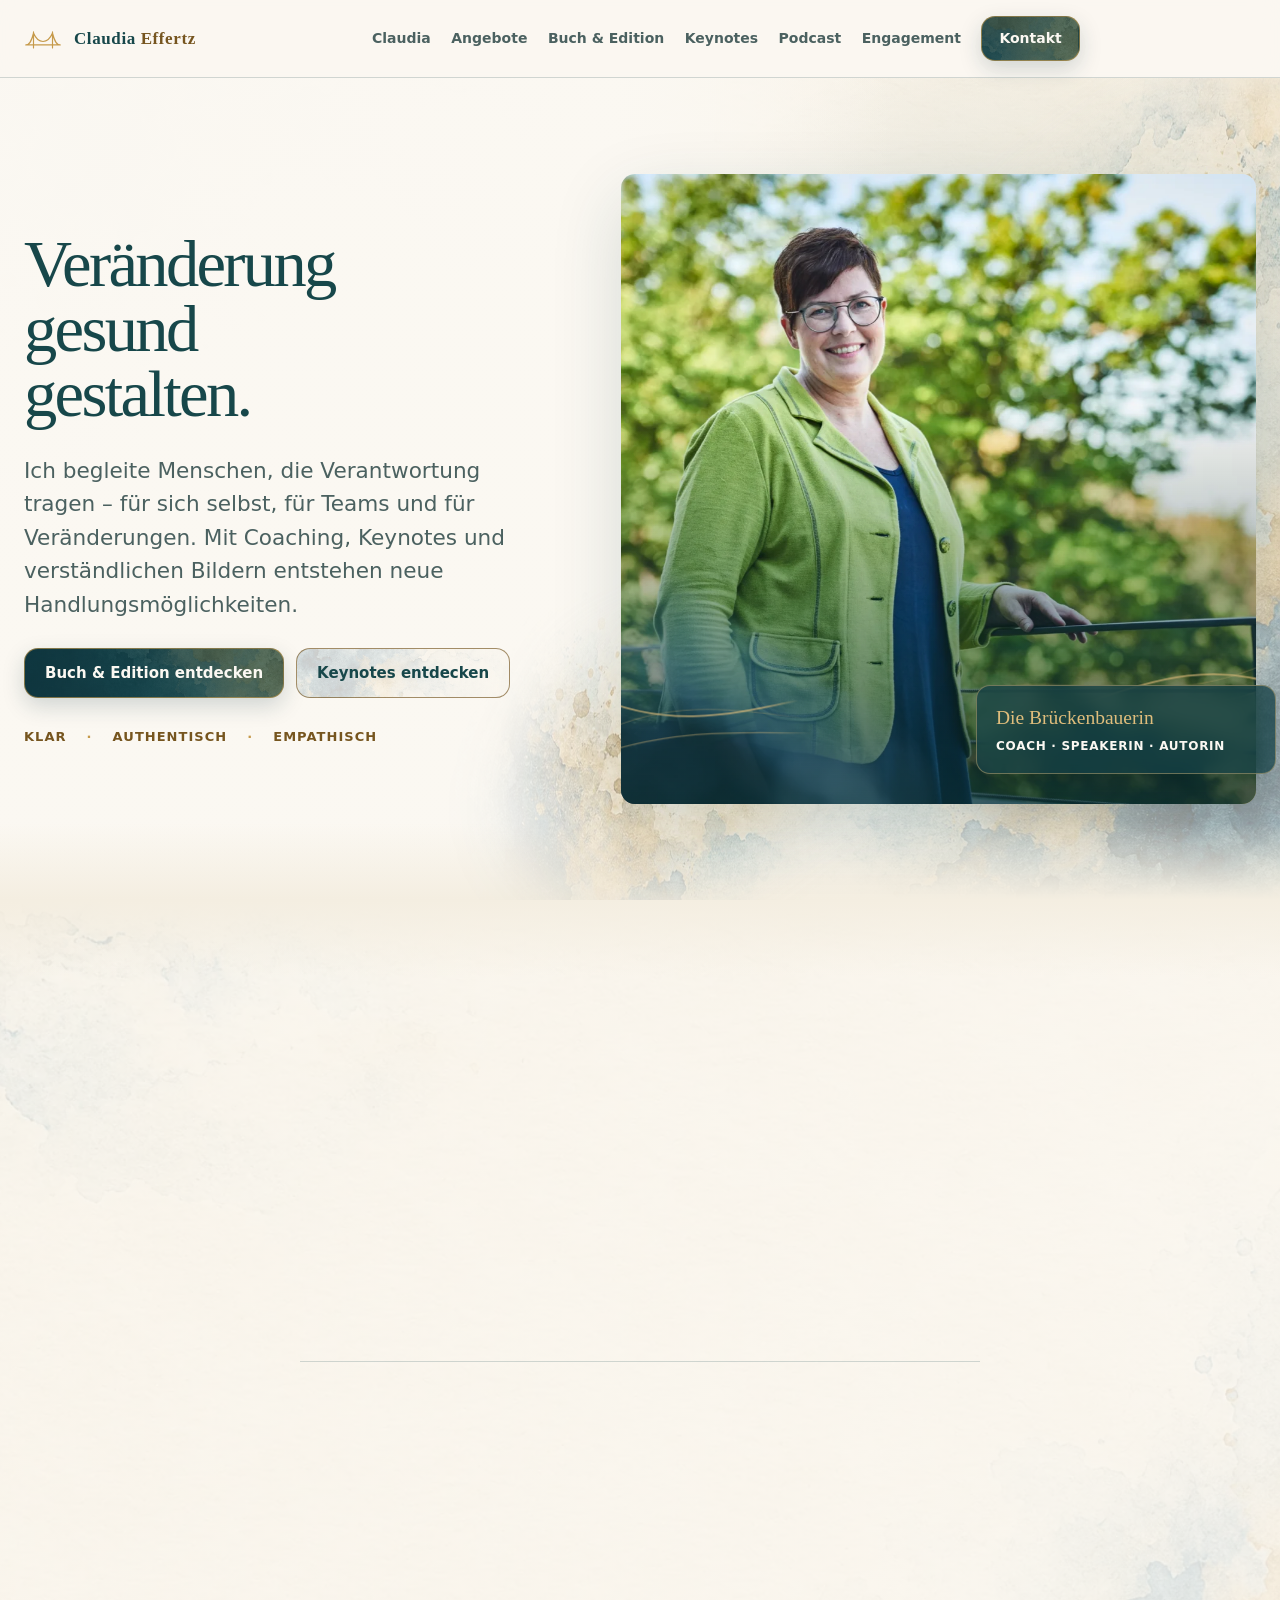
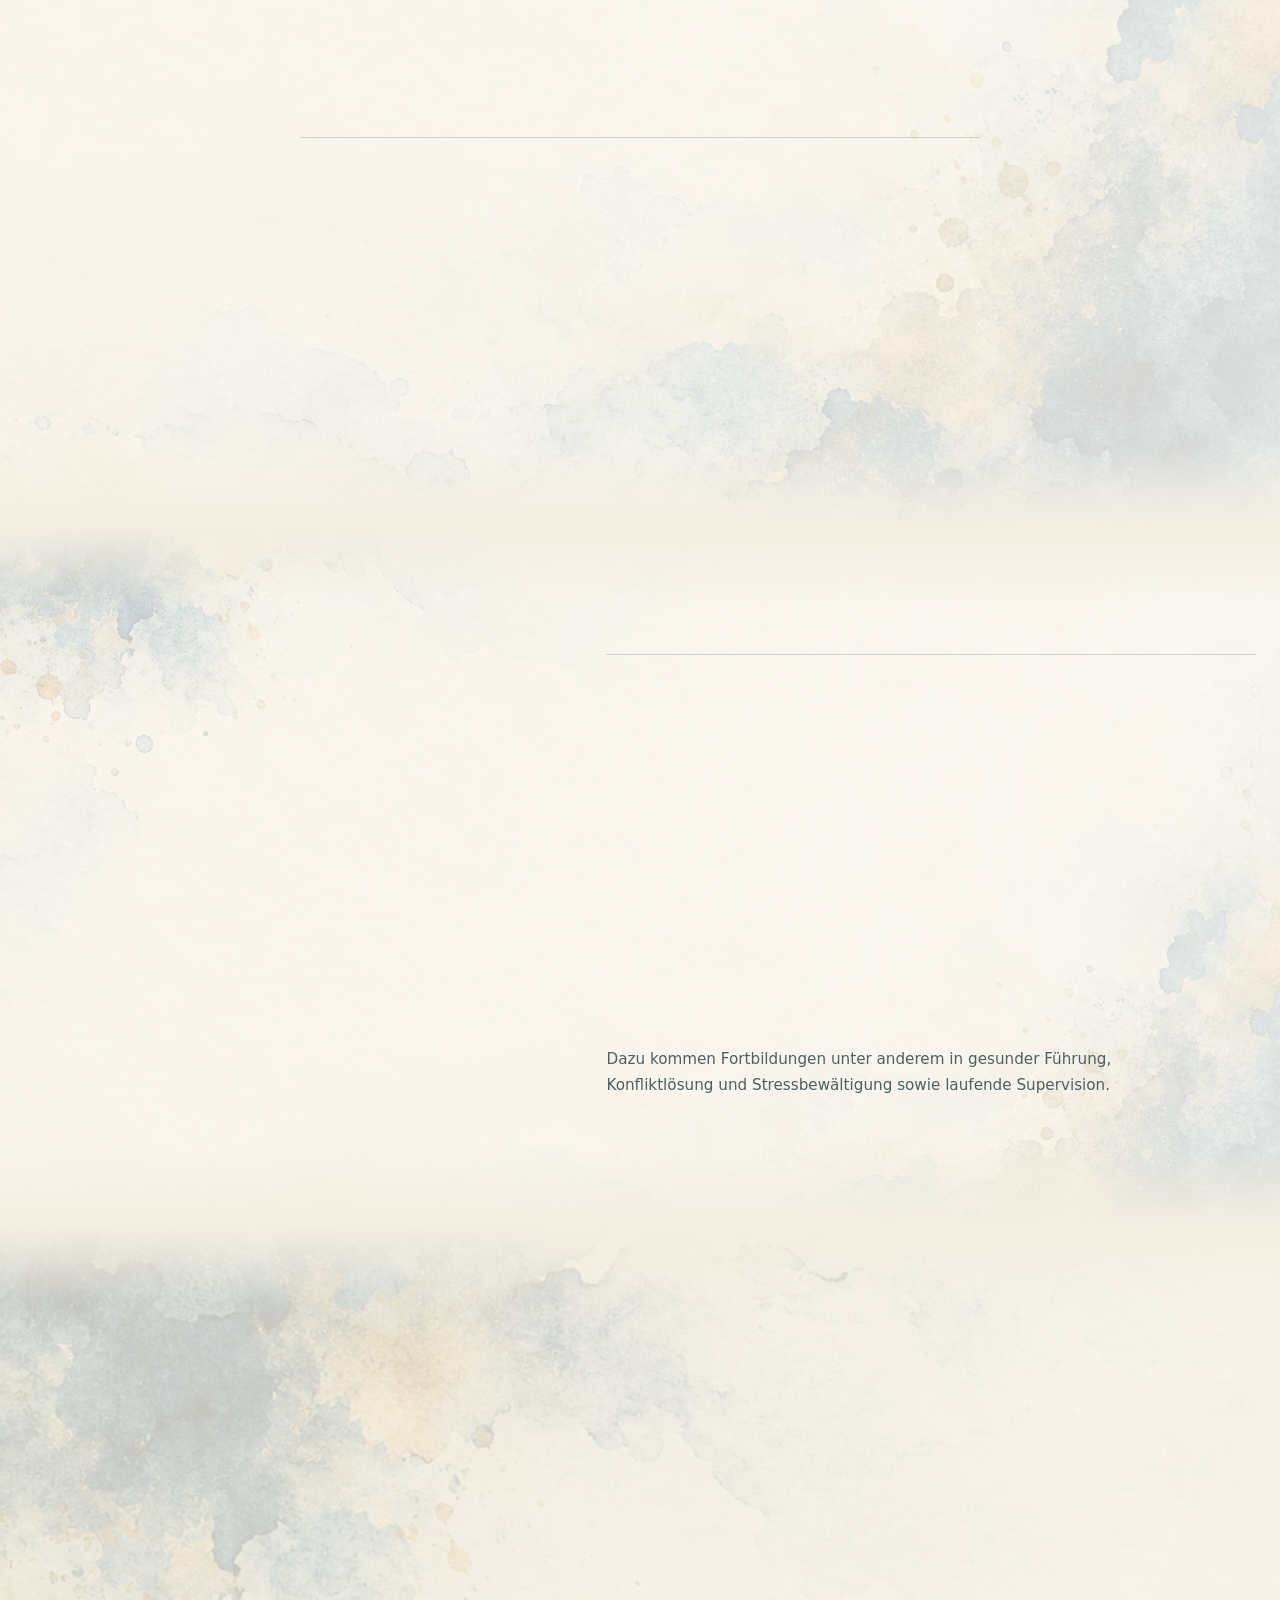
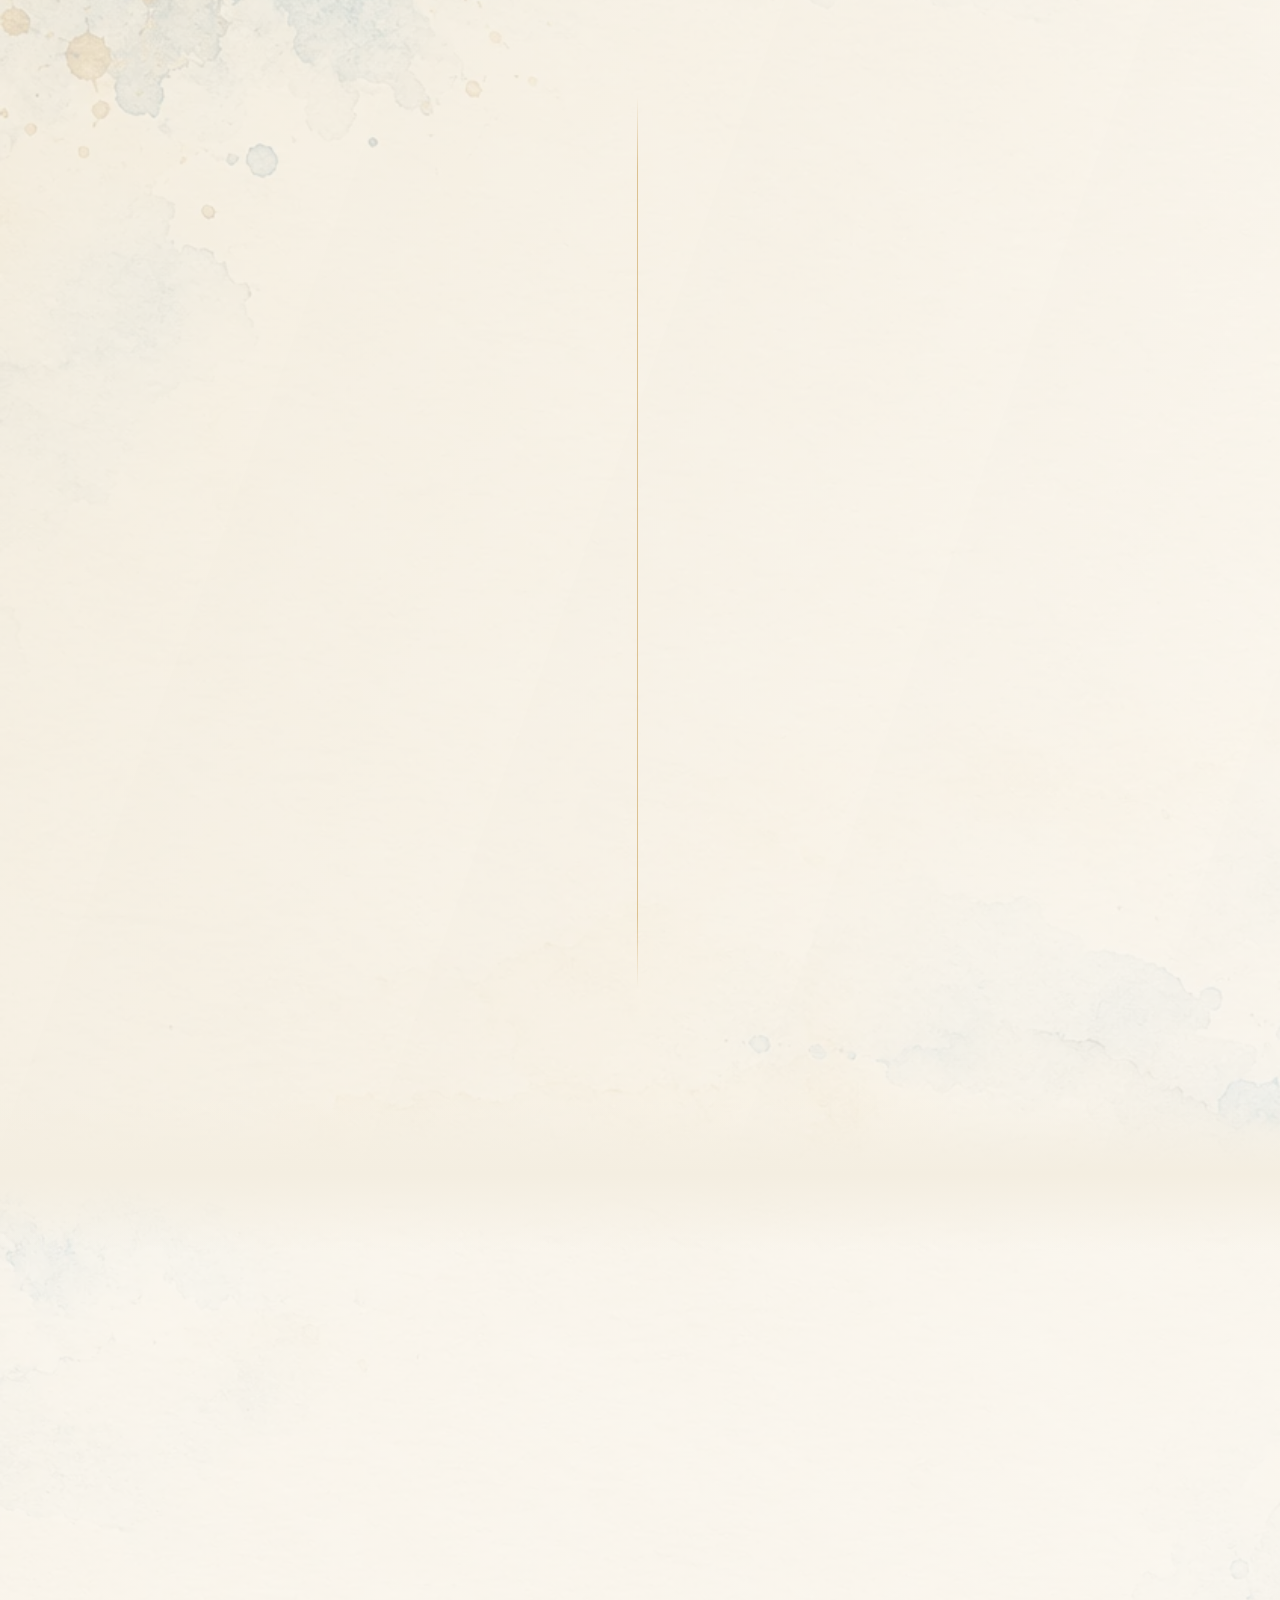
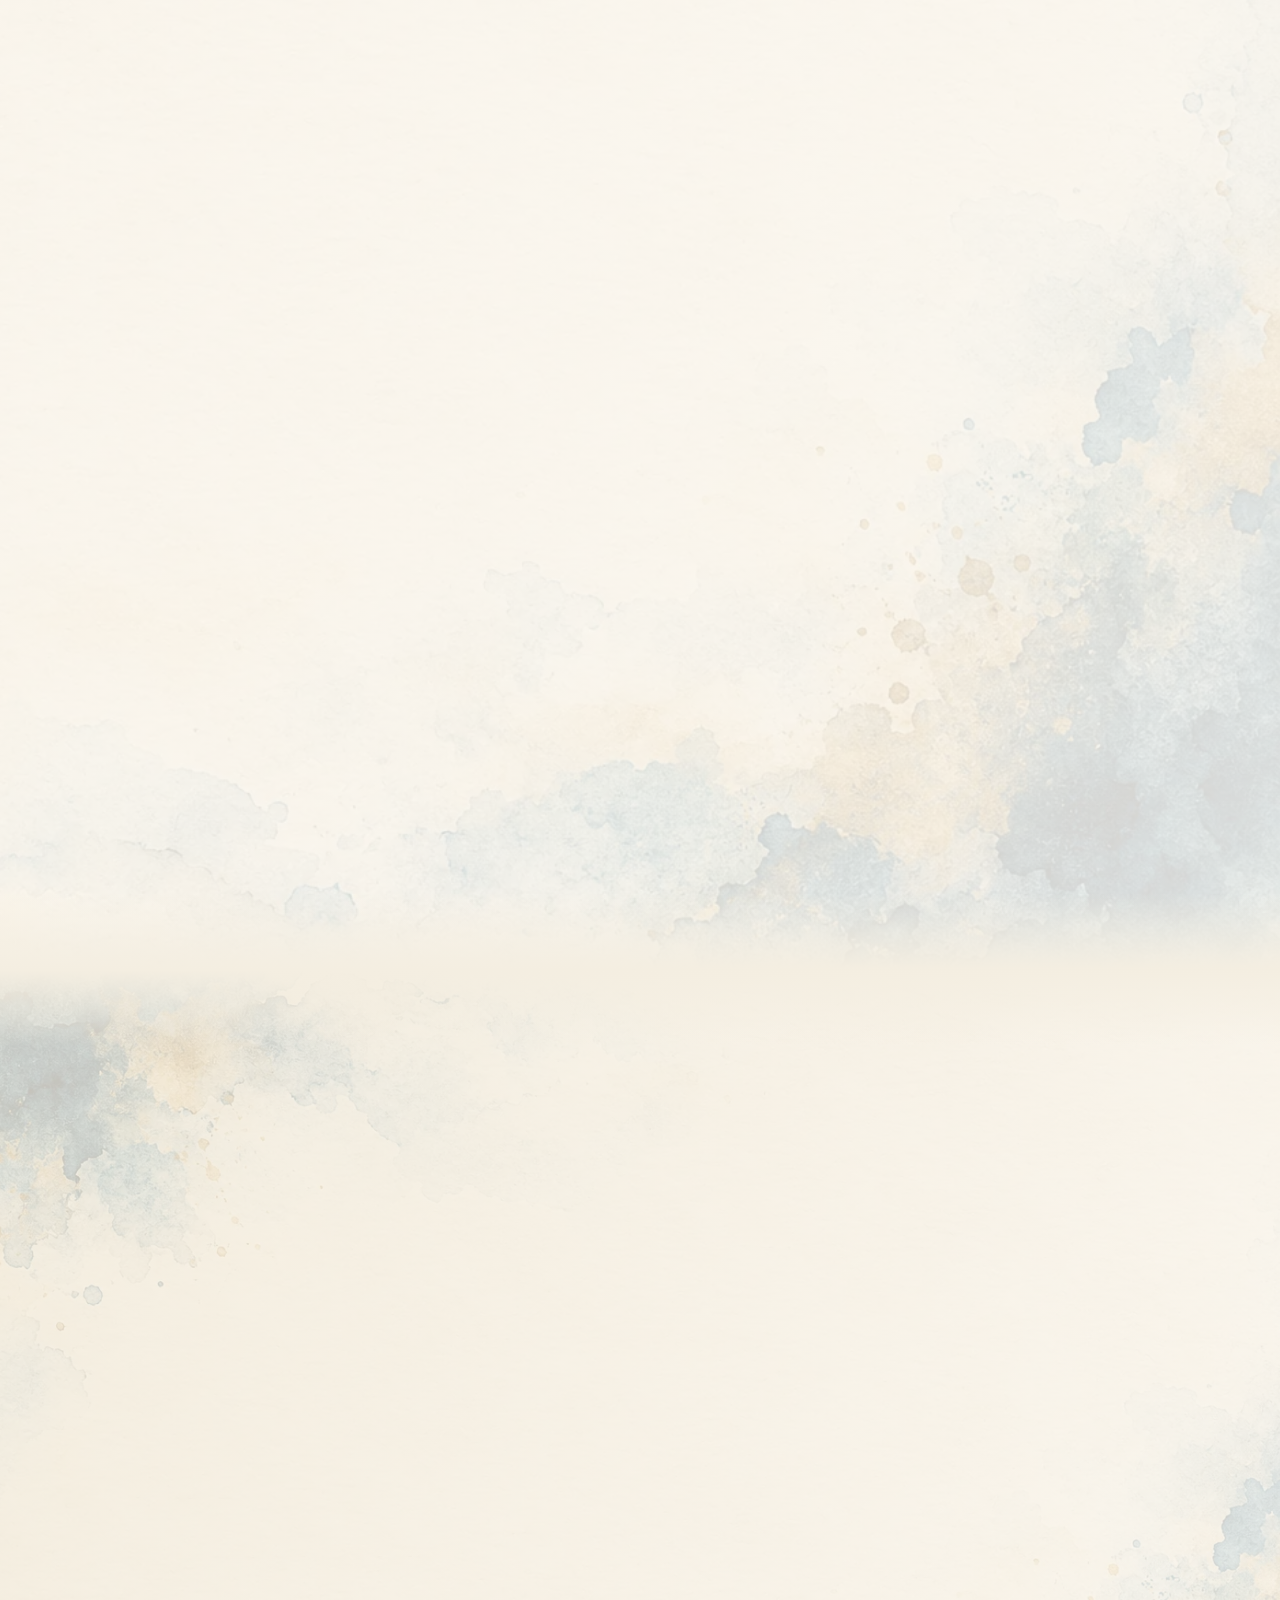
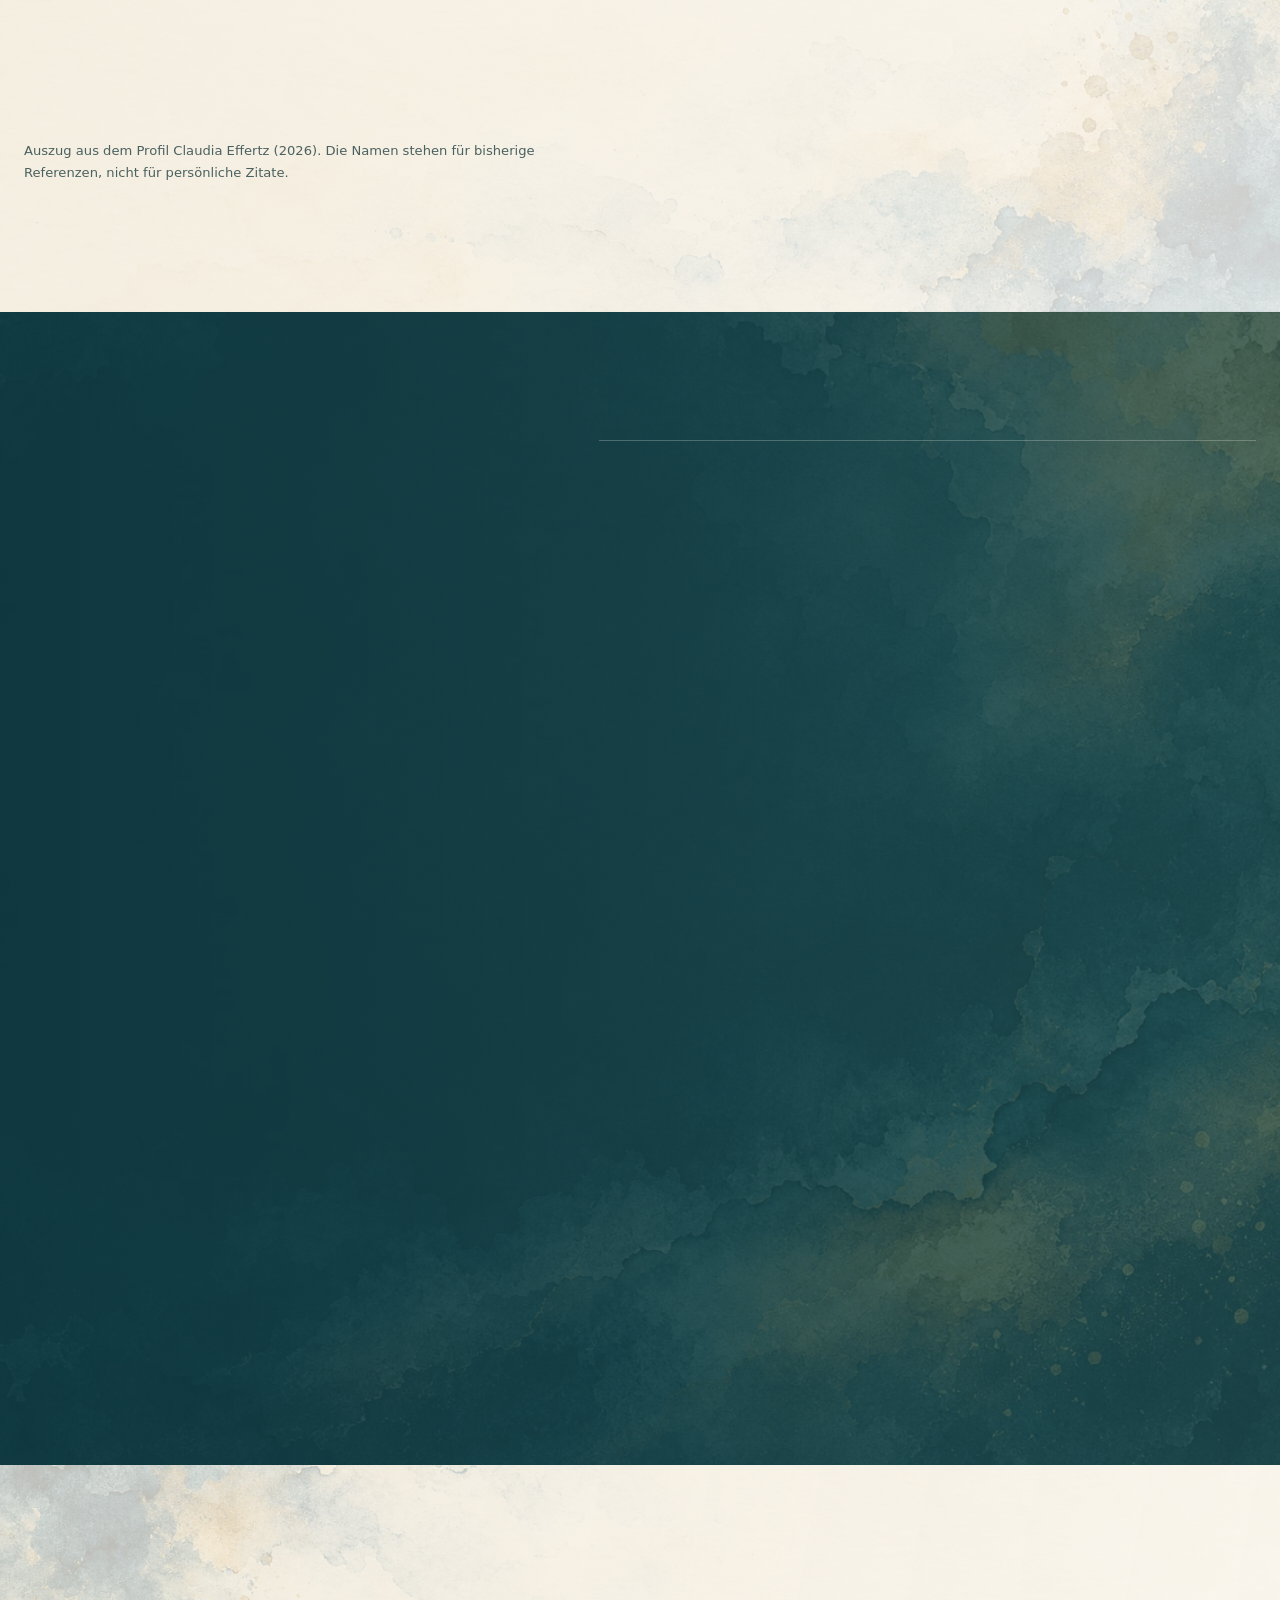
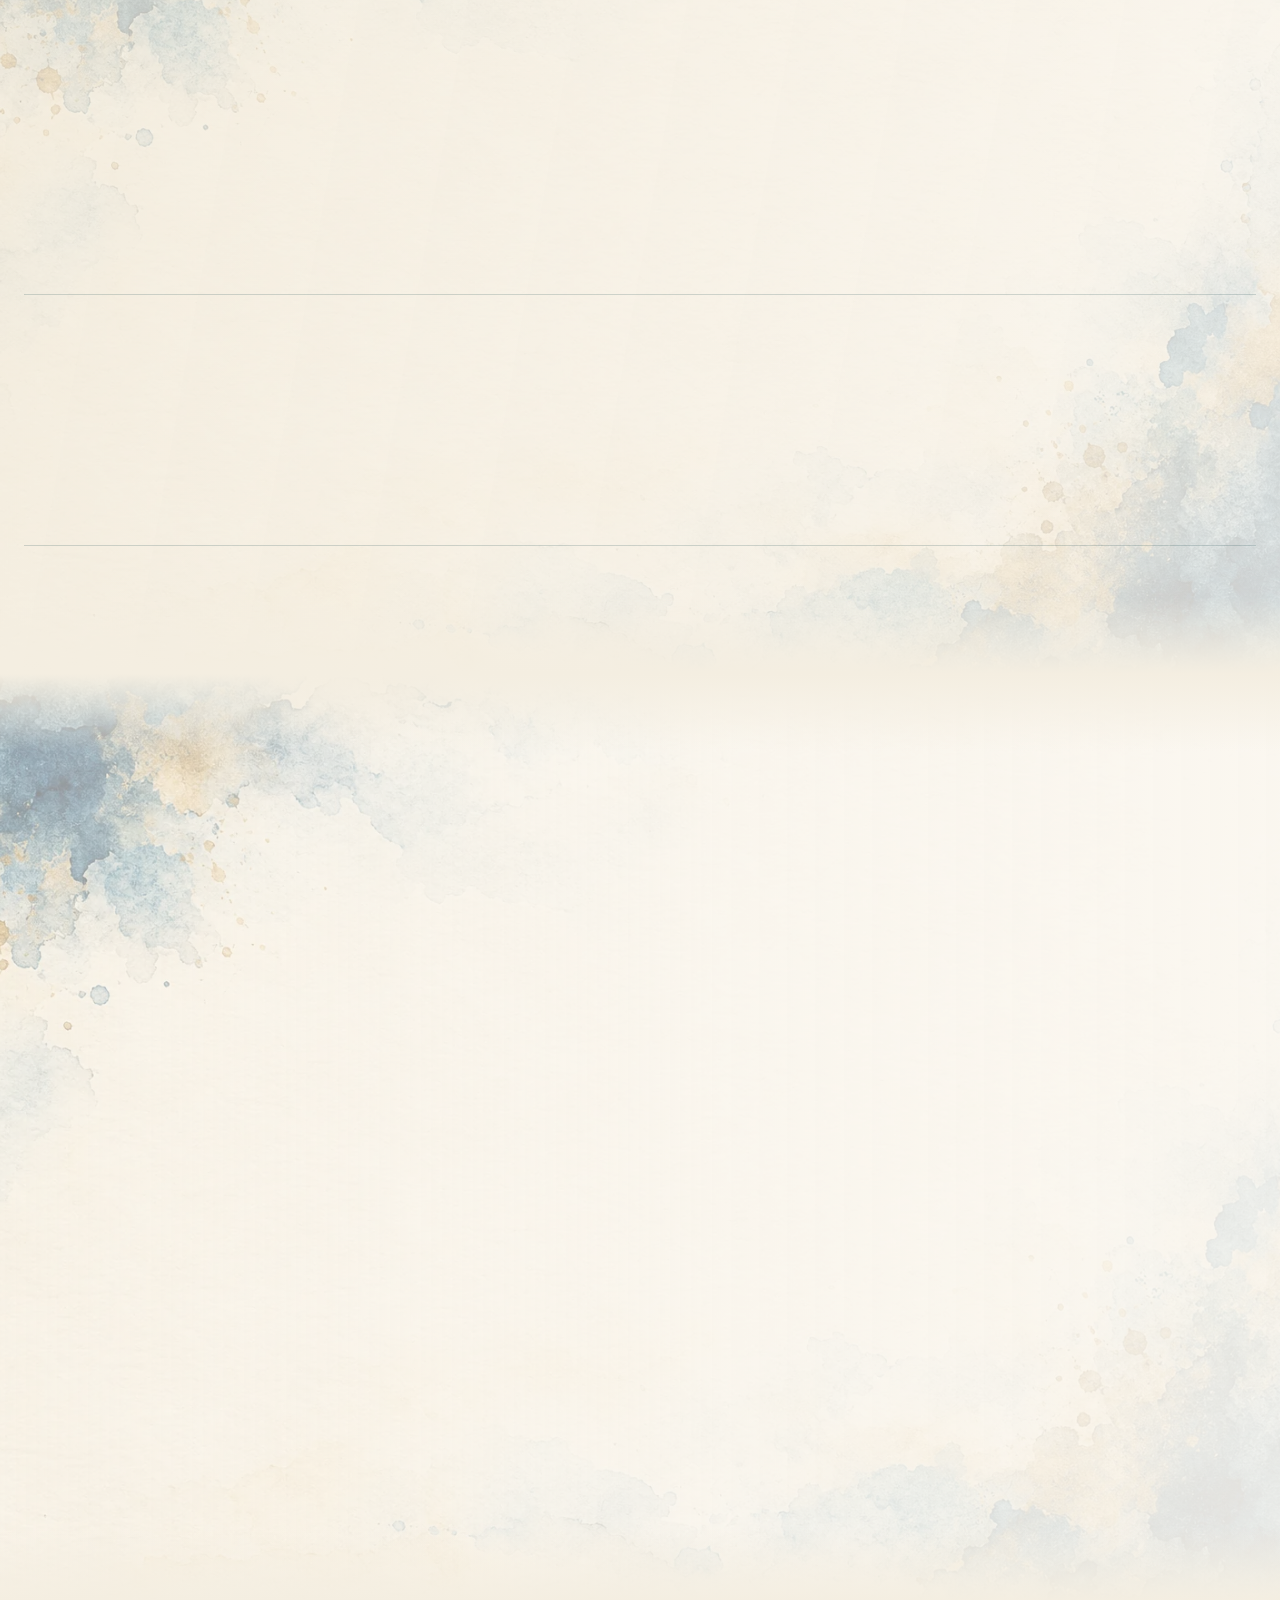
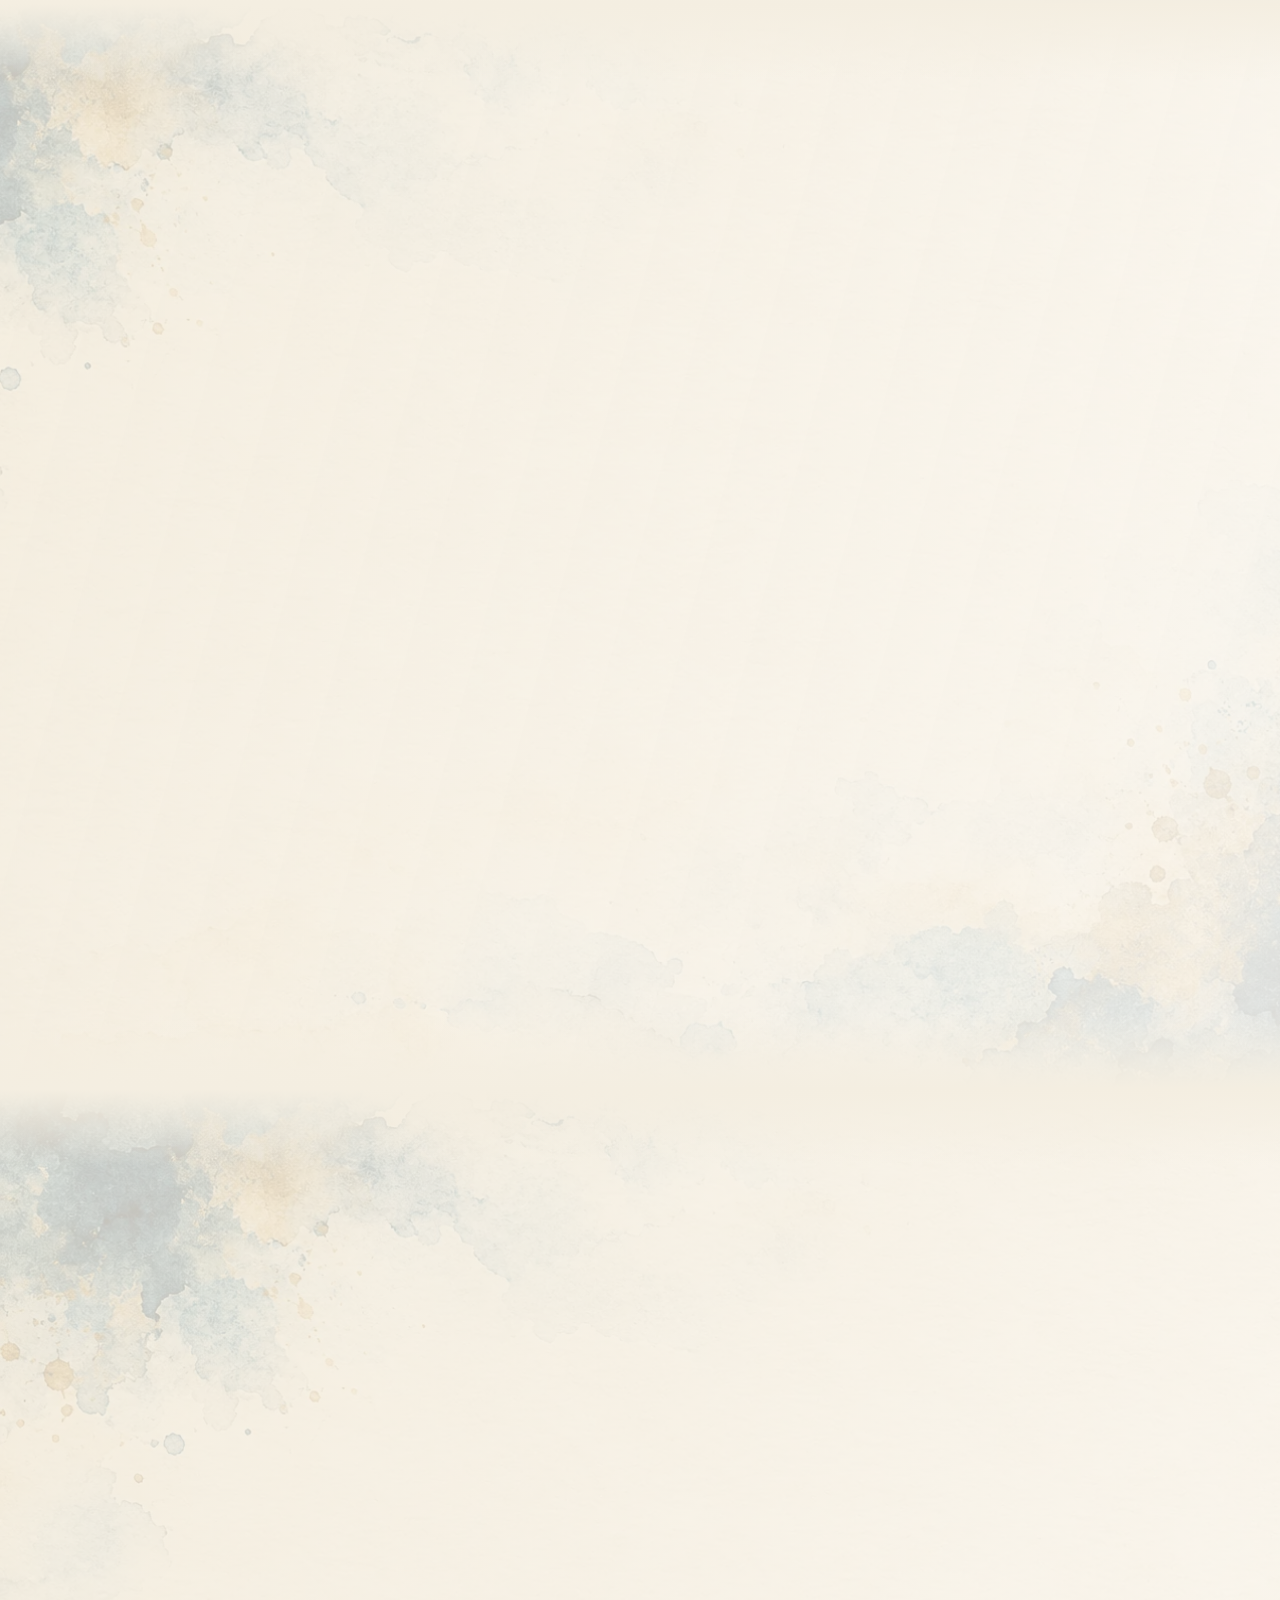
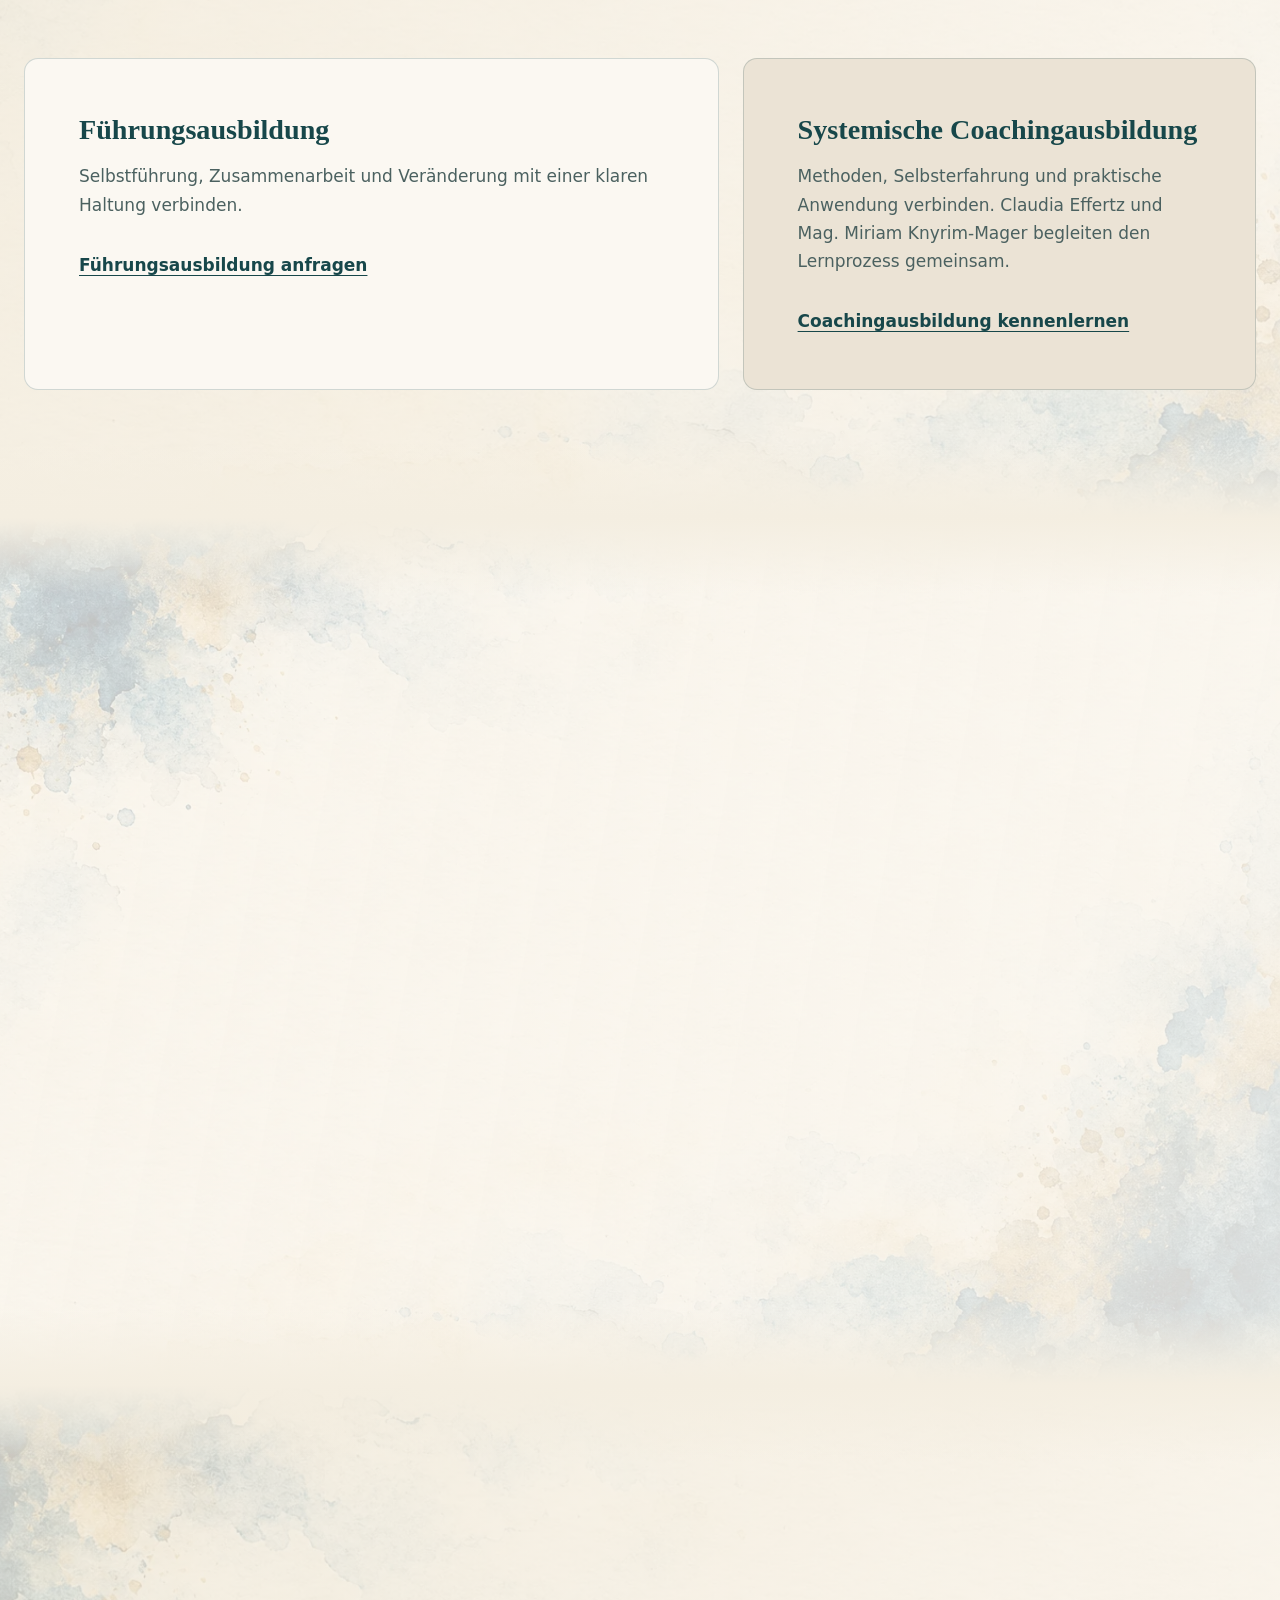
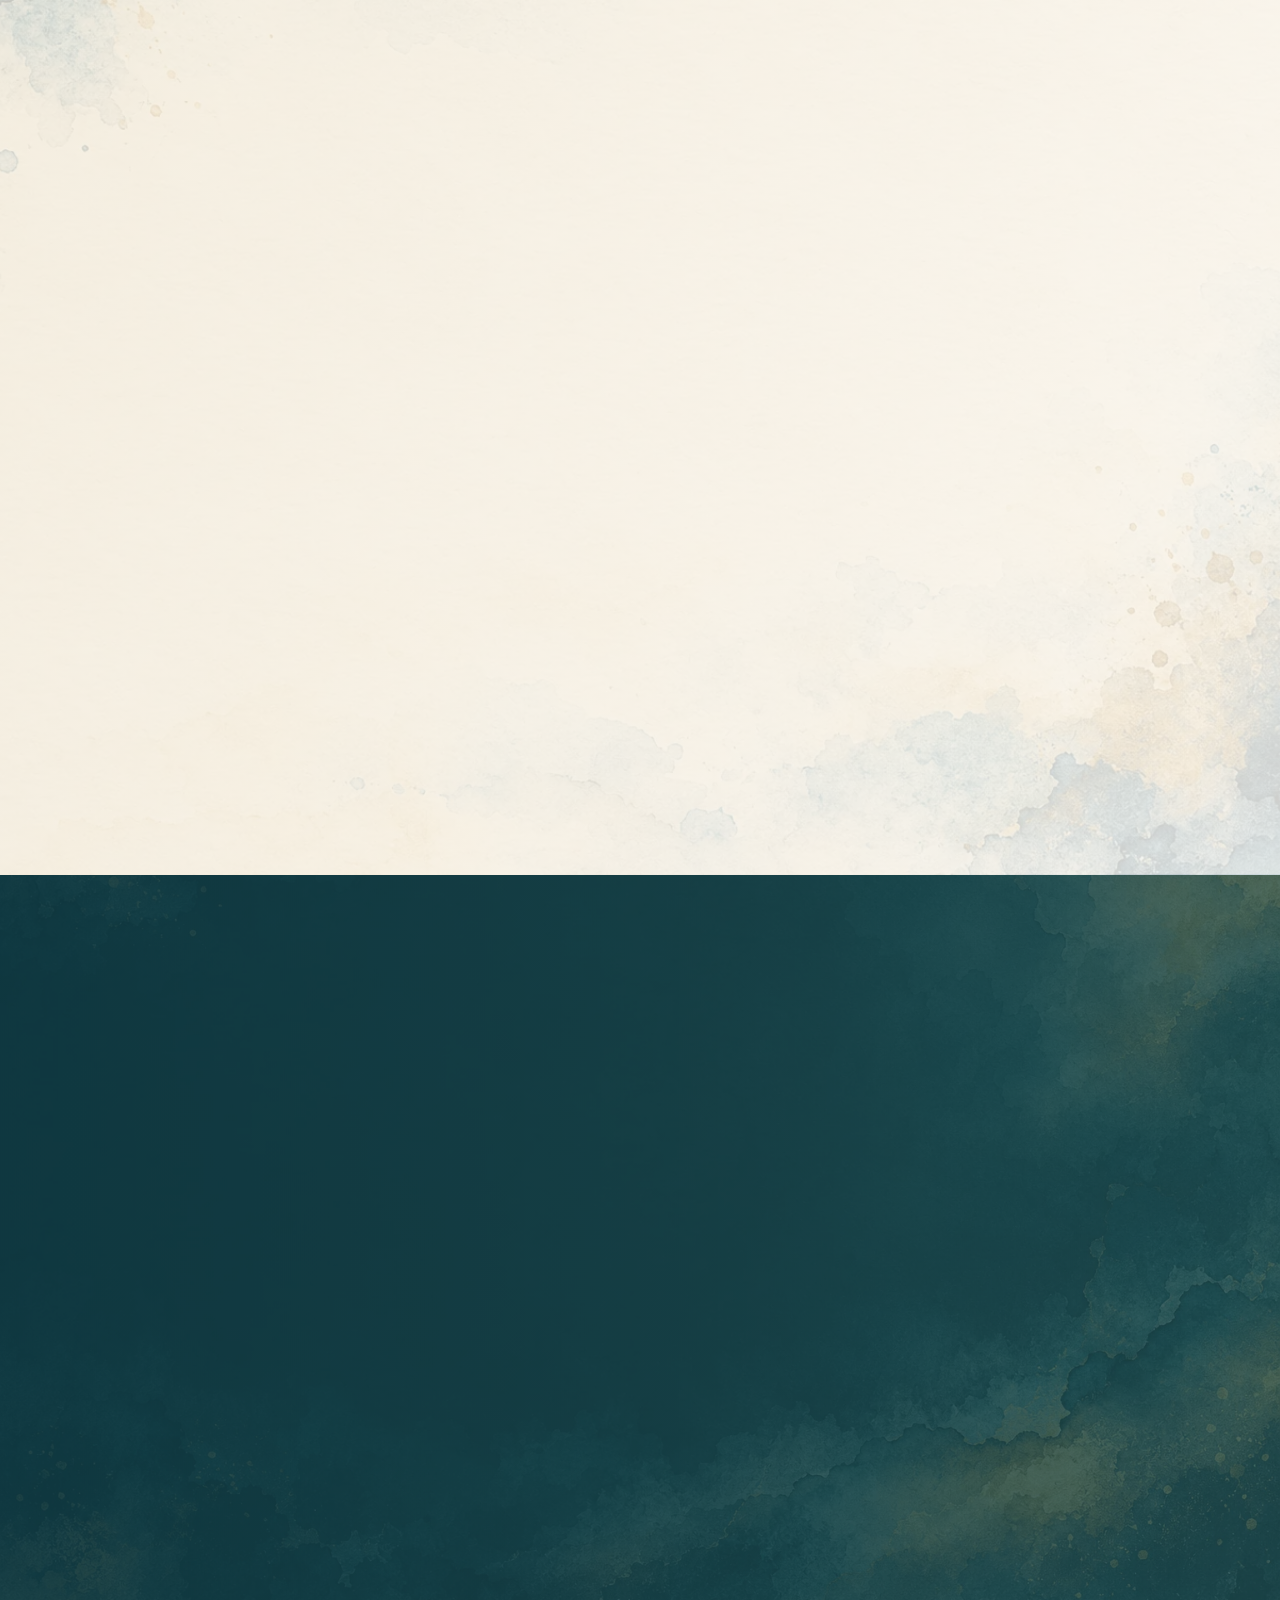
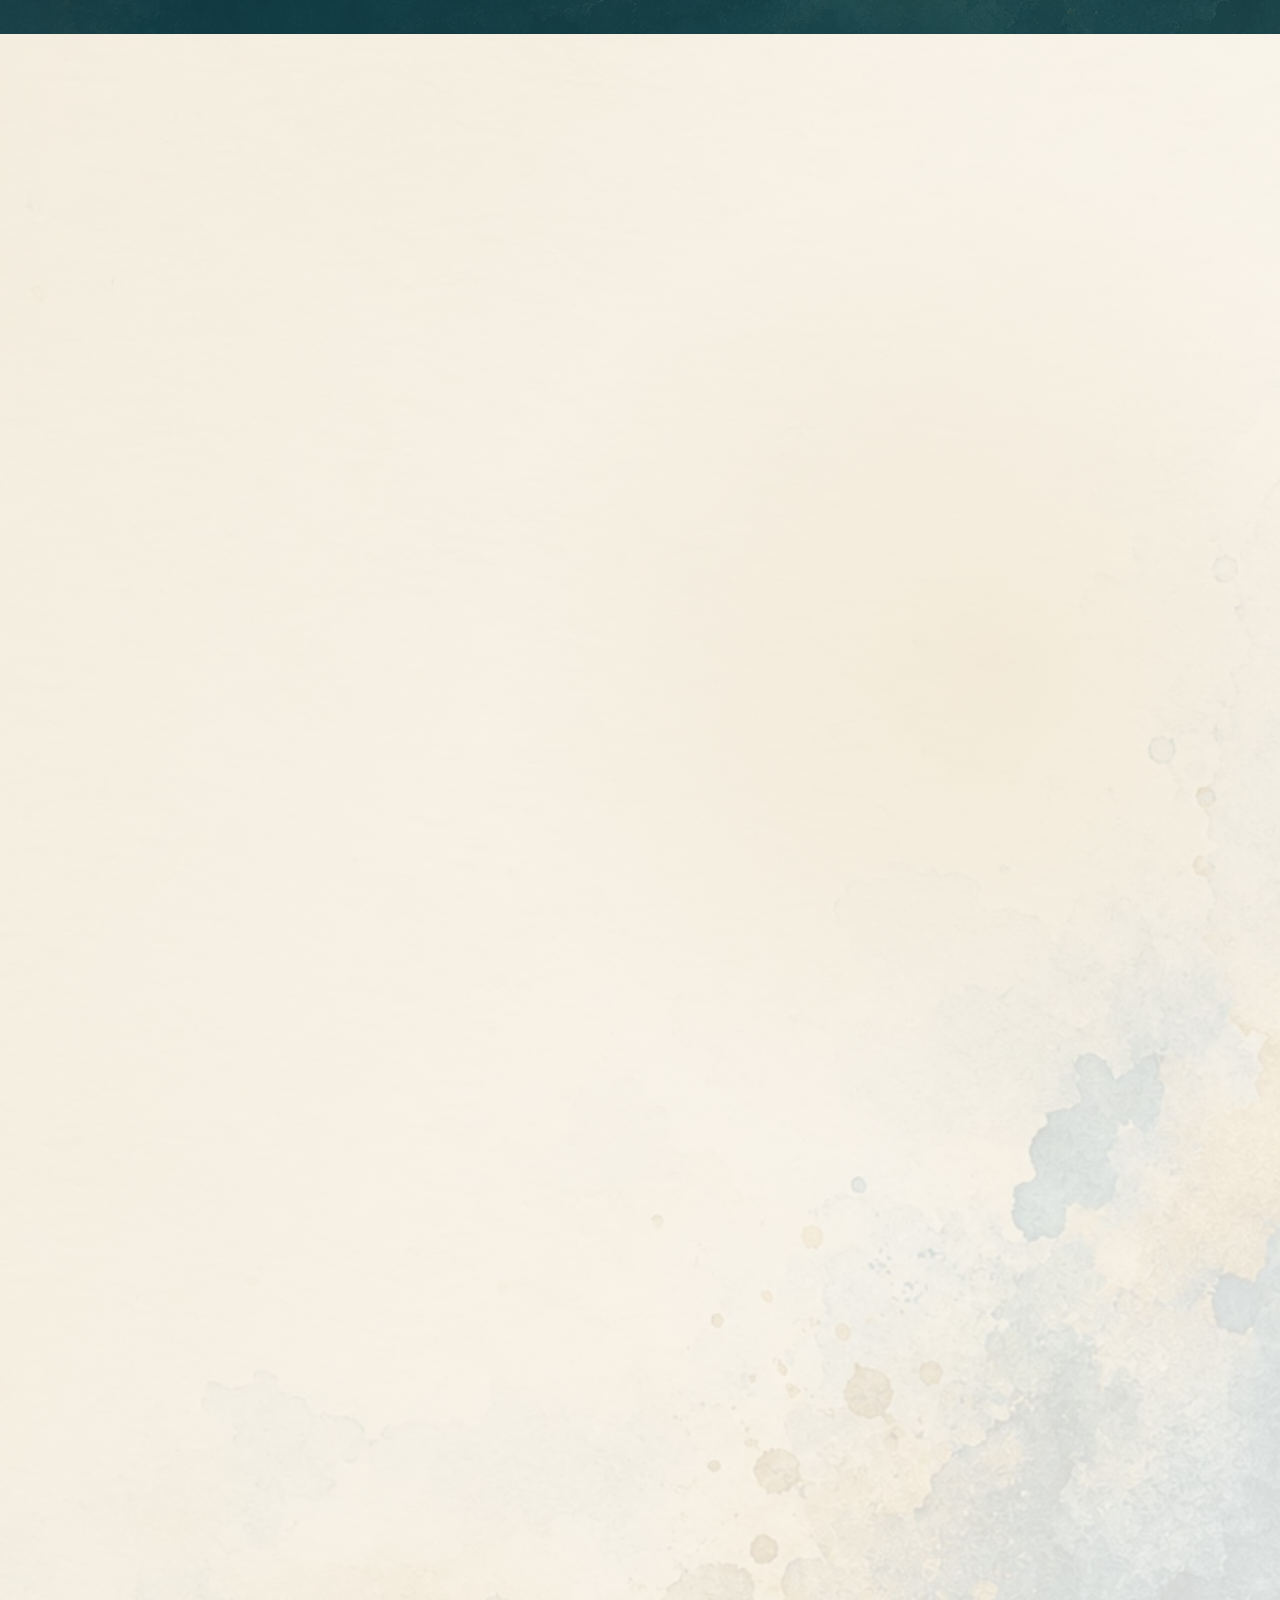
==== index.html @ 468ca61b "Add book cover scene and keynote imagery" ====
<!doctype html>
<html lang="de">
  <head>
    <meta charset="utf-8">
    <meta name="viewport" content="width=device-width, initial-scale=1">
    <meta http-equiv="Content-Security-Policy" content="default-src 'self'; base-uri 'self'; object-src 'none'; form-action 'none'; frame-src 'none'; script-src 'self'; style-src 'self'; img-src 'self' data:; font-src 'self'; connect-src 'self'; media-src 'self'">
    <meta name="robots" content="noindex, nofollow">
    <meta name="theme-color" content="#F4EEE1">
    <link rel="icon" href="data:image/svg+xml,%3Csvg xmlns='http://www.w3.org/2000/svg' viewBox='0 0 64 64'%3E%3Crect width='64' height='64' rx='12' fill='%2317474a'/%3E%3Cpath d='M14 39h36M20 39l6-15 6 15 6-15 6 15' fill='none' stroke='%23dfbd7c' stroke-width='4' stroke-linecap='round' stroke-linejoin='round'/%3E%3C/svg%3E">
    <meta name="description" content="Claudia Effertz verbindet Menschen, Perspektiven und Möglichkeiten. Coaching, Speaking, Führung, Veränderung, Buch und Podcast.">
    <meta property="og:title" content="Claudia Effertz | Die Brückenbauerin">
    <meta property="og:description" content="Vom Verstehen zur Veränderung. Coaching, Speaking und Organisationsentwicklung mit Klarheit und Wärme.">
    <meta property="og:type" content="website">
    <meta property="og:image" content="assets/ce-portrait-hero.webp">
    <title>Claudia Effertz – Die Brückenbauerin</title>
    <link rel="preload" href="assets/ce-portrait-hero.webp" as="image" fetchpriority="high">
    <link rel="stylesheet" href="styles.css?v=main-light-6">
    <script src="script.js?v=main-light-1" defer></script>
  </head>
  <body class="site-home">
    <a class="skip-link" href="#inhalt">Zum Inhalt</a>

    <header class="site-header" data-header>
      <a class="brand" href="#start" aria-label="Claudia Effertz, Startseite">
        <svg class="brand__mark" viewBox="0 0 64 40" aria-hidden="true">
          <path d="M3 30h58M16 8v27M48 8v27M16 10c8 19 24 19 32 0M3 30c7 0 10-8 13-20M48 10c3 12 6 20 13 20"/>
        </svg>
        <span>Claudia <strong>Effertz</strong></span>
      </a>

      <nav class="desktop-nav" aria-label="Hauptnavigation">
        <a href="#claudia">Claudia</a>
        <a href="#angebote">Angebote</a>
        <a href="buch/">Buch &amp; Edition</a>
        <a href="#keynotes">Keynotes</a>
        <a href="podcast/">Podcast</a>
        <a href="#engagement">Engagement</a>
        <a class="nav-cta" href="#kontakt">Kontakt</a>
      </nav>

      <div class="header-actions">
        <button class="menu-button" type="button" aria-expanded="false" aria-controls="mobile-menu" data-menu-button>Menü</button>
      </div>
      <nav class="mobile-nav" id="mobile-menu" aria-label="Mobile Navigation" data-mobile-menu hidden>
        <a href="#claudia">Claudia</a>
        <a href="#angebote">Angebote</a>
        <a href="buch/">Buch &amp; Edition</a>
        <a href="#keynotes">Keynotes</a>
        <a href="podcast/">Podcast</a>
        <a href="#engagement">Engagement</a>
        <a href="#kontakt">Kontakt</a>
      </nav>
      <span class="site-header__progress" aria-hidden="true"></span>
    </header>

    <main id="inhalt" tabindex="-1">
      <section class="hero" id="start" aria-labelledby="hero-title">
        <div class="shell hero__grid">
          <div class="hero__copy">
            <h1 id="hero-title"><span>Veränderung</span><span>gesund gestalten.</span></h1>
            <p class="hero__lead">Ich begleite Menschen, die Verantwortung tragen – für sich selbst, für Teams und für Veränderungen. Mit Coaching, Keynotes und verständlichen Bildern entstehen neue Handlungsmöglichkeiten.</p>
            <div class="actions">
              <a class="button button--primary" href="buch/">Buch &amp; Edition entdecken</a>
              <a class="button button--secondary" href="#keynotes">Keynotes entdecken</a>
            </div>
            <p class="hero__values"><span>Klar</span><span>Authentisch</span><span>Empathisch</span></p>
          </div>
          <div class="hero__stage">
            <figure class="hero__media">
              <img src="assets/ce-portrait-hero.webp" width="1600" height="1068" alt="Claudia Effertz im grünen Blazer vor einem natürlichen Hintergrund" fetchpriority="high">
              <span class="hero__shade" aria-hidden="true"></span>
              <svg class="hero__connection" viewBox="0 0 720 260" preserveAspectRatio="none" aria-hidden="true" focusable="false" data-living-connection>
                <path class="hero__connection-line hero__connection-line--far" pathLength="1" d="M-32 205C118 122 242 224 360 166C480 108 596 192 752 108"/>
                <path class="hero__connection-line hero__connection-line--main" pathLength="1" d="M-28 154C126 226 246 110 360 166C486 228 592 88 748 148"/>
                <path class="hero__connection-line hero__connection-line--near" pathLength="1" d="M-36 226C126 166 244 224 360 174C486 126 610 214 758 132"/>
              </svg>
            </figure>
            <aside class="hero__glass" aria-label="Positionierung">
              <span>Die Brückenbauerin</span>
              <strong>Coach · Speakerin · Autorin</strong>
            </aside>
          </div>
        </div>
      </section>

      <section class="intro section" id="claudia" aria-labelledby="claudia-title">
        <div class="shell intro__grid">
          <div data-reveal>
            <h2 id="claudia-title">Veränderung darf verständlich sein.</h2>
          </div>
          <div class="prose" data-reveal>
            <p>Als Senior Coach (DCV), Organisationsentwicklerin, Autorin und Speakerin begleite ich seit über 25 Jahren Menschen und Organisationen in Veränderung.</p>
            <p>Meine Erfahrung als Führungskraft, Geschäftsführerin und Betriebsratsvorsitzende hilft mir, unterschiedliche Perspektiven zusammenzubringen – mit Klarheit, Empathie und einem Blick für das Machbare.</p>
          </div>
        </div>
        <ul class="shell connections" aria-label="Claudia Effertz verbindet Gegensätze">
          <li data-reveal aria-label="Wirtschaft und Menschlichkeit"><span aria-hidden="true">Wirtschaft</span><i aria-hidden="true"></i><span aria-hidden="true">Menschlichkeit</span></li>
          <li data-reveal aria-label="Herz und Verstand"><span aria-hidden="true">Herz</span><i aria-hidden="true"></i><span aria-hidden="true">Verstand</span></li>
          <li data-reveal aria-label="Gesundheit und Leistung"><span aria-hidden="true">Gesundheit</span><i aria-hidden="true"></i><span aria-hidden="true">Leistung</span></li>
          <li data-reveal aria-label="Erfahrung und Innovation"><span aria-hidden="true">Erfahrung</span><i aria-hidden="true"></i><span aria-hidden="true">Innovation</span></li>
          <li data-reveal aria-label="Wissenschaft und Praxis"><span aria-hidden="true">Wissenschaft</span><i aria-hidden="true"></i><span aria-hidden="true">Praxis</span></li>
        </ul>
        <dl class="shell facts" aria-label="Erfahrung und Arbeitsweise">
          <div data-reveal><dt data-count-from="0" data-count-to="21" aria-label="21">21</dt><dd>erste Führungsaufgabe</dd></div>
          <div data-reveal><dt data-count-from="2026" data-count-to="1999" aria-label="1999">1999</dt><dd>Start in die Selbstständigkeit</dd></div>
          <div data-reveal><dt data-count-from="0" data-count-to="25" data-count-suffix="+" aria-label="mehr als 25">25+</dt><dd>Jahre Begleitung</dd></div>
          <div data-reveal><dt class="facts__word">DCV</dt><dd>Senior Coach</dd></div>
        </dl>
      </section>

      <section class="section credentials" id="qualifikationen" aria-labelledby="credentials-title">
        <div class="shell credentials__layout">
          <header class="credentials__intro" data-reveal>
            <span class="section-kicker">Aus- und Weiterbildung · Auszug</span>
            <h2 id="credentials-title">Ein solides Fundament. Viele Perspektiven.</h2>
            <p>Meine Arbeit verbindet Coaching, Kommunikation und Führung mit kontinuierlicher fachlicher Weiterentwicklung.</p>
          </header>
          <div>
            <ul class="credentials__list" aria-label="Ausgewählte Aus- und Weiterbildungen">
              <li data-reveal><span aria-hidden="true">01</span><p>Coach, zertifiziert beim DCV</p></li>
              <li data-reveal><span aria-hidden="true">02</span><p>NLP-Resonanz®: Practitioner, Coach, Master und Trainer</p></li>
              <li data-reveal><span aria-hidden="true">03</span><p>Trainer- und Coachausbildung bei der Deutschen Bank · DISG-Trainerlizenz</p></li>
              <li data-reveal><span aria-hidden="true">04</span><p>Resonanz-Kinder- und Jugend-Coach</p></li>
              <li data-reveal><span aria-hidden="true">05</span><p>Gordon-Familienkonferenz und LET (Managerkonferenz)</p></li>
            </ul>
            <p class="credentials__note">Dazu kommen Fortbildungen unter anderem in gesunder Führung, Konfliktlösung und Stressbewältigung sowie laufende Supervision.</p>
          </div>
        </div>
      </section>

      <section class="section method" aria-labelledby="method-title">
        <div class="shell">
          <header class="section-head" data-reveal>
            <h2 id="method-title">Aus Einsicht wird Bewegung.</h2>
            <p>Sechs Schritte geben Veränderung eine klare Richtung.</p>
          </header>
          <div class="method__layout">
            <figure class="method__media" data-reveal>
              <img src="assets/ce-collaboration.webp" width="1536" height="1024" alt="Hände ordnen Karten rund um ein kleines Brückenmodell" loading="lazy" decoding="async">
            </figure>
            <ol class="method__list">
              <li data-reveal><strong>Verstehen</strong><span>Zusammenhänge, Bedürfnisse und Dynamiken erkennen.</span></li>
              <li data-reveal><strong>Verbinden</strong><span>Menschen, Perspektiven und Ressourcen zusammenbringen.</span></li>
              <li data-reveal><strong>Entwickeln</strong><span>Tragfähige Ideen und Lösungswege gestalten.</span></li>
              <li data-reveal><strong>Befähigen</strong><span>Verantwortung, Kompetenz und Zuversicht stärken.</span></li>
              <li data-reveal><strong>Umsetzen</strong><span>Aus Entscheidungen konkrete nächste Schritte machen.</span></li>
              <li data-reveal><strong>Verankern</strong><span>Wirkung im Alltag und in der Organisation sichern.</span></li>
            </ol>
          </div>
        </div>
      </section>

      <section class="section offers" id="angebote" aria-labelledby="offers-title">
        <div class="shell">
          <header class="section-head" data-reveal>
            <h2 id="offers-title">Wobei ich Brücken baue</h2>
            <p>Orientierung, Entwicklung und Umsetzung für Menschen und Organisationen in Bewegung.</p>
          </header>
          <div class="offers__grid">
            <article data-reveal><h3>Führung &amp; Veränderung</h3><p>Menschen stärken, Verantwortung ermöglichen und Wandel gestalten, ohne Menschen zu verlieren.</p></article>
            <article data-reveal><h3>Coaching &amp; Organisationsentwicklung</h3><p>Komplexität sortieren, Ressourcen aktivieren und tragfähige Lösungen gemeinsam entwickeln.</p></article>
            <article data-reveal><h3>Strategische Projektentwicklung</h3><p>Aus einer guten Idee ein klares Konzept, passende Verbindungen und reale Wirkung machen.</p></article>
            <article data-reveal><h3>Krisen &amp; Rollenwechsel</h3><p>Orientierung in Übergängen schaffen und neue Handlungsfähigkeit Schritt für Schritt aufbauen.</p></article>
            <article data-reveal><h3>Speakerin &amp; Keynotes</h3><p>Vorträge, die nachdenklich machen, Mut geben und neue Perspektiven öffnen.</p></article>
            <article data-reveal><h3>Gesundheit &amp; Teilhabe</h3><p>Wissenschaftlich fundierte Aufklärung, Vernetzung und gesellschaftliche Veränderung unterstützen.</p></article>
          </div>
        </div>
      </section>

      <section class="section references" id="referenzen" aria-labelledby="references-title">
        <div class="shell">
          <header class="section-head" data-reveal>
            <span class="section-kicker">Referenzen · Auszug</span>
            <h2 id="references-title">Erfahrung in vielen Welten.</h2>
            <p>Eine Auswahl von Organisationen aus meinem Referenzprofil 2026.</p>
          </header>
          <div class="references__grid">
            <div class="references__group" data-reveal>
              <h3>Industrie</h3>
              <ul>
                <li>Coroplast, Wuppertal</li>
                <li>Horiba Europe GmbH</li>
                <li>MTU, alle Standorte</li>
                <li>Pirelli</li>
              </ul>
            </div>
            <div class="references__group" data-reveal>
              <h3>Wirtschaft &amp; Verwaltung</h3>
              <ul>
                <li>Deutsche Bank, bundesweit</li>
                <li>Software AG</li>
                <li>Alnatura Bio Supermärkte</li>
                <li>Kreisverwaltung Groß-Gerau</li>
              </ul>
            </div>
            <div class="references__group" data-reveal>
              <h3>Soziales &amp; Gesundheit</h3>
              <ul>
                <li>Augustinum Heidelberg</li>
                <li>Kinderschutzbund, Mainz</li>
                <li>Nieder-Ramstädter Diakonie</li>
                <li>Stiftung Kreuznacher Diakonie</li>
              </ul>
            </div>
          </div>
          <p class="references__note">Auszug aus dem Profil Claudia Effertz (2026). Die Namen stehen für bisherige Referenzen, nicht für persönliche Zitate.</p>
        </div>
      </section>

      <section class="section keynote-section" id="keynotes" aria-labelledby="keynotes-title">
        <div class="shell keynote-layout">
          <div class="keynote-intro" data-reveal>
            <span class="section-kicker">Speaking</span>
            <h2 id="keynotes-title">Keynotes, die Veränderung verständlich machen.</h2>
            <p>Wenn Anforderungen und Unsicherheit gleichzeitig steigen, brauchen Menschen Orientierung. Meine Vorträge machen greifbar, was Veränderung mit uns, unseren Teams und unserer Zusammenarbeit macht.</p>
            <a class="button button--primary" href="#kontakt">Keynote oder Workshop anfragen</a>
            <figure class="keynote-intro__image" data-reveal>
              <img src="assets/ce-keynote-bridge-stage.webp" width="1448" height="1086" alt="Ein Mikrofon auf einer Bühne neben einer goldenen Brückenskulptur" loading="lazy" decoding="async">
            </figure>
          </div>
          <div class="keynote-topics">
            <article data-reveal><span>01</span><div><h3>Orientierung im massiven Change</h3><p>Halt geben, auch wenn noch nicht alle Antworten vorliegen.</p></div></article>
            <article data-reveal><span>02</span><div><h3>Wenn Stress das Verhalten verändert</h3><p>Wahrnehmung und Zusammenarbeit unter Druck besser verstehen.</p></div></article>
            <article data-reveal><span>03</span><div><h3>Selbstführung und Resilienz</h3><p>Verantwortung übernehmen und die eigenen Ressourcen im Blick behalten.</p></div></article>
            <article data-reveal><span>04</span><div><h3>Leistung und Menschlichkeit</h3><p>Klarheit schaffen und unterschiedliche Bedürfnisse berücksichtigen.</p></div></article>
            <article data-reveal><span>05</span><div><h3>Metaphern, die weiterwirken</h3><p>Komplexe Zusammenhänge durch verständliche Bilder zugänglich machen.</p></div></article>
          </div>
        </div>
      </section>

      <section class="section voices" aria-labelledby="voices-title">
        <div class="shell">
          <header class="section-head" data-reveal>
            <h2 id="voices-title">Was die Zusammenarbeit auszeichnet.</h2>
          </header>
          <div class="voices__grid">
            <article data-reveal><p>Klarheit mit Wärme verbinden.</p></article>
            <article data-reveal><p>Komplexe Zusammenhänge verständlich machen.</p></article>
            <article data-reveal><p>Klarheit und Zuversicht für nächste Schritte schaffen.</p></article>
          </div>
        </div>
      </section>

      <section class="section book" id="buch" aria-labelledby="book-title">
        <div class="shell book__grid">
          <figure class="book__media book__media--real" data-reveal>
            <img src="assets/ce-book-cover-scene.webp" width="1122" height="1402" alt="Claudias Buch auf einem hellen Tisch neben einer goldenen Brückenskulptur; auf dem Cover führt eine begehbare Brücke zum Sonnenaufgang" loading="lazy" decoding="async">
          </figure>
          <div class="book__copy" data-reveal>
            <span class="section-kicker">Das Buch</span>
            <h2 id="book-title">Verstehen. Reflektieren. Handeln.</h2>
            <p class="book__title">Wie Du als Führungskraft nicht verrückt wirst und im echten Leben profitierst</p>
            <p>24 Metaphern übersetzen psychologische Zusammenhänge in Bilder, die im Führungsalltag wieder auftauchen. Das Buch lädt dazu ein, sich selbst und andere besser zu verstehen und bewusster zu handeln.</p>
            <p>Brückenkarten, Workbook, Online-Impulse und Postkarten helfen, Gedanken im Alltag lebendig zu halten.</p>
            <p class="book__status">Angekündigt für November 2026 · GOLD Verlag</p>
            <a class="button button--primary" href="buch/">Buch &amp; Edition entdecken</a>
          </div>
        </div>
      </section>

      <section class="section testimonials" id="stimmen" aria-labelledby="testimonials-title">
        <div class="shell">
          <header class="testimonials__intro" data-reveal>
            <span class="section-kicker">Bewertungen</span>
            <h2 id="testimonials-title">Was weiterwirkt.</h2>
          </header>
          <div class="testimonials__grid">
            <article class="testimonials__featured" data-reveal>
              <div class="testimonials__rating"><span class="testimonials__stars" aria-hidden="true">★★★★★</span><span>5,0 / 5</span></div>
              <span class="testimonials__label">Persönliches Feedback an Claudia</span>
              <blockquote>
                <p>Liebe Claudia, dass ist ja genial. Wo kann man denn dein Buch kaufen?</p>
                <p>Du warst damals schon als eine meiner ersten Führungskräfte immer ein Vorbild für mich und davon profitiere ich heute noch.</p>
              </blockquote>
              <span class="testimonials__source">Direkte Rückmeldung · ohne Namensnennung</span>
            </article>
            <article class="testimonials__featured testimonials__featured--markus" data-reveal>
              <div class="testimonials__rating"><span class="testimonials__stars" aria-hidden="true">★★★★★</span><span>5,0 / 5</span></div>
              <span class="testimonials__label">Stimme aus der Zusammenarbeit</span>
              <blockquote>
                <p>Claudia Effertz steht als erfahrene Krisenmanagerin Menschen und Unternehmen gerade dann zur Seite, wenn es schwierig wird – mit einem offenen Ohr, viel Empathie, menschlicher Wärme und der Erfahrung, gemeinsam wieder Klarheit, Halt und Zuversicht zu finden.</p>
              </blockquote>
              <span class="testimonials__source">Markus Riebel · Unternehmer</span>
            </article>
          </div>
          <div class="testimonials__compact-grid">
            <article class="testimonials__compact" data-reveal>
              <div class="testimonials__rating"><span class="testimonials__stars" aria-hidden="true">★★★★★</span><span>5,0 / 5</span></div>
              <span class="testimonials__label">Zum ersten Bucheindruck</span>
              <blockquote><p>So schöne Bilder und ich würde mich am liebsten direkt hinsetzen und alles lesen.</p></blockquote>
              <span class="testimonials__source">Persönliche Rückmeldung · anonymisiert</span>
            </article>
            <article class="testimonials__compact" data-reveal>
              <div class="testimonials__rating"><span class="testimonials__stars" aria-hidden="true">★★★★★</span><span>5,0 / 5</span></div>
              <span class="testimonials__label">Zur Wirkung der Lektüre</span>
              <blockquote><p>Ich habe sofort einige Ideen mitgenommen, die am Mittwoch sicher zum Einsatz kommen!</p></blockquote>
              <span class="testimonials__source">Persönliche Rückmeldung · anonymisiert</span>
            </article>
            <article class="testimonials__compact" data-reveal>
              <div class="testimonials__rating"><span class="testimonials__stars" aria-hidden="true">★★★★★</span><span>5,0 / 5</span></div>
              <span class="testimonials__label">Zu den Reflexionsfragen</span>
              <blockquote><p>Ich fand die Reflexionsfragen am Ende jedes Kapitels auch sehr hilfreich.</p></blockquote>
              <span class="testimonials__source">Persönliche Rückmeldung · anonymisiert</span>
            </article>
          </div>
        </div>
      </section>

      <section class="section training" id="ausbildungen" aria-labelledby="training-title">
        <div class="shell">
          <header class="section-head" data-reveal>
            <h2 id="training-title">Menschen begleiten. Führung entwickeln.</h2>
            <p>Zwei Wege für alle, die Verantwortung übernehmen und Veränderung wirksam gestalten möchten.</p>
          </header>
          <div class="training__grid">
            <article>
              <h3>Führungsausbildung</h3>
              <p>Selbstführung, Zusammenarbeit und Veränderung mit einer klaren Haltung verbinden.</p>
              <a class="text-link" href="#kontakt">Führungsausbildung anfragen</a>
            </article>
            <article>
              <h3>Systemische Coachingausbildung</h3>
              <p>Methoden, Selbsterfahrung und praktische Anwendung verbinden. Claudia Effertz und Mag. Miriam Knyrim-Mager begleiten den Lernprozess gemeinsam.</p>
              <a class="text-link" href="https://top-coachingausbildung.de">Coachingausbildung kennenlernen</a>
            </article>
          </div>
        </div>
      </section>

      <section class="section podcast" id="podcast" aria-labelledby="podcast-title">
        <div class="shell podcast__grid">
          <div class="podcast__copy" data-reveal>
            <span class="section-kicker">Demnächst</span>
            <h2 id="podcast-title">Die Brückenbauerin – der Podcast.</h2>
            <p>Gespräche mit Menschen, die Brücken bauen: im Beruf, im Ehrenamt und im Leben. Erfahrungen und Ideen öffnen neue Perspektiven auf Führung, Gesundheit und Gesellschaft.</p>
            <p class="podcast__status">Start für November 2026 angekündigt.</p>
            <a class="text-link" href="podcast/">Mehr über den Podcast</a>
          </div>
          <div class="podcast__visual" data-reveal>
            <figure class="podcast__media">
              <img src="assets/ce-podcast-dialogue-light.webp" width="1448" height="1086" alt="Zwei Mikrofone, Kopfhörer und ein kleines Brückenmodell auf einem hellen Tisch" loading="lazy" decoding="async">
            </figure>
            <blockquote class="podcast__statement"><p>Menschen. Ideen. Verbindungen.</p></blockquote>
          </div>
        </div>
      </section>

      <section class="section ecosystem" aria-labelledby="ecosystem-title">
        <div class="shell">
          <header class="section-head" data-reveal>
            <h2 id="ecosystem-title">Vier Eingangstüren. Ein Modell.</h2>
            <p>Persönliche Begleitung, Umsetzung und Qualifizierung greifen ineinander.</p>
          </header>
          <div class="ecosystem__grid">
            <a href="#start" data-reveal><strong>Claudia Effertz</strong><span>Expertise, Speaking, Coaching, Buch, Podcast und gesellschaftliche Wirkung.</span></a>
            <a href="https://www.gesundeunternehmen.com" data-reveal><strong>gesundeunternehmen.com</strong><span>Projektentwicklung und ein qualitätsgesichertes Umsetzungsnetzwerk.</span></a>
            <a href="https://top-coachingausbildung.de" data-reveal><strong>top-coachingausbildung.de</strong><span>Systemische Coachingausbildung, Vertiefung, Supervision und Alumni.</span></a>
            <a href="#kontakt" data-reveal><strong>Führungsausbildung</strong><span>Fundierte Führungsbasis, Intensivmodule und kontinuierliche Entwicklung – derzeit über Claudia anfragen.</span></a>
          </div>
        </div>
      </section>

      <section class="section engagement" id="engagement" aria-labelledby="engagement-title">
        <div class="shell engagement__grid">
          <div class="engagement__signal" aria-hidden="true" data-reveal><span>Aufklären</span><span>Vernetzen</span><span>Bewegen</span></div>
          <div class="engagement__copy" data-reveal>
            <h2 id="engagement-title">Brücken bauen – auch im Ehrenamt.</h2>
            <p>Aus eigener Erfahrung weiß ich, wie viel es bedeutet, mit einer chronischen Erkrankung gesehen und ernst genommen zu werden. Als Gründungsmitglied und Vorständin der Lipödem Gesellschaft e. V. setze ich mich für Aufklärung, bedarfsgerechte Versorgung und Teilhabe ein.</p>
            <p>Die gemeinsam mit Betroffenen und Studierenden entwickelte Kampagne LipöWAS? macht Lebensgeschichten sichtbar und hinterfragt Vorurteile.</p>
            <p class="note">Die Inhalte dienen der Aufklärung und Vernetzung. Sie ersetzen keine medizinische Beratung, Diagnose oder Therapie.</p>
          </div>
        </div>
      </section>

      <section class="section values" aria-labelledby="values-title">
        <div class="shell">
          <header class="section-head" data-reveal>
            <h2 id="values-title">Fünf Sätze. Ein Wertekompass.</h2>
          </header>
          <div class="values__visuals" data-reveal>
            <figure class="values__image values__image--main">
              <img src="assets/ce-values-compass.webp" width="1536" height="1024" alt="Fünf Messingpunkte bilden auf handgeschöpftem Papier ein feines Netzwerk" loading="lazy" decoding="async">
              <figcaption class="values__glass" aria-hidden="true">
                <span>Fünf Werte</span>
                <strong>Ein Wertekompass.</strong>
              </figcaption>
            </figure>
            <figure class="values__image values__image--detail">
              <img src="assets/ce-values-connection.webp" width="1448" height="1086" alt="Zwei Hände verbinden Papierflächen an einem goldenen Mittelpunkt" loading="lazy" decoding="async">
            </figure>
            <figure class="values__image values__image--detail">
              <img src="assets/ce-values-initiative.webp" width="1448" height="1086" alt="Eine Hand ergänzt den fünften Punkt in einem goldenen Netzwerk" loading="lazy" decoding="async">
            </figure>
            <i class="values__line values__line--one" aria-hidden="true"></i>
            <i class="values__line values__line--two" aria-hidden="true"></i>
          </div>
          <div class="values__grid">
            <article data-reveal><h3>Respekt</h3><p>„Du darfst alles sagen, wenn die Form stimmt.“</p></article>
            <article data-reveal><h3>Verantwortung</h3><p>„Du darfst alles tun, wenn Du die Konsequenzen trägst.“</p></article>
            <article data-reveal><h3>Zuversicht</h3><p>„Wir finden gemeinsam immer eine Lösung.“</p></article>
            <article data-reveal><h3>Integrität</h3><p>„Ehrlich währt am längsten.“</p></article>
            <article data-reveal><h3>Eigeninitiative</h3><p>„Immer bissche mitdenke.“</p></article>
          </div>
        </div>
      </section>

      <section class="section contact" id="kontakt" aria-labelledby="contact-title">
        <div class="shell contact__grid">
          <div>
            <h2 id="contact-title">Welche Brücke möchten Sie bauen?</h2>
            <p>Für Keynotes, Workshops, Coaching, Organisationsentwicklung oder Fragen zum Buch und zur Edition.</p>
          </div>
          <address class="contact__card" data-reveal>
            <strong>Claudia Effertz</strong>
            <span>Coach | Speakerin | Autorin</span>
            <a href="tel:+491718327272">0171 832 72 72</a>
            <a href="mailto:office@gesundeunternehmen.com">office@<wbr>gesundeunternehmen.com</a>
            <a class="button button--primary" href="tel:+491718327272">Gespräch beginnen</a>
          </address>
        </div>
      </section>
    </main>

    <footer class="site-footer">
      <div class="shell site-footer__grid">
        <div class="site-footer__intro">
          <a class="brand brand--footer" href="#start" aria-label="Claudia Effertz: zurück zum Seitenanfang">
            <svg class="brand__mark" viewBox="0 0 64 40" aria-hidden="true">
              <path d="M3 30h58M16 8v27M48 8v27M16 10c8 19 24 19 32 0M3 30c7 0 10-8 13-20M48 10c3 12 6 20 13 20"/>
            </svg>
            <span>Claudia <strong>Effertz</strong></span>
          </a>
          <p>Die Brückenbauerin. Menschen verstehen, verbinden und entwickeln.</p>
        </div>
        <nav class="footer-nav" aria-label="Rechtliche Informationen">
          <a href="impressum.html">Impressum</a>
          <a href="datenschutz.html">Datenschutz</a>
          <a href="agb.html">AGB</a>
          <a href="widerruf.html">Widerruf</a>
          <button type="button" data-consent-settings hidden>Datenschutz-Einstellungen</button>
        </nav>
        <div class="site-footer__meta">
          <a class="social-link" href="https://de.linkedin.com/in/claudia-effertz-0615822a" target="_blank" rel="noopener noreferrer" aria-label="Claudia Effertz auf LinkedIn (öffnet in neuem Fenster)">
            <svg viewBox="0 0 24 24" aria-hidden="true"><path d="M6.5 9.5V18M6.5 6.2v.1M10.5 18v-8.5M10.5 13.2c.8-2.3 6-2.8 6 1V18"/></svg>
            <span>LinkedIn</span>
          </a>
          <p>© <span data-year>2026</span> Claudia Effertz</p>
        </div>
      </div>
    </footer>
  </body>
</html>
---- styles.css ----
:root {
  color-scheme: light;
  --bg: #f4eee1;
  --surface: #fbf8f2;
  --surface-alt: #ebe3d5;
  --ink: #17474a;
  --text: #2e4749;
  --muted: #4b6160;
  --accent: #c69a4b;
  --accent-strong: #76551f;
  --secondary: #2e6666;
  --secondary-deep: #1b5054;
  --line: rgb(23 71 74 / 19%);
  --shadow: 0 24px 70px rgb(23 71 74 / 16%);
  --radius: 14px;
  --shell: 1240px;
  --header: 78px;
  --gold-rule: 1px;
  --ease-out: cubic-bezier(.16, 1, .3, 1);
  --serif: "Iowan Old Style", "Baskerville", "Times New Roman", serif;
  --sans: "Avenir Next", "Segoe UI", system-ui, sans-serif;
}

*, *::before, *::after { box-sizing: border-box; }

html { scroll-behavior: smooth; }

::selection { color: var(--surface); background: var(--secondary); }

* { scrollbar-color: var(--accent) var(--bg); }

body {
  margin: 0;
  color: var(--text);
  background: var(--bg);
  font-family: var(--sans);
  font-size: 17px;
  line-height: 1.65;
  text-rendering: optimizeLegibility;
}

body.menu-open { overflow: hidden; }
.site-home { overflow-x: clip; }

img { display: block; max-width: 100%; }
a { color: inherit; text-underline-offset: .22em; }
button, input, select, textarea { font: inherit; }

h1, h2, h3, p, figure, dl, dd { margin: 0; }

h1, h2, h3 {
  color: var(--ink);
  font-family: var(--serif);
  text-wrap: balance;
}

h1 {
  max-width: 12ch;
  font-size: clamp(3.8rem, 6vw, 6.7rem);
  font-weight: 500;
  letter-spacing: -.04em;
  line-height: .98;
}

h1 span { display: block; }

h2 {
  max-width: 14ch;
  font-size: clamp(2.8rem, 4.7vw, 5rem);
  font-weight: 500;
  letter-spacing: -.025em;
  line-height: 1.06;
}

h3 {
  font-size: clamp(1.45rem, 2.2vw, 2rem);
  font-weight: 600;
  line-height: 1.18;
}

.shell { width: min(var(--shell), calc(100% - 48px)); margin-inline: auto; }
.section { padding: clamp(6rem, 10vw, 10rem) 0; scroll-margin-top: calc(var(--header) + 24px); }

.skip-link {
  position: fixed;
  top: 12px;
  left: 12px;
  z-index: 20;
  padding: 10px 14px;
  border-radius: var(--radius);
  color: var(--surface);
  background: var(--ink);
  transform: translateY(-150%);
}

.skip-link:focus { transform: none; }

.site-header {
  --page-progress: 0;
  position: sticky;
  top: 0;
  z-index: 10;
  min-height: var(--header);
  display: flex;
  align-items: center;
  justify-content: space-between;
  gap: 24px;
  padding: 12px max(24px, calc((100vw - var(--shell)) / 2));
  border-bottom: 1px solid var(--line);
  background: color-mix(in srgb, var(--surface) 92%, transparent);
  -webkit-backdrop-filter: blur(14px);
  backdrop-filter: blur(14px);
  transition: background-color .35s ease, box-shadow .35s ease;
}

.site-header.is-scrolled { box-shadow: 0 14px 40px rgb(23 71 74 / 10%); }
.site-header__progress { position: absolute; right: 0; bottom: -1px; left: 0; height: 2px; background: var(--accent); transform: scaleX(var(--page-progress)); transform-origin: left; pointer-events: none; }
.header-actions { display: flex; align-items: center; gap: 8px; }

.brand {
  display: inline-flex;
  align-items: center;
  gap: 12px;
  color: var(--ink);
  font-family: var(--serif);
  font-weight: 700;
  letter-spacing: .035em;
  line-height: 1;
  text-decoration: none;
  white-space: nowrap;
}

.brand strong { color: var(--accent-strong); font-weight: 700; }
.brand__mark { width: 38px; height: 28px; fill: none; stroke: var(--accent); stroke-width: 2; stroke-linecap: round; stroke-linejoin: round; }

.desktop-nav { display: flex; align-items: center; gap: clamp(14px, 1.6vw, 24px); }
.desktop-nav a { position: relative; color: var(--muted); font-size: 14px; font-weight: 650; text-decoration: none; white-space: nowrap; }
.desktop-nav a:hover { color: var(--ink); }
.desktop-nav a:not(.nav-cta)::after { position: absolute; right: 0; bottom: -7px; left: 0; height: var(--gold-rule); background: var(--accent); content: ""; transform: scaleX(0); transform-origin: left; transition: transform .35s var(--ease-out); }
.desktop-nav a:not(.nav-cta):hover::after, .desktop-nav a:not(.nav-cta):focus-visible::after { transform: scaleX(1); }

.desktop-nav .nav-cta {
  padding: 10px 17px;
  border-radius: var(--radius);
  color: var(--surface);
  background: var(--ink);
}

.menu-button {
  display: none;
  min-height: 44px;
  padding: 8px 14px;
  border: 1px solid var(--line);
  border-radius: var(--radius);
  color: var(--ink);
  background: var(--surface);
  font-size: 14px;
  font-weight: 700;
  cursor: pointer;
}

.mobile-nav {
  position: fixed;
  inset: var(--header) 0 auto;
  max-height: calc(100dvh - var(--header));
  overflow-y: auto;
  padding: 20px 24px 32px;
  border-bottom: 1px solid var(--line);
  background: var(--surface);
  box-shadow: var(--shadow);
}

.mobile-nav a { display: block; padding: 14px 0; border-bottom: 1px solid var(--line); color: var(--ink); font-weight: 700; text-decoration: none; }

.hero {
  position: relative;
  isolation: isolate;
  overflow: clip;
  min-height: calc(100dvh - var(--header));
  display: grid;
  align-items: center;
  padding: clamp(3rem, 6vw, 5.5rem) 0;
  background: var(--surface);
}

.hero::before {
  position: absolute;
  inset: 0;
  z-index: -1;
  content: "";
  background:
    linear-gradient(90deg, color-mix(in srgb, var(--surface) 96%, transparent) 0 48%, transparent 70%),
    radial-gradient(circle at 79% 38%, color-mix(in srgb, var(--secondary) 13%, transparent), transparent 32%);
  pointer-events: none;
}

.hero__grid { display: grid; grid-template-columns: minmax(0, .9fr) minmax(440px, 1.1fr); gap: clamp(4rem, 6vw, 6.5rem); align-items: center; }
.hero__copy { display: grid; gap: 1.7rem; }
@media (min-width: 901px) { .hero__copy h1 { font-size: clamp(3.6rem, 5.2vw, 5.4rem); } }
.hero__copy > * { animation: hero-copy-in .85s var(--ease-out) both; }
.hero__copy > :nth-child(2) { animation-delay: .08s; }
.hero__copy > :nth-child(3) { animation-delay: .16s; }
.hero__copy > :nth-child(4) { animation-delay: .24s; }
.hero__lead { max-width: 42ch; color: var(--muted); font-size: clamp(1.08rem, 1.8vw, 1.35rem); line-height: 1.55; }
.hero__values { display: flex; flex-wrap: wrap; gap: 8px 20px; color: var(--accent-strong); font-size: 13px; font-weight: 800; letter-spacing: .08em; text-transform: uppercase; }
.hero__values span + span::before { margin-right: 20px; color: var(--accent); content: "·"; }

/* Reuse the painted paper: broad, feathered washes reveal the original pigment blooms and splashes. */
.hero__stage { position: relative; isolation: isolate; animation: hero-stage-in 1s var(--ease-out) .08s both; }
.hero__stage::before {
  position: absolute;
  inset: -28% -29%;
  z-index: -1;
  content: "";
  background: url('assets/aquarell-pergament.webp') center / 100% 100% no-repeat;
  transform: scaleX(-1);
  opacity: .68;
  mix-blend-mode: multiply;
  -webkit-mask: url('assets/portrait-wash-mask.svg?v=2') center / 100% 100% no-repeat;
  mask: url('assets/portrait-wash-mask.svg?v=2') center / 100% 100% no-repeat;
  pointer-events: none;
}
@media (max-width: 640px) {
  .hero__stage::before { inset: -17% -17%; opacity: .55; }
}
.hero__media { position: relative; height: min(70vh, 660px); min-height: 500px; overflow: hidden; border-radius: var(--radius); box-shadow: var(--shadow); }
.hero__media img { width: 100%; height: 100%; object-fit: cover; object-position: 48% center; transform: scale(1.015); animation: hero-image-settle 1.4s var(--ease-out) .15s both; }
.hero__shade { position: absolute; inset: 38% 0 0; background: linear-gradient(180deg, transparent, rgb(13 52 56 / 72%)); pointer-events: none; }
.hero__connection { position: absolute; inset: auto -1% 2%; width: 102%; height: 38%; overflow: visible; fill: none; stroke-linecap: round; pointer-events: none; -webkit-mask-image: radial-gradient(ellipse 24% 105% at 43% 30%, transparent 0 68%, rgb(0 0 0 / 55%) 78%, #000 90%); mask-image: radial-gradient(ellipse 24% 105% at 43% 30%, transparent 0 68%, rgb(0 0 0 / 55%) 78%, #000 90%); }
.hero__connection path { vector-effect: non-scaling-stroke; transform-box: fill-box; transform-origin: center; will-change: transform, opacity; }
.hero__connection-line { stroke: #dfbd7c; stroke-dasharray: 1; stroke-dashoffset: 1; animation: connection-draw 1.55s var(--ease-out) forwards; }
.hero__connection-line--far { opacity: .28; stroke-width: 1; animation-delay: .22s; }
.hero__connection-line--main { opacity: .7; stroke-width: 1.7; animation-delay: .28s; }
.hero__connection-line--near { opacity: .43; stroke-width: 1.2; animation-delay: .34s; }

.hero__glass {
  position: absolute;
  right: -20px;
  bottom: 30px;
  width: min(300px, 72%);
  display: grid;
  gap: 3px;
  padding: 16px 19px;
  border: 1px solid rgb(223 189 124 / 42%);
  border-radius: var(--radius);
  color: #fbf8f2;
  background: rgb(20 63 69 / 76%);
  box-shadow: 0 18px 45px rgb(3 14 18 / 25%);
  -webkit-backdrop-filter: blur(10px) saturate(115%);
  backdrop-filter: blur(10px) saturate(115%);
}
.hero__glass span { color: #dfbd7c; font-family: var(--serif); font-size: 1.22rem; }
.hero__glass strong { font-size: 12px; letter-spacing: .06em; text-transform: uppercase; }

@keyframes hero-copy-in {
  from { opacity: 0; transform: translate3d(0, 24px, 0); }
  to { opacity: 1; transform: translate3d(0, 0, 0); }
}

@keyframes hero-stage-in {
  from { opacity: 0; transform: translate3d(22px, 0, 0);  }
  to { opacity: 1; transform: translate3d(0, 0, 0);  }
}

@keyframes hero-image-settle {
  from { transform: scale(1.075); }
  to { transform: scale(1.015); }
}

@keyframes connection-draw { to { stroke-dashoffset: 0; } }


.actions { display: flex; flex-wrap: wrap; gap: 12px; }

.button {
  min-height: 50px;
  display: inline-flex;
  align-items: center;
  justify-content: center;
  width: max-content;
  padding: 12px 20px;
  border: 1px solid transparent;
  border-radius: var(--radius);
  font-size: 15px;
  font-weight: 800;
  line-height: 1;
  text-decoration: none;
  white-space: nowrap;
  transition: transform .2s ease, background-color .2s ease, border-color .2s ease;
}

.button:active { transform: translateY(1px) scale(.99); }
.button--primary { color: var(--surface); background: var(--ink); border-color: var(--ink); }
.button--primary:hover { color: var(--surface); background: var(--secondary-deep); border-color: var(--secondary-deep); }
.button--secondary { color: var(--ink); background: transparent; border-color: var(--accent-strong); }
.button--secondary:hover { background: color-mix(in srgb, var(--accent) 14%, transparent); }

.button:focus-visible, a:focus-visible, button:focus-visible {
  outline: 3px solid var(--accent-strong);
  outline-offset: 4px;
}

.section-head { max-width: 720px; display: grid; gap: 18px; margin-bottom: clamp(3rem, 6vw, 5rem); }
.section-head::after { width: clamp(64px, 8vw, 96px); height: 7px; margin-top: 8px; background: linear-gradient(var(--accent), var(--accent)) left center / 100% var(--gold-rule) no-repeat; content: ""; transform-origin: left; }
.reveal-enabled .section-head[data-reveal]::after, .reveal-enabled .offers article[data-reveal]::before { opacity: 0; transform: scaleX(.12); }
.reveal-enabled .section-head[data-reveal].is-visible::after, .reveal-enabled .offers article[data-reveal].is-visible::before { opacity: 1; transform: scaleX(1); transition: opacity .35s var(--ease-out) .28s, transform .9s var(--ease-out) .28s; }
.section-head p { max-width: 58ch; color: var(--muted); font-size: 1.1rem; }

.intro__grid { display: grid; grid-template-columns: minmax(0, .82fr) minmax(0, 1.18fr); gap: clamp(3rem, 8vw, 9rem); }
.prose { display: grid; gap: 20px; color: var(--muted); font-size: clamp(1.08rem, 1.8vw, 1.28rem); }
.shell.connections { width: min(680px, calc(100% - 48px)); margin-top: clamp(3.5rem, 6vw, 5.5rem); padding: 0; display: grid; border-block: 1px solid var(--line); list-style: none; }
.connections li { display: grid; grid-template-columns: minmax(0, 1fr) minmax(56px, .45fr) minmax(0, 1fr); align-items: center; gap: clamp(14px, 2vw, 28px); padding: 16px 0; }
.connections li + li { border-top: 1px solid var(--line); }
.connections span { color: var(--ink); font-family: var(--serif); font-size: clamp(1.28rem, 2vw, 1.8rem); }
.connections span:last-child { text-align: right; }
.connections i { height: var(--gold-rule); background: var(--accent); transform-origin: left; transition: transform 1.65s var(--ease-out) .18s; }
.reveal-enabled .connections [data-reveal] i { transform: scaleX(.08); }
.reveal-enabled .connections [data-reveal].is-visible i { transform: scaleX(1); }
.facts { margin-top: 5rem; display: grid; grid-template-columns: 1.15fr .95fr .95fr 1.15fr; gap: 12px; }
.facts div { min-height: 170px; display: grid; align-content: center; gap: 10px; padding: clamp(24px, 3vw, 36px); border-radius: var(--radius); background: var(--surface); }
.facts div:nth-child(2), .facts div:nth-child(4) { background: var(--surface-alt); }
.facts dt { color: var(--ink); font-family: var(--serif); font-size: clamp(2.4rem, 4vw, 4rem); font-variant-numeric: tabular-nums; line-height: 1; transition: color .25s ease; }
.facts dt.is-counting { color: var(--accent-strong); }
.facts .facts__word { font-size: clamp(2rem, 3.4vw, 3.35rem); }
.facts dd { color: var(--muted); font-size: 14px; }

.credentials__layout { display: grid; grid-template-columns: minmax(0, .85fr) minmax(0, 1.15fr); gap: clamp(3rem, 8vw, 8rem); align-items: start; }
.credentials__intro { display: grid; justify-items: start; gap: 1.25rem; }
.credentials__intro h2 { max-width: 12ch; }
.credentials__intro p { max-width: 42ch; color: var(--muted); font-size: 1.1rem; }
.credentials__list { margin: 0; padding: 0; border-top: 1px solid var(--line); list-style: none; }
.credentials__list li { display: grid; grid-template-columns: 2rem minmax(0, 1fr); gap: 1rem; align-items: baseline; padding: 1.15rem 0; border-bottom: 1px solid var(--line); }
.credentials__list li > span { color: var(--accent-strong); font-size: .75rem; font-weight: 800; letter-spacing: .08em; }
.credentials__list p { color: var(--ink); font-family: var(--serif); font-size: clamp(1.25rem, 1.8vw, 1.65rem); line-height: 1.3; }
.credentials__note { max-width: 55ch; margin-top: 1.5rem; color: var(--muted); font-size: .95rem; }

.method { background: var(--surface); }
.method__layout { display: grid; grid-template-columns: minmax(320px, .9fr) minmax(0, 1.1fr); gap: clamp(3rem, 7vw, 7rem); align-items: start; }
.method__media { position: sticky; top: calc(var(--header) + 40px); overflow: hidden; aspect-ratio: 3 / 2; border-radius: var(--radius); box-shadow: var(--shadow); }
.method__media img { width: 100%; height: 100%; object-fit: cover; transition: transform .7s cubic-bezier(.16, 1, .3, 1); }
.method__list { position: relative; margin: 0; padding: 0; display: grid; list-style: none; }
.method__list::before { position: absolute; top: 59px; bottom: 59px; left: 9px; width: var(--gold-rule); background: linear-gradient(180deg, transparent, color-mix(in srgb, var(--accent) 55%, transparent) 8%, color-mix(in srgb, var(--accent) 55%, transparent) 92%, transparent); content: ""; }
@media (min-width: 901px) {
  .method { padding-bottom: 0; }
  .method__list { padding-bottom: clamp(6rem, 10vw, 10rem); }
  .method__list::before { bottom: calc(59px + clamp(6rem, 10vw, 10rem)); }
}
.method__list li { --method-step-delay: 0s; position: relative; min-height: 118px; display: grid; align-content: center; gap: 8px; padding: 24px 0 24px 58px; border-bottom: 1px solid var(--line); }
.method__list li::before { position: absolute; top: 50%; left: 9px; width: 26px; height: var(--gold-rule); background: var(--accent); content: ""; transform: scaleX(1); transform-origin: left; }
.method__list li:nth-child(2) { --method-step-delay: .055s; }
.method__list li:nth-child(3) { --method-step-delay: .11s; }
.method__list li:nth-child(4) { --method-step-delay: .165s; }
.method__list li:nth-child(5) { --method-step-delay: .22s; }
.method__list li:nth-child(6) { --method-step-delay: .275s; }
.reveal-enabled .method__list li::before { opacity: 0; transform: scaleX(.08); }
.reveal-enabled .method__list li.is-visible::before { opacity: 1; transform: scaleX(1); transition: opacity .35s var(--ease-out) calc(var(--method-step-delay) + .18s), transform 1.35s var(--ease-out) calc(var(--method-step-delay) + .18s); }
.method__list strong { color: var(--ink); font-family: var(--serif); font-size: clamp(1.6rem, 2.6vw, 2.4rem); }
.method__list span { max-width: 34ch; color: var(--muted); }

.offers__grid { display: grid; grid-template-columns: repeat(12, minmax(0, 1fr)); gap: 12px; }
.offers article { min-height: 230px; grid-column: span 7; display: grid; align-content: start; gap: 14px; padding: clamp(30px, 4vw, 46px); border: 1px solid var(--line); border-radius: var(--radius); background: var(--bg); transition: transform .35s var(--ease-out), border-color .35s ease, background-color .35s ease, box-shadow .35s ease; }
.offers article:nth-child(2), .offers article:nth-child(3), .offers article:nth-child(6) { grid-column: span 5; }
.offers article:nth-child(4) { grid-column: span 7; }
.offers article:nth-child(5) { grid-column: span 7; }
.offers article::before { width: 44px; height: 7px; margin-bottom: 10px; background: linear-gradient(var(--accent), var(--accent)) left center / 100% var(--gold-rule) no-repeat; content: ""; transform-origin: left; }
.offers article:first-child { color: #fbf8f2; border-color: transparent; background: var(--secondary-deep); box-shadow: var(--shadow); }
.offers article:first-child h3 { color: var(--accent); }
.offers article:first-child p { color: #dce7e8; }
.offers article:nth-child(3), .offers article:nth-child(6) { background: var(--surface-alt); }
.offers article p { max-width: 46ch; color: var(--muted); }

.references__grid { display: grid; grid-template-columns: repeat(3, minmax(0, 1fr)); gap: clamp(1.5rem, 4vw, 4rem); }
.references__group { min-width: 0; padding-top: 1.1rem; border-top: var(--gold-rule) solid var(--accent); }
.references__group h3 { min-height: 2.5rem; margin-bottom: 1rem; color: var(--accent-strong); font-family: var(--sans); font-size: .75rem; font-weight: 800; letter-spacing: .12em; line-height: 1.4; text-transform: uppercase; }
.references__group ul { margin: 0; padding: 0; list-style: none; }
.references__group li { padding: .75rem 0; border-bottom: 1px solid var(--line); color: var(--ink); font-family: var(--serif); font-size: clamp(1.25rem, 1.75vw, 1.6rem); line-height: 1.27; }
.references__note { max-width: 70ch; margin-top: 2rem; color: var(--muted); font-size: .82rem; }

.voices { color: #fbf8f2; background: var(--secondary-deep); }
.voices h2 { color: #f0d9a8; }
.voices__grid { display: grid; grid-template-columns: repeat(3, 1fr); border-block: 1px solid rgb(251 248 242 / 24%); }
.voices article { min-height: 250px; display: grid; align-content: center; padding: clamp(28px, 4vw, 48px); }
.voices article + article { border-left: 1px solid rgb(251 248 242 / 24%); }
.voices article p { margin: 0; color: #fbf8f2; font-family: var(--serif); font-size: clamp(1.55rem, 2.6vw, 2.35rem); line-height: 1.22; }

.book { background: var(--surface); }
.book__grid { display: grid; grid-template-columns: minmax(320px, .78fr) minmax(0, 1.22fr); gap: clamp(4rem, 8vw, 8rem); align-items: center; }
.book__media { width: min(100%, 480px); overflow: hidden; border-radius: var(--radius); box-shadow: var(--shadow); }
.book__media picture { display: block; aspect-ratio: .8; }
.book__media img { width: 100%; height: 100%; object-fit: cover; }
.book__copy { display: grid; gap: 22px; }
.book__copy > p { max-width: 55ch; color: var(--muted); font-size: 1.12rem; }
.book__facts { display: grid; grid-template-columns: repeat(3, 1fr); margin: 12px 0; border-block: 1px solid var(--line); }
.book__facts div { padding: 24px 16px 24px 0; }
.book__facts dt { color: var(--ink); font-family: var(--serif); font-size: 2.5rem; font-variant-numeric: tabular-nums; line-height: 1; transition: color .25s ease; }
.book__facts dt.is-counting { color: var(--accent-strong); }
.book__facts dd { margin-top: 7px; color: var(--muted); font-size: 13px; line-height: 1.4; }
.text-link { width: max-content; color: var(--ink); font-weight: 800; }

.testimonials {
  padding: clamp(4rem, 7vw, 7rem) 0;
  background-color: #f4eee1;
  background-image: linear-gradient(105deg, rgb(244 238 225 / 79%), rgb(251 248 242 / 88%)), url('assets/aquarell-pergament.webp');
  background-position: center;
  background-size: cover;
}
.testimonials__intro { display: grid; gap: .55rem; margin-bottom: clamp(1.5rem, 3vw, 2.5rem); }
.testimonials__intro h2 { max-width: 16ch; }
.testimonials__grid { display: grid; grid-template-columns: repeat(2, minmax(0, 1fr)); gap: clamp(12px, 2vw, 24px); }
.testimonials__featured, .testimonials__compact { min-width: 0; display: grid; gap: 1rem; border-radius: var(--radius); }
.testimonials__featured {
  align-content: space-between;
  padding: clamp(1.7rem, 3.5vw, 3.2rem);
  color: #fbf8f2;
  background-color: #18474b;
  background-image: linear-gradient(105deg, rgb(16 58 66 / 80%), rgb(31 76 78 / 69%)), url('assets/aquarell-nacht.webp');
  background-position: center;
  background-size: cover;
  box-shadow: 0 20px 50px rgb(16 58 66 / 16%);
}
.testimonials__featured--markus {
  background-color: #24565a;
  background-image: linear-gradient(105deg, rgb(31 76 78 / 77%), rgb(27 80 84 / 76%)), url('assets/aquarell-nacht.webp');
}
.testimonials__rating { display: flex; flex-wrap: wrap; align-items: center; gap: .5rem 1rem; color: #e5c17d; font-size: .78rem; font-weight: 800; letter-spacing: .06em; line-height: 1.2; }
.testimonials__stars { font-size: 1.45rem; letter-spacing: .13em; line-height: 1; white-space: nowrap; }
.testimonials__label { font-size: .72rem; font-weight: 800; letter-spacing: .12em; line-height: 1.4; text-transform: uppercase; }
.testimonials__featured .testimonials__label, .testimonials__source { color: #e5c17d; }
.testimonials__featured blockquote, .testimonials__compact blockquote { margin: 0; }
.testimonials__featured blockquote { max-width: 29ch; font-family: var(--serif); font-size: clamp(1.4rem, 2vw, 2rem); line-height: 1.28; }
.testimonials__featured blockquote p + p { margin-top: 1.15rem; }
.testimonials__source { padding-top: .85rem; border-top: 1px solid rgb(251 248 242 / 25%); font-size: .83rem; font-weight: 700; }
.testimonials__compact-grid { display: grid; grid-template-columns: repeat(3, minmax(0, 1fr)); gap: 12px; margin-top: clamp(12px, 2vw, 24px); }
.testimonials__compact {
  align-content: start;
  gap: .75rem;
  padding: clamp(1.35rem, 2.2vw, 2rem);
  border: 1px solid var(--line);
  color: var(--ink);
  background-color: #fbf8f2;
  background-image: linear-gradient(110deg, rgb(251 248 242 / 84%), rgb(251 248 242 / 90%)), url('assets/aquarell-pergament.webp');
  background-position: center;
  background-size: cover;
}
.testimonials__compact .testimonials__rating { color: var(--accent-strong); }
.testimonials__compact .testimonials__label { color: var(--accent-strong); }
.testimonials__compact blockquote { font-family: var(--serif); font-size: clamp(1.15rem, 1.5vw, 1.45rem); line-height: 1.27; }
.testimonials__compact .testimonials__source { color: var(--muted); border-top-color: var(--line); }
.book-sample__transcript { max-width: 62ch; margin-top: 1rem; padding: 1rem 1.25rem; border: 1px solid var(--line); border-radius: var(--radius); background: var(--surface); }
.book-sample__transcript summary { color: var(--ink); font-weight: 800; cursor: pointer; }
.book-sample__transcript > div { display: grid; gap: .85rem; padding-top: 1.25rem; }
.book-sample__transcript h3 { margin-top: .6rem; font-size: 1.35rem; }

.training__grid { display: grid; grid-template-columns: 1.15fr .85fr; gap: 24px; }
.training article { padding: clamp(30px, 5vw, 54px); border: 1px solid var(--line); border-radius: var(--radius); background: var(--surface); }
.training article:nth-child(2) { background: var(--surface-alt); }
.training__meta { margin: 12px 0 24px; color: var(--accent-strong); font-size: 13px; font-weight: 800; letter-spacing: .06em; text-transform: uppercase; }
.training ol, .training ul { margin: 0 0 28px; padding-left: 22px; color: var(--muted); }
.training li + li { margin-top: 12px; }

.podcast { background: var(--surface); }
.podcast__grid { display: grid; grid-template-columns: minmax(0, .78fr) minmax(420px, 1.22fr); gap: clamp(4rem, 8vw, 8rem); align-items: center; }
.podcast__copy { display: grid; gap: 22px; }
.podcast__copy > p:not(.platforms) { max-width: 55ch; color: var(--muted); font-size: 1.12rem; }
.podcast__visual { display: grid; gap: 22px; }
.podcast__media { overflow: hidden; aspect-ratio: 4 / 3; border-radius: var(--radius); box-shadow: var(--shadow); }
.podcast__media img { width: 100%; height: 100%; object-fit: cover; transition: transform .7s cubic-bezier(.16, 1, .3, 1); }
.podcast__statement { max-width: 31ch; margin: 0; }
.podcast__statement p { color: var(--ink); font-family: var(--serif); font-size: clamp(1.55rem, 2.4vw, 2.25rem); line-height: 1.18; }
.platforms { display: flex; flex-wrap: wrap; gap: 8px; }
.platforms span { padding: 8px 12px; border: 1px solid var(--line); border-radius: var(--radius); color: var(--ink); background: var(--bg); font-size: 13px; font-weight: 800; }

.ecosystem__grid { display: grid; grid-template-columns: 1.2fr .8fr; gap: 16px; }
.ecosystem__grid a { min-height: 200px; display: grid; align-content: start; gap: 14px; padding: clamp(28px, 4vw, 44px); border: 1px solid var(--line); border-radius: var(--radius); color: inherit; background: var(--surface); text-decoration: none; transition: transform .2s ease, border-color .2s ease; }
.ecosystem__grid a:hover { transform: translateY(-3px); border-color: var(--accent); }
.ecosystem__grid a:nth-child(2), .ecosystem__grid a:nth-child(3) { background: var(--surface-alt); }
.ecosystem__grid strong { color: var(--ink); font-family: var(--serif); font-size: clamp(1.35rem, 2.2vw, 1.75rem); overflow-wrap: anywhere; }
.ecosystem__grid span { max-width: 44ch; color: var(--muted); }

.engagement { background: var(--surface); }
.engagement__grid { display: grid; grid-template-columns: minmax(340px, .86fr) minmax(0, 1.14fr); gap: clamp(4rem, 8vw, 8rem); align-items: center; }
.engagement__signal { min-height: 480px; display: grid; align-content: center; gap: 8px; padding: clamp(30px, 5vw, 58px); border-radius: var(--radius); color: #fbf8f2; background: var(--secondary-deep); box-shadow: var(--shadow); }
.engagement__signal span { font-family: var(--serif); font-size: clamp(2.6rem, 5vw, 5rem); line-height: 1; }
.engagement__signal span:nth-child(2) { padding-left: 12%; color: var(--accent); }
.engagement__signal span:nth-child(3) { padding-left: 24%; }
.engagement__copy { display: grid; gap: 20px; }
.engagement__copy > p { color: var(--muted); }
.note { padding: 18px; border-radius: var(--radius); background: var(--surface-alt); font-size: 14px; }

.values { overflow: clip; background: radial-gradient(circle at 78% 34%, color-mix(in srgb, var(--accent) 8%, transparent), transparent 32%); }
.values__visuals { position: relative; min-height: clamp(500px, 52vw, 680px); display: grid; grid-template-columns: minmax(0, 1.5fr) minmax(260px, .72fr); grid-template-rows: repeat(2, minmax(0, 1fr)); gap: 12px; margin-bottom: clamp(3rem, 6vw, 5rem); }
.values__image { position: relative; overflow: hidden; margin: 0; border-radius: var(--radius); box-shadow: var(--shadow); }
.values__image--main { grid-row: 1 / -1; }
.values__image img { width: 100%; height: 100%; object-fit: cover; transition: transform 1.1s var(--ease-out); }
.values__glass { position: absolute; bottom: 24px; left: 24px; z-index: 3; width: min(290px, calc(100% - 48px)); display: grid; gap: 3px; padding: 15px 18px; border: 1px solid rgb(223 189 124 / 38%); border-radius: var(--radius); color: #fbf8f2; background: rgb(20 63 69 / 76%); box-shadow: 0 18px 45px rgb(3 14 18 / 22%); -webkit-backdrop-filter: blur(8px) saturate(112%); backdrop-filter: blur(8px) saturate(112%); }
.values__glass span { color: var(--accent); font-family: var(--serif); font-size: 1.3rem; }
.values__glass strong { font-size: 12px; letter-spacing: .055em; text-transform: uppercase; }
.values__line { position: absolute; left: 61%; z-index: 4; width: 13%; height: var(--gold-rule); background: var(--accent); opacity: .78; transform: scaleX(1); transform-origin: left; pointer-events: none; }
.values__line--one { top: 28%; }
.values__line--two { top: 72%; }
.reveal-enabled .values__visuals[data-reveal] .values__line { opacity: 0; transform: scaleX(.06); }
.reveal-enabled .values__visuals[data-reveal].is-visible .values__line { opacity: .78; transform: scaleX(1); transition: opacity .4s var(--ease-out) .42s, transform 1s var(--ease-out) .42s; }
.reveal-enabled .values__visuals[data-reveal].is-visible .values__line--two { transition-delay: .56s; }
.values__grid { display: grid; grid-template-columns: 1.15fr .85fr; column-gap: clamp(28px, 5vw, 64px); }
.values article { min-height: 190px; display: grid; align-content: end; gap: 14px; padding: 34px 0 40px; border-bottom: 1px solid var(--line); }
.values article:nth-child(even) { padding-left: 0; }
.values article h3 { color: var(--accent-strong); font-family: var(--sans); font-size: 12px; font-weight: 800; letter-spacing: .095em; text-transform: uppercase; }
.values article p { max-width: 31ch; color: var(--ink); font-family: var(--serif); font-size: clamp(1.45rem, 2.3vw, 2.1rem); line-height: 1.25; }
.values article:last-child { min-height: 240px; grid-column: 1 / -1; grid-template-columns: minmax(170px, .34fr) minmax(0, 1fr); align-items: end; margin-top: clamp(20px, 3vw, 34px); padding: clamp(34px, 5vw, 58px); border: 0; border-radius: var(--radius); color: #fbf8f2; background: var(--secondary-deep); box-shadow: var(--shadow); }
.values article:last-child h3 { color: var(--accent); }
.values article:last-child p { max-width: 17ch; justify-self: end; color: #fbf8f2; font-size: clamp(2.3rem, 4.6vw, 4.6rem); line-height: 1.03; }

.contact { background: var(--surface); }
.contact__grid { display: grid; grid-template-columns: minmax(0, .95fr) minmax(360px, .65fr); gap: clamp(4rem, 9vw, 9rem); align-items: center; }
.contact__grid > div { display: grid; gap: 20px; }
.contact__grid > div > p { max-width: 52ch; color: var(--muted); font-size: 1.12rem; }
.contact__card { display: grid; gap: 8px; padding: clamp(30px, 5vw, 48px); border-radius: var(--radius); color: var(--muted); background: var(--bg); box-shadow: var(--shadow); font-style: normal; }
.contact__card strong { color: var(--ink); font-family: var(--serif); font-size: 2rem; }
.contact__card .button { margin-top: 18px; }

.site-footer { padding: 48px 0; border-top: 1px solid var(--line); background: var(--bg); }
.site-footer__grid { display: grid; grid-template-columns: minmax(260px, 1.2fr) auto auto; gap: clamp(32px, 6vw, 80px); align-items: start; }
.site-footer__intro, .site-footer__meta { display: grid; gap: 14px; }
.site-footer p { color: var(--muted); font-size: 14px; }
.site-footer__meta p { white-space: nowrap; }
.footer-nav { display: grid; gap: 9px; }
.footer-nav a, .footer-nav button { width: fit-content; padding: 0; border: 0; color: var(--muted); background: transparent; font-size: 15px; font-weight: 600; text-align: left; text-decoration-thickness: 1px; cursor: pointer; }
.footer-nav a:hover, .footer-nav a[aria-current="page"], .footer-nav button:hover { color: var(--ink); }
.social-link { width: fit-content; display: inline-flex; align-items: center; gap: 9px; min-height: 44px; padding: 9px 14px; border: 1px solid var(--line); border-radius: 999px; color: var(--ink); background: color-mix(in srgb, var(--surface) 78%, transparent); font-size: 14px; font-weight: 700; line-height: 1; text-decoration: none; transition: transform .25s var(--ease-out), border-color .25s ease, background-color .25s ease; }
.social-link svg { width: 20px; height: 20px; fill: none; stroke: currentColor; stroke-width: 1.9; stroke-linecap: round; stroke-linejoin: round; }

.legal-page { min-width: 0; min-height: 100vh; overflow-x: clip; }
.legal-header__back { width: auto; min-height: 44px; padding: 10px 18px; }
.legal-main { padding: clamp(4.5rem, 8vw, 8rem) 0; }
.legal-layout { display: grid; grid-template-columns: minmax(260px, .7fr) minmax(0, 1.25fr); gap: clamp(4rem, 10vw, 10rem); align-items: start; }
.legal-layout > *, .legal-content section { min-width: 0; }
.legal-title { position: sticky; top: calc(var(--header) + 48px); display: grid; gap: 18px; }
.legal-title h1 { max-width: none; font-size: clamp(3.4rem, 6vw, 6rem); }
.legal-title > p:last-child { max-width: 34ch; color: var(--muted); }
.legal-content { display: grid; gap: 0; padding: clamp(28px, 5vw, 56px); border: 1px solid var(--line); border-radius: var(--radius); background: var(--surface); box-shadow: 0 20px 60px rgb(23 71 74 / 8%); }
.legal-content section { padding: 30px 0; border-bottom: 1px solid var(--line); }
.legal-content section:first-child { padding-top: 0; }
.legal-content h2 { max-width: none; margin-bottom: 12px; font-size: clamp(1.55rem, 2.3vw, 2rem); }
.legal-content p + p { margin-top: 12px; }
.legal-content address { color: var(--text); font-style: normal; }
.legal-content a { overflow-wrap: anywhere; }
.legal-content code { padding: 2px 5px; border-radius: 4px; color: var(--ink); background: var(--bg); font-size: .9em; }
.legal-form-copy { display: grid; gap: 18px; margin-top: 20px; padding: 24px; border: 1px solid var(--line); border-radius: var(--radius); background: var(--bg); }
.legal-updated { padding-top: 26px; color: var(--muted); font-size: 14px; }
.site-footer--legal { padding: 32px 0; }
.legal-footer { display: flex; align-items: center; justify-content: space-between; gap: 24px; }
.legal-footer .footer-nav { display: flex; flex-wrap: wrap; gap: 10px 24px; }

.consent-banner {
  position: fixed;
  right: 20px;
  bottom: 20px;
  left: 20px;
  z-index: 30;
  width: min(980px, calc(100% - 40px));
  display: grid;
  grid-template-columns: minmax(0, 1fr) auto;
  gap: 28px;
  align-items: center;
  margin-inline: auto;
  padding: 22px;
  border: 1px solid color-mix(in srgb, var(--accent) 55%, var(--line));
  border-radius: var(--radius);
  color: var(--text);
  background: var(--surface);
  box-shadow: 0 24px 80px rgb(3 14 18 / 70%);
}
.consent-banner[hidden] { display: none; }
.consent-banner__copy { display: grid; gap: 7px; }
.consent-banner__copy strong { color: var(--ink); font-family: var(--serif); font-size: 1.35rem; }
.consent-banner__copy p { color: var(--muted); font-size: 14px; line-height: 1.55; overflow-wrap: anywhere; }
.consent-banner__actions { display: flex; gap: 10px; }
.consent-banner .button { min-height: 44px; flex: 1; padding: 10px 16px; white-space: nowrap; }

.reveal-enabled [data-reveal] { opacity: 0; transform: translate3d(0, 26px, 0); }
.reveal-enabled figure[data-reveal] { transform: translate3d(0, 22px, 0) scale(.975); }
.reveal-enabled [data-reveal].is-visible { opacity: 1; transform: translate3d(0, 0, 0) scale(1); transition: opacity .95s cubic-bezier(.23, 1, .32, 1), transform .95s cubic-bezier(.23, 1, .32, 1); }
.facts [data-reveal]:nth-child(2), .method__list [data-reveal]:nth-child(2), .offers__grid [data-reveal]:nth-child(2) { transition-delay: .055s; }
.facts [data-reveal]:nth-child(3), .method__list [data-reveal]:nth-child(3), .offers__grid [data-reveal]:nth-child(3) { transition-delay: .11s; }
.facts [data-reveal]:nth-child(4), .method__list [data-reveal]:nth-child(4), .offers__grid [data-reveal]:nth-child(4) { transition-delay: .165s; }
.method__list [data-reveal]:nth-child(5), .offers__grid [data-reveal]:nth-child(5) { transition-delay: .22s; }
.method__list [data-reveal]:nth-child(6), .offers__grid [data-reveal]:nth-child(6) { transition-delay: .275s; }

@media (hover: hover) {
  .method__media:hover img, .podcast__media:hover img, .values__image:hover img { transform: scale(1.025); }
  .offers article:hover { z-index: 1; border-color: color-mix(in srgb, var(--accent) 72%, var(--line)); background: var(--surface); box-shadow: 0 20px 55px rgb(23 71 74 / 12%); transform: translateY(-4px); }
  .offers article:first-child:hover { border-color: var(--accent); background: var(--secondary-deep); }
  .button:hover { transform: translateY(-2px); }
  .social-link:hover { transform: translateY(-2px); border-color: var(--accent); background: var(--surface); }
}

@media (min-width: 1181px) {
  .site-header > .brand, .site-header > .desktop-nav { transition: transform .35s var(--ease-out); }
  .site-header.is-scrolled { background: color-mix(in srgb, var(--surface) 96%, transparent); }
  .site-header.is-scrolled > .brand, .site-header.is-scrolled > .desktop-nav { transform: scale(.97); }
  .site-header.is-scrolled > .brand { transform-origin: left center; }
  .site-header.is-scrolled > .desktop-nav { transform-origin: right center; }
}

@media (min-width: 901px) and (prefers-reduced-motion: no-preference) {
  @supports (animation-timeline: view()) {
    .book__media, .podcast__media, .values__image--detail { animation: media-drift linear both; animation-timeline: view(); animation-range: entry 10% exit 90%; }
  }
}

@keyframes media-drift {
  from { translate: 0 10px; }
  to { translate: 0 -10px; }
}

@media (max-width: 1180px) {
  .desktop-nav { display: none; }
  .menu-button { display: inline-flex; align-items: center; }
}

@media (max-width: 900px) {
  :root { --header: 72px; }
  .site-header { background: var(--surface); -webkit-backdrop-filter: none; backdrop-filter: none; }
  .shell { width: min(760px, calc(100% - 36px)); }
  .section { padding: 4.75rem 0; }
  .hero { min-height: auto; padding: 4rem 0 5rem; }
  .hero__grid, .intro__grid, .credentials__layout, .method__layout, .book__grid, .podcast__grid, .engagement__grid, .contact__grid { grid-template-columns: 1fr; }
  .hero__grid { gap: 3rem; }
  .hero__stage { width: min(100%, 680px); margin-inline: auto; }
  .hero__media { height: 520px; min-height: 0; }
  .hero__glass { right: 18px; }
  .facts { grid-template-columns: repeat(2, 1fr); }
  .method__media { position: static; }
  .training__grid, .ecosystem__grid, .values__grid { grid-template-columns: 1fr; }
  .references__grid { grid-template-columns: 1fr; gap: 2rem; }
  .references__group h3 { min-height: 0; }
  .values__visuals { min-height: 0; grid-template-columns: repeat(2, minmax(0, 1fr)); grid-template-rows: auto auto; }
  .values__image--main { grid-row: auto; grid-column: 1 / -1; aspect-ratio: 3 / 2; }
  .values__image--detail { aspect-ratio: 4 / 3; }
  .values__line { display: none; }
  .voices__grid { grid-template-columns: 1fr; }
  .voices article { min-height: 180px; }
  .voices article + article { border-top: 1px solid rgb(251 248 242 / 24%); border-left: 0; }
  .values article:nth-child(even) { padding-left: 0; }
  .values article:last-child { grid-column: auto; grid-template-columns: 1fr; align-items: end; gap: 18px; }
  .book__media, .podcast__visual, .engagement__signal { width: min(100%, 560px); margin-inline: auto; }
  .testimonials__grid { grid-template-columns: 1fr; }
  .testimonials__compact-grid { grid-template-columns: 1fr; }
  .site-footer__grid { grid-template-columns: 1fr 1fr; }
  .site-footer__meta { grid-column: 1 / -1; grid-template-columns: auto 1fr; align-items: center; }
  .legal-layout { grid-template-columns: 1fr; gap: 3rem; }
  .legal-title { position: static; }
  .consent-banner { grid-template-columns: 1fr; gap: 18px; }
}

@media (max-width: 640px) {
  body { font-size: 16px; }
  .section { padding: 4.25rem 0; }
  .site-header { padding-inline: 14px; }
  .header-actions { gap: 6px; }
  .brand { gap: 8px; font-size: 15px; }
  .brand__mark { width: 32px; }
  .shell { width: min(calc(100% - 28px), 560px); }
  h1 { max-width: none; font-size: clamp(2.6rem, 11vw, 3.45rem); line-height: 1.01; }
  h2 { font-size: clamp(2.45rem, 11vw, 3.5rem); }
  .hero { padding: 3.4rem 0 4.2rem; }
  .hero__grid { gap: 2.4rem; }
  .hero__copy { gap: 1.35rem; }
  .hero__media { height: clamp(390px, 116vw, 520px); }
  .hero__media img { object-position: 44% center; }
  .hero__connection { inset: auto 0 3%; width: 100%; height: 29%; overflow: hidden; -webkit-mask-image: radial-gradient(ellipse 31% 110% at 39% 28%, transparent 0 68%, rgb(0 0 0 / 55%) 79%, #000 91%); mask-image: radial-gradient(ellipse 31% 110% at 39% 28%, transparent 0 68%, rgb(0 0 0 / 55%) 79%, #000 91%); }
  .hero__glass { position: static; width: 100%; margin-top: 10px; padding: 13px 15px; background: #17464a; -webkit-backdrop-filter: none; backdrop-filter: none; }
  .hero__values { gap: 5px 12px; font-size: 11px; }
  .hero__values span + span::before { margin-right: 12px; }
  .actions { display: grid; }
  .button { width: 100%; }
  .shell.connections { width: min(calc(100% - 28px), 560px); }
  .connections li { grid-template-columns: minmax(0, 1fr) 20px minmax(0, 1fr); gap: 8px; padding: 14px 0; }
  .connections span { font-size: clamp(1rem, 4.6vw, 1.2rem); }
  .connections span:first-child { text-align: right; }
  .connections span:last-child { text-align: left; }
  .facts { grid-template-columns: repeat(2, minmax(0, 1fr)); gap: 10px; margin-top: 3.5rem; }
  .facts div, .facts div:nth-child(2) { min-height: 145px; padding: 18px; }
  .facts dt { font-size: clamp(2.25rem, 11vw, 3rem); }
  .facts .facts__word { font-size: clamp(1.85rem, 8.4vw, 2.35rem); }
  .facts dd { font-size: 13px; line-height: 1.4; }
  .method__list li { grid-template-columns: 1fr; gap: 7px; }
  .values__visuals { gap: 8px; }
  .values__glass { bottom: 14px; left: 14px; width: min(230px, calc(100% - 28px)); padding: 12px 14px; background: #17464a; -webkit-backdrop-filter: none; backdrop-filter: none; }
  .values__glass span { font-size: 1.1rem; }
  .values__glass strong { font-size: 10px; }
  .values article { min-height: 0; gap: 10px; padding: 26px 0 30px; }
  .values article p { font-size: clamp(1.4rem, 6.6vw, 1.8rem); }
  .values article:last-child { min-height: 210px; margin-top: 18px; padding: 28px 24px; }
  .values article:last-child p { justify-self: start; font-size: clamp(2.35rem, 11vw, 3.35rem); }
  .offers__grid { grid-template-columns: minmax(0, 1fr); gap: 10px; }
  .offers article, .offers article:nth-child(n) { min-width: 0; min-height: auto; grid-column: auto; padding: 30px 24px; }
  .offers article h3 { overflow-wrap: anywhere; }
  .offers article:hover { transform: none; }
  .book__media picture { aspect-ratio: 900 / 674; }
  .book__facts { grid-template-columns: 1fr; }
  .book__facts div + div { border-top: 1px solid var(--line); }
  .testimonials { padding: 3.5rem 0; }
  .testimonials__featured { padding: 1.5rem; }
  .testimonials__compact { padding: 1.2rem 1.35rem; }
  .contact__card .button { width: 100%; }
  .site-footer__grid { grid-template-columns: 1fr; gap: 28px; }
  .site-footer__meta { grid-column: auto; grid-template-columns: 1fr; }
  .legal-header__back { width: auto; padding-inline: 14px; }
  .legal-main { padding: 3rem 0 3.5rem; }
  .legal-layout { gap: 2.5rem; }
  .legal-title h1 { font-size: clamp(2.35rem, 10.5vw, 3.1rem); line-height: 1.04; overflow-wrap: anywhere; hyphens: auto; text-wrap: wrap; }
  .legal-content { padding: 20px 16px; }
  .legal-content section { padding: 24px 0; }
  .legal-content h2 { font-size: clamp(1.3rem, 6vw, 1.55rem); line-height: 1.2; overflow-wrap: anywhere; hyphens: auto; text-wrap: wrap; }
  .legal-content p, .legal-content address { font-size: .95rem; line-height: 1.6; overflow-wrap: anywhere; hyphens: auto; }
  .legal-footer { align-items: flex-start; flex-direction: column; }
  .consent-banner { right: 12px; bottom: 12px; left: 12px; width: calc(100% - 24px); padding: 18px; }
  .consent-banner__actions { display: grid; }
  .consent-banner .button { width: 100%; }
}

@media (max-width: 380px) {
  .legal-header .brand span { display: none; }
}

@media (prefers-reduced-motion: reduce) {
  html { scroll-behavior: auto; }
  *, *::before, *::after { animation-duration: .01ms !important; animation-iteration-count: 1 !important; transition-duration: .01ms !important; }
  .reveal-enabled [data-reveal] { opacity: 1; transform: none; }
  .hero__connection-line { stroke-dashoffset: 0; }
}

@media (prefers-reduced-transparency: reduce) {
  .site-header, .hero__glass, .values__glass { -webkit-backdrop-filter: none; backdrop-filter: none; }
  .site-header { background: var(--surface); }
  .hero__glass, .values__glass { background: #17464a; }
}

.mobile-nav { top: var(--header); max-height: calc(100dvh - var(--header)); }
.section-kicker { display: block; color: var(--accent-strong); font-size: .75rem; font-weight: 800; letter-spacing: .16em; text-transform: uppercase; }
.keynote-section { background: #103940; }
.keynote-layout { display: grid; grid-template-columns: minmax(0, .85fr) minmax(0, 1.15fr); gap: clamp(3rem, 7vw, 7rem); }
.keynote-intro { display: grid; align-content: start; justify-items: start; gap: 1.25rem; }
.keynote-intro h2 { max-width: 14ch; }
.keynote-intro p { color: var(--muted); max-width: 50ch; }
.keynote-intro__image { width: min(100%, 520px); margin-top: 1rem; overflow: hidden; aspect-ratio: 4 / 3; border: 1px solid rgb(229 193 125 / 35%); border-radius: var(--radius); box-shadow: 0 20px 50px rgb(0 0 0 / 18%); }
.keynote-intro__image img { width: 100%; height: 100%; object-fit: cover; }
.keynote-topics { border-top: 1px solid var(--line); }
.keynote-topics article { display: grid; grid-template-columns: 2.5rem 1fr; gap: 1rem; padding: 1.4rem 0; border-bottom: 1px solid var(--line); }
.keynote-topics article > span { color: var(--accent-strong); font-size: .8rem; font-weight: 800; }
.keynote-topics h3 { font-family: var(--serif); font-size: clamp(1.25rem, 2vw, 1.6rem); }
.keynote-topics p { margin-top: .4rem; color: var(--muted); }
.book__media--real { background: #103b43; width: min(100%, 450px); }
.book__media--real img { display: block; width: 100%; height: auto; object-fit: contain; }
.book__title { color: var(--ink) !important; font-family: var(--serif); font-size: clamp(1.4rem, 2.5vw, 2rem) !important; line-height: 1.25; }
.book__status, .podcast__status { color: var(--accent-strong) !important; font-size: .9rem !important; font-weight: 700; }
.training article > p { color: var(--muted); margin: 1rem 0 2rem; }
.page-head { padding: clamp(5rem, 9vw, 9rem) 0 clamp(3rem, 6vw, 6rem); background: var(--surface); }
.page-head__grid { display: grid; grid-template-columns: minmax(0, 1.2fr) minmax(240px, .65fr); gap: clamp(3rem, 7vw, 8rem); align-items: center; }
.page-head h1 { max-width: 16ch; margin: 1rem 0; }
.page-head p { max-width: 55ch; color: var(--muted); font-size: 1.15rem; }
.page-head__cover img { display: block; width: 100%; max-width: 340px; margin-inline: auto; box-shadow: var(--shadow); }
.editorial-grid { display: grid; grid-template-columns: minmax(0, .5fr) minmax(0, 1fr); gap: clamp(2rem, 6vw, 7rem); }
.editorial-grid > div > p { color: var(--muted); max-width: 60ch; }
.editorial-grid > div > p + p { margin-top: 1rem; }
.topic-list { display: grid; grid-template-columns: repeat(3, 1fr); gap: 1.5rem; margin-top: 2rem; }
.topic-list article { padding: 2rem; background: var(--surface-alt); border: 1px solid var(--line); border-radius: var(--radius); }
.topic-list h3 { margin: .6rem 0; font-family: var(--serif); }
.topic-list p { color: var(--muted); }
.edition-list { display: grid; grid-template-columns: repeat(2, minmax(0, 1fr)); gap: 1.5rem; }
.edition-list article { padding: 1.5rem 0; border-bottom: 1px solid var(--line); }
.edition-list h3 { font-family: var(--serif); }
.edition-list p { color: var(--muted); margin-top: .4rem; }
.page-cta { background: var(--surface-alt); }
.page-cta .shell { display: grid; gap: 1.2rem; justify-items: start; }
.page-cta p { max-width: 60ch; color: var(--muted); }
@media (max-width: 800px) { .keynote-layout, .page-head__grid, .editorial-grid { grid-template-columns: 1fr; } .topic-list { grid-template-columns: 1fr; } .edition-list { grid-template-columns: 1fr; } .page-head__cover { max-width: 340px; } }
@media (max-width: 640px) {
  .keynote-topics article { grid-template-columns: 1.75rem minmax(0, 1fr); }
}
@media (max-width: 360px) {
}


/* Keep long editorial copy inside its grid tracks at narrow and tablet widths. */
.offers article { min-width: 0; grid-template-columns: minmax(0, 1fr); }
.offers article h3, .offers article p { min-width: 0; overflow-wrap: anywhere; }
.text-link, .desktop-nav a { display: inline-flex; align-items: center; min-height: 24px; }
.text-link { max-width: 100%; overflow-wrap: anywhere; }
.contact__grid > div, .contact__card { min-width: 0; grid-template-columns: minmax(0, 1fr); }
.contact__grid > div > *, .contact__card > * { min-width: 0; overflow-wrap: anywhere; }
.keynote-layout > *, .keynote-topics article > *, .page-head__grid > * { min-width: 0; }
.keynote-intro, .book-hero__copy { grid-template-columns: minmax(0, 1fr); }
.keynote-topics h3, .keynote-topics p, .page-head__grid h1, .page-head__grid p { overflow-wrap: anywhere; }
.page-head__grid { grid-template-columns: minmax(0, 1.2fr) minmax(240px, .65fr); }
@media (max-width: 800px) { .page-head__grid { grid-template-columns: minmax(0, 1fr); } }
@media (max-width: 640px) {
  .training article { min-width: 0; overflow-wrap: anywhere; }
  .actions { width: 100%; min-width: 0; grid-template-columns: minmax(0, 1fr); }
  .actions .button { min-width: 0; white-space: normal; overflow-wrap: anywhere; text-align: center; }
}

.hero, .intro, .credentials, .method, .offers, .references, .voices, .book, .training, .podcast,
.ecosystem, .values, .contact, .page-head,
.book-page .section:not(.page-cta), .podcast-page .section {
  background-color: var(--bg);
  background-image: linear-gradient(110deg, rgb(244 238 225 / 80%), rgb(251 248 242 / 82%)), url('assets/aquarell-pergament.webp');
  background-position: center;
  background-size: cover;
}
.hero {
  background-image: linear-gradient(90deg, rgb(251 248 242 / 91%) 0 49%, rgb(244 238 225 / 60%) 100%), url('assets/aquarell-pergament.webp');
  background-position: center;
}
.intro, .credentials, .offers, .podcast, .values, .book-page .section:not(.page-cta) {
  background-color: var(--surface);
  background-image: linear-gradient(100deg, rgb(251 248 242 / 76%), rgb(251 248 242 / 86%)), url('assets/aquarell-pergament.webp');
  background-position: right center;
}
.method, .training, .contact { background-position: left center; }
.voices {
  color: var(--text);
  background-image: linear-gradient(100deg, rgb(244 238 225 / 77%), rgb(251 248 242 / 82%)), url('assets/aquarell-pergament.webp');
}
.voices h2, .voices article p { color: var(--ink); }
.voices__grid { border-color: var(--line); }
.voices article + article { border-left-color: var(--line); }
.offers article { background: var(--surface); }
.contact__card { background: var(--surface); }
.book {
  background-image: linear-gradient(90deg, rgb(251 248 242 / 56%), rgb(251 248 242 / 83%) 56%, rgb(251 248 242 / 91%)), url('assets/aquarell-pergament.webp');
}
.book__media--real { background: #103b43; box-shadow: 0 24px 60px rgb(16 58 66 / 24%); }
.values {
  background-image: radial-gradient(circle at 78% 34%, rgb(198 154 75 / 10%), transparent 32%),
    linear-gradient(110deg, rgb(244 238 225 / 80%), rgb(251 248 242 / 86%)),
    url('assets/aquarell-pergament.webp');
}
.page-head {
  background-image: linear-gradient(90deg, rgb(251 248 242 / 89%), rgb(244 238 225 / 64%)), url('assets/aquarell-pergament.webp');
}
.book-page .page-head { background-position: 30% center; }

/* Buchseite: Text und Cover beginnen auf einer Linie statt mittig am hohen Cover. */
.book-page .book-hero { padding: clamp(3rem, 5vw, 5rem) 0; }
.book-page .book-hero .page-head__grid {
  grid-template-columns: minmax(0, 1.15fr) minmax(260px, .72fr);
  gap: clamp(2.5rem, 6vw, 6rem);
  align-items: start;
}
.book-hero__copy { display: grid; justify-items: start; gap: .9rem; padding-top: clamp(.25rem, 1.5vw, 1.25rem); }
.book-page .book-hero h1 { max-width: 12ch; margin: .2rem 0; font-size: clamp(3.25rem, 5vw, 5.5rem); }
.book-page .book-hero .book__title { margin: 0; }
.book-page .book-hero .actions { margin-top: .4rem; }
.book-page .book-hero .page-head__cover { width: min(100%, 340px); justify-self: center; }
.book-page .book-hero .page-head__cover img { width: 100%; height: auto; max-width: none; max-height: 540px; object-fit: contain; }

.book-sample__grid { display: grid; grid-template-columns: minmax(0, .85fr) minmax(0, 1fr); gap: clamp(3rem, 7vw, 7rem); align-items: center; }
.book-sample__copy { display: grid; justify-items: start; gap: 1.2rem; }
.book-sample__copy h2 { max-width: 13ch; }
.book-sample__copy p { max-width: 52ch; color: var(--muted); }
.book-sample__meta { color: var(--muted); font-size: .85rem; }
.book-sample__paper {
  position: relative;
  display: grid;
  align-content: center;
  gap: 1.2rem;
  min-height: 430px;
  padding: clamp(2rem, 4vw, 4rem);
  border: 1px solid var(--line);
  border-radius: var(--radius);
  background-color: var(--surface);
  background-image: linear-gradient(110deg, rgb(251 248 242 / 87%), rgb(251 248 242 / 79%)), url('assets/aquarell-pergament.webp');
  background-size: cover;
  box-shadow: var(--shadow);
}
.book-sample__paper::before { content: ""; width: 64px; height: var(--gold-rule); background: var(--accent); }
.book-sample__eyebrow { color: var(--accent-strong); font-size: .75rem; font-weight: 800; letter-spacing: .16em; text-transform: uppercase; }
.book-sample__paper h3 { max-width: 15ch; font-family: var(--serif); font-size: clamp(2rem, 3.2vw, 3.4rem); font-weight: 500; }
.book-sample__paper blockquote { margin: 0; color: var(--ink); font-family: var(--serif); font-size: clamp(1.5rem, 2.2vw, 2.25rem); line-height: 1.25; }
.book-sample__paper p { max-width: 42ch; color: var(--muted); }
.book-sample__folio { position: absolute; right: 2rem; bottom: 1.5rem; color: var(--accent-strong); font-size: .75rem; font-weight: 700; letter-spacing: .12em; }

.keynote-section, .engagement, .site-footer, .book-page .page-cta {
  --bg: #103a42;
  --surface: #18474b;
  --surface-alt: #24565a;
  --ink: #f0d9a8;
  --text: #f4eee4;
  --muted: #d5dedc;
  --accent-strong: #e5c17d;
  --line: rgb(251 248 242 / 24%);
  color: var(--text);
  background-color: var(--bg);
  background-image: linear-gradient(90deg, rgb(16 58 66 / 91%), rgb(31 76 78 / 78%)), url('assets/aquarell-nacht.webp');
  background-position: center;
  background-size: cover;
}
.keynote-section { background-position: right center; }
.engagement { background-position: left bottom; }
.site-footer { background-image: linear-gradient(90deg, rgb(16 58 66 / 94%), rgb(31 76 78 / 87%)), url('assets/aquarell-nacht.webp'); }
.book-page .page-cta { background-position: right bottom; }

@media (max-width: 900px) {
  .voices article + article { border-left: 0; border-top: 1px solid var(--line); }
}
@media (max-width: 800px) {
  .book-page .book-hero .page-head__grid, .book-sample__grid { grid-template-columns: 1fr; gap: 2.5rem; }
  .book-hero__copy { padding-top: 0; }
  .book-page .book-hero .page-head__cover { width: min(100%, 300px); }
}
@media (max-width: 640px) {
  .hero, .intro, .offers, .podcast, .page-head { background-position: 70% center; }
  .book, .book-page .page-head { background-position: 30% center; }
  .book-page .book-hero h1 { font-size: clamp(2.7rem, 10vw, 3.5rem); }
  .book-sample__paper { min-height: 380px; }
}

/* Preview controls and content panels use the same paper and ink washes. */
.button--primary,
.desktop-nav .nav-cta {
  color: #fbf8f2;
  border: 1px solid rgb(198 154 75 / 62%);
  background-color: #18474b;
  background-image: linear-gradient(105deg, rgb(16 58 66 / 78%), rgb(31 76 78 / 71%)), url('assets/aquarell-nacht.webp');
  background-position: center, right top;
  background-size: cover, 520px auto;
  box-shadow: 0 8px 22px rgb(16 58 66 / 18%);
  transition: transform .2s ease, border-color .2s ease, box-shadow .2s ease;
}
.button--primary:hover,
.desktop-nav .nav-cta:hover {
  color: #fbf8f2;
  border-color: #c69a4b;
  box-shadow: 0 12px 28px rgb(16 58 66 / 25%);
}
.button--secondary,
.menu-button,
.social-link,
.platforms span {
  color: #17474a;
  border-color: rgb(118 85 31 / 65%);
  background-color: #fbf8f2;
  background-image: linear-gradient(100deg, rgb(251 248 242 / 79%), rgb(251 248 242 / 91%)), url('assets/aquarell-pergament.webp');
  background-position: center, left top;
  background-size: cover, 500px auto;
}
.button--secondary:hover,
.menu-button:hover,
.menu-button[aria-expanded="true"],
.social-link:hover {
  color: #17474a;
  border-color: #76551f;
  box-shadow: 0 8px 20px rgb(23 71 74 / 12%);
}
.keynote-section .button--primary,
.book-page .page-cta .button--primary {
  color: #17474a;
  border-color: #c69a4b;
  background-color: #fbf8f2;
  background-image: linear-gradient(100deg, rgb(251 248 242 / 82%), rgb(251 248 242 / 92%)), url('assets/aquarell-pergament.webp');
  background-position: center, left top;
  background-size: cover, 520px auto;
}
.keynote-section .button--primary:hover,
.book-page .page-cta .button--primary:hover { color: #17474a; border-color: #e5c17d; }

.offers article:not(:first-child),
.ecosystem__grid a,
.topic-list article,
.contact__card,
.note,
.consent-banner {
  background-image: linear-gradient(110deg, rgb(251 248 242 / 86%), rgb(251 248 242 / 82%)), url('assets/aquarell-pergament.webp');
  background-position: center;
  background-size: cover;
}
.offers article:first-child,
.engagement__signal,
.values article:last-child {
  background-image: linear-gradient(105deg, rgb(16 58 66 / 78%), rgb(31 76 78 / 69%)), url('assets/aquarell-nacht.webp');
  background-position: center;
  background-size: cover;
}
.offers article:not(:first-child):hover { background-color: #fbf8f2; }
.contact__card { border: 1px solid var(--line); }
.note { border: 1px solid var(--line); }
.engagement .note { color: #2e4749; }
.mobile-nav { background-image: linear-gradient(rgb(251 248 242 / 90%), rgb(251 248 242 / 90%)), url('assets/aquarell-pergament.webp'); background-size: cover; }

/* The home preview's independent watercolor panels meet on one soft paper wash. */
.site-home main > section,
.site-home .site-footer { position: relative; isolation: isolate; }
.site-home main > section + section::before,
.site-home main > section:not(:last-child)::after,
.site-home .site-footer::before {
  position: absolute;
  right: 0;
  left: 0;
  z-index: 1;
  height: clamp(48px, 6vw, 90px);
  pointer-events: none;
  content: "";
}
.site-home main > section + section::before,
.site-home .site-footer::before {
  top: 0;
  background: linear-gradient(#f4eee1, rgb(244 238 225 / 0));
}
.site-home main > section:not(:last-child)::after {
  bottom: 0;
  background: linear-gradient(rgb(244 238 225 / 0), #f4eee1);
}
.site-home main > section > .shell,
.site-home .site-footer > .shell { position: relative; z-index: 2; }
.site-home .site-footer { border-top: 0; }
.site-home .site-footer::before { height: 48px; }

/* Keep dark paper panels clean at their light edges. The cream fades above
   and below them mixed the two colors into a wide grey stripe. */
.site-home main > section.references::after,
.site-home main > section.keynote-section::before,
.site-home main > section.keynote-section::after,
.site-home main > section.keynote-section + section::before,
.site-home main > section.ecosystem::after,
.site-home main > section.engagement::before,
.site-home main > section.engagement::after,
.site-home main > section.engagement + section::before,
.site-home .site-footer::before { content: none; }

@media (max-width: 640px) {
  .site-home main > section + section::before,
  .site-home main > section:not(:last-child)::after,
  .site-home .site-footer::before { height: 24px; }
  .site-home .ecosystem { padding-bottom: 2.25rem; }
  .site-home .engagement { padding-top: 2.25rem; }
  .site-home .engagement__signal { min-height: 320px; }
}

input:not([type="checkbox"]):not([type="radio"]),
textarea,
select {
  border: 1px solid rgb(118 85 31 / 52%);
  border-radius: var(--radius);
  min-height: 48px;
  padding: .7rem .9rem;
  color: #17474a;
  background-color: #fbf8f2;
  background-image: linear-gradient(rgb(251 248 242 / 89%), rgb(251 248 242 / 89%)), url('assets/aquarell-pergament.webp');
  background-size: cover;
}
textarea { min-height: 120px; resize: vertical; }
input::placeholder, textarea::placeholder { color: #4b6160; opacity: 1; }
input:not([type="checkbox"]):not([type="radio"]):focus-visible,
textarea:focus-visible,
select:focus-visible { outline: 3px solid #76551f; outline-offset: 3px; }
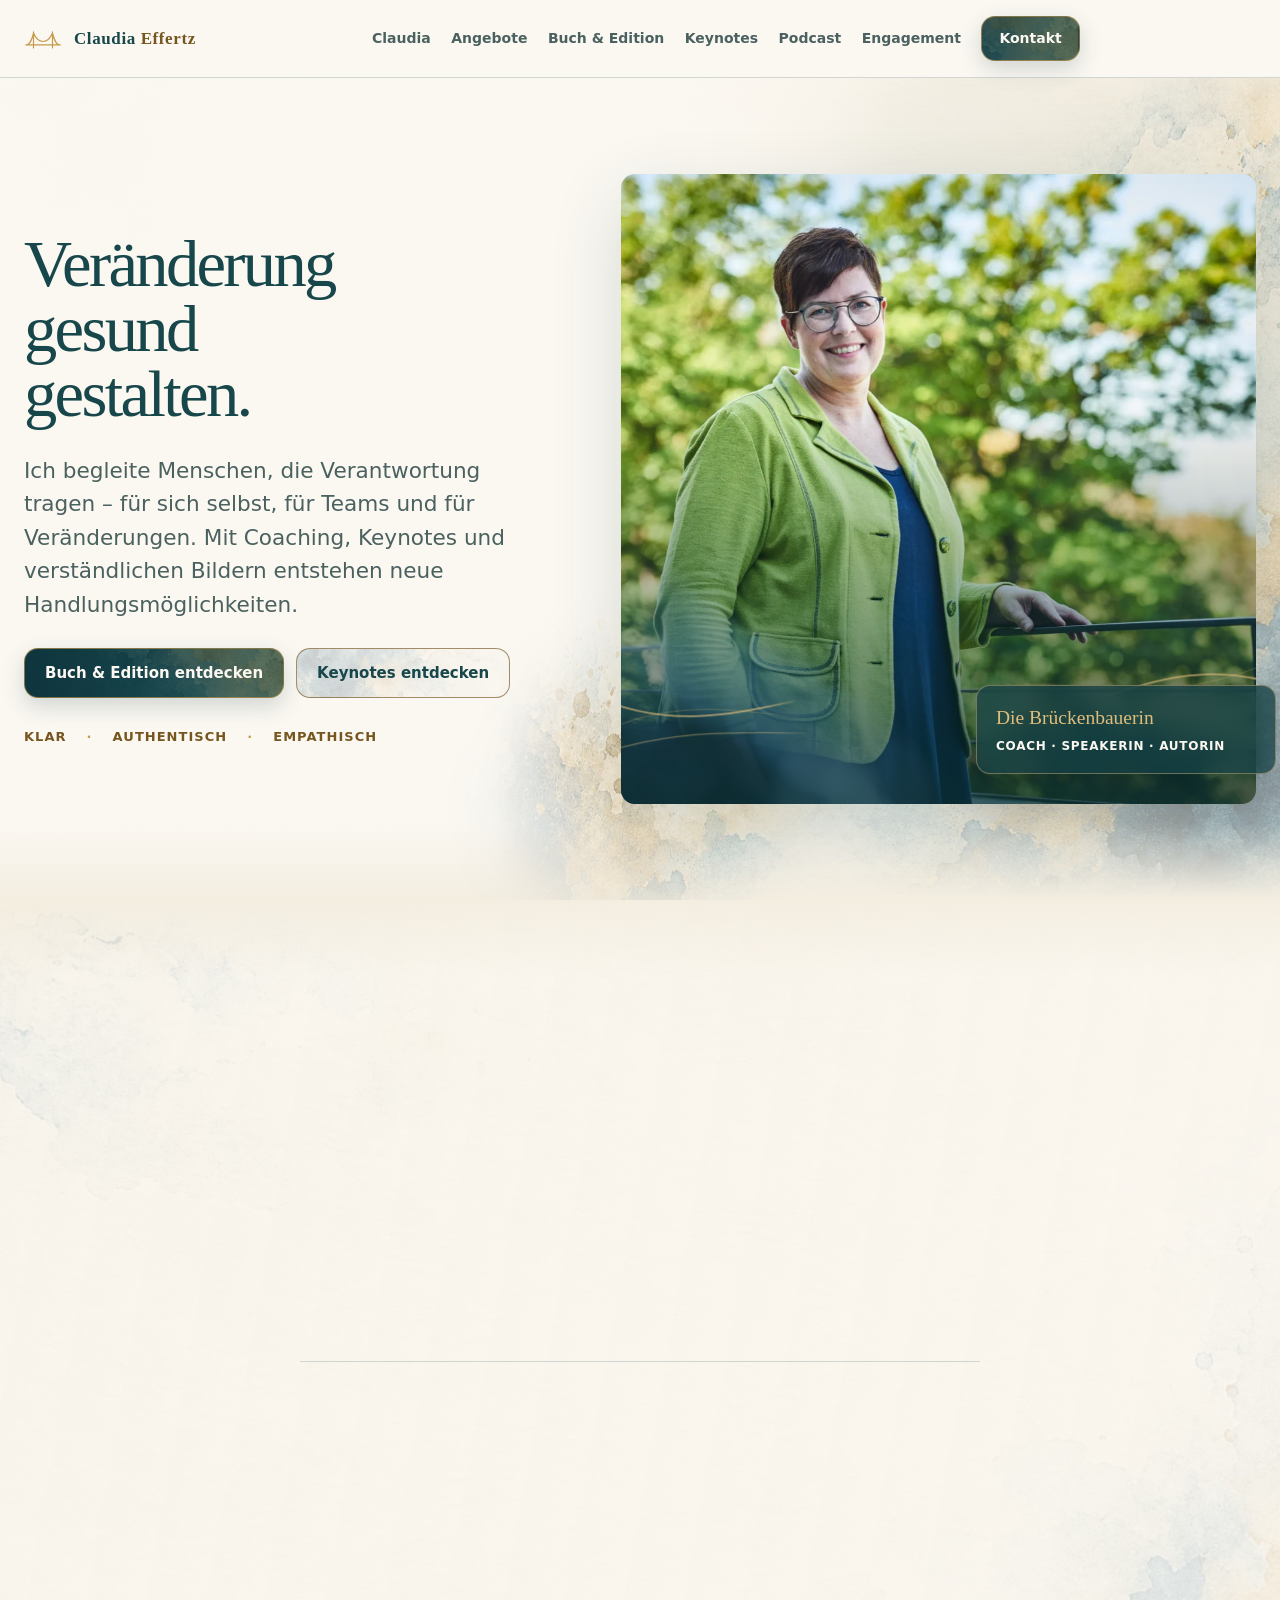
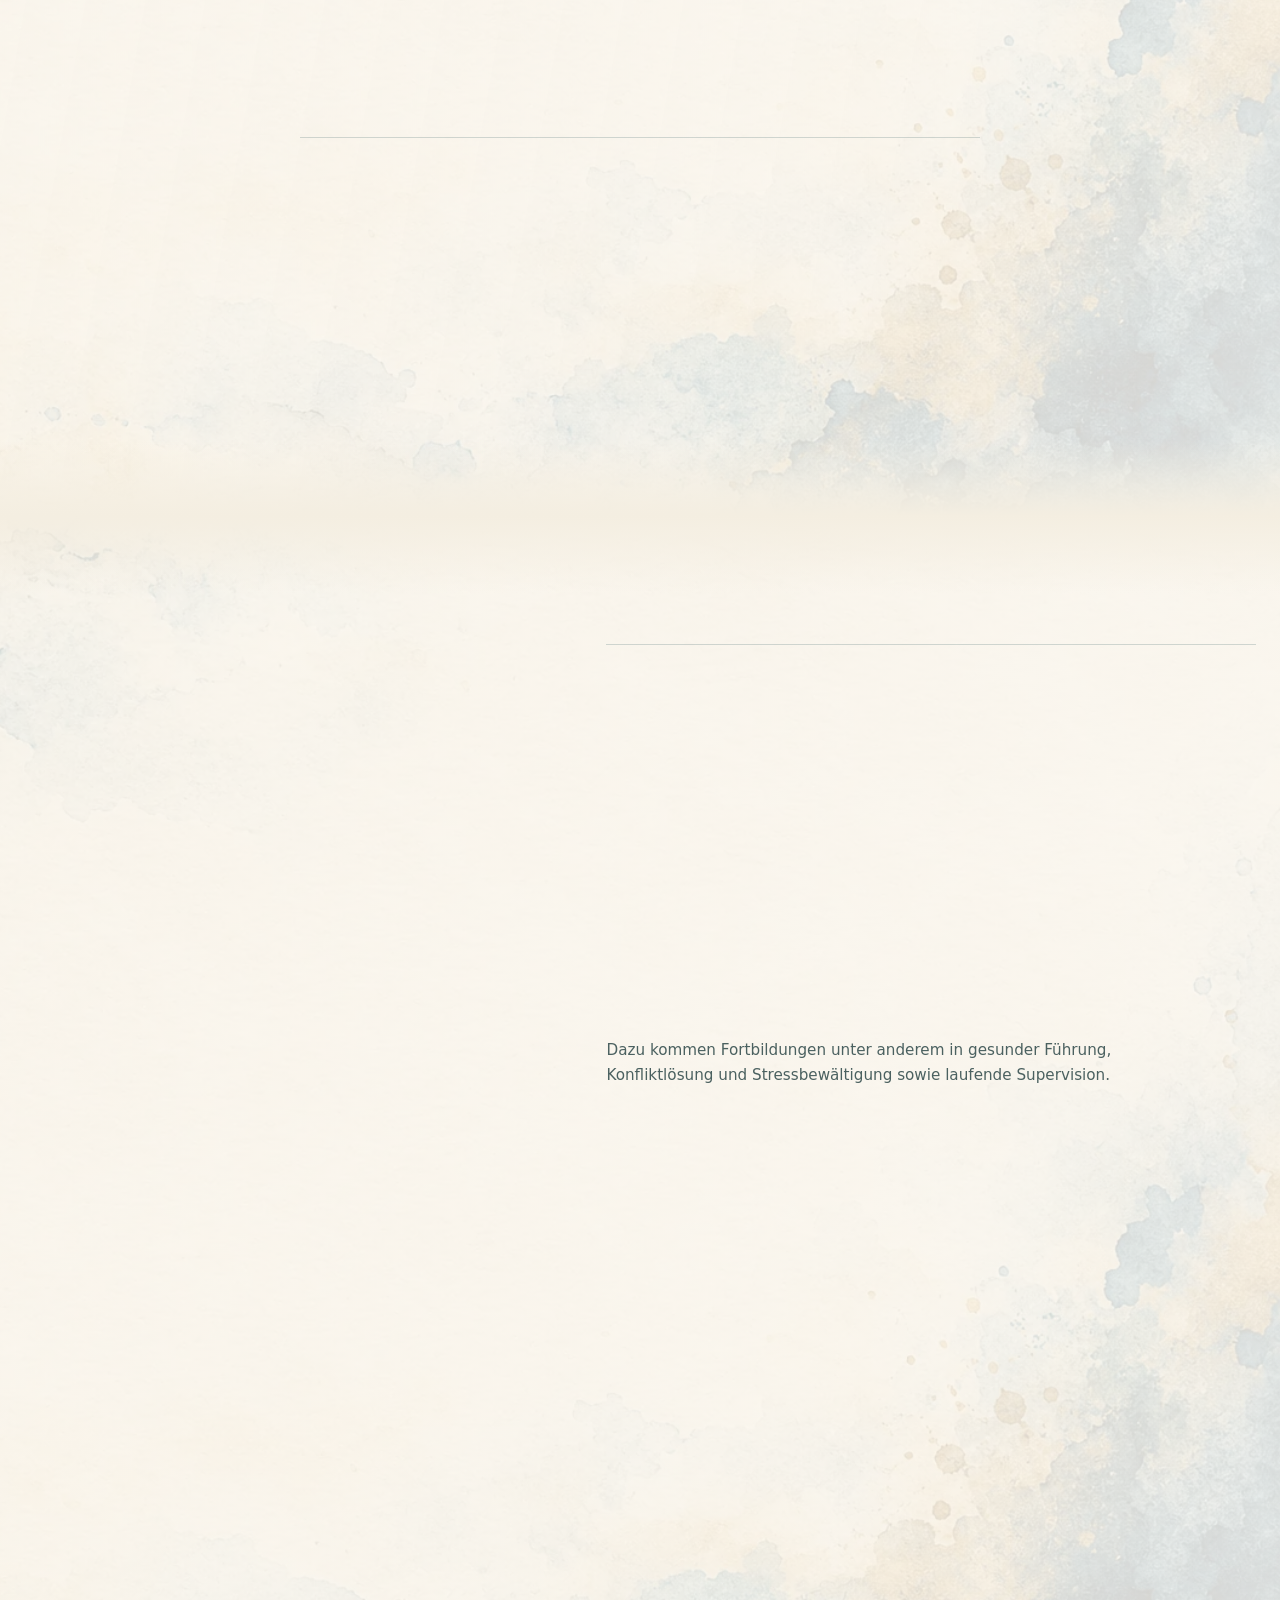
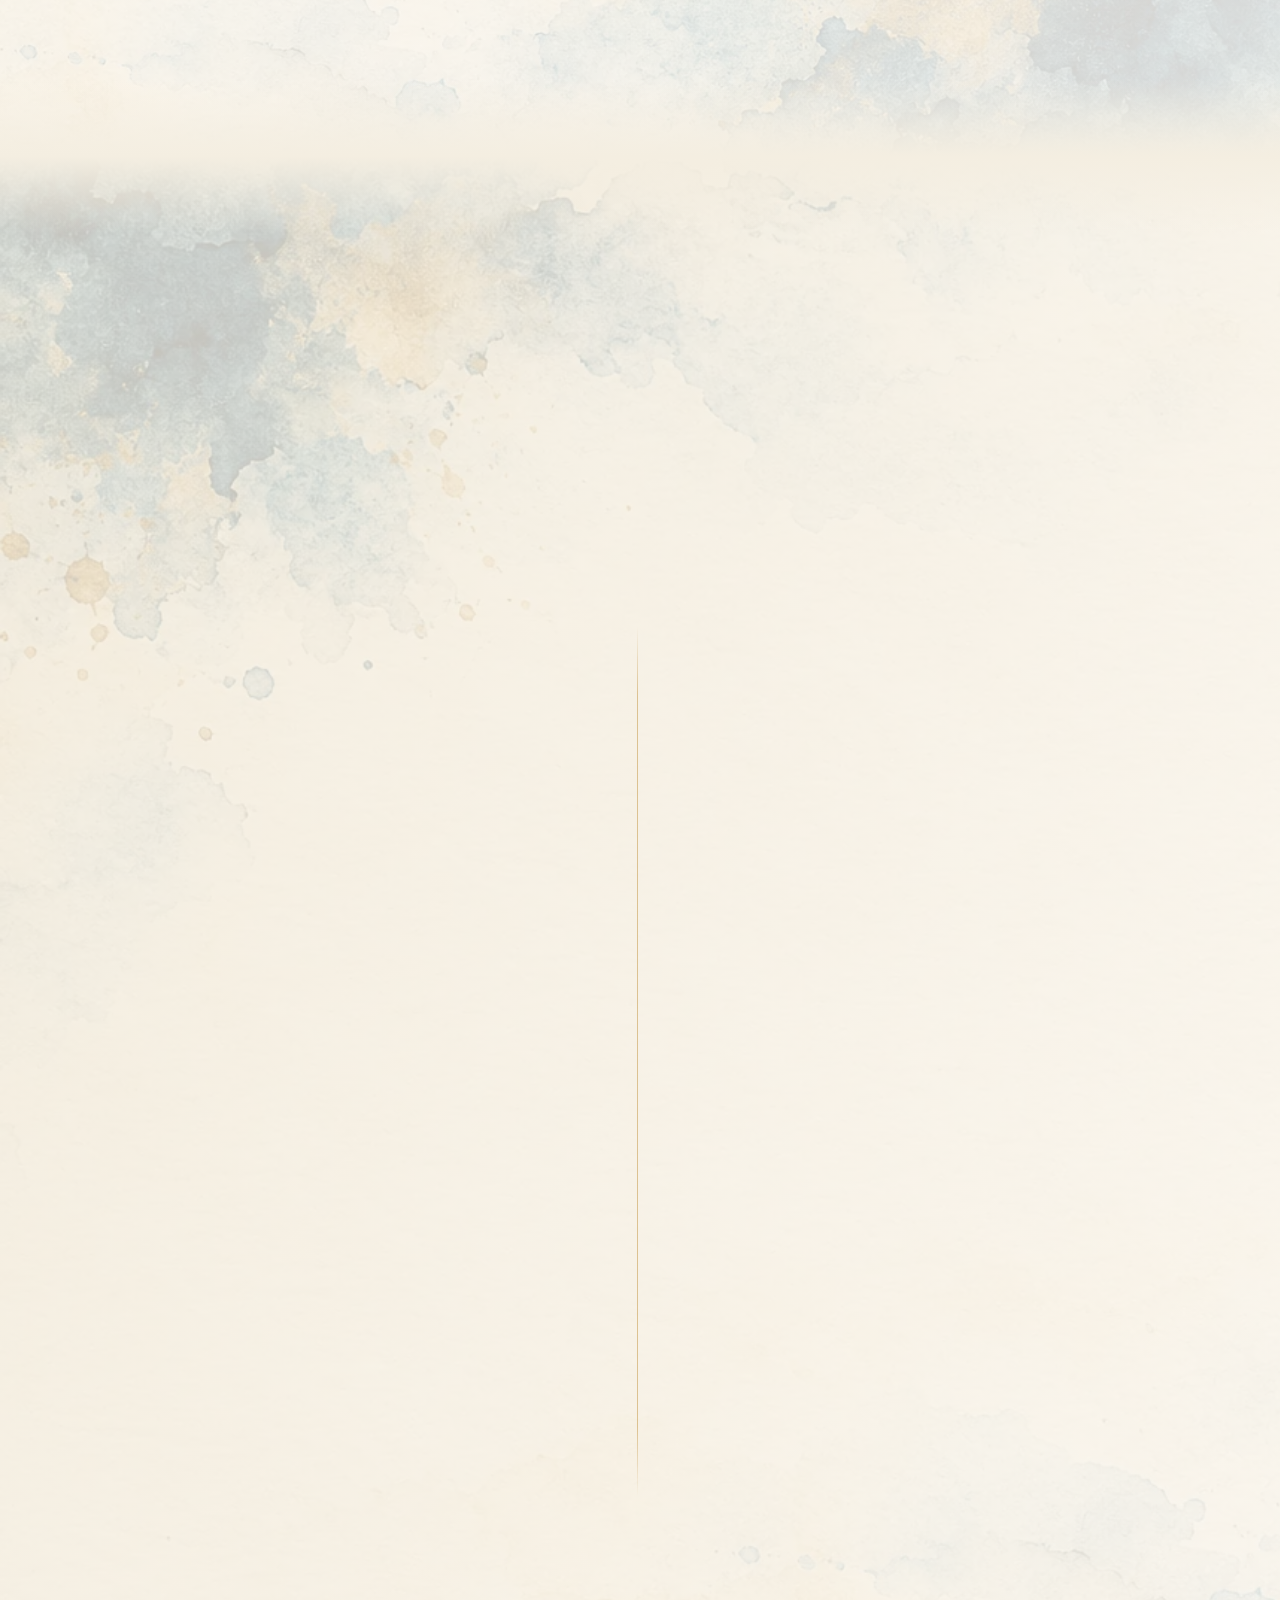
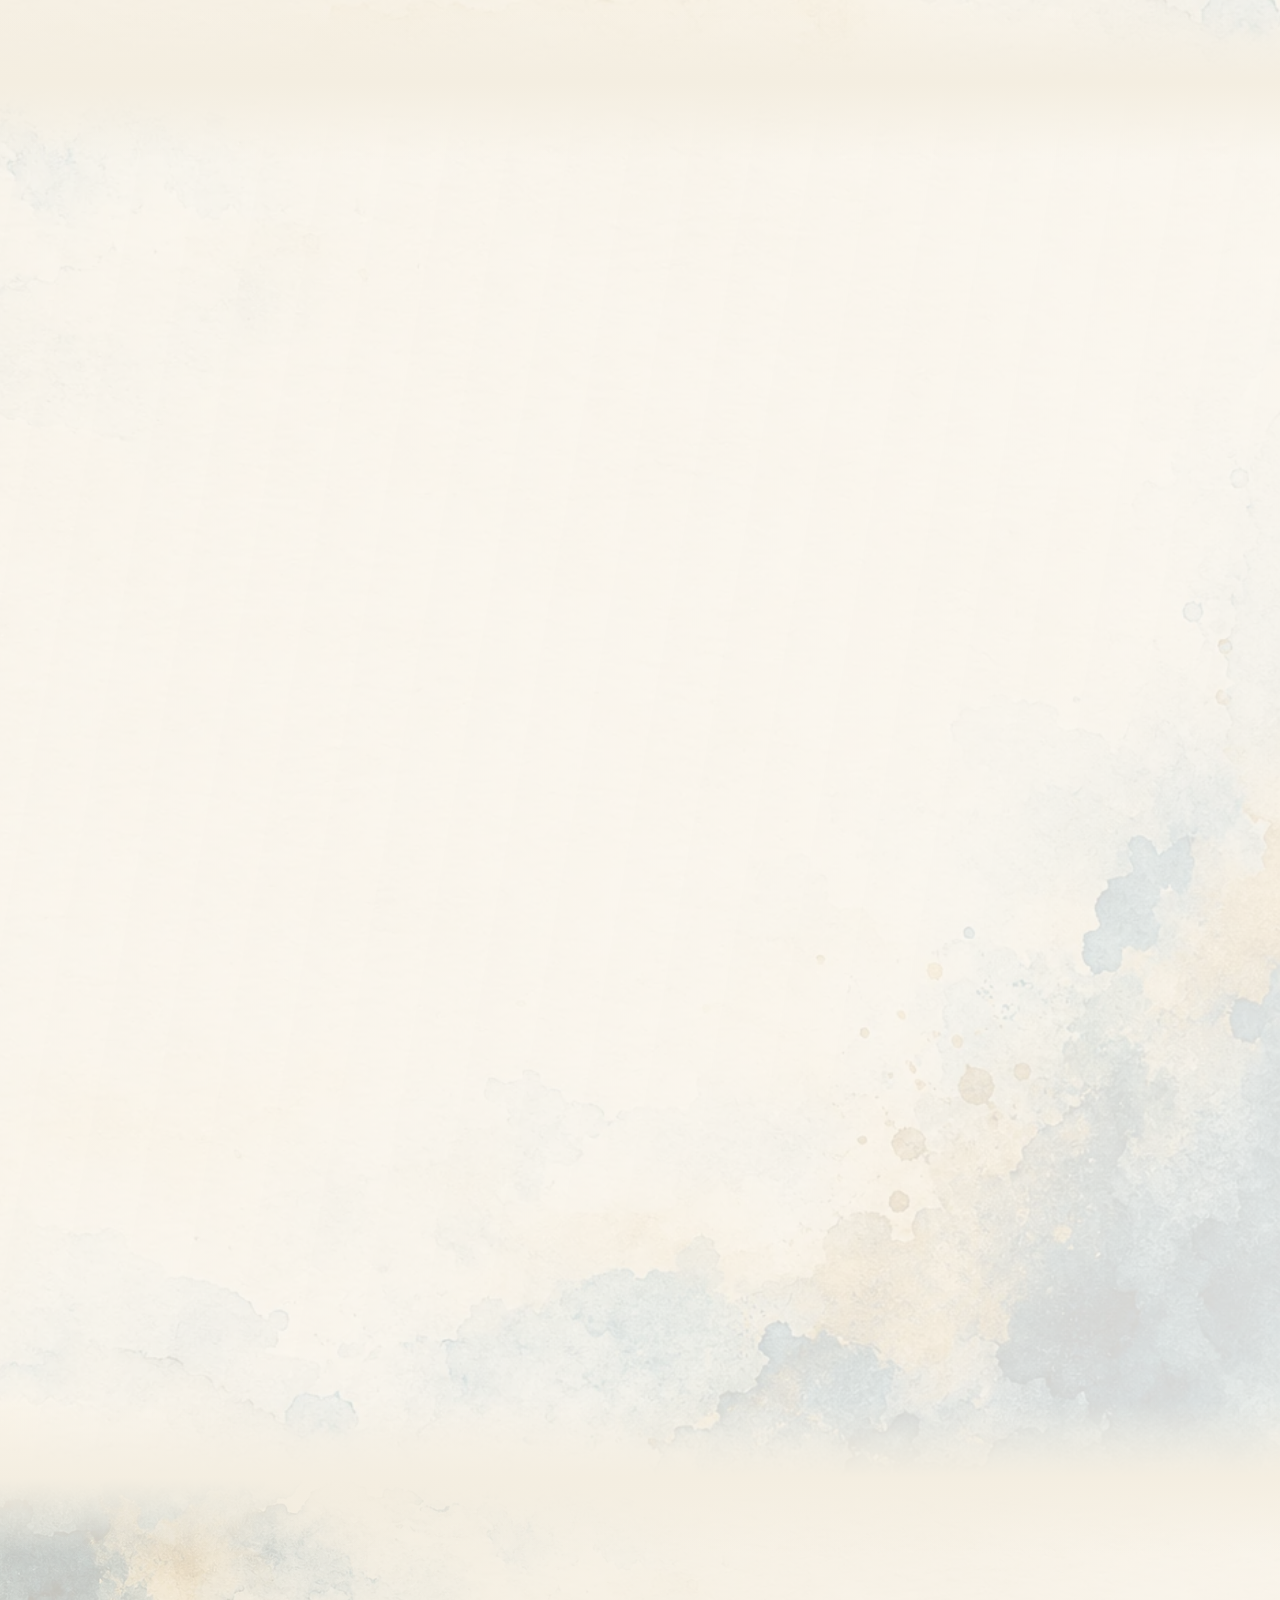
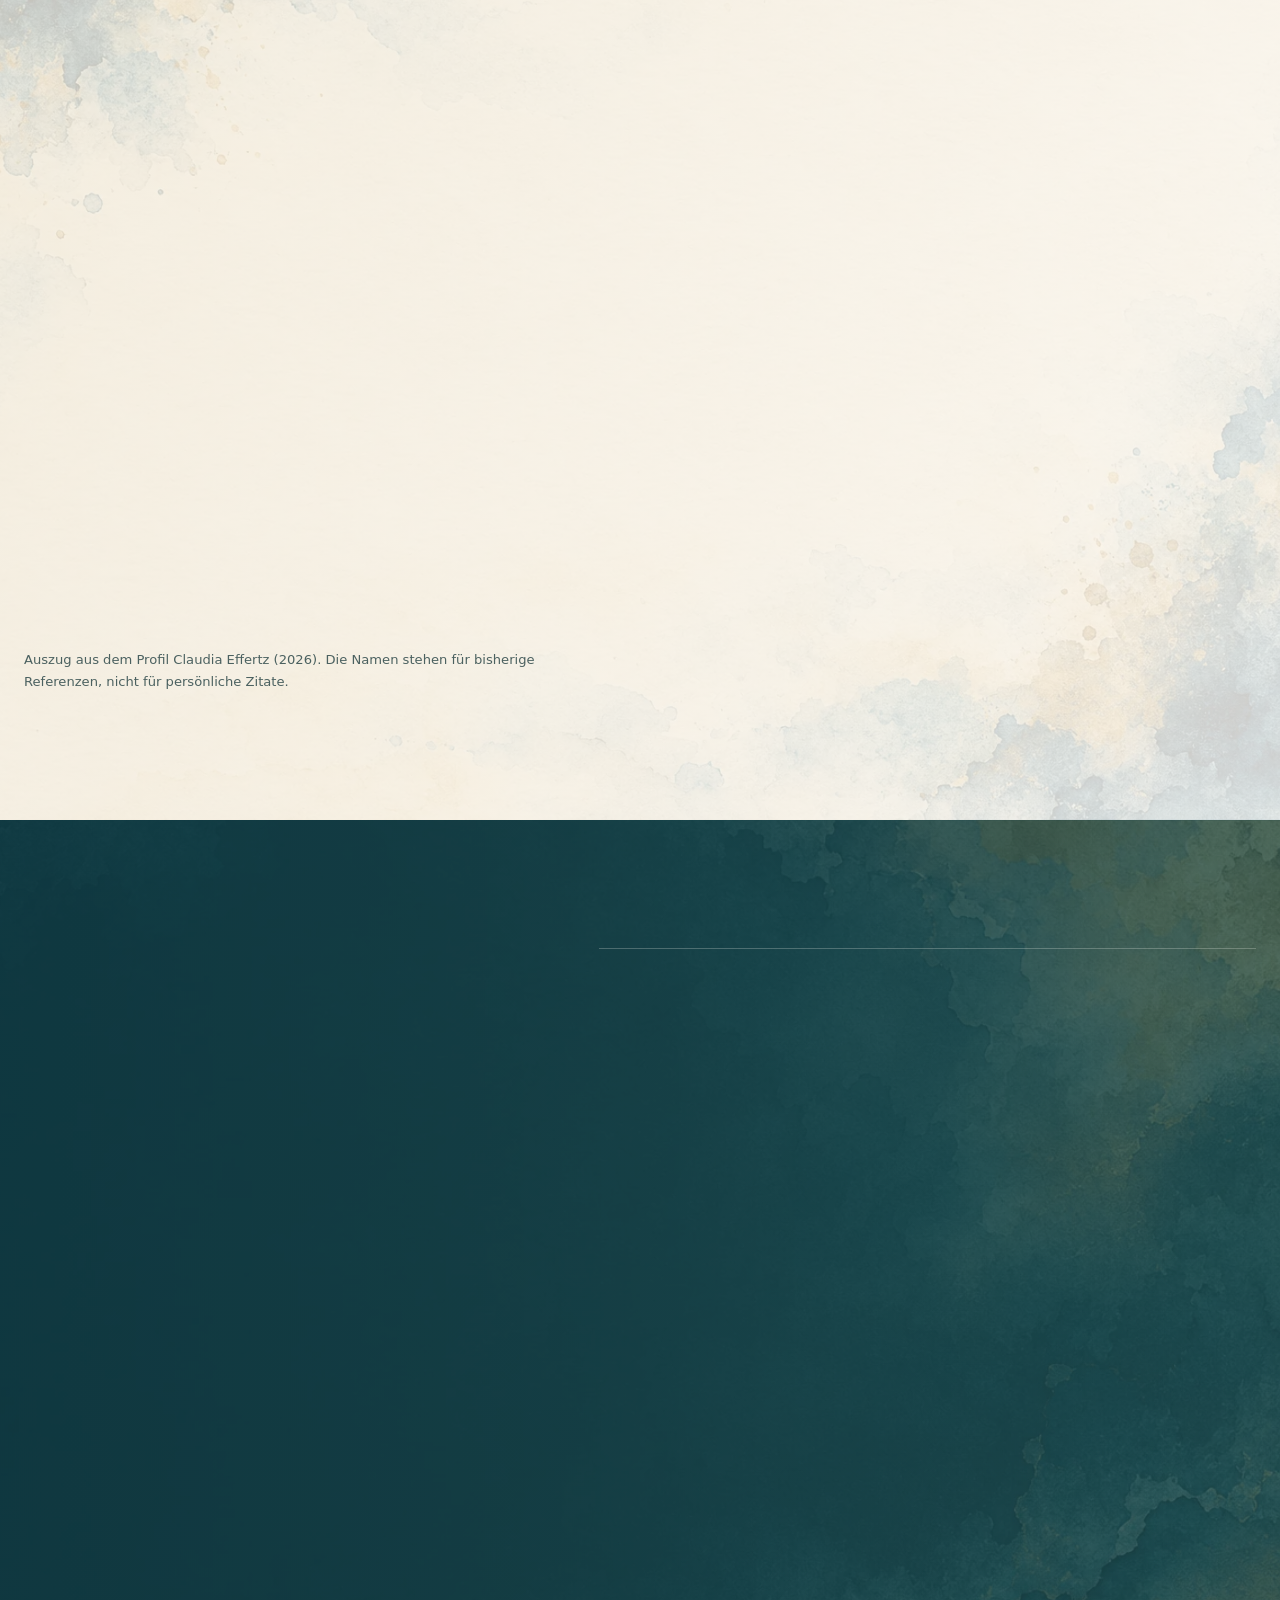
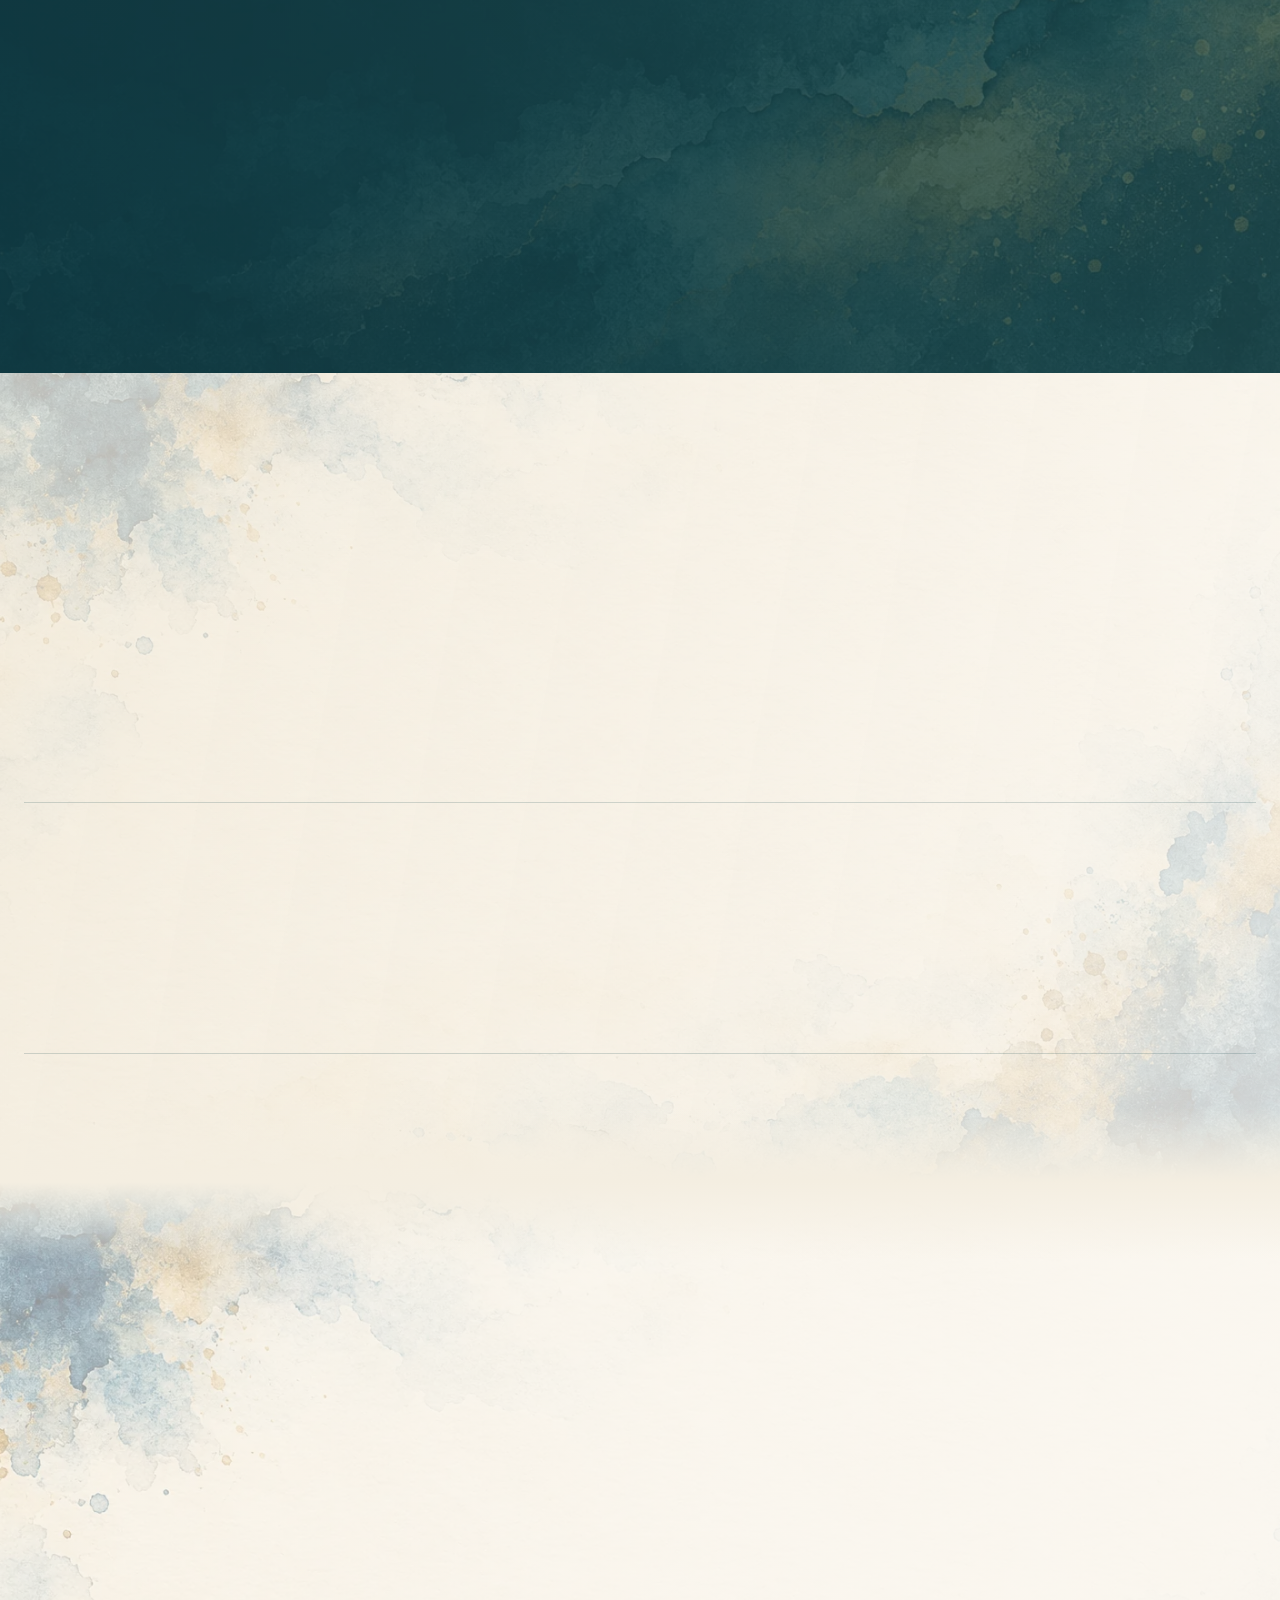
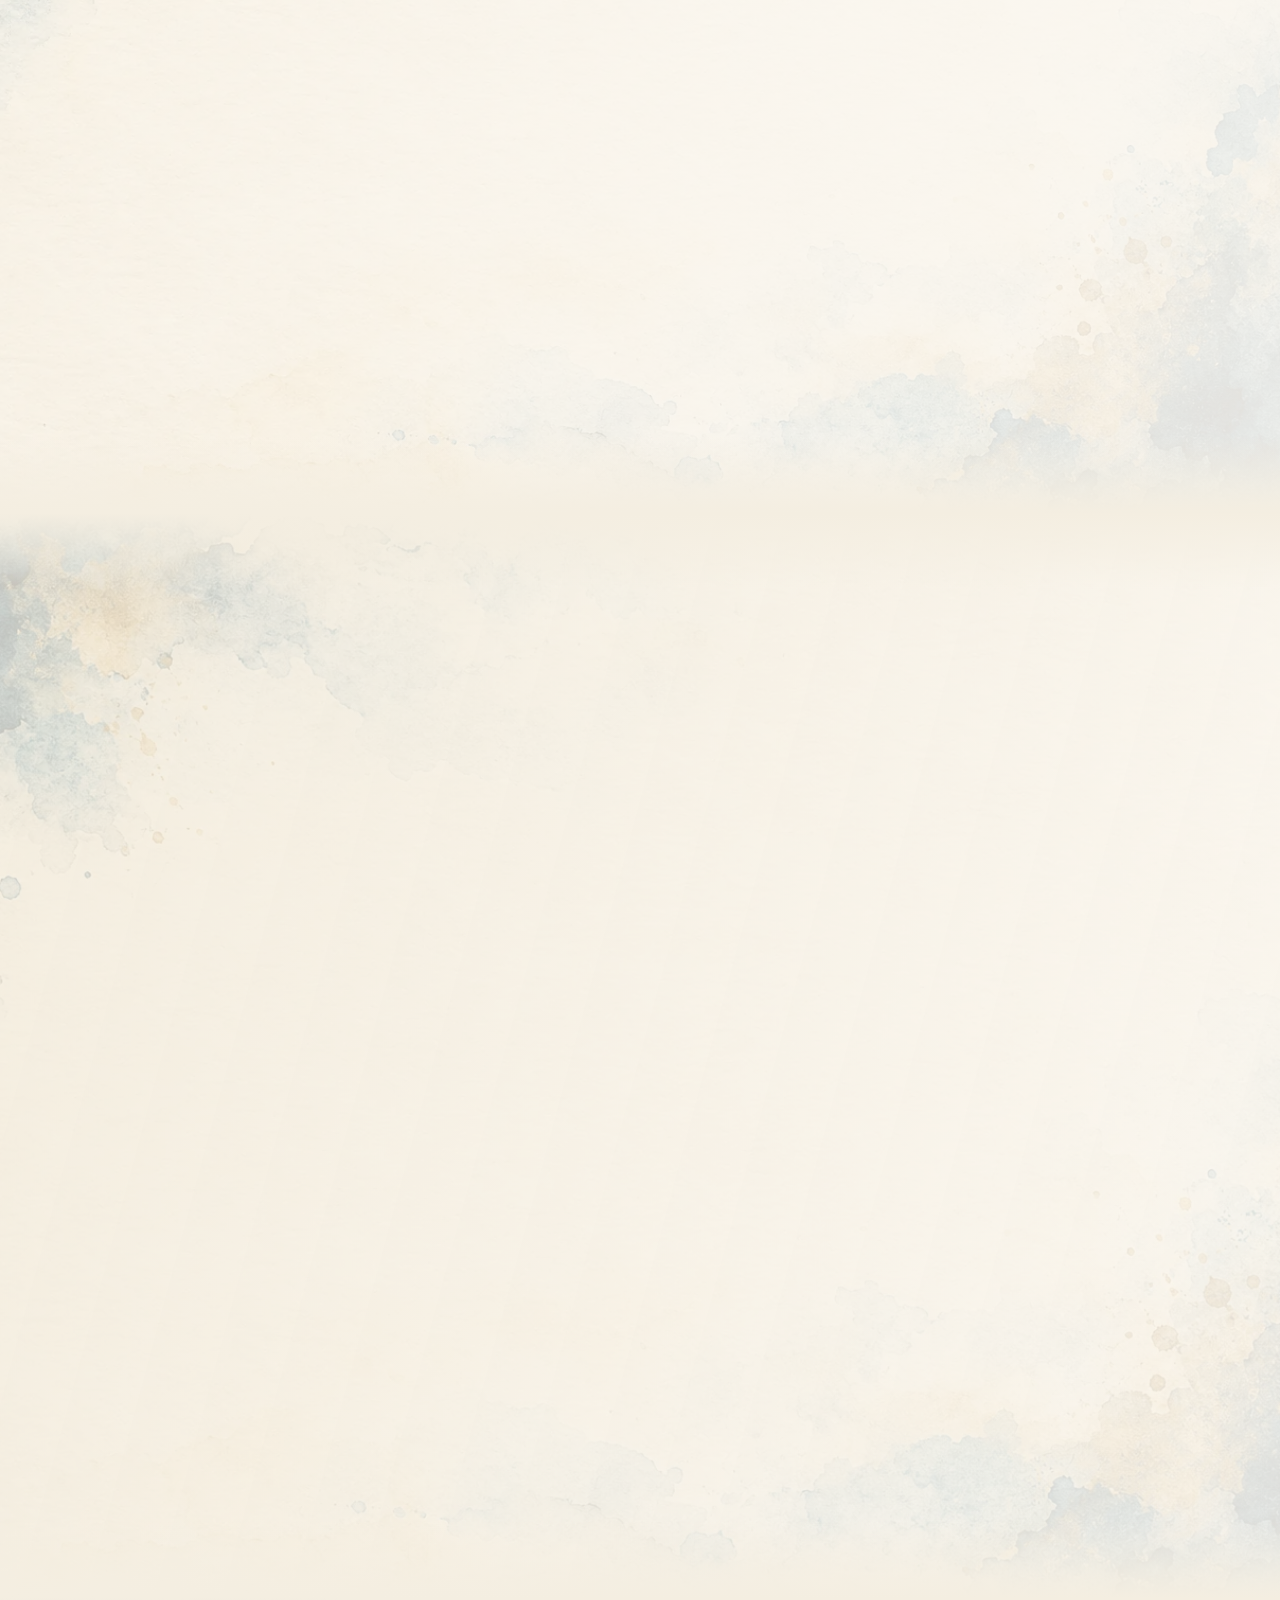
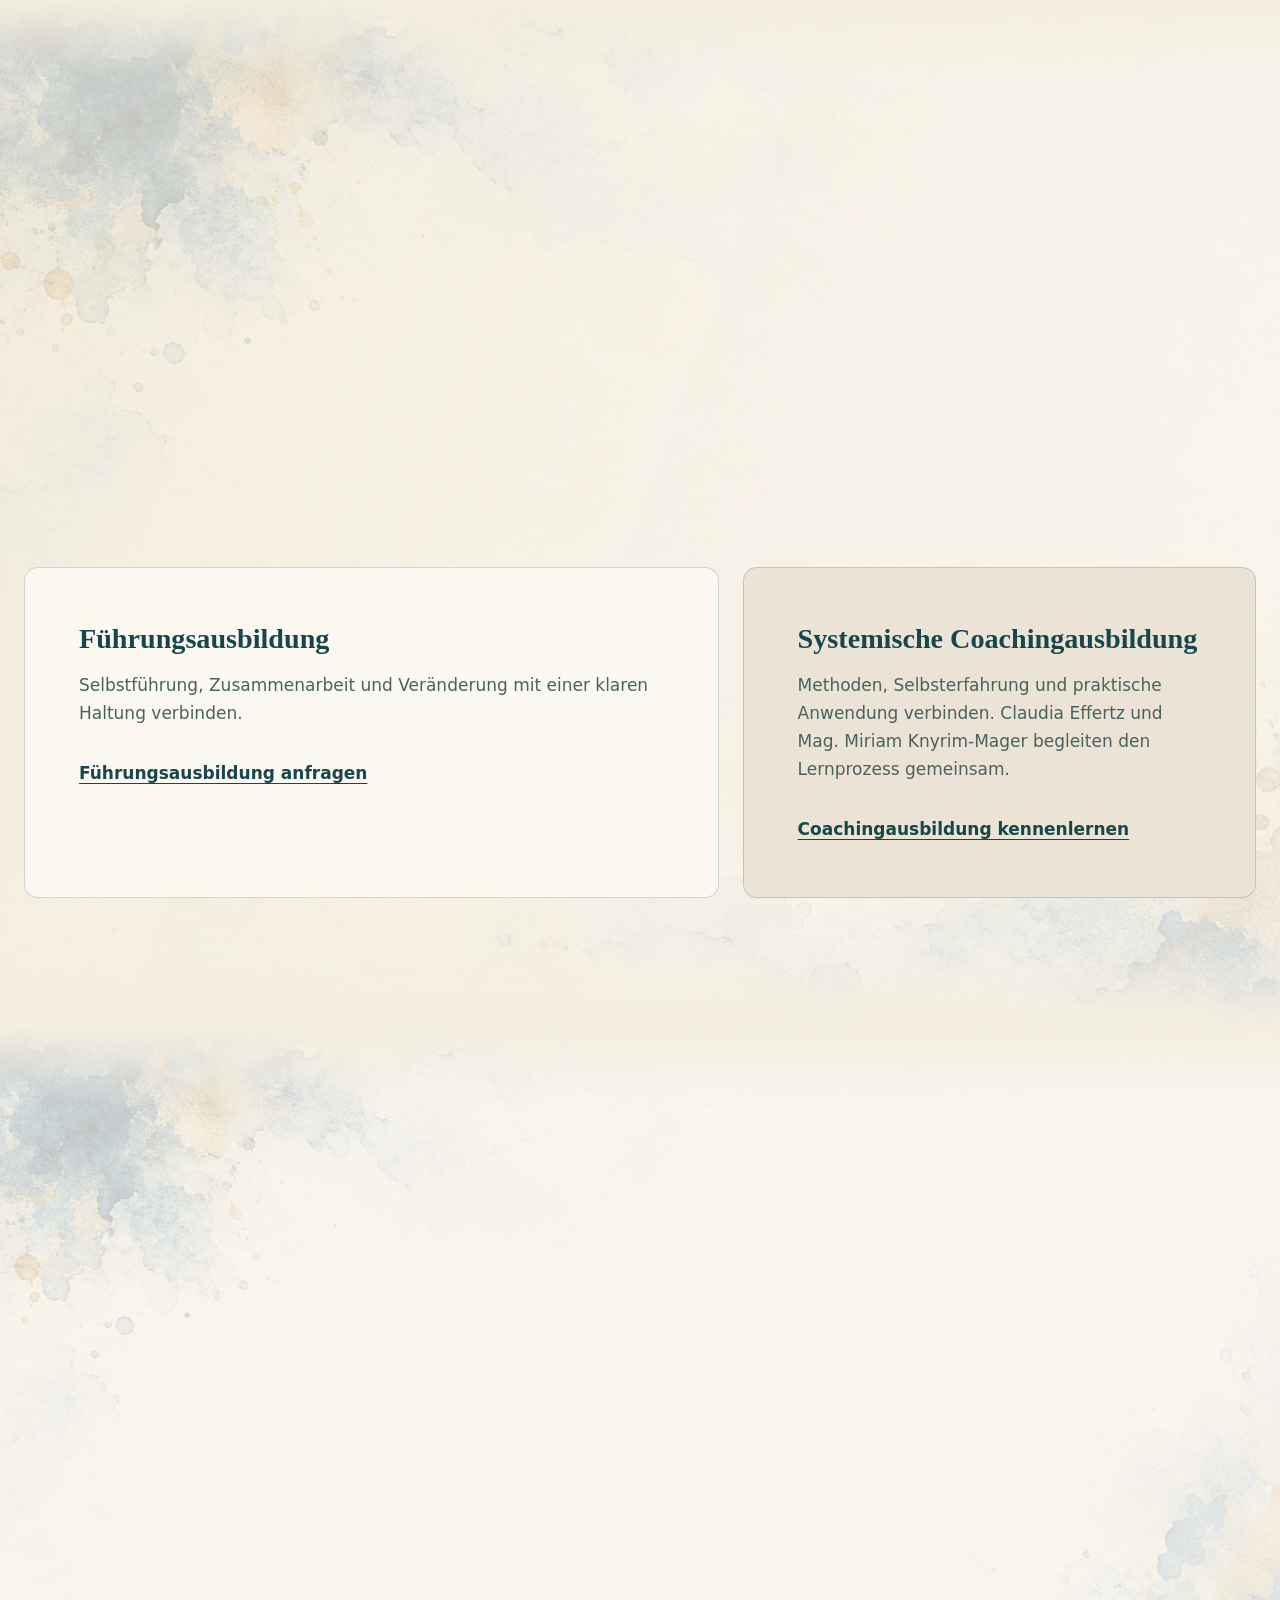
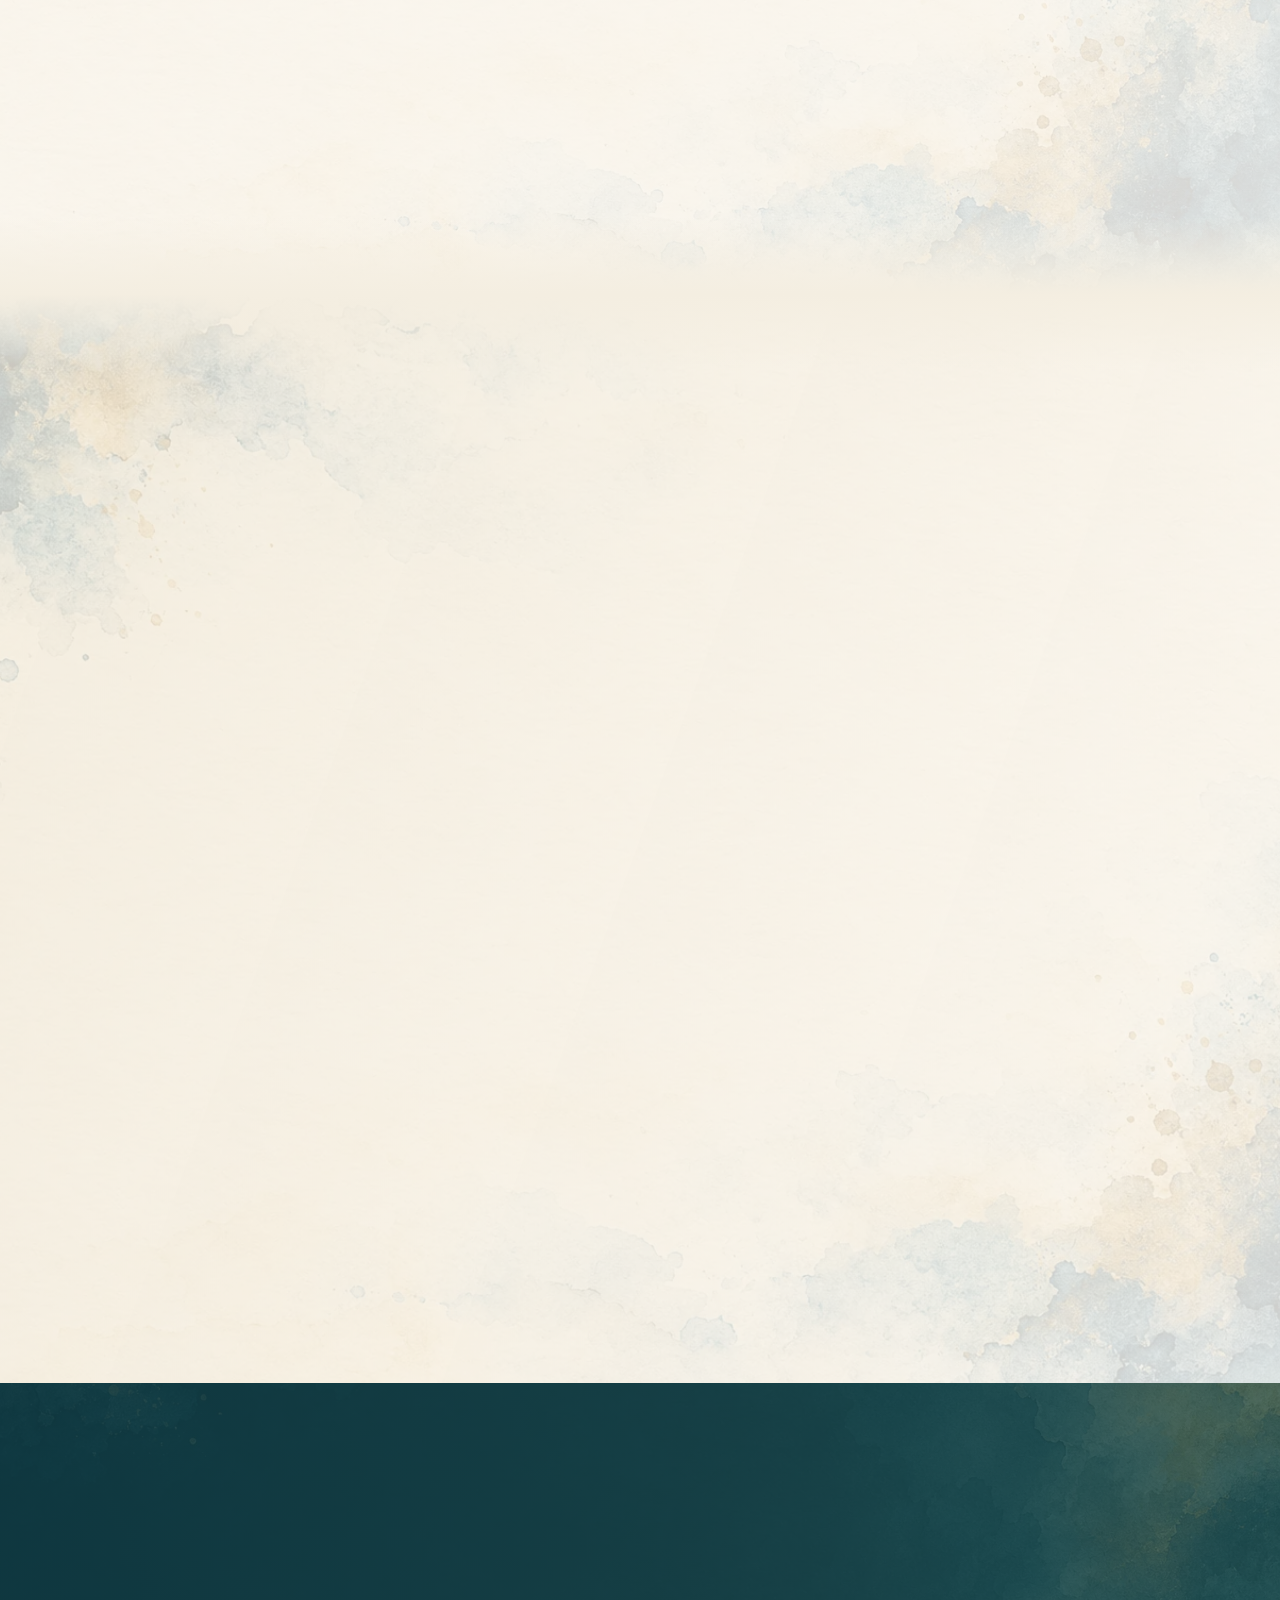
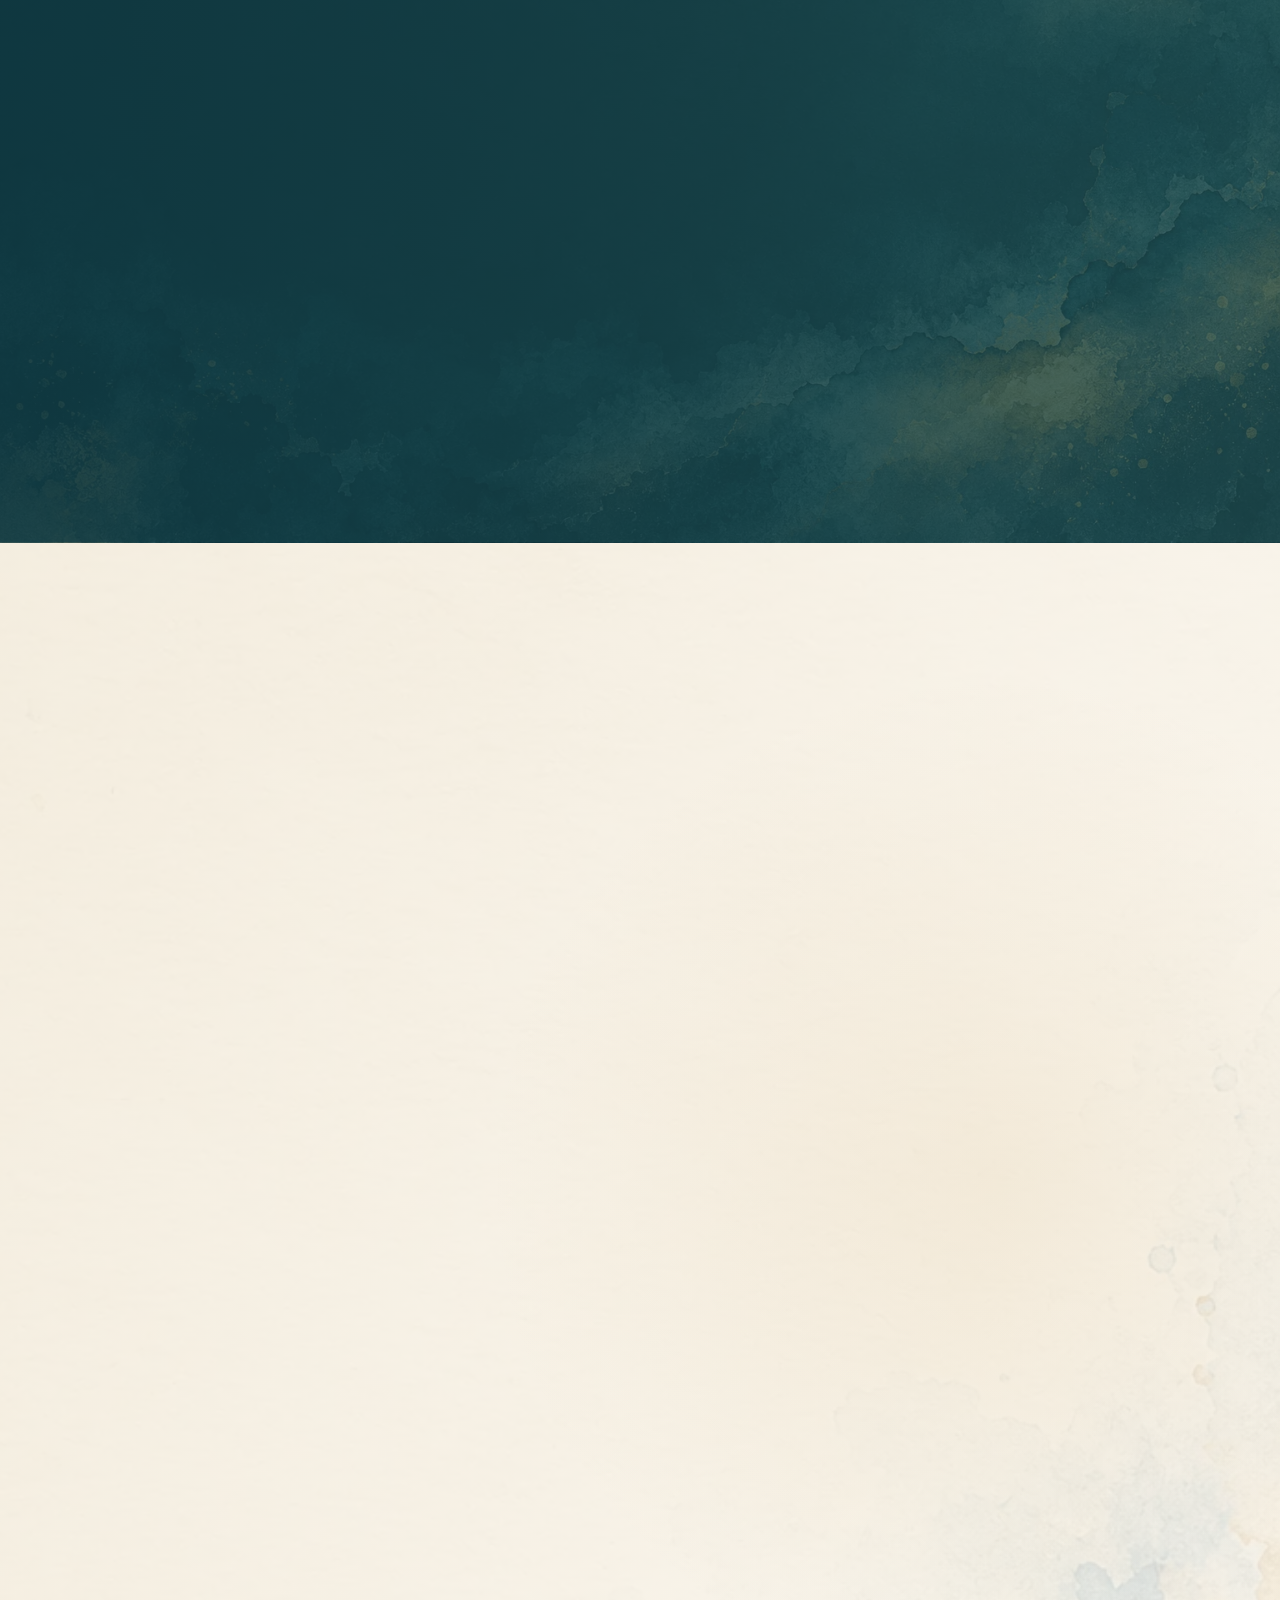
==== commit bad1b9eb: "Add credentials and engagement imagery" ====
--- a/index.html
+++ b/index.html
@@ -14,7 +14,7 @@
     <meta property="og:image" content="assets/ce-portrait-hero.webp">
     <title>Claudia Effertz – Die Brückenbauerin</title>
     <link rel="preload" href="assets/ce-portrait-hero.webp" as="image" fetchpriority="high">
-    <link rel="stylesheet" href="styles.css?v=main-light-6">
+    <link rel="stylesheet" href="styles.css?v=main-light-7">
     <script src="script.js?v=main-light-1" defer></script>
   </head>
   <body class="site-home">
@@ -114,6 +114,9 @@
             <span class="section-kicker">Aus- und Weiterbildung · Auszug</span>
             <h2 id="credentials-title">Ein solides Fundament. Viele Perspektiven.</h2>
             <p>Meine Arbeit verbindet Coaching, Kommunikation und Führung mit kontinuierlicher fachlicher Weiterentwicklung.</p>
+            <figure class="credentials__image" data-reveal>
+              <img src="assets/ce-credentials-bridge.webp" width="1122" height="1402" alt="Ein kleines goldenes Brückenmodell steht über den Seiten eines offenen Notizbuchs" loading="lazy" decoding="async">
+            </figure>
           </header>
           <div>
             <ul class="credentials__list" aria-label="Ausgewählte Aus- und Weiterbildungen">
@@ -362,7 +365,10 @@
 
       <section class="section engagement" id="engagement" aria-labelledby="engagement-title">
         <div class="shell engagement__grid">
-          <div class="engagement__signal" aria-hidden="true" data-reveal><span>Aufklären</span><span>Vernetzen</span><span>Bewegen</span></div>
+          <div class="engagement__signal" aria-hidden="true" data-reveal>
+            <img class="engagement__art" src="assets/ce-engagement-bridge.webp" width="1254" height="1254" alt="" loading="lazy" decoding="async">
+            <span>Aufklären</span><span>Vernetzen</span><span>Bewegen</span>
+          </div>
           <div class="engagement__copy" data-reveal>
             <h2 id="engagement-title">Brücken bauen – auch im Ehrenamt.</h2>
             <p>Aus eigener Erfahrung weiß ich, wie viel es bedeutet, mit einer chronischen Erkrankung gesehen und ernst genommen zu werden. Als Gründungsmitglied und Vorständin der Lipödem Gesellschaft e. V. setze ich mich für Aufklärung, bedarfsgerechte Versorgung und Teilhabe ein.</p>
--- a/styles.css
+++ b/styles.css
@@ -328,6 +328,8 @@
 .credentials__intro { display: grid; justify-items: start; gap: 1.25rem; }
 .credentials__intro h2 { max-width: 12ch; }
 .credentials__intro p { max-width: 42ch; color: var(--muted); font-size: 1.1rem; }
+.credentials__image { width: min(100%, 430px); margin-top: 1.5rem; overflow: hidden; aspect-ratio: 4 / 5; border: 1px solid rgb(198 154 75 / 28%); border-radius: var(--radius); box-shadow: var(--shadow); }
+.credentials__image img { width: 100%; height: 100%; object-fit: cover; }
 .credentials__list { margin: 0; padding: 0; border-top: 1px solid var(--line); list-style: none; }
 .credentials__list li { display: grid; grid-template-columns: 2rem minmax(0, 1fr); gap: 1rem; align-items: baseline; padding: 1.15rem 0; border-bottom: 1px solid var(--line); }
 .credentials__list li > span { color: var(--accent-strong); font-size: .75rem; font-weight: 800; letter-spacing: .08em; }
@@ -480,9 +482,13 @@
 .engagement { background: var(--surface); }
 .engagement__grid { display: grid; grid-template-columns: minmax(340px, .86fr) minmax(0, 1.14fr); gap: clamp(4rem, 8vw, 8rem); align-items: center; }
 .engagement__signal { min-height: 480px; display: grid; align-content: center; gap: 8px; padding: clamp(30px, 5vw, 58px); border-radius: var(--radius); color: #fbf8f2; background: var(--secondary-deep); box-shadow: var(--shadow); }
-.engagement__signal span { font-family: var(--serif); font-size: clamp(2.6rem, 5vw, 5rem); line-height: 1; }
-.engagement__signal span:nth-child(2) { padding-left: 12%; color: var(--accent); }
-.engagement__signal span:nth-child(3) { padding-left: 24%; }
+.engagement__signal { position: relative; overflow: hidden; align-content: start; background-image: none; }
+.engagement__signal::before { position: absolute; inset: 0; z-index: 1; background: linear-gradient(180deg, rgb(4 25 34 / 30%) 0%, rgb(4 25 34 / 10%) 48%, transparent 75%); content: ""; pointer-events: none; }
+.engagement__art { position: absolute; inset: 0; width: 100%; height: 100%; object-fit: cover; }
+.engagement__signal span { position: relative; z-index: 2; text-shadow: 0 2px 16px rgb(0 0 0 / 38%); }
+.engagement__signal span { font-family: var(--serif); font-size: clamp(2.4rem, 3.4vw, 3.35rem); line-height: 1; }
+.engagement__signal span:nth-of-type(2) { padding-left: 12%; color: var(--accent); }
+.engagement__signal span:nth-of-type(3) { padding-left: 24%; }
 .engagement__copy { display: grid; gap: 20px; }
 .engagement__copy > p { color: var(--muted); }
 .note { padding: 18px; border-radius: var(--radius); background: var(--surface-alt); font-size: 14px; }
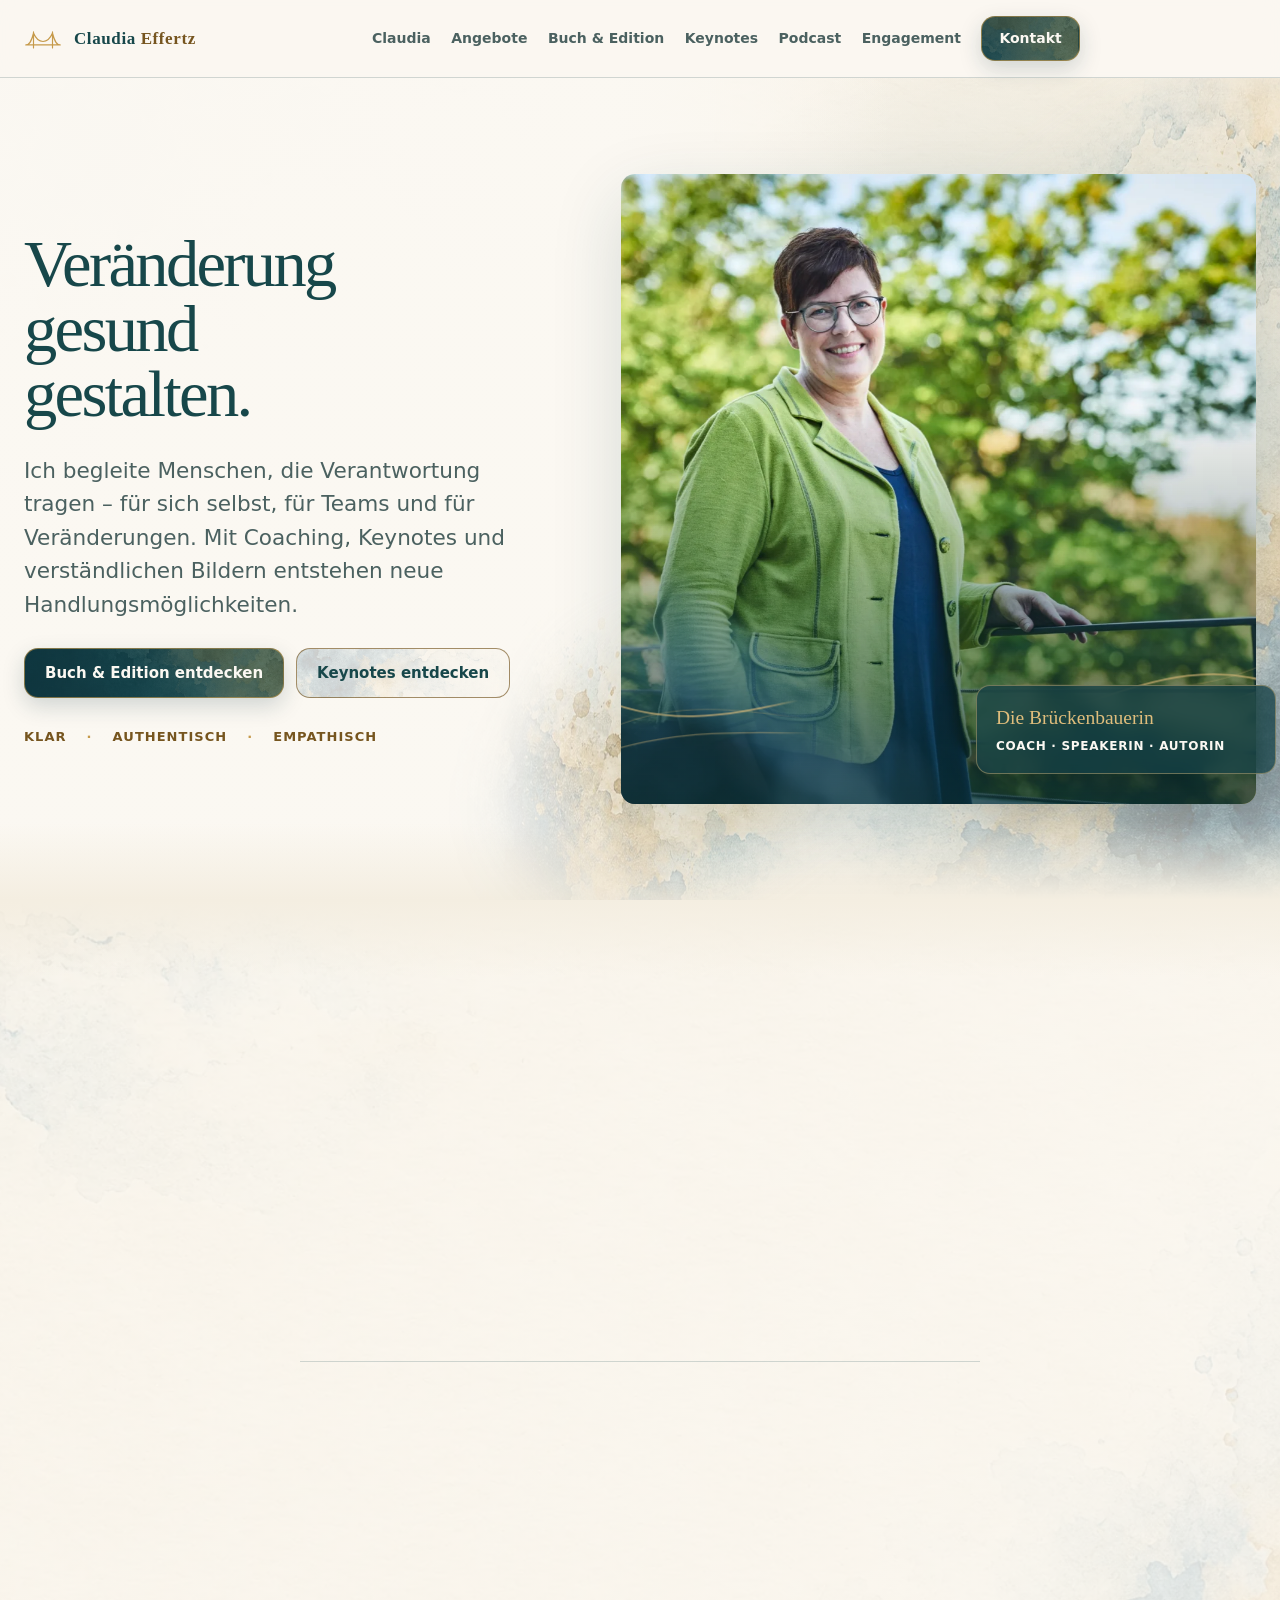
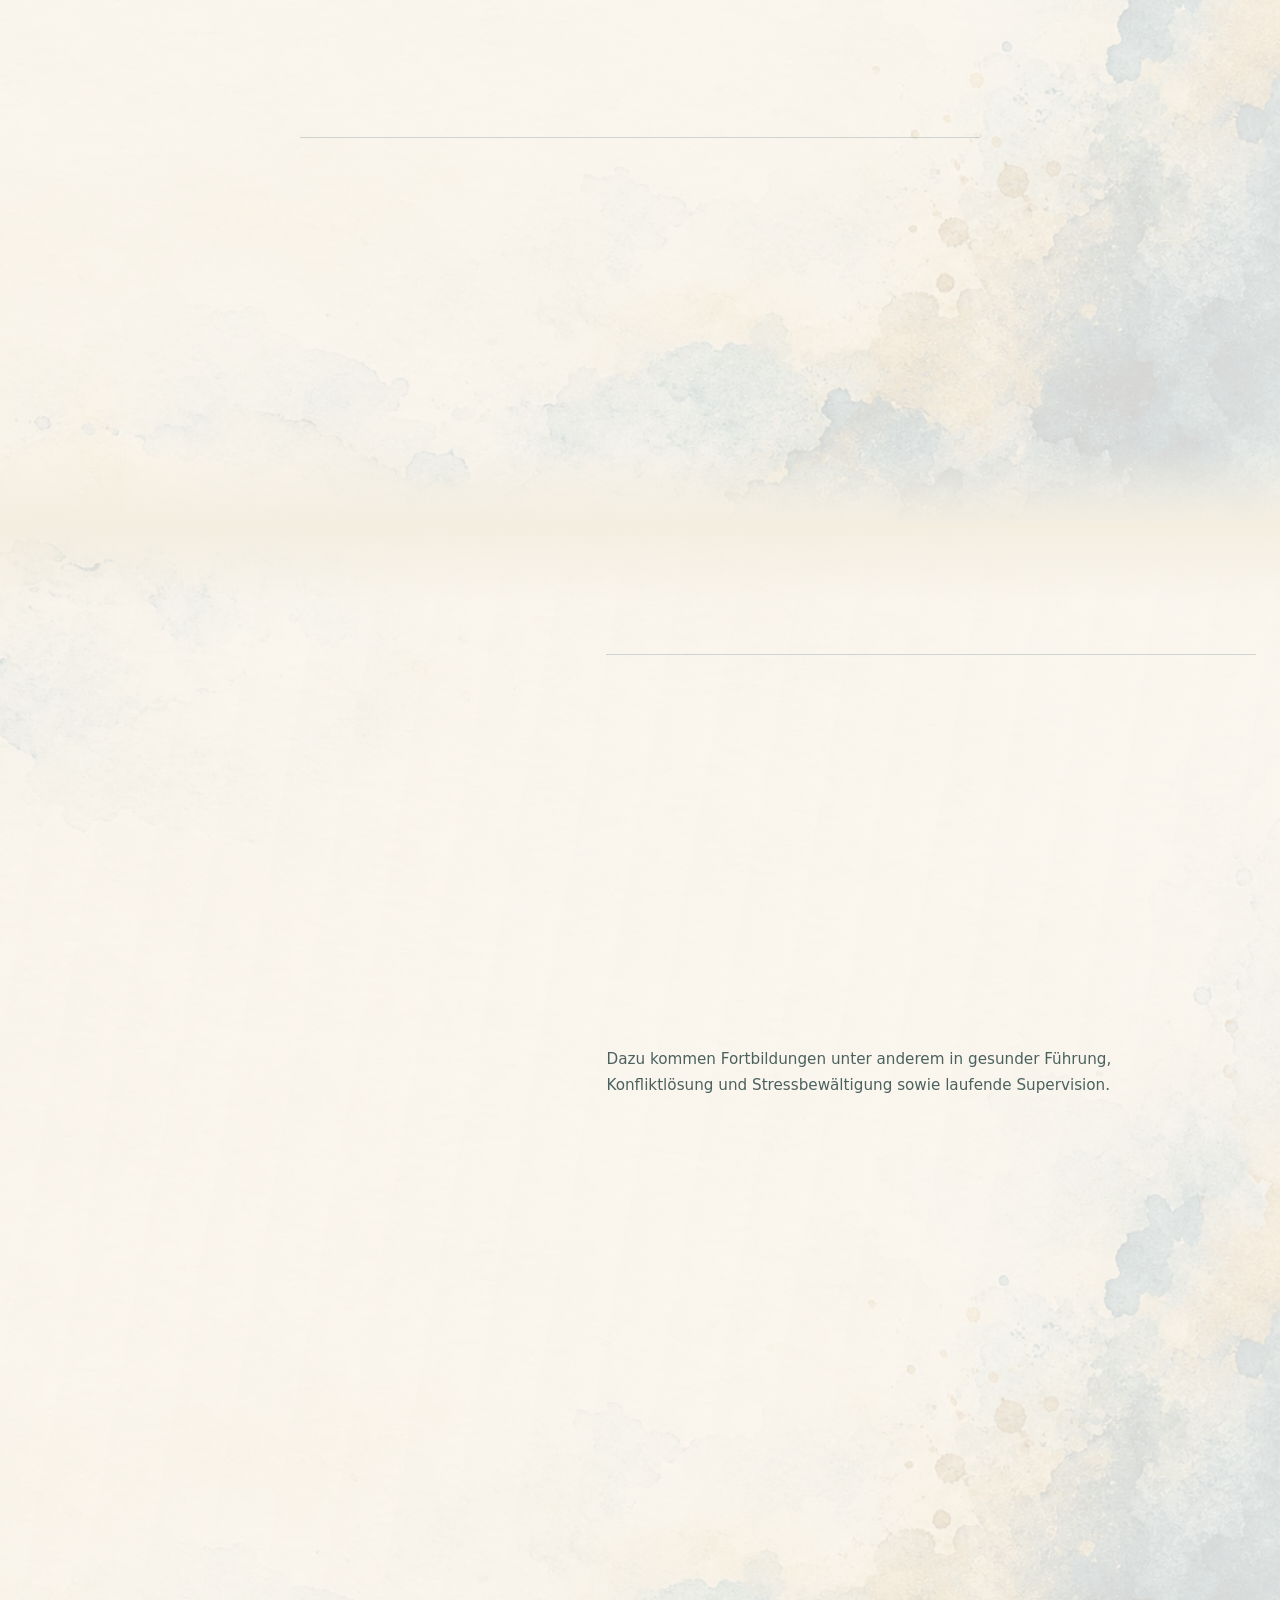
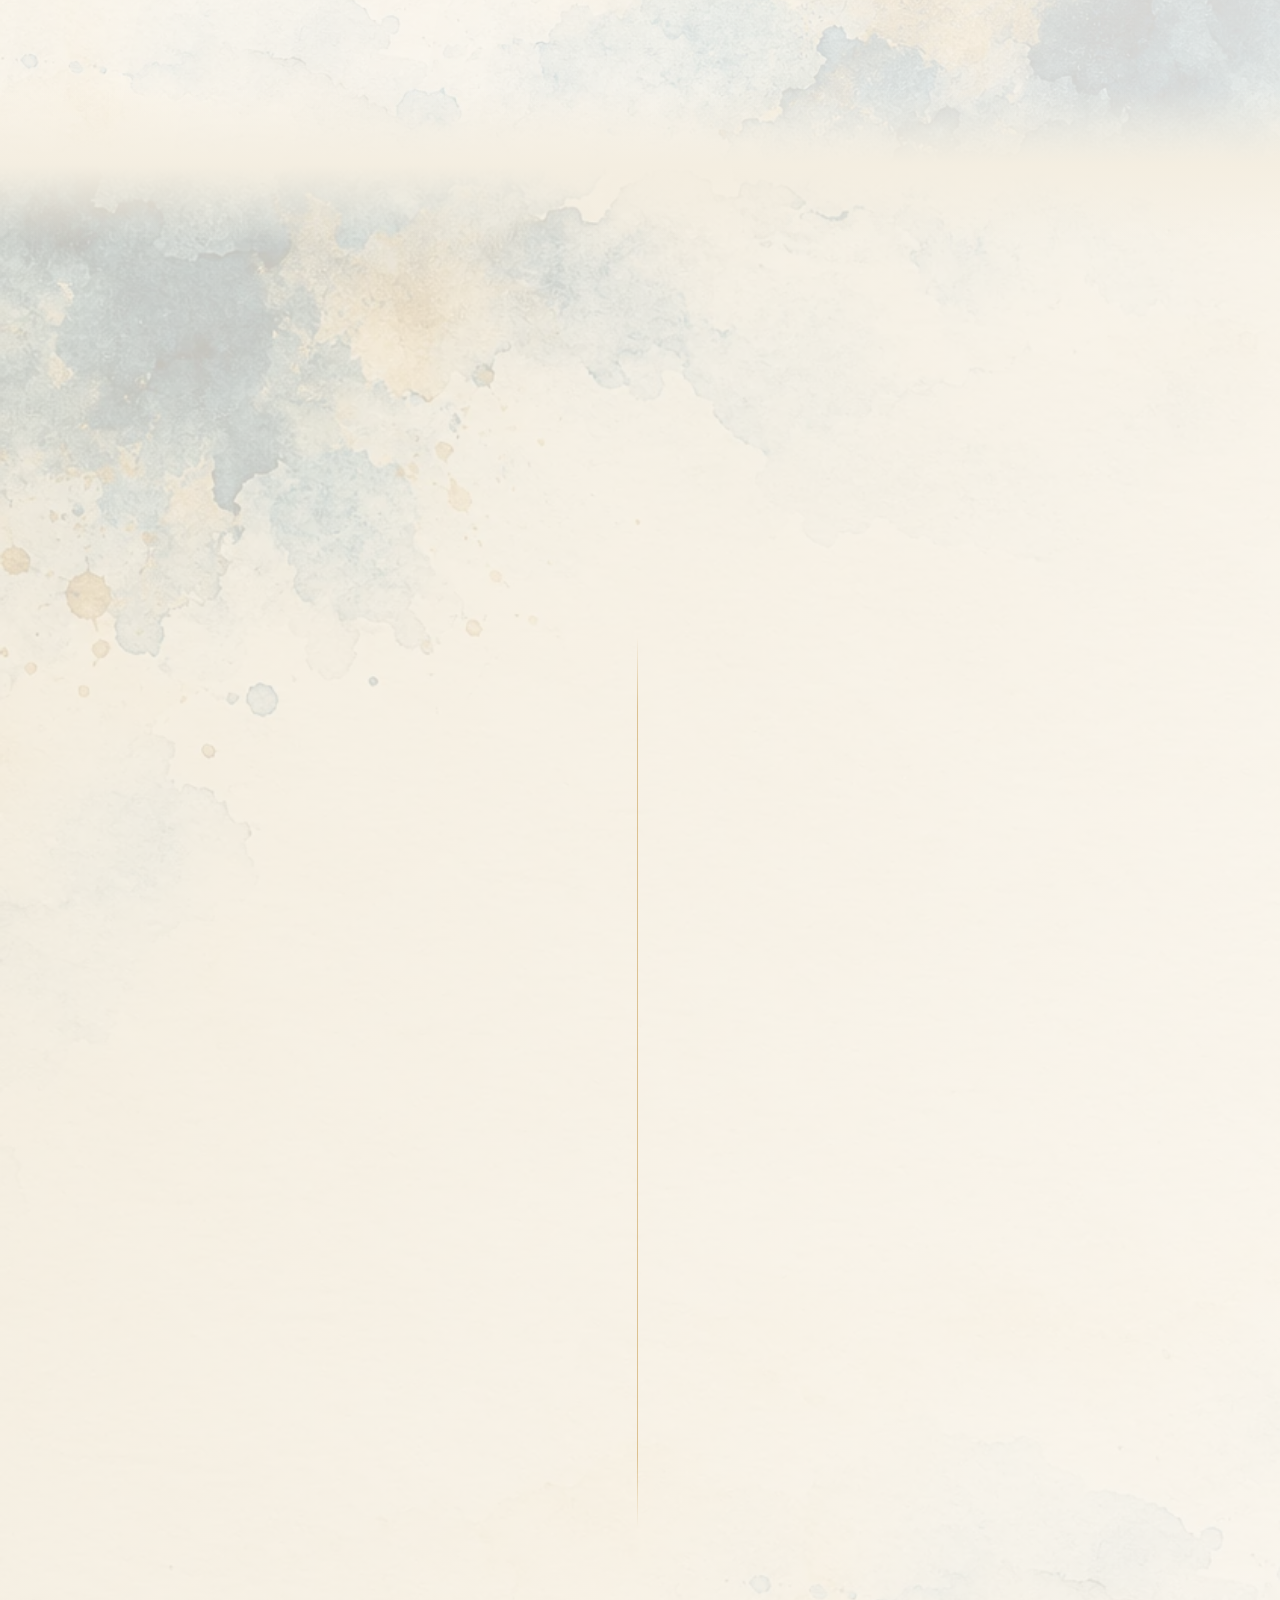
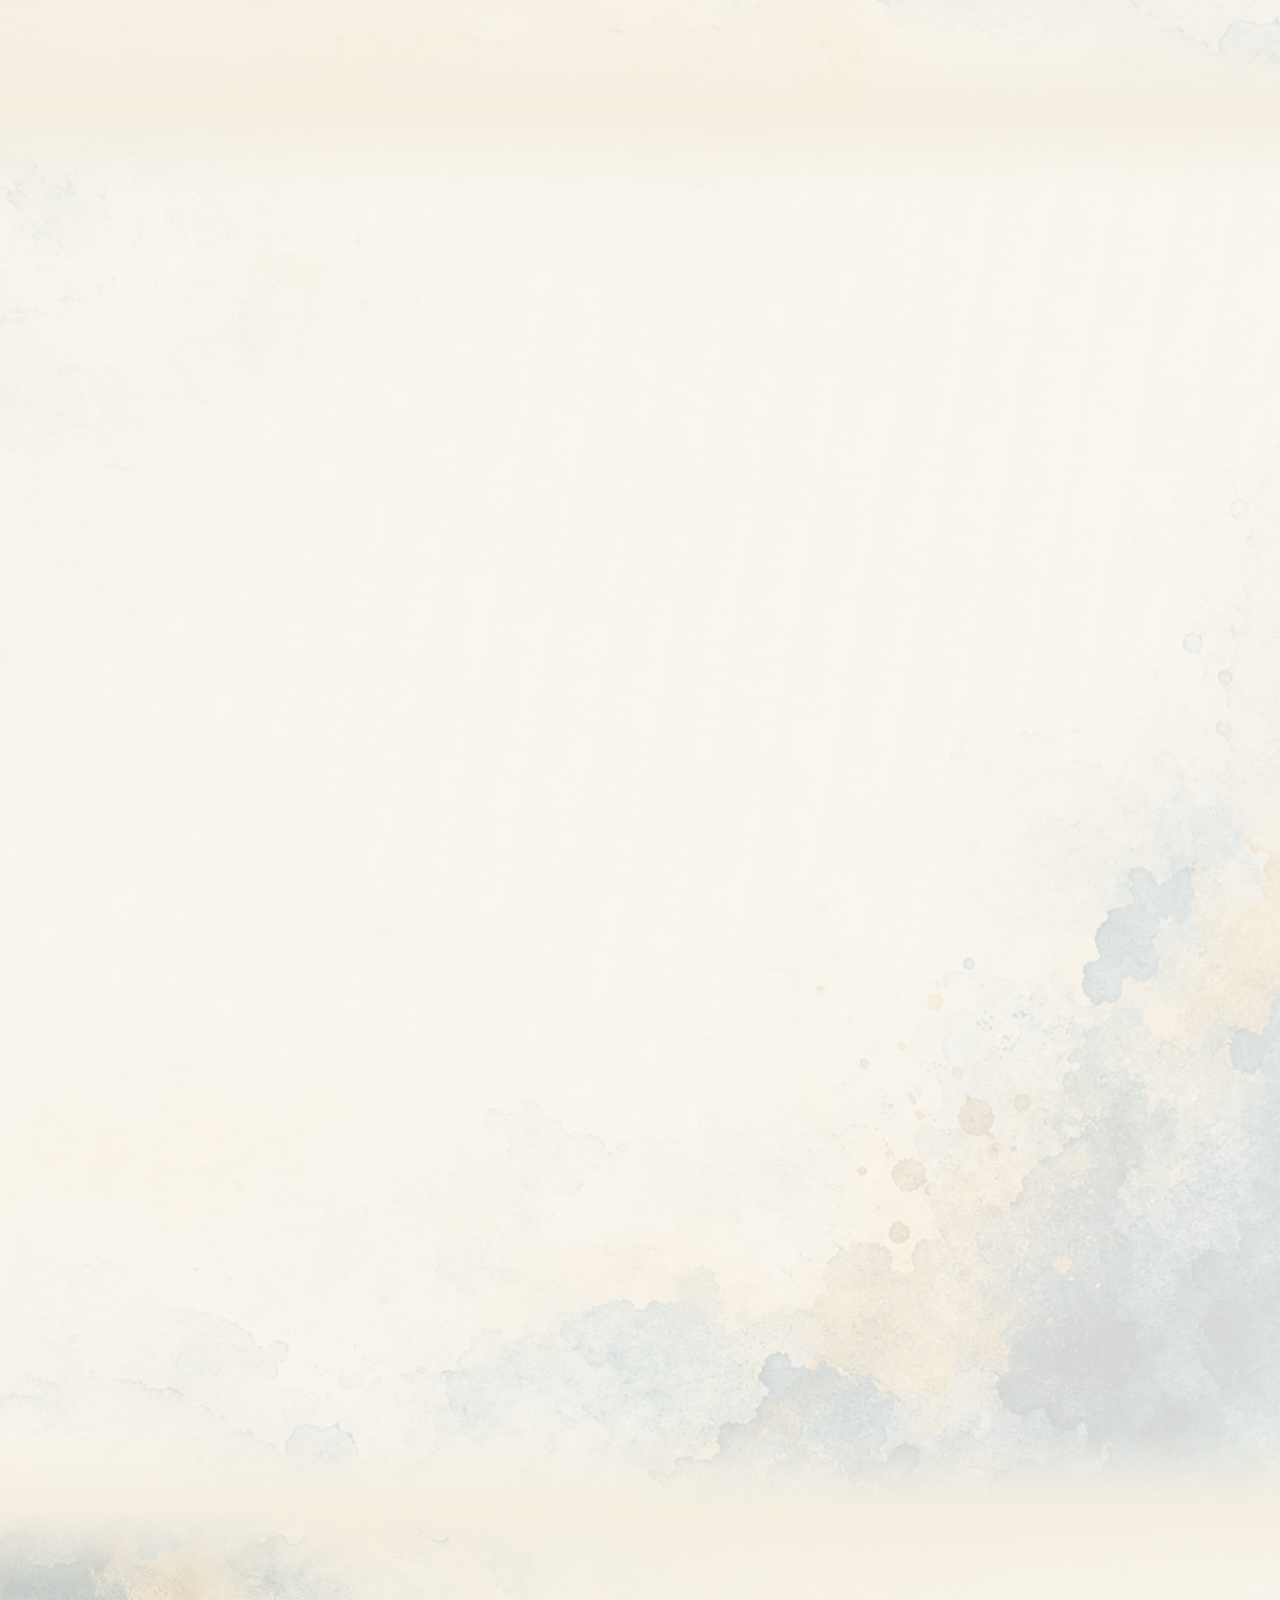
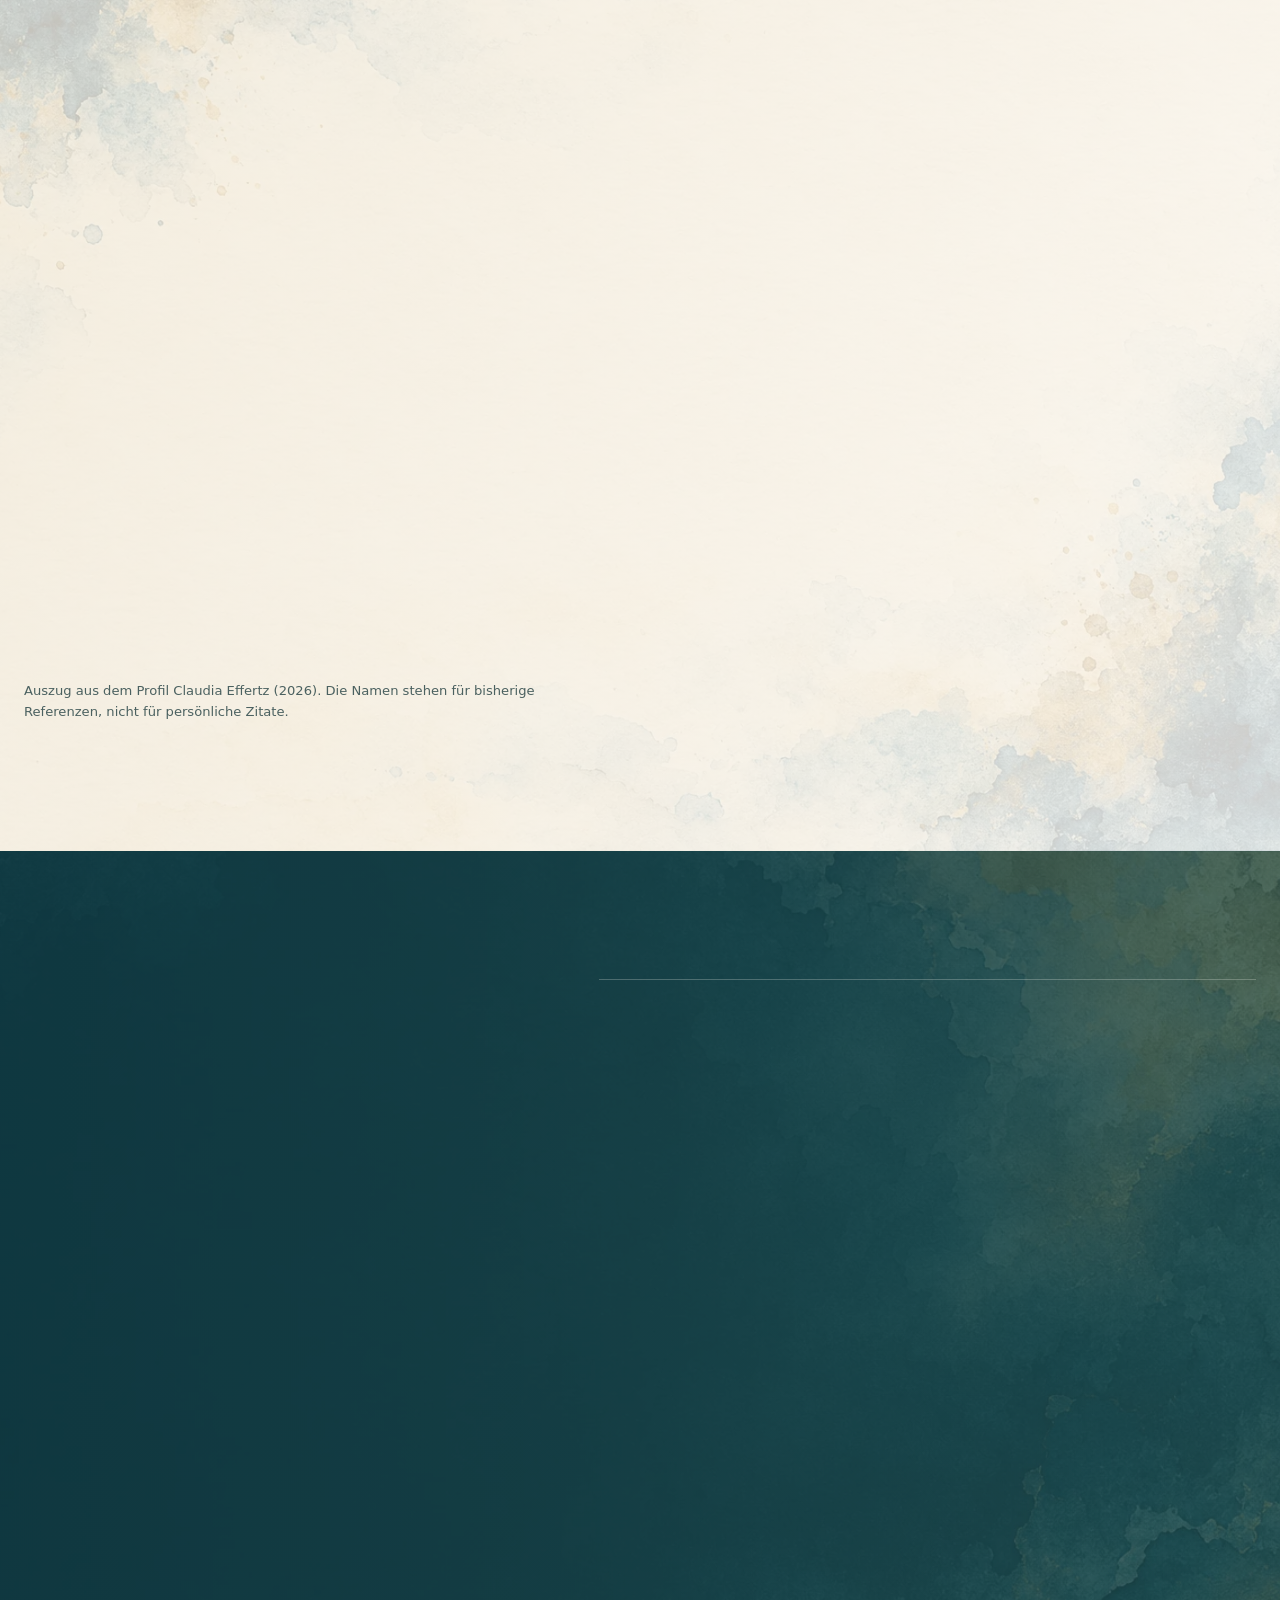
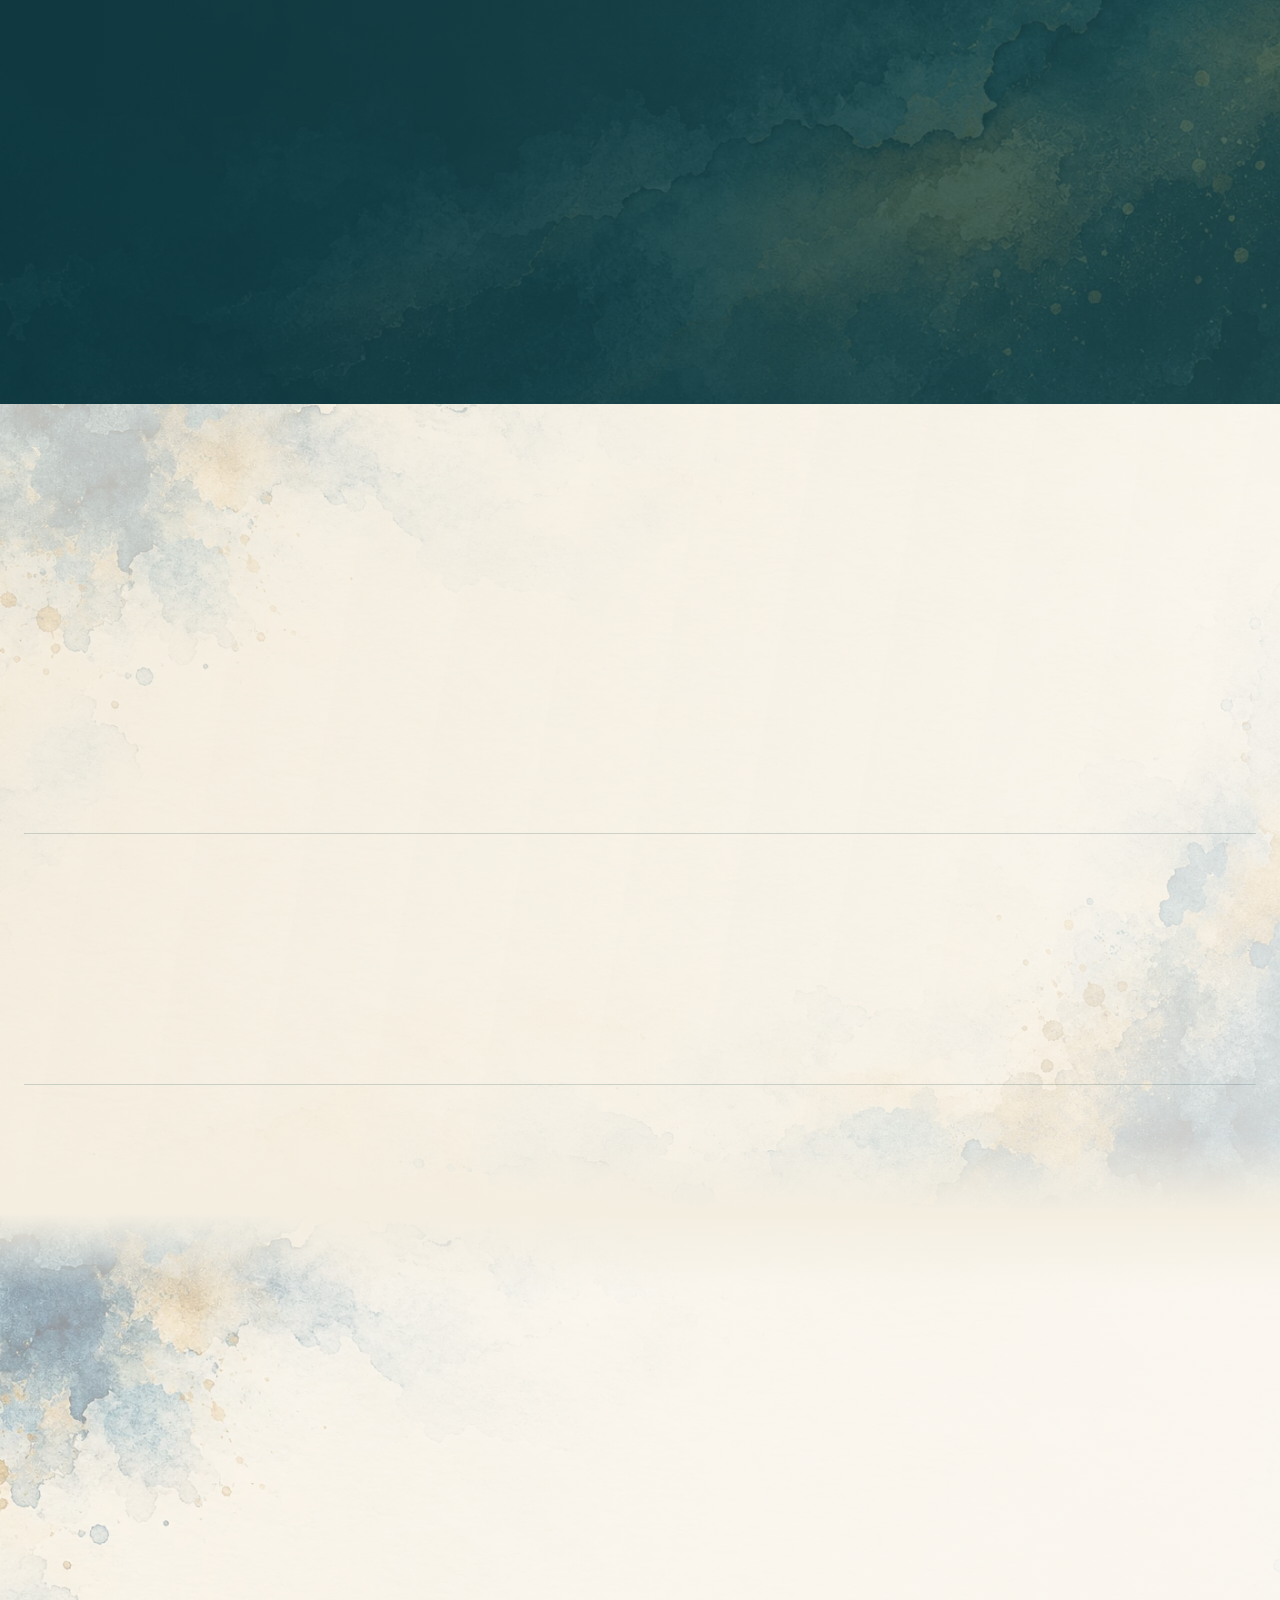
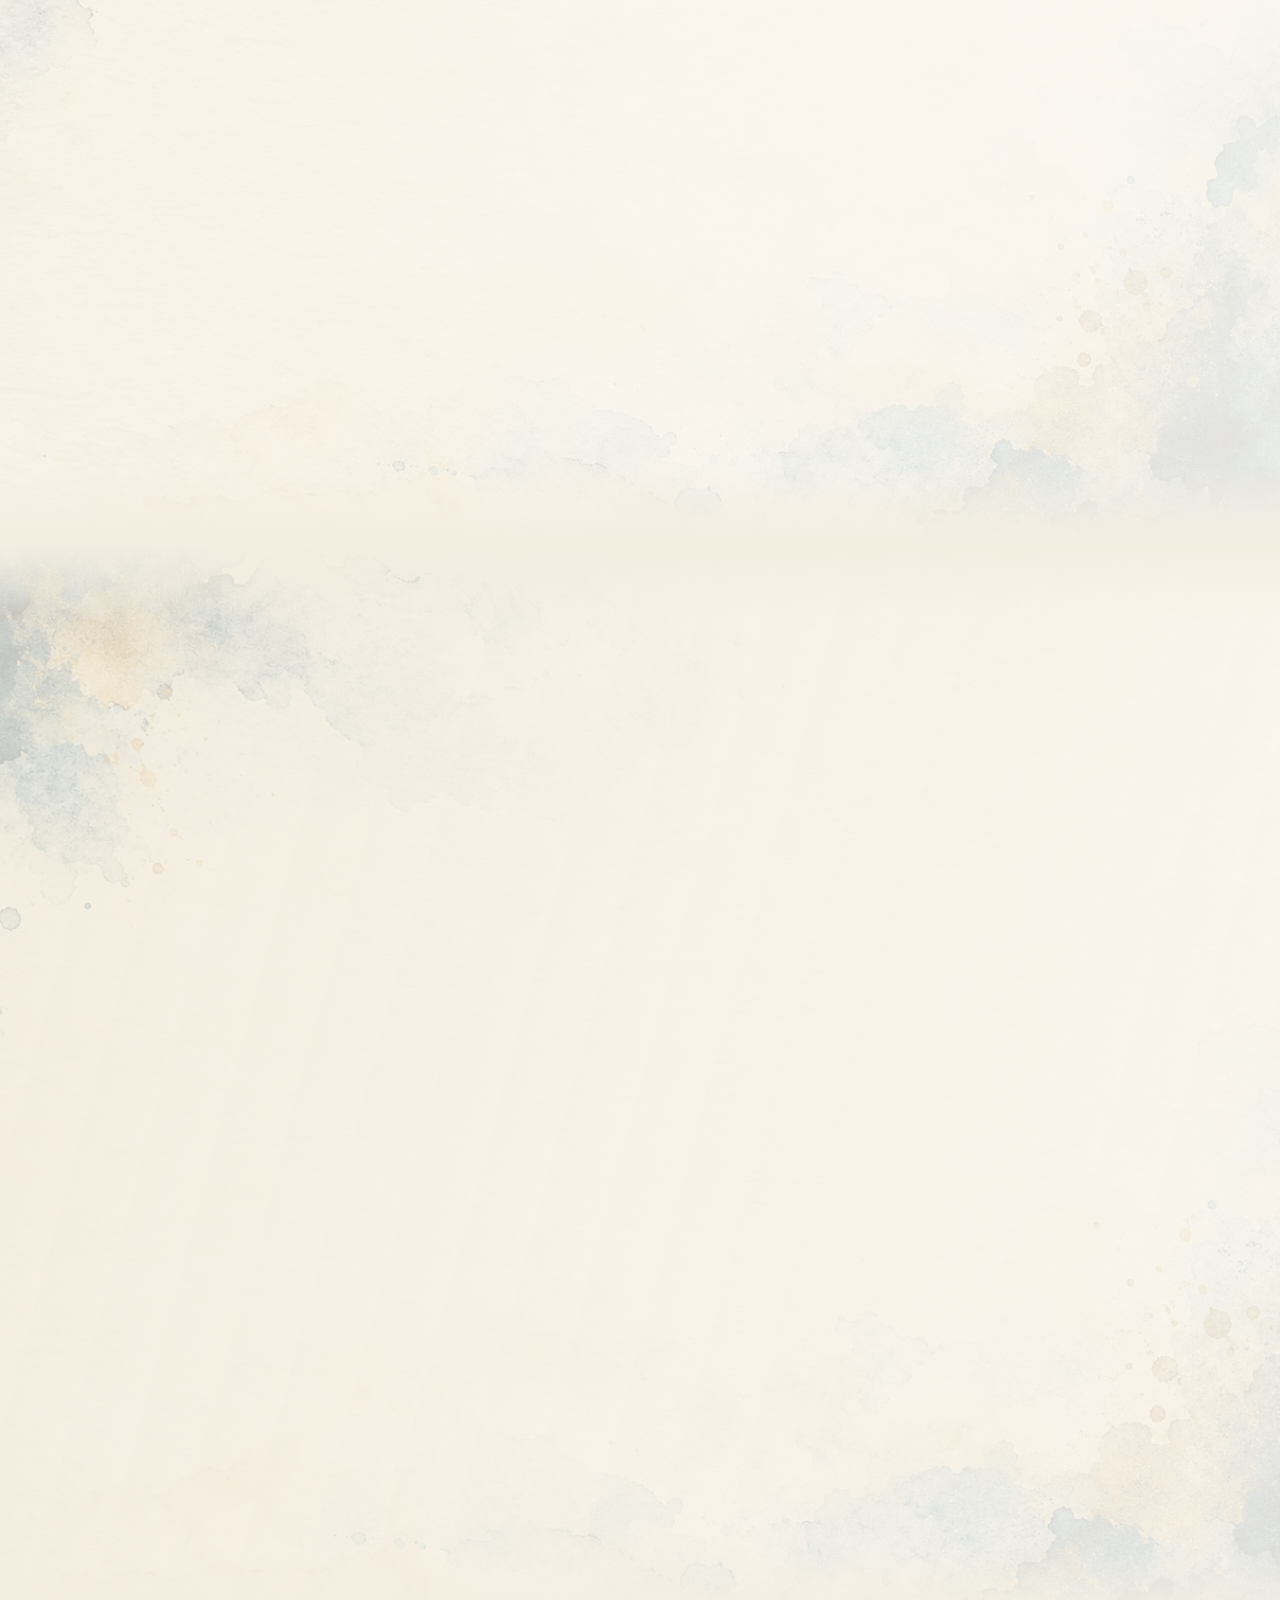
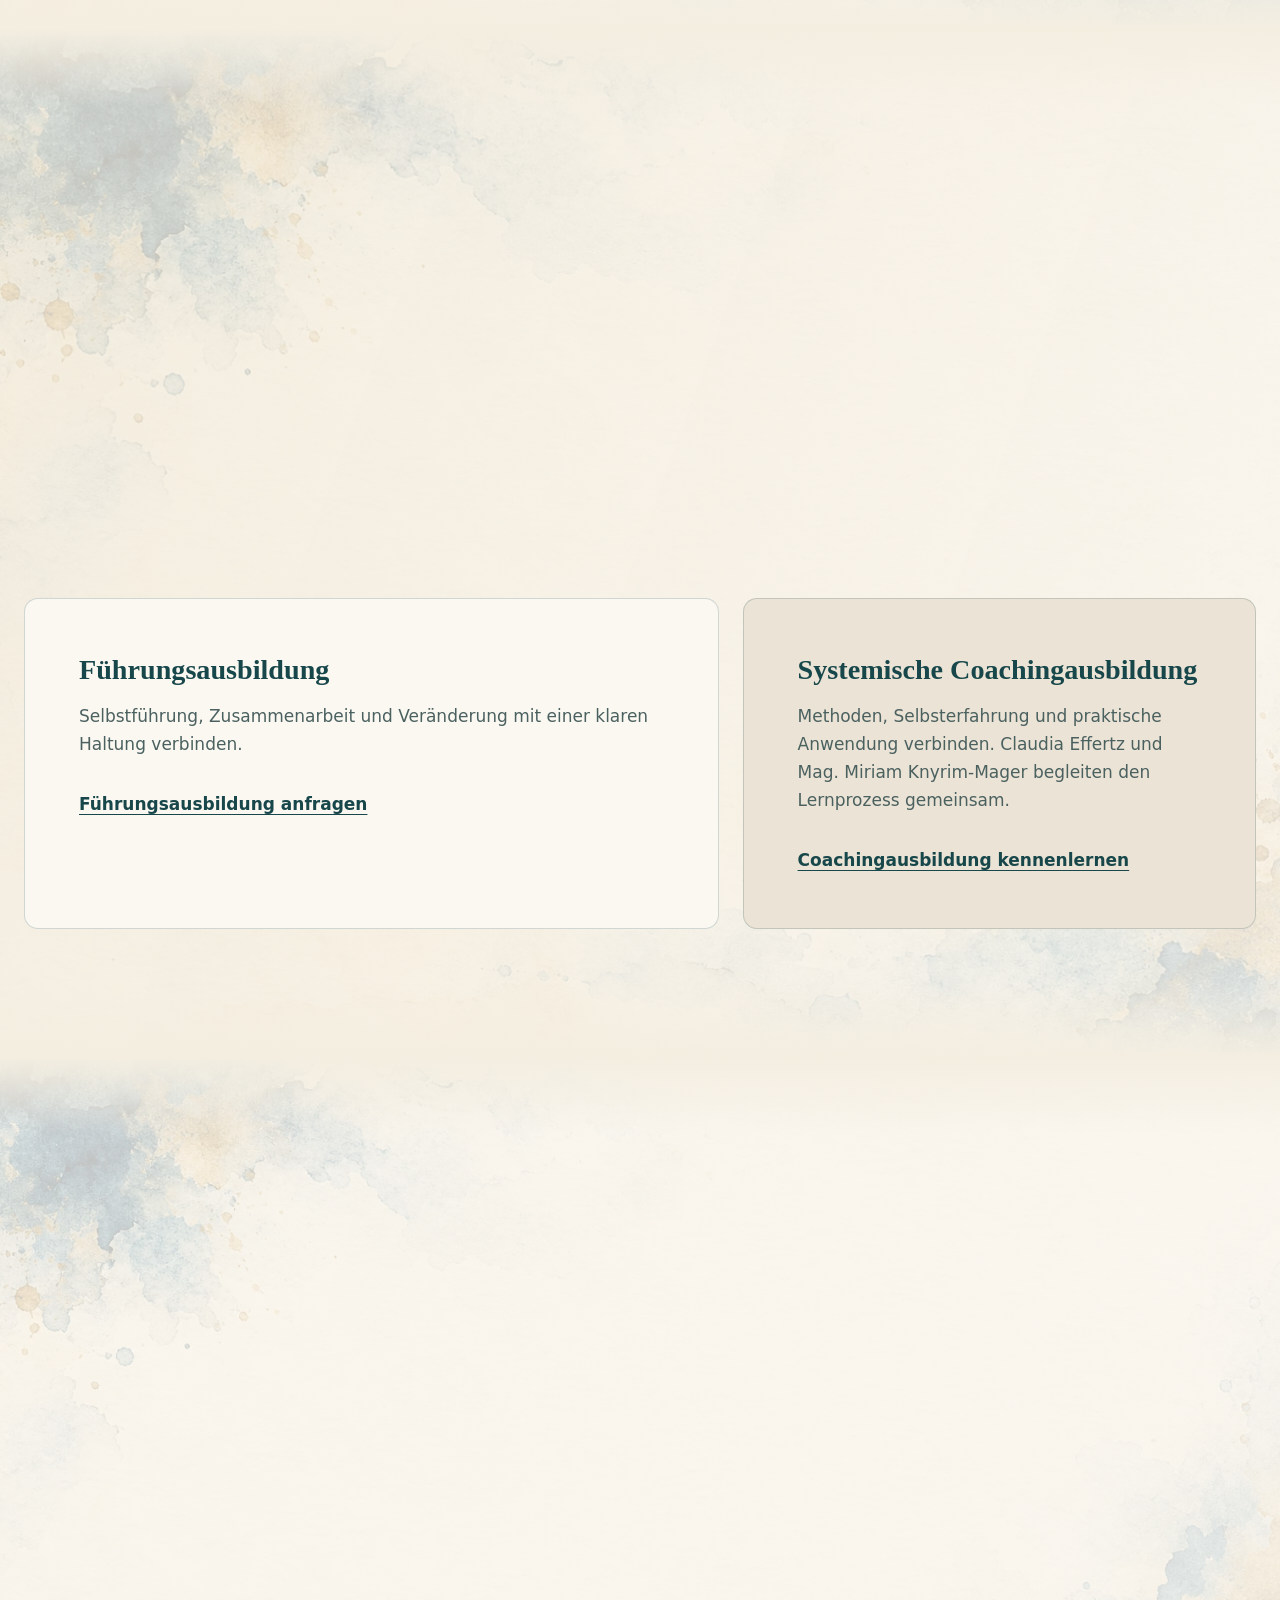
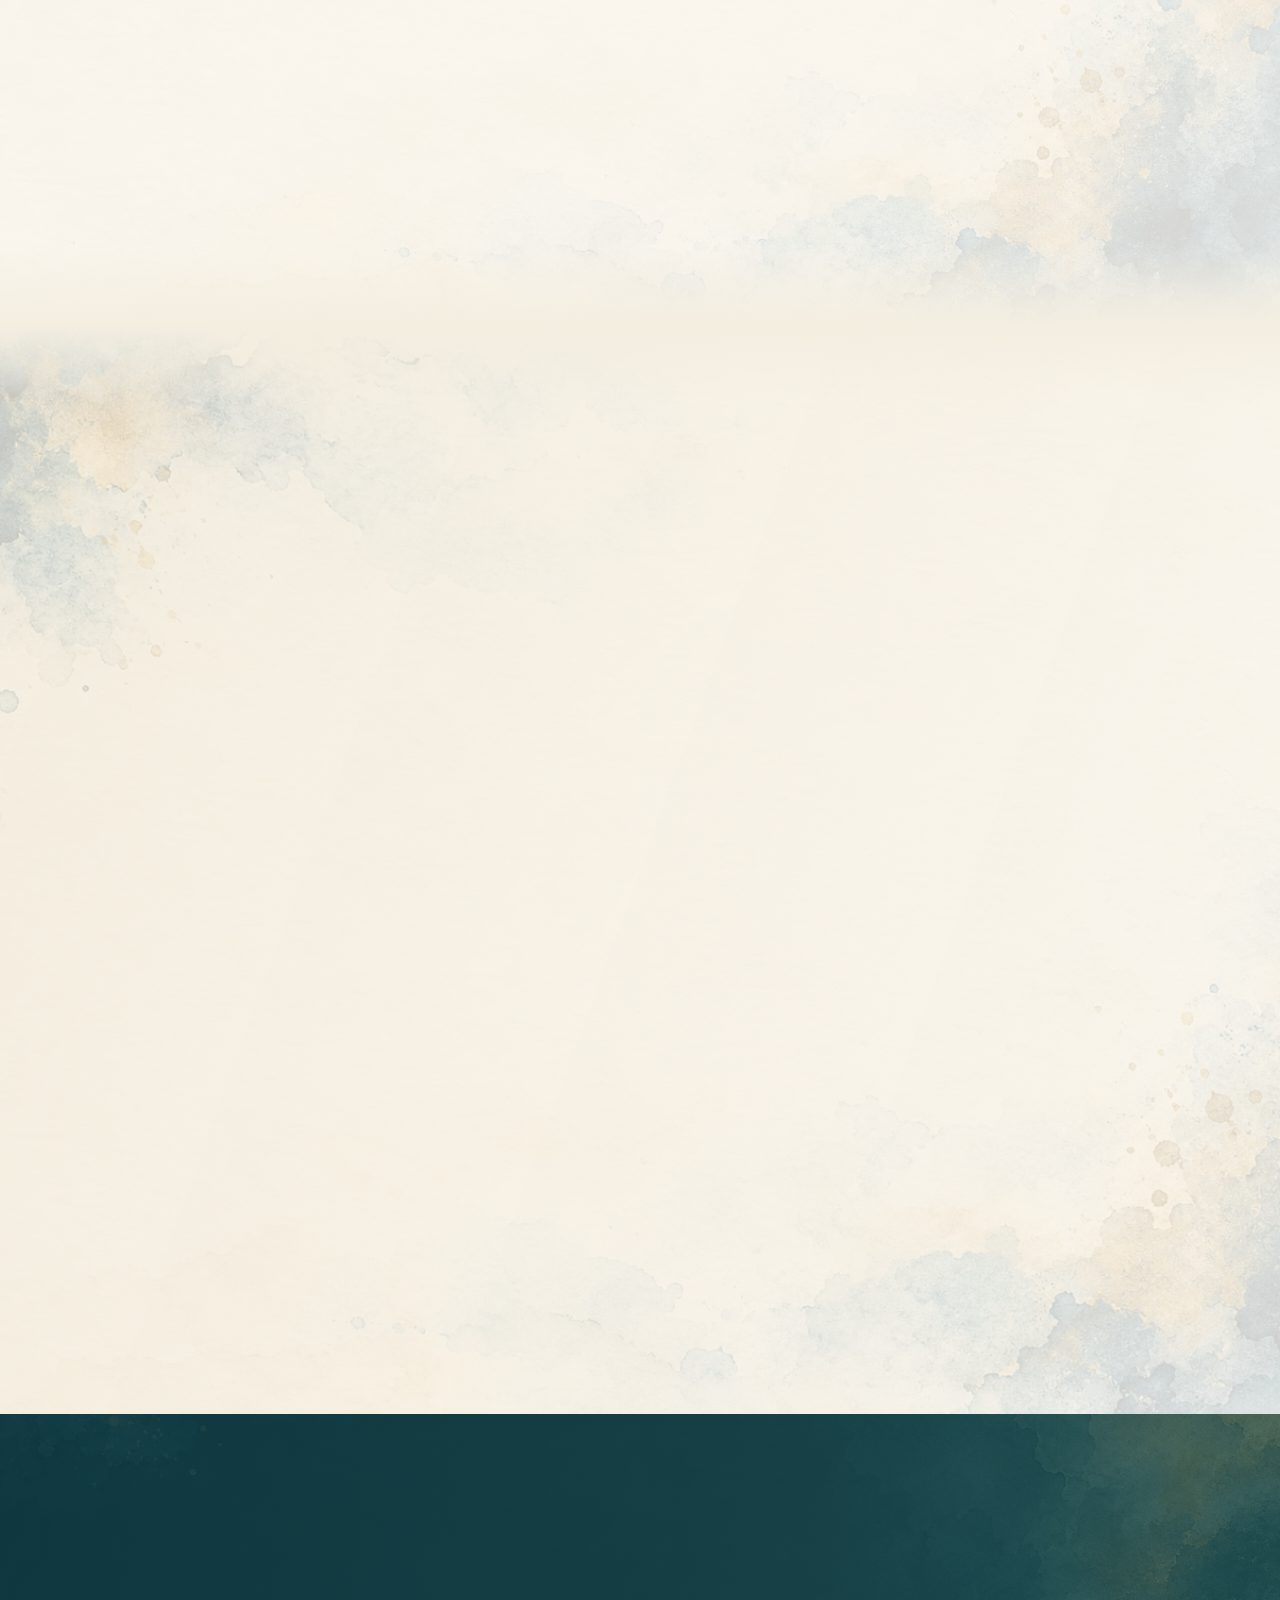
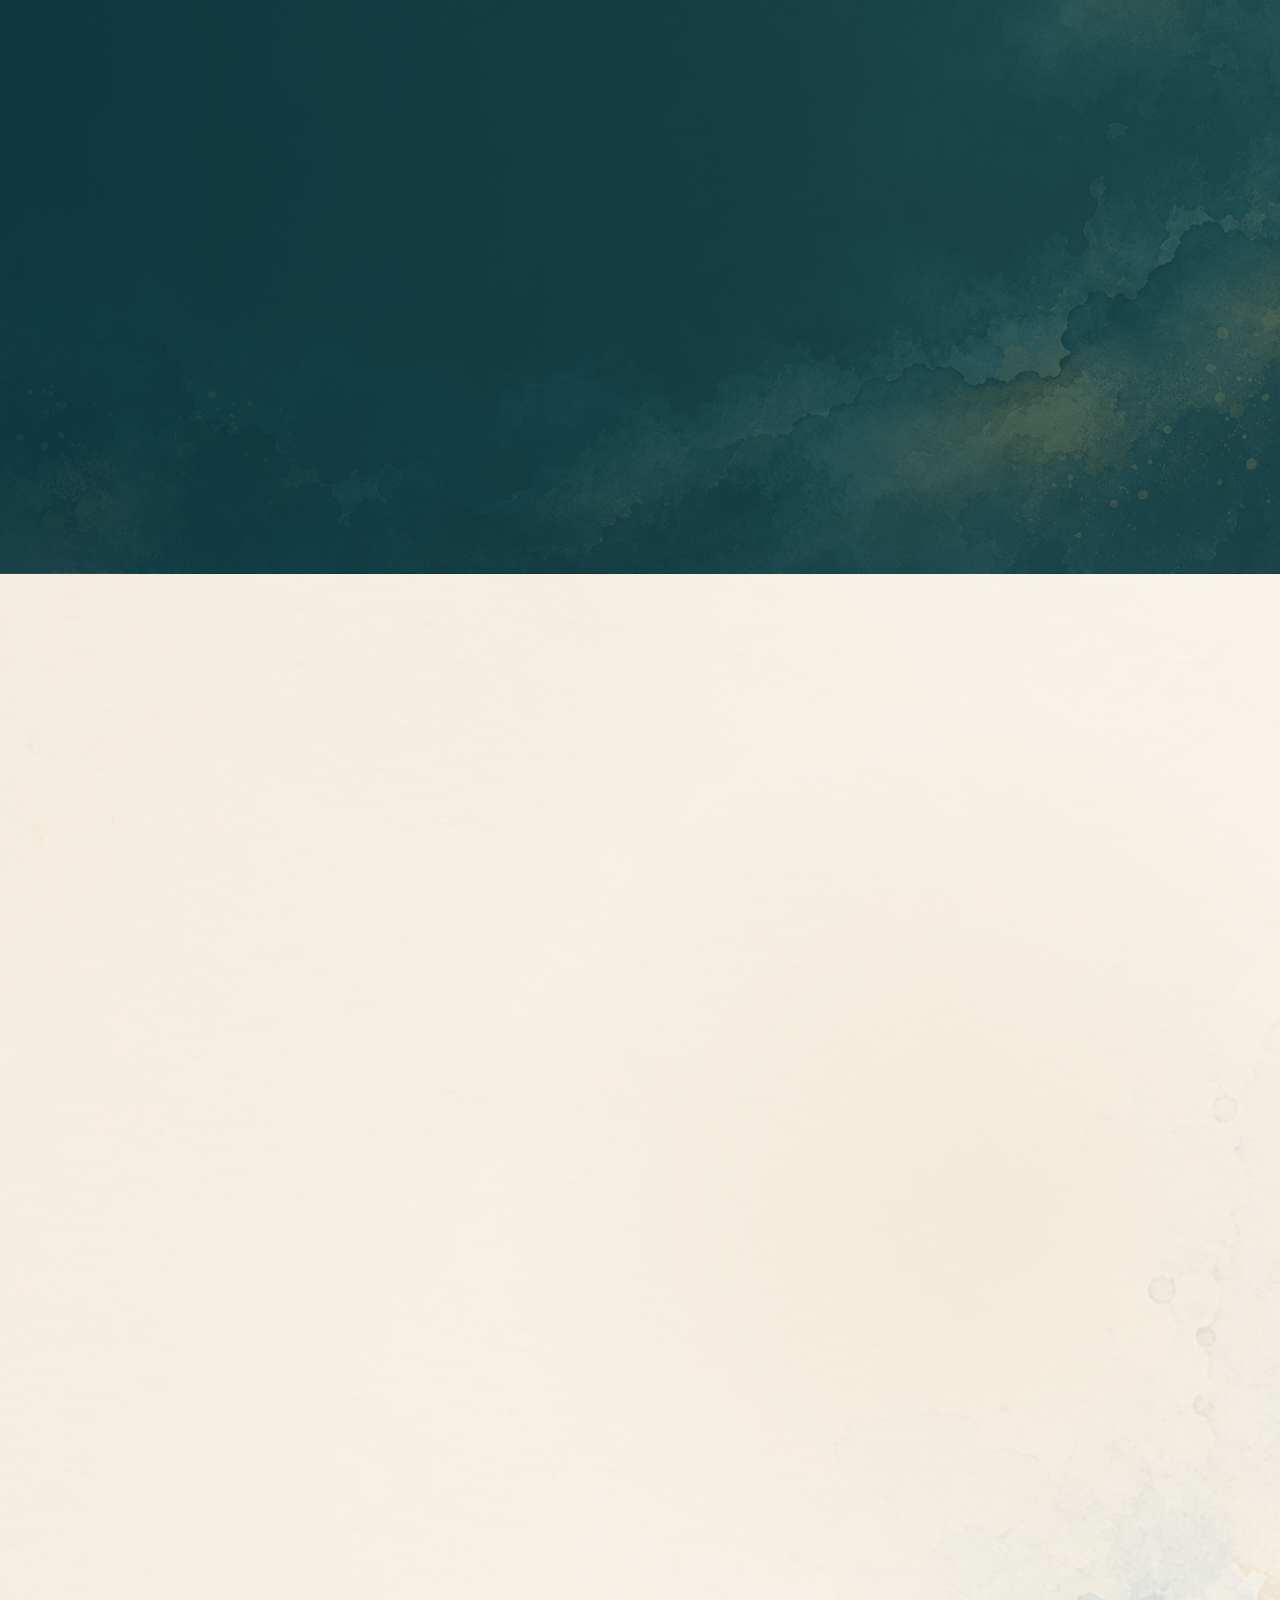
==== commit 410f5550: "Unify subpage design and add book imagery" ====
--- a/index.html
+++ b/index.html
@@ -14,7 +14,7 @@
     <meta property="og:image" content="assets/ce-portrait-hero.webp">
     <title>Claudia Effertz – Die Brückenbauerin</title>
     <link rel="preload" href="assets/ce-portrait-hero.webp" as="image" fetchpriority="high">
-    <link rel="stylesheet" href="styles.css?v=main-light-7">
+    <link rel="stylesheet" href="styles.css?v=main-light-8">
     <script src="script.js?v=main-light-1" defer></script>
   </head>
   <body class="site-home">
--- a/styles.css
+++ b/styles.css
@@ -1061,3 +1061,53 @@
 input:not([type="checkbox"]):not([type="radio"]):focus-visible,
 textarea:focus-visible,
 select:focus-visible { outline: 3px solid #76551f; outline-offset: 3px; }
+
+/* Subpages share one uninterrupted paper field instead of restarting the
+   watercolor photograph at every section boundary. */
+.book-page main,
+.podcast-page main,
+.legal-page .legal-main {
+  background: radial-gradient(circle at 4% 8%, rgb(198 154 75 / 8%), transparent 28%),
+    radial-gradient(circle at 96% 62%, rgb(23 71 74 / 7%), transparent 34%),
+    linear-gradient(110deg, #fbf8f2, #f4eee1 54%, #fbf8f2);
+}
+.book-page main > section.page-head,
+.book-page main > section.section:not(.page-cta),
+.podcast-page main > section.page-head,
+.podcast-page main > section.section { background: transparent; }
+.book-page .page-cta,
+.book-page .site-footer,
+.podcast-page .site-footer,
+.legal-page .site-footer { border-top: var(--gold-rule) solid rgb(198 154 75 / 70%); }
+
+.book-metaphors__image {
+  overflow: hidden;
+  aspect-ratio: 16 / 9;
+  margin: 0 0 clamp(2rem, 4vw, 3rem);
+  border: 1px solid rgb(198 154 75 / 28%);
+  border-radius: var(--radius);
+  box-shadow: var(--shadow);
+}
+.book-metaphors__image img,
+.book-edition__image img { width: 100%; height: 100%; object-fit: cover; }
+.book-edition__image {
+  overflow: hidden;
+  aspect-ratio: 4 / 3;
+  margin-top: clamp(1.5rem, 3vw, 2.5rem);
+  border: 1px solid rgb(198 154 75 / 28%);
+  border-radius: var(--radius);
+  box-shadow: var(--shadow);
+}
+
+.legal-title .eyebrow {
+  color: var(--accent-strong);
+  font-size: .75rem;
+  font-weight: 800;
+  letter-spacing: .16em;
+  text-transform: uppercase;
+}
+.legal-title::after { width: 82px; height: var(--gold-rule); background: var(--accent); content: ""; }
+.legal-content {
+  background: linear-gradient(115deg, rgb(251 248 242 / 96%), rgb(251 248 242 / 93%)),
+    url('assets/aquarell-pergament.webp') center / cover;
+}
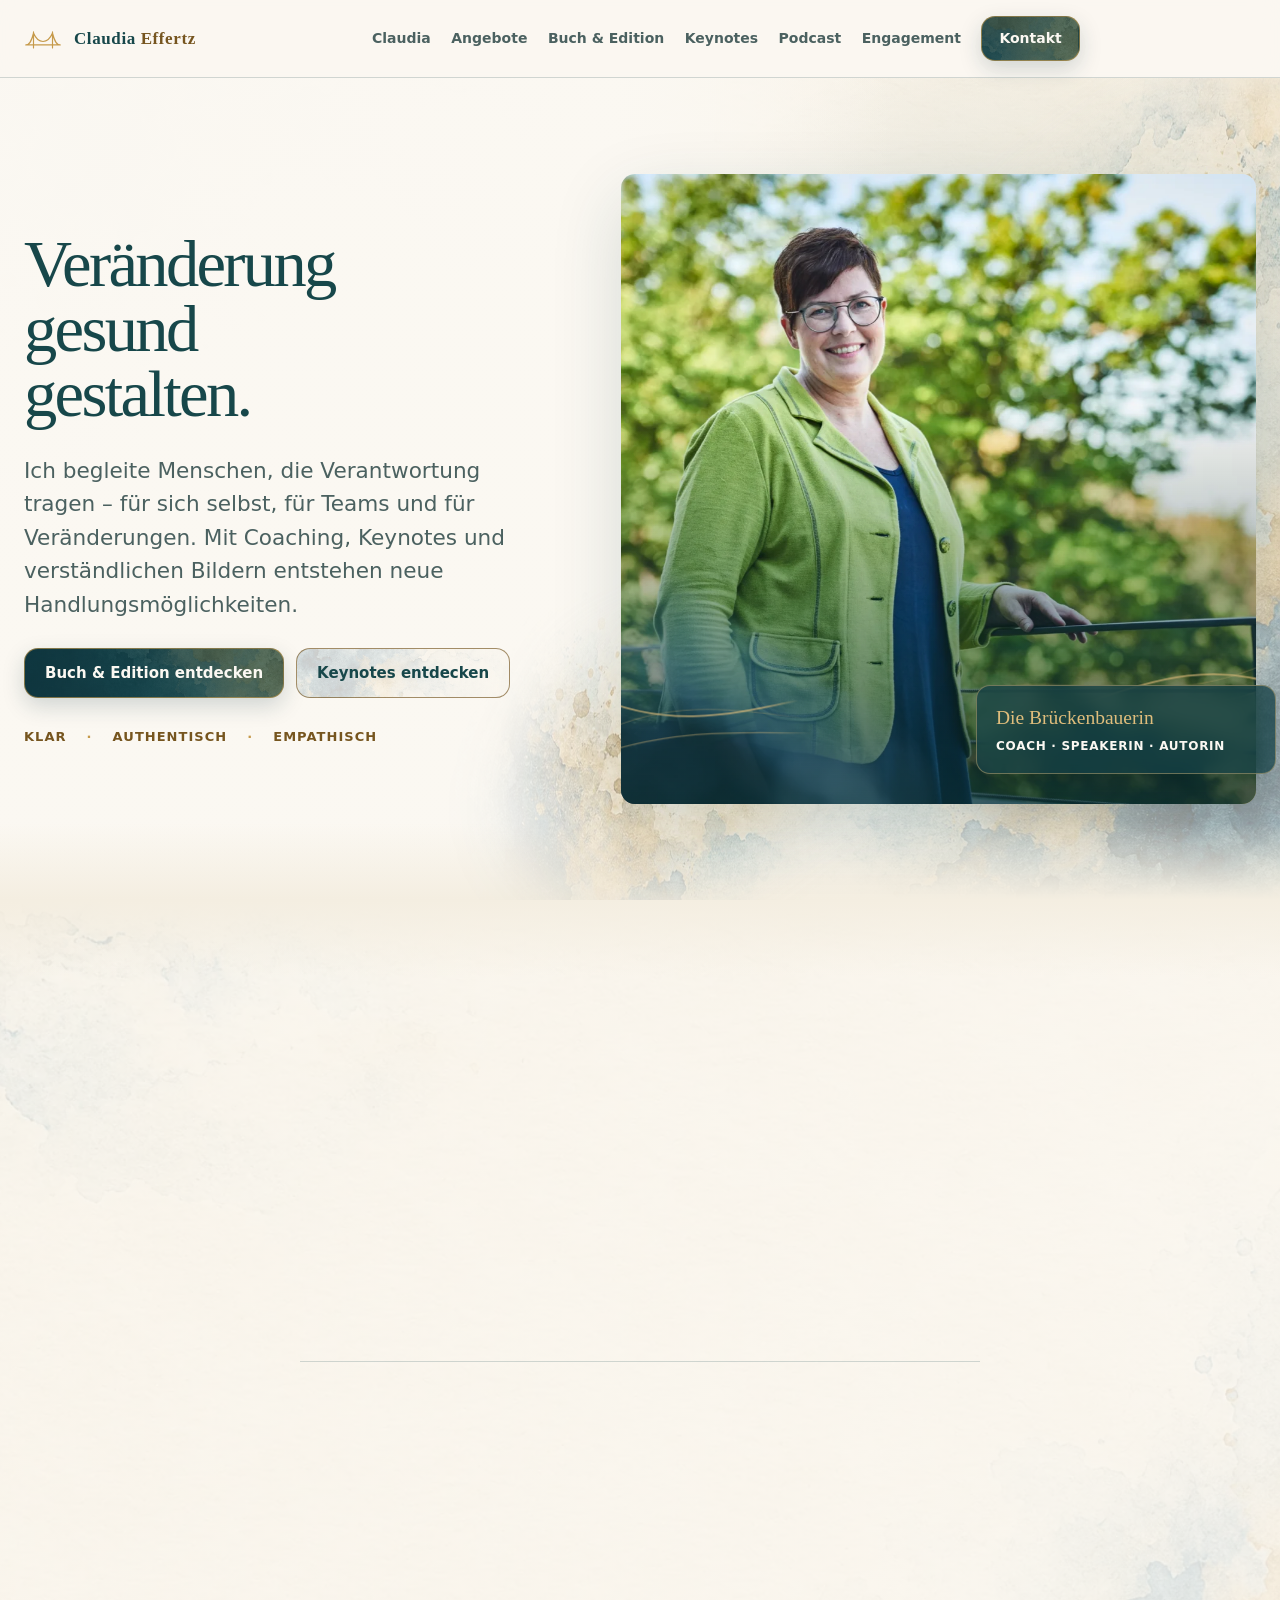
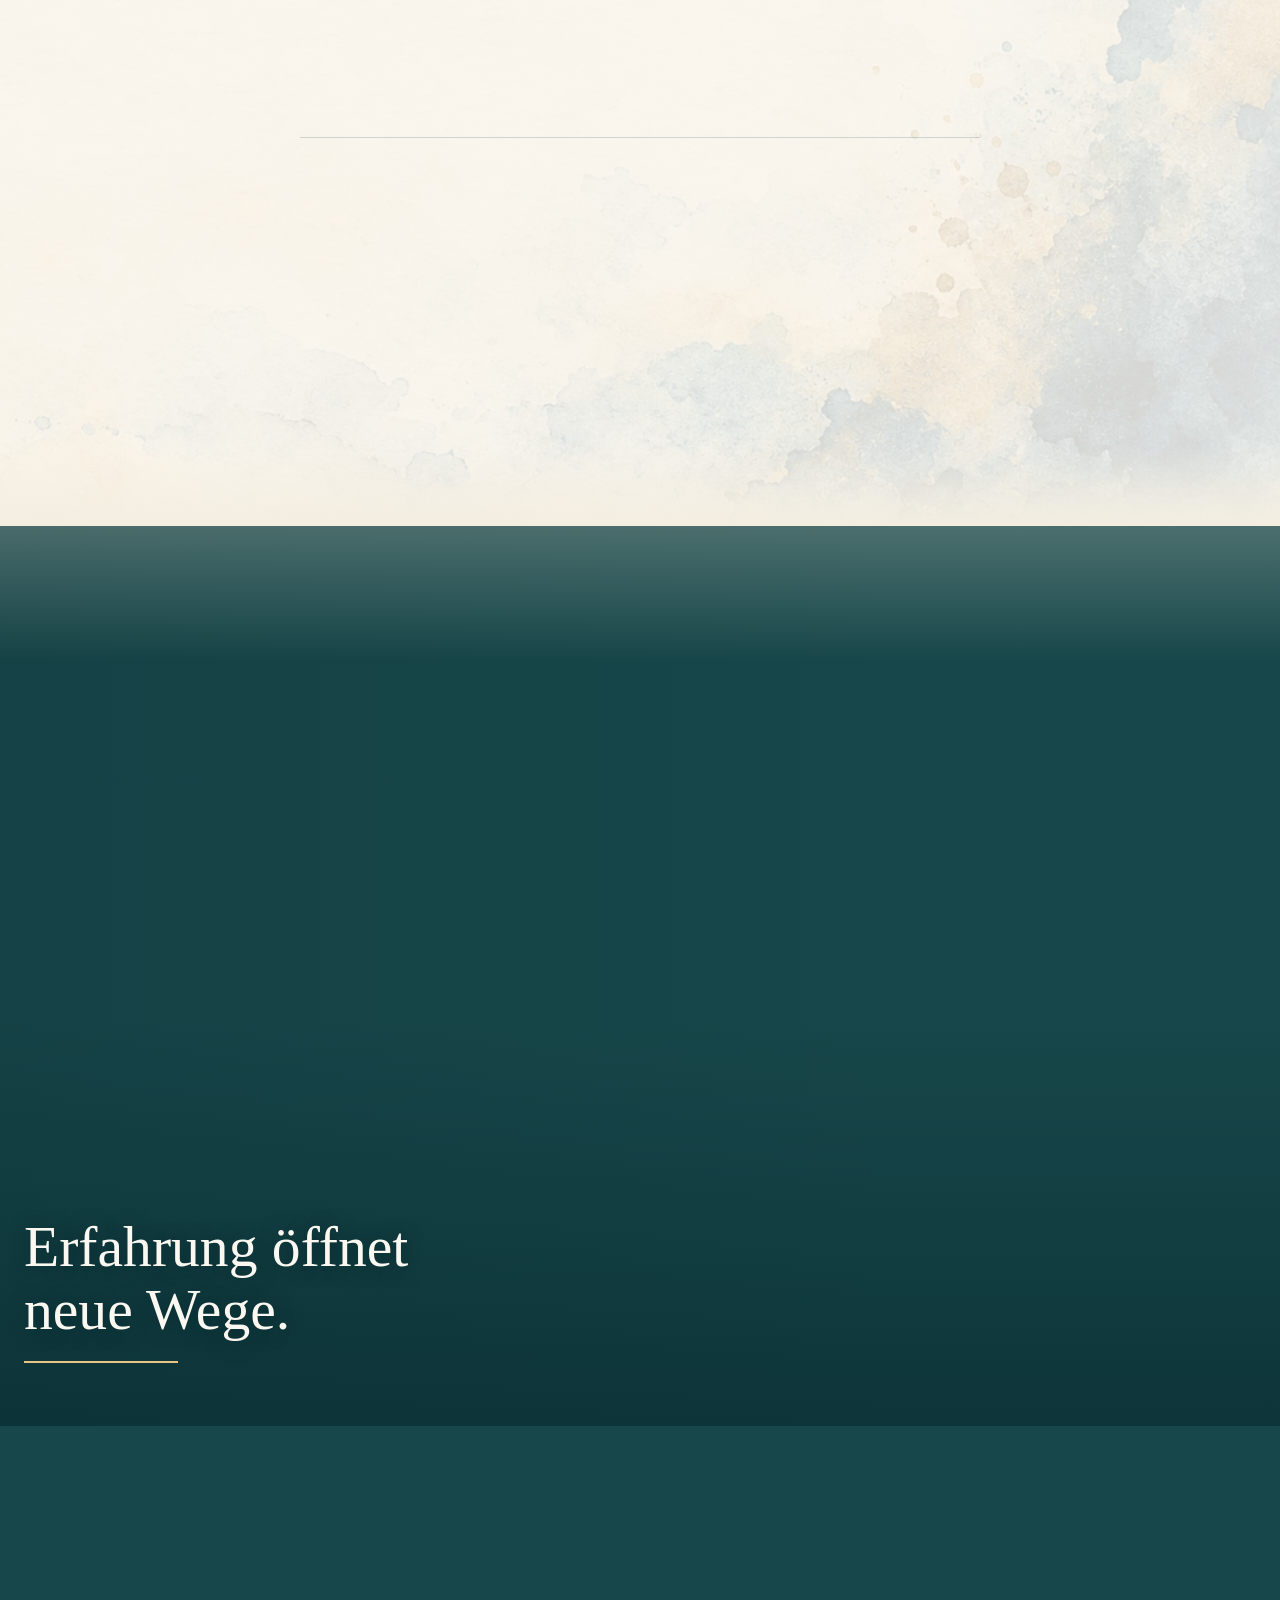
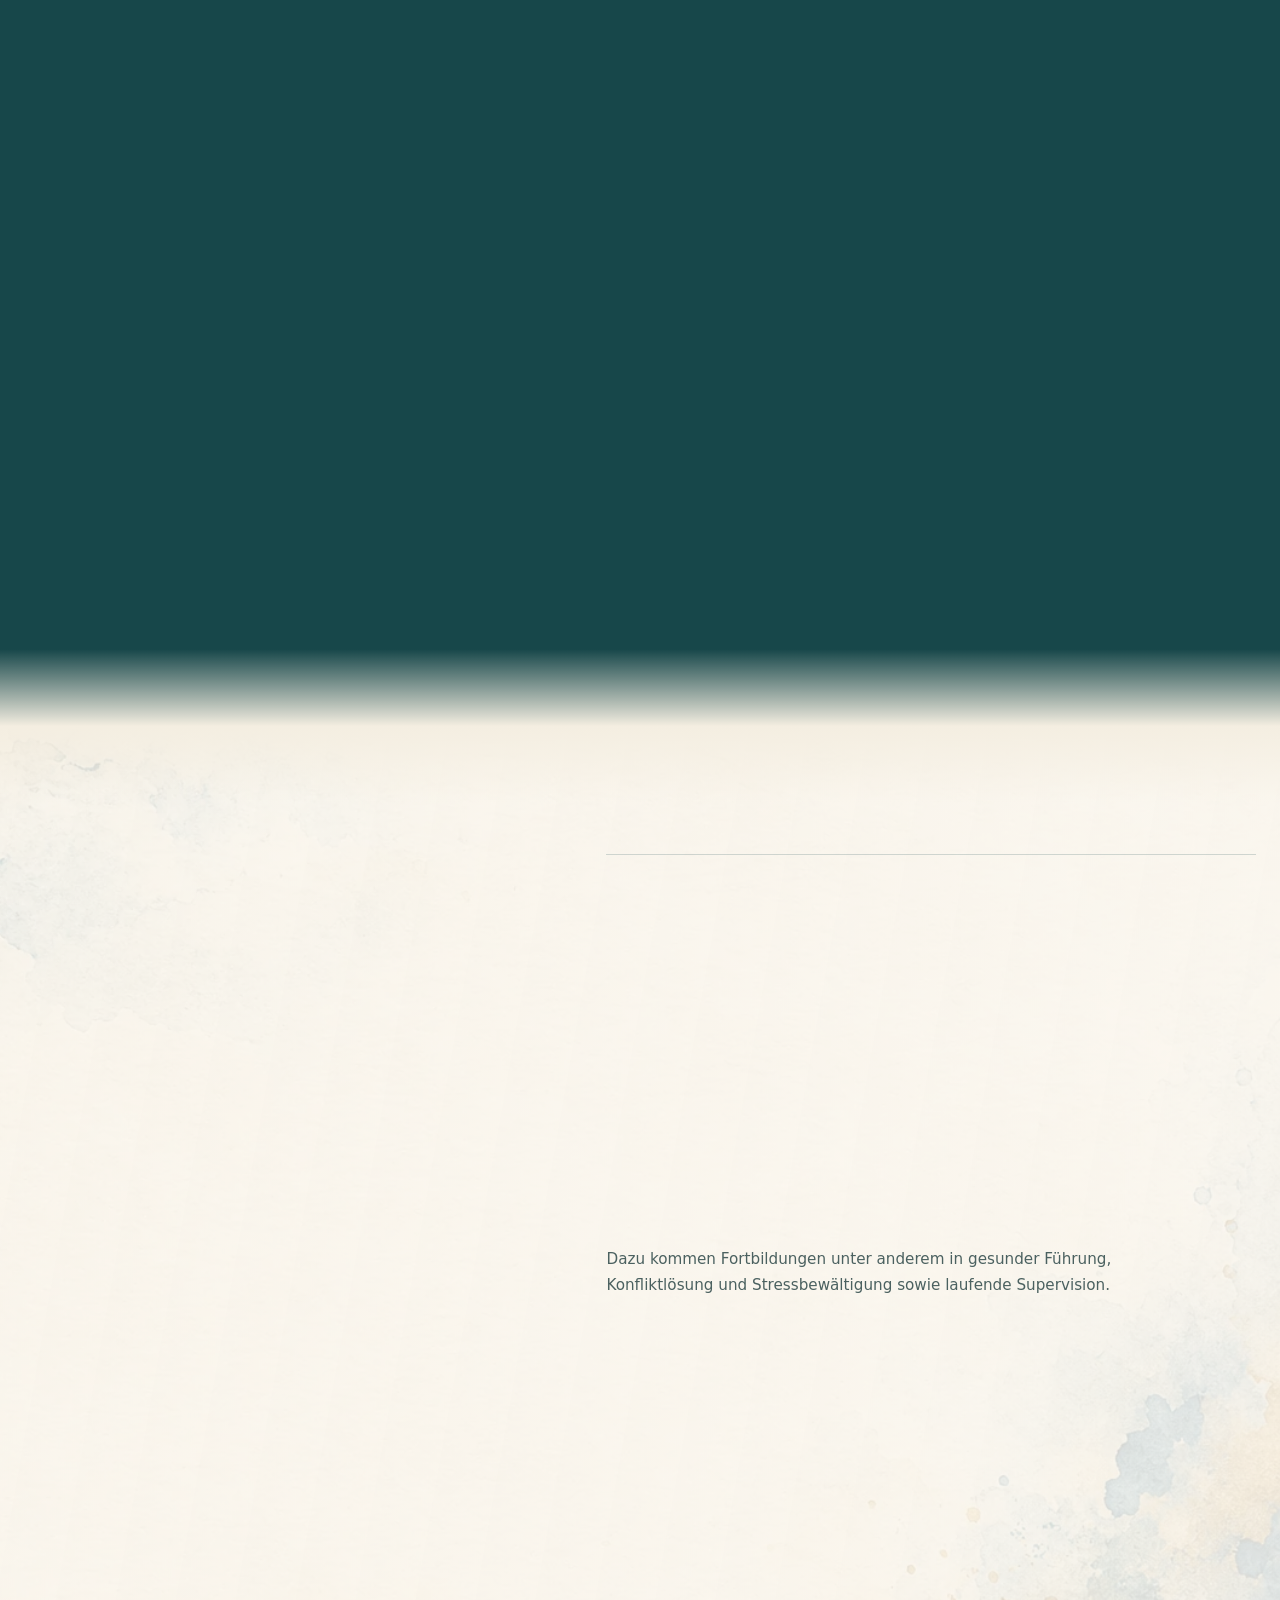
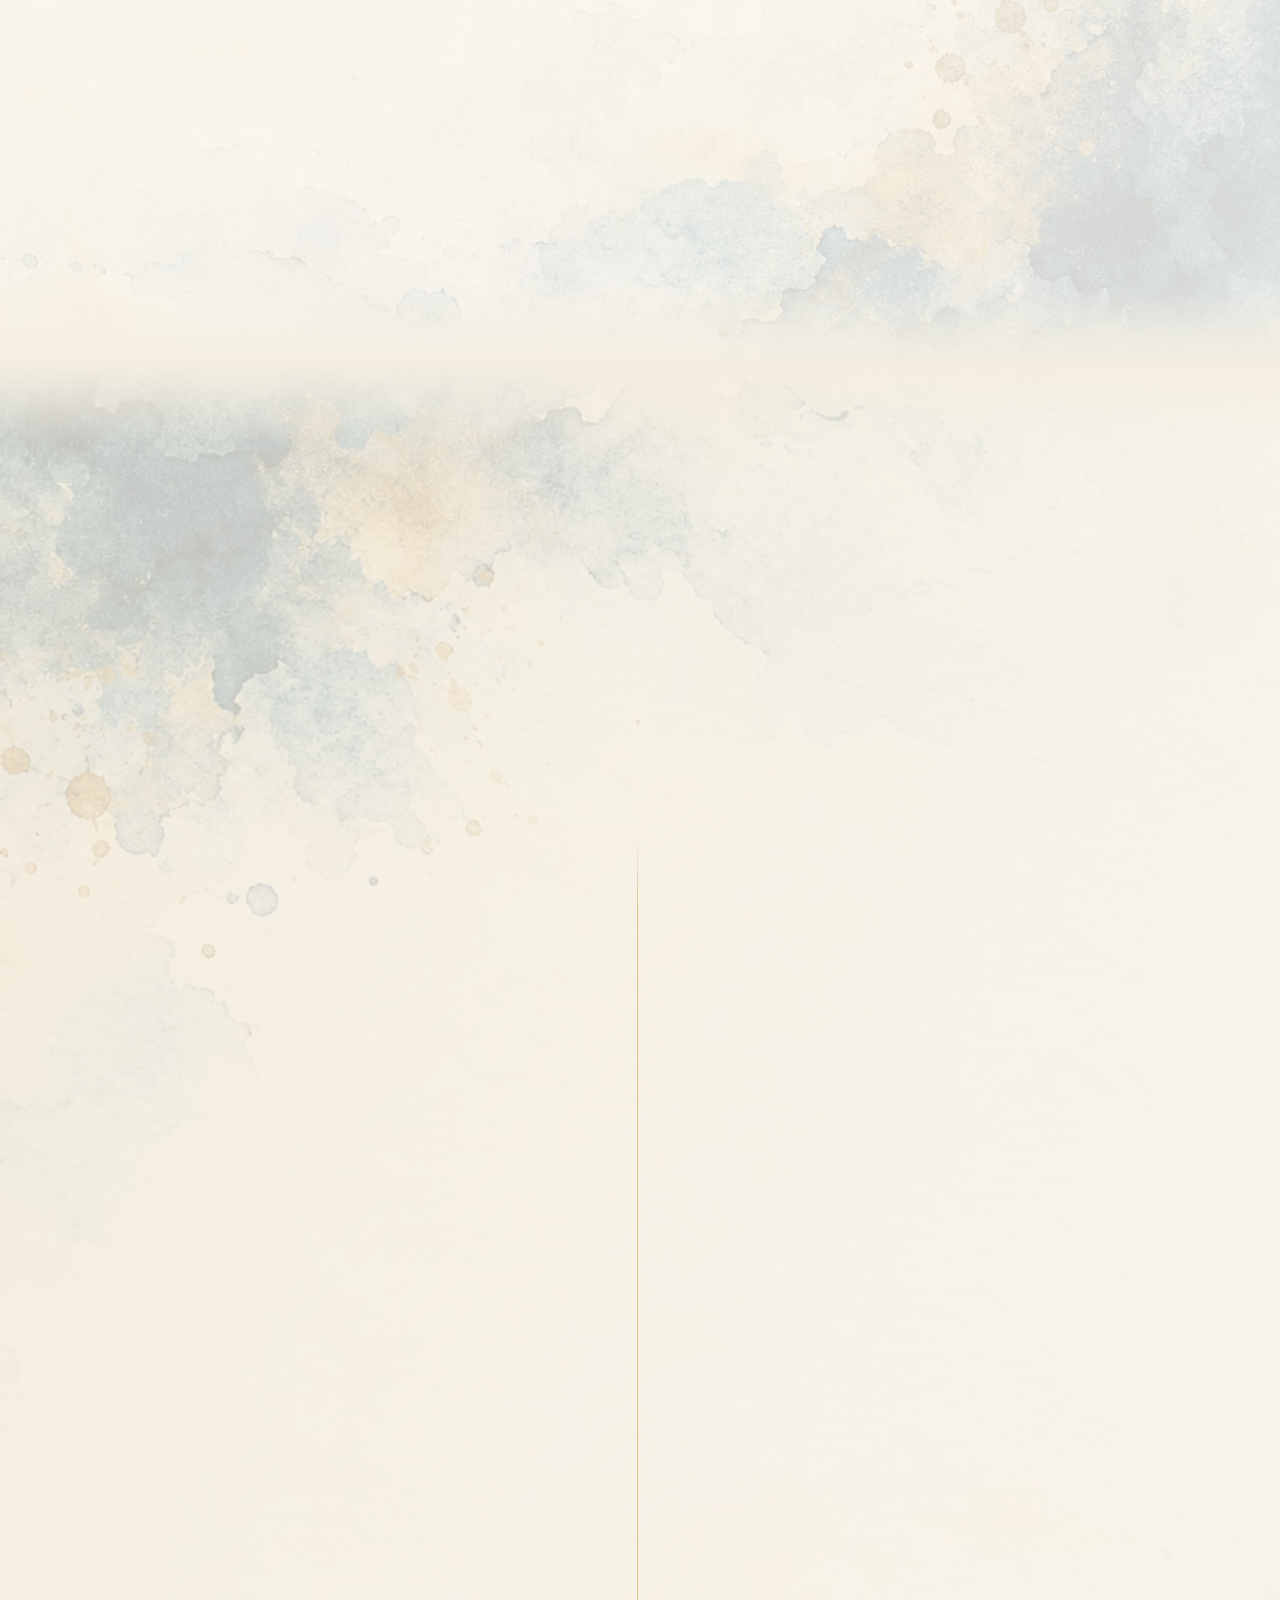
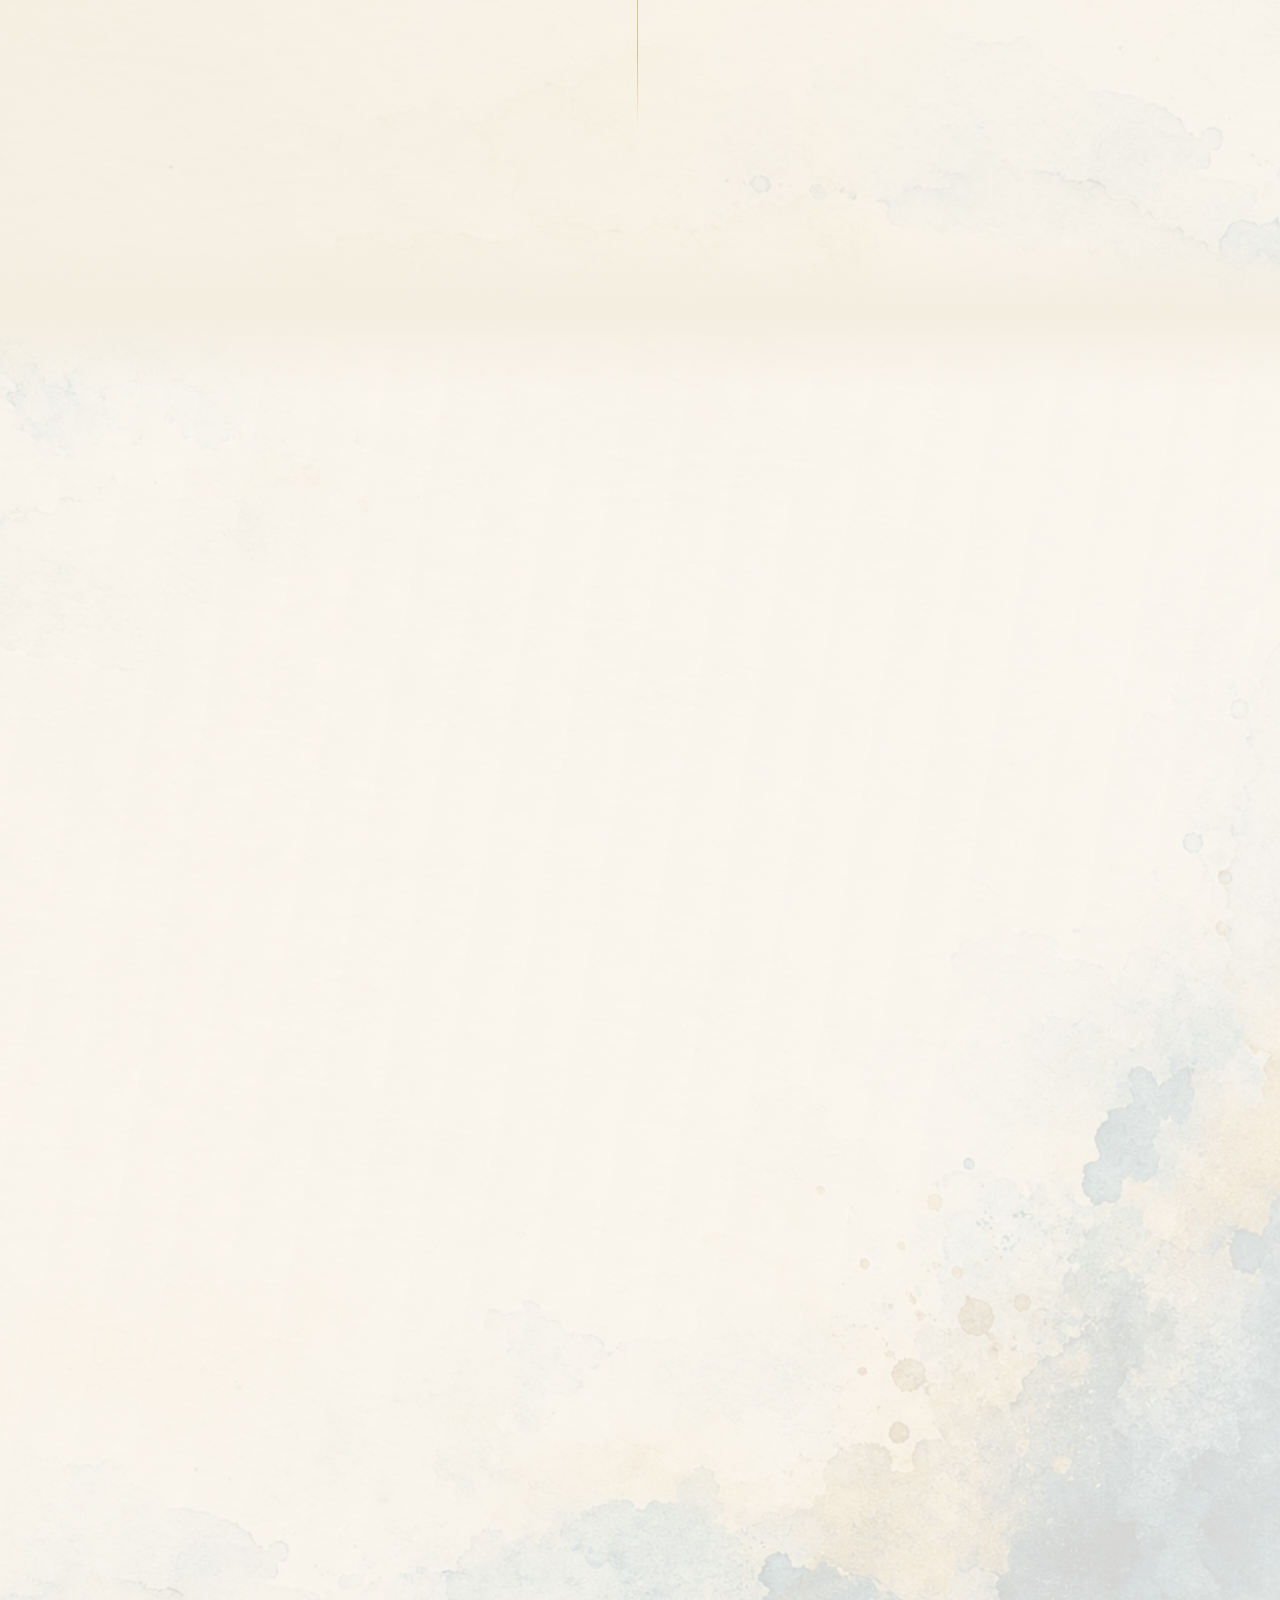
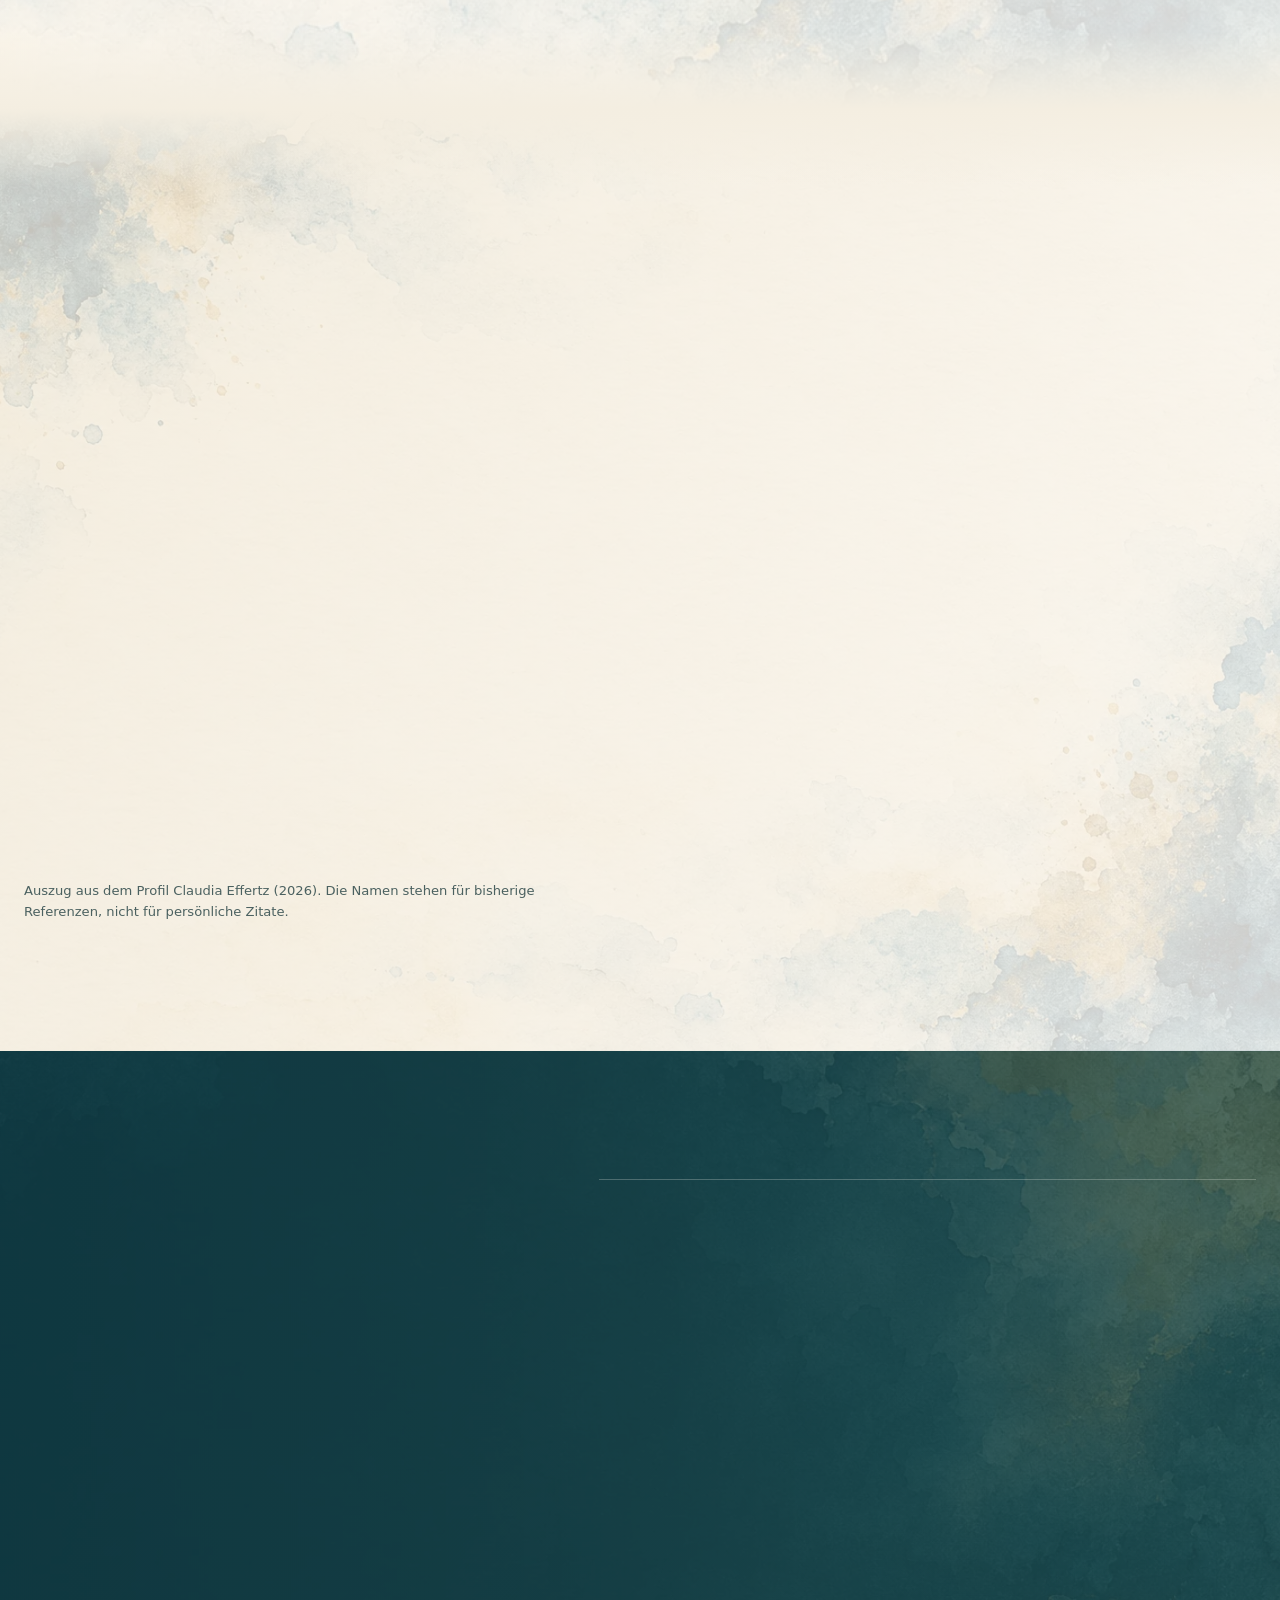
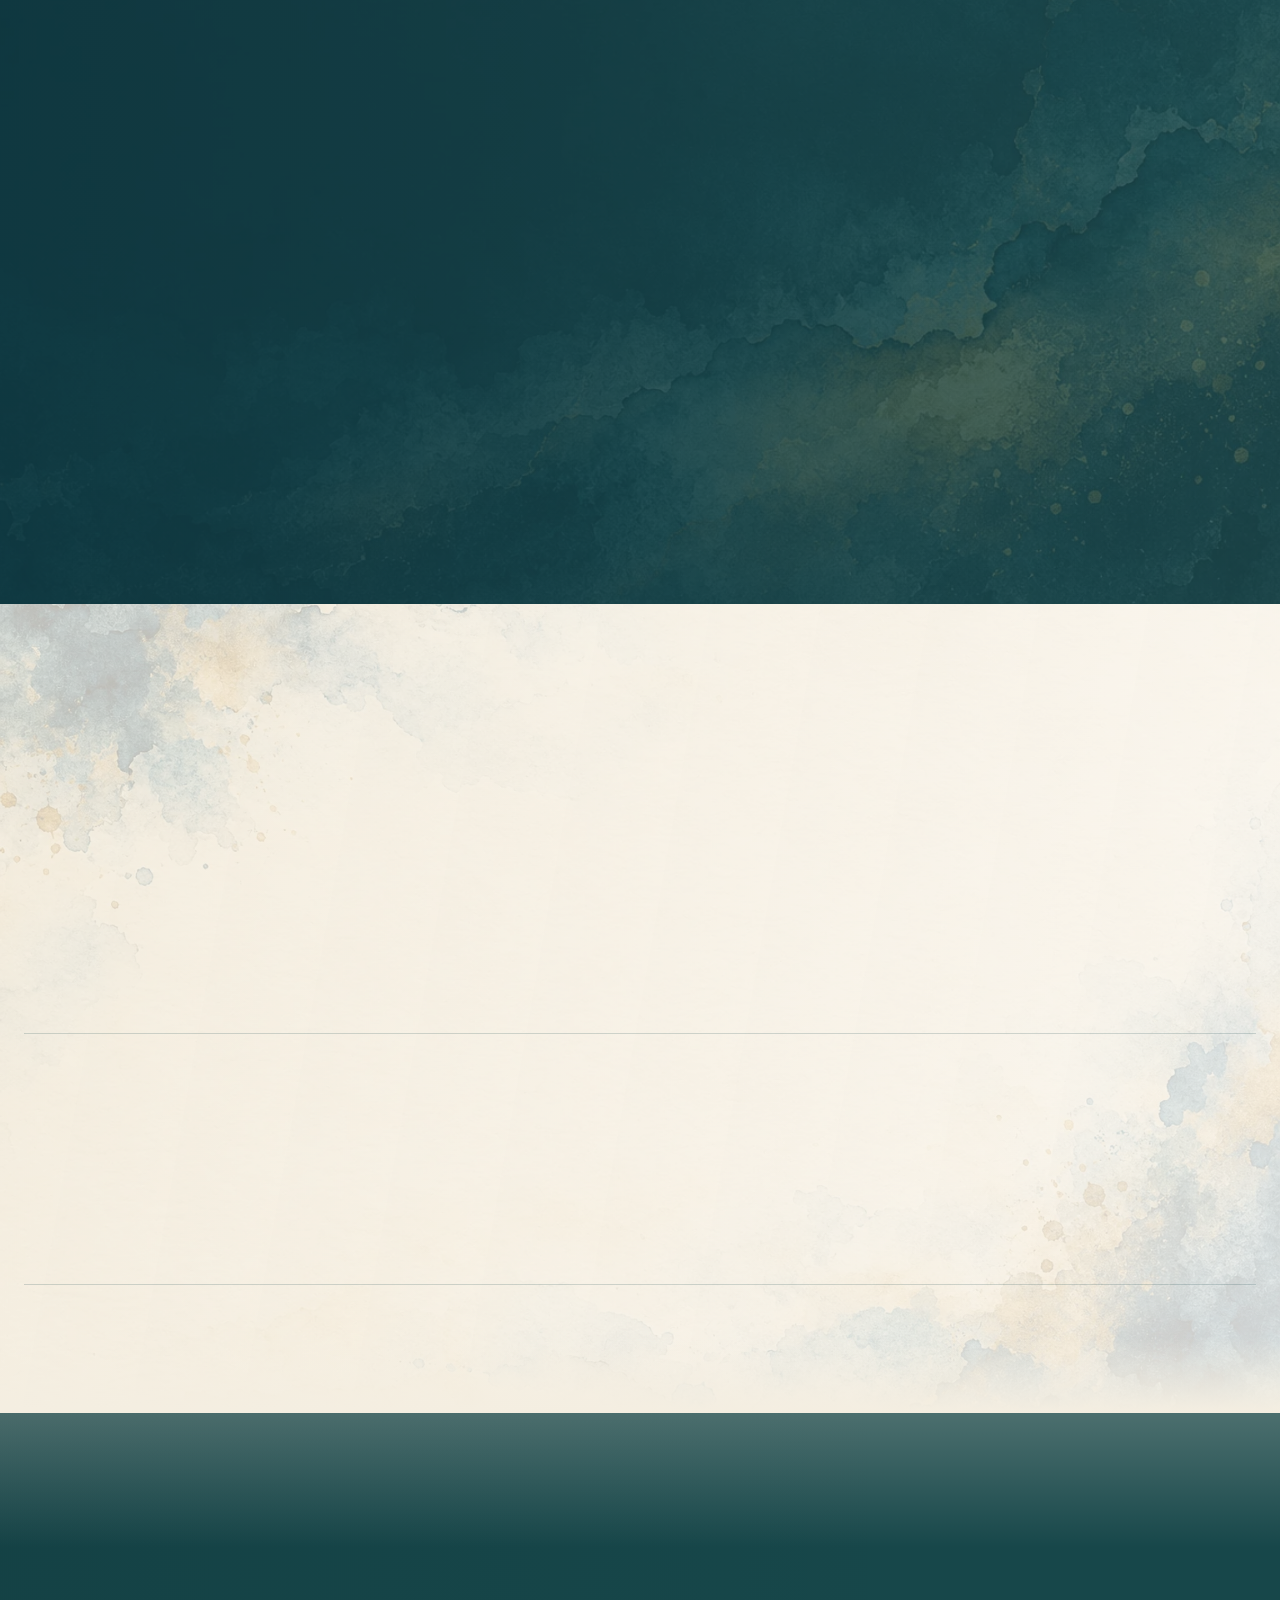
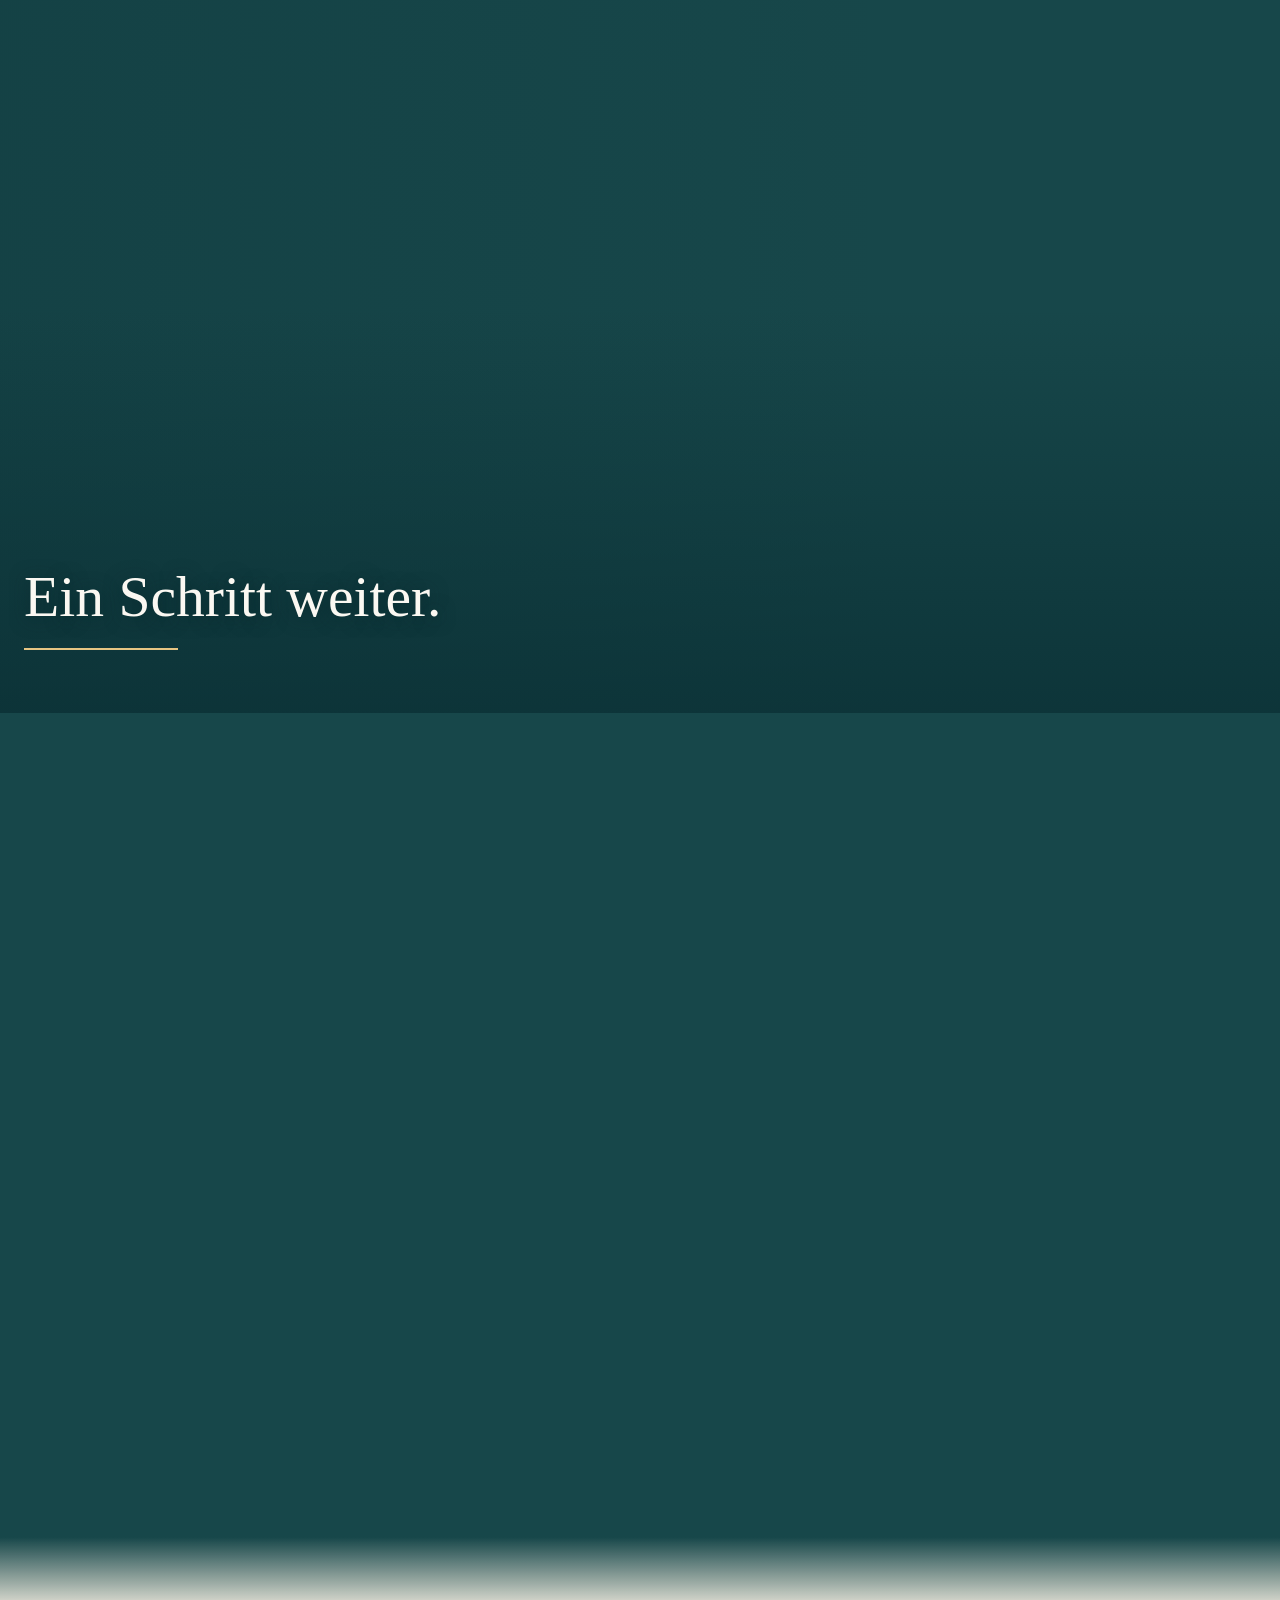
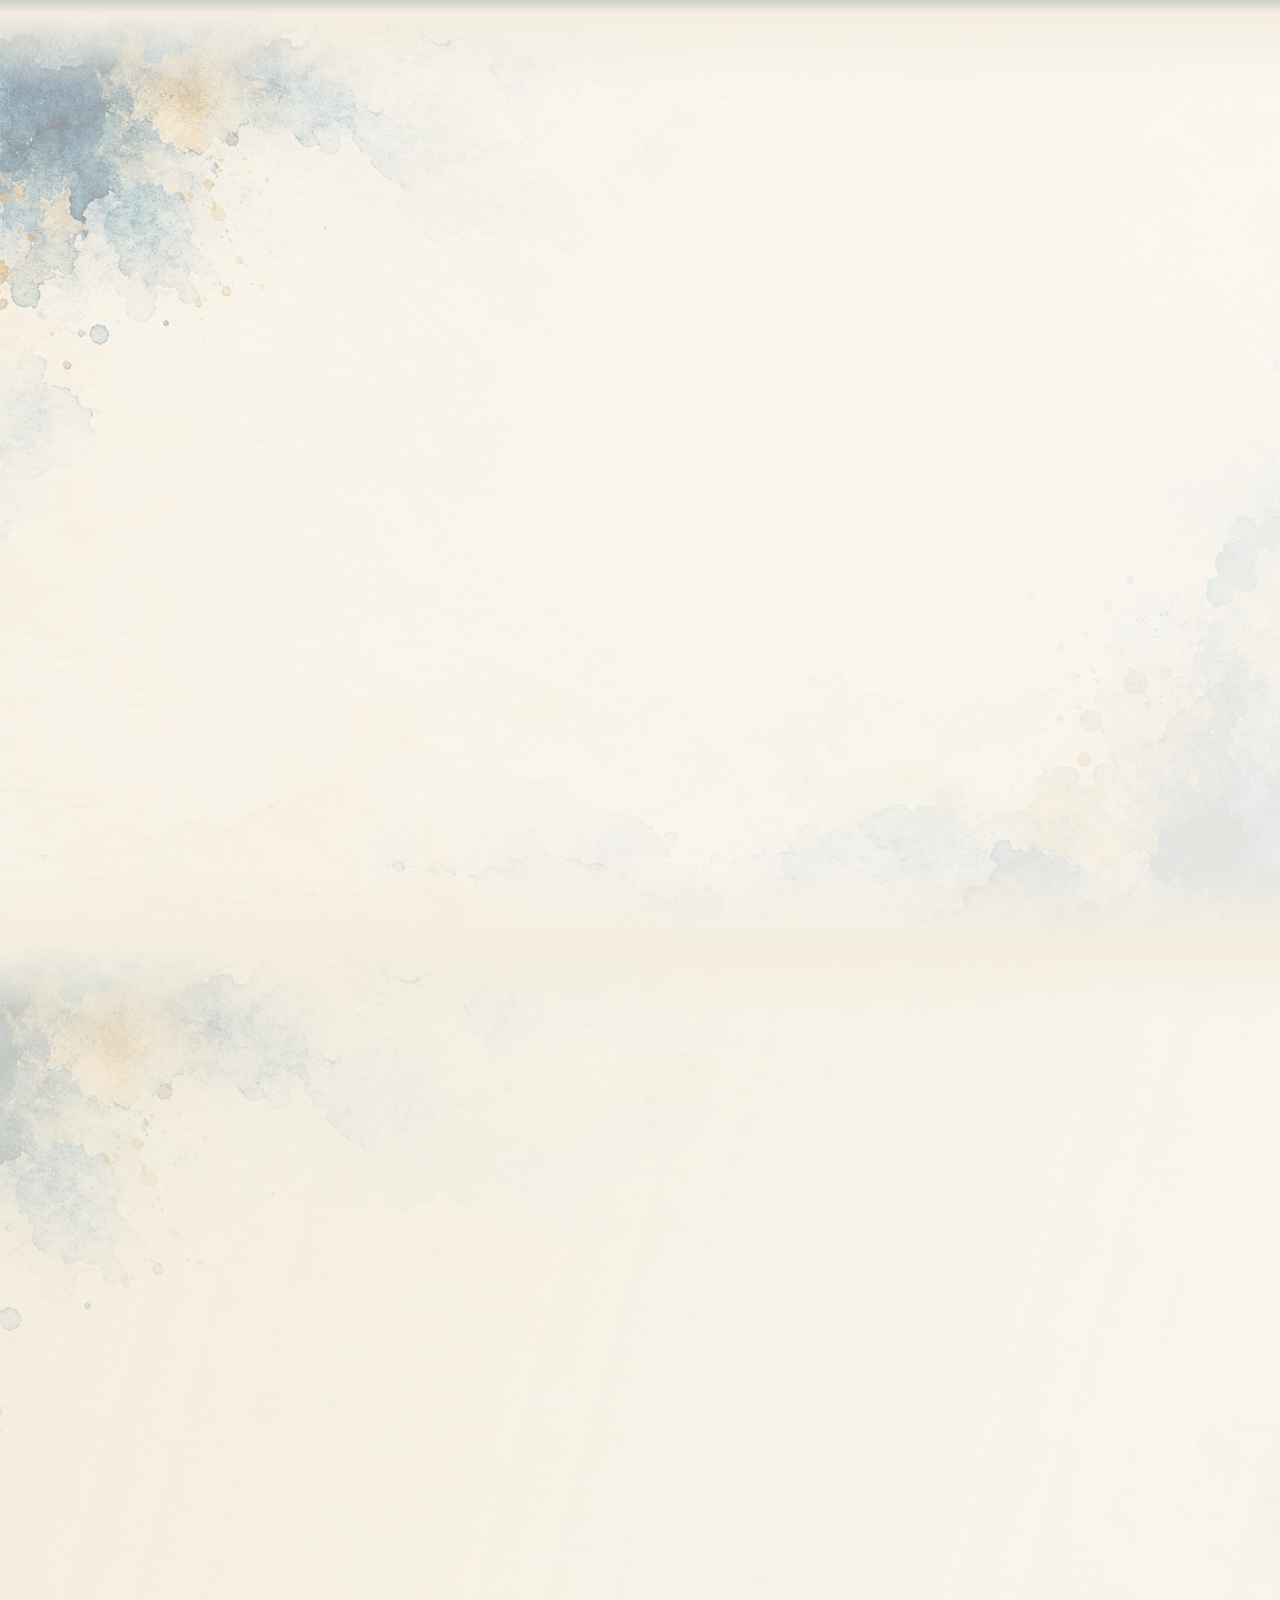
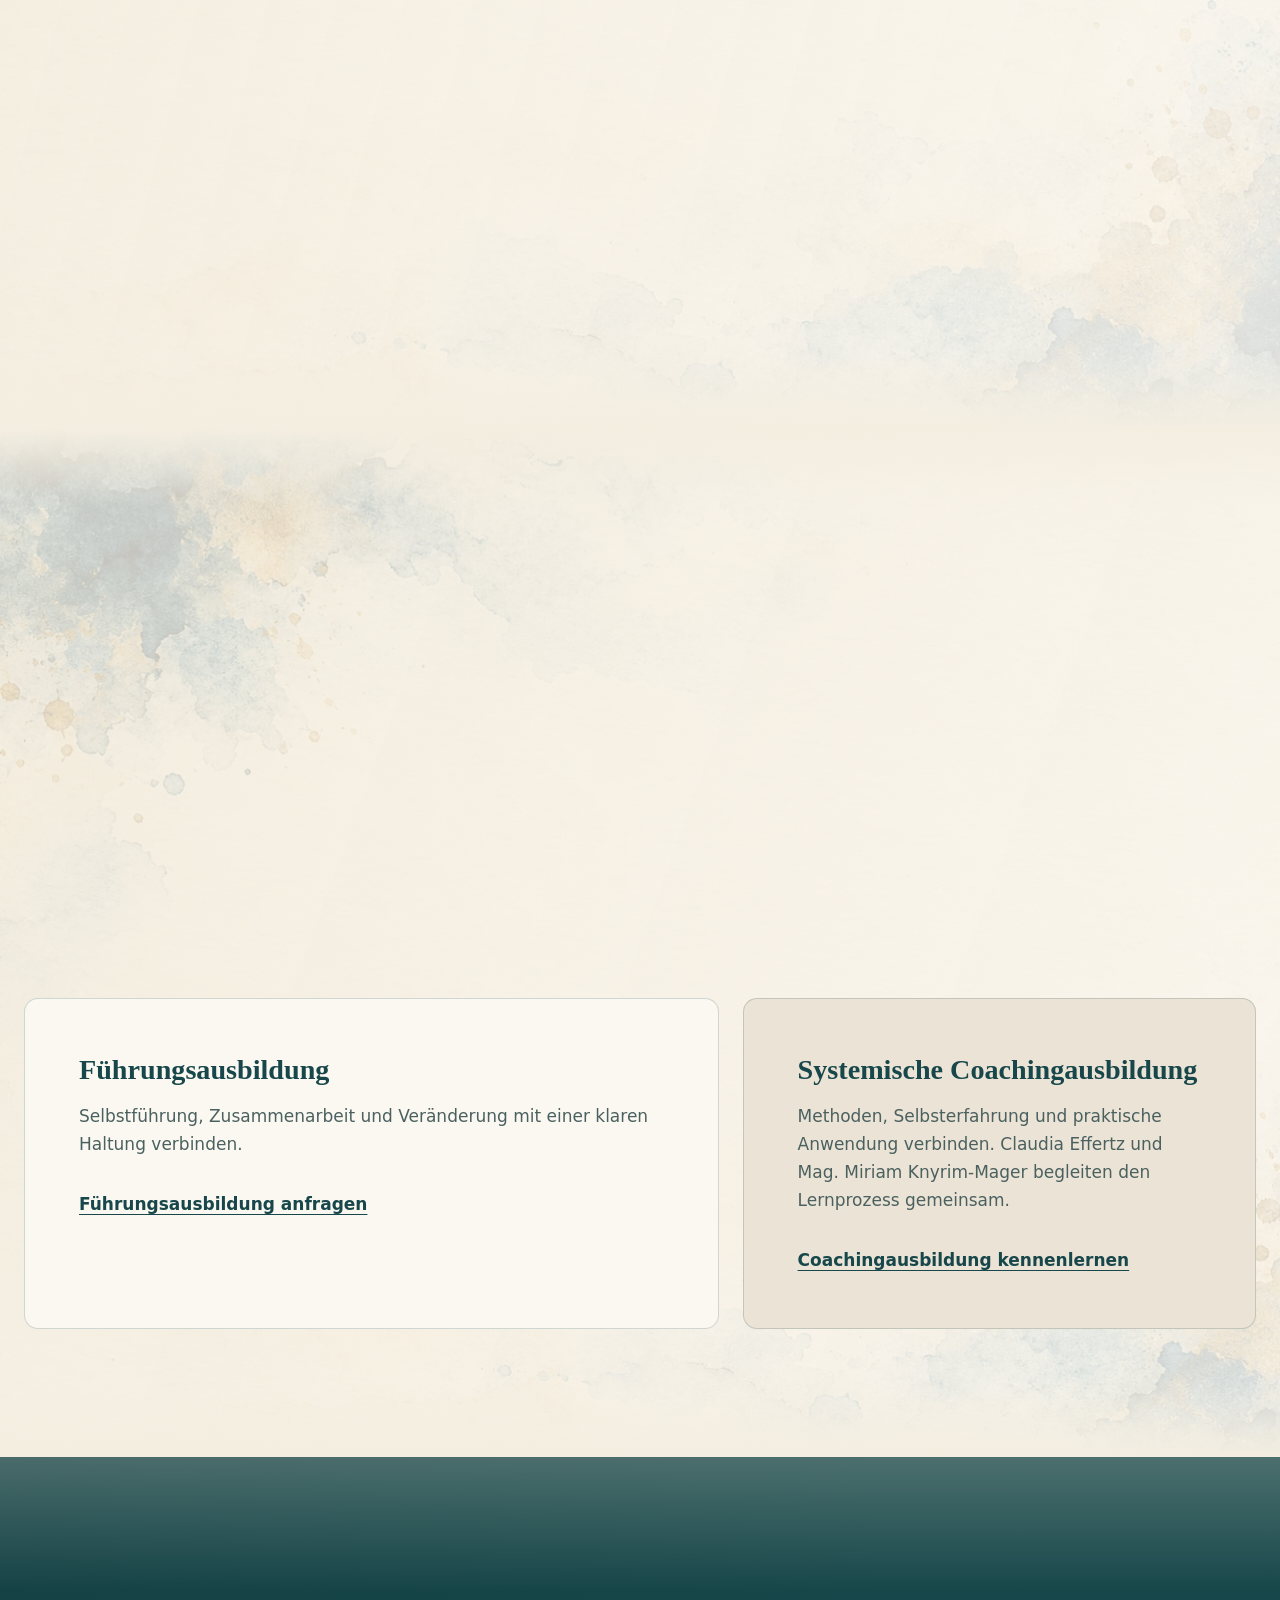
==== commit d2673b76: "Promote bridge scroll journey to homepage" ====
--- a/index.html
+++ b/index.html
@@ -15,7 +15,9 @@
     <title>Claudia Effertz – Die Brückenbauerin</title>
     <link rel="preload" href="assets/ce-portrait-hero.webp" as="image" fetchpriority="high">
     <link rel="stylesheet" href="styles.css?v=main-light-8">
+    <link rel="stylesheet" href="preview-scroll/bridge-scroll.css?v=2">
     <script src="script.js?v=main-light-1" defer></script>
+    <script src="preview-scroll/bridge-scroll.js?v=3" defer></script>
   </head>
   <body class="site-home">
     <a class="skip-link" href="#inhalt">Zum Inhalt</a>
@@ -106,6 +108,20 @@
           <div data-reveal><dt data-count-from="0" data-count-to="25" data-count-suffix="+" aria-label="mehr als 25">25+</dt><dd>Jahre Begleitung</dd></div>
           <div data-reveal><dt class="facts__word">DCV</dt><dd>Senior Coach</dd></div>
         </dl>
+      </section>
+
+      <section class="bridge-journey" aria-label="Brückenfahrt zu Aus- und Weiterbildung" data-bridge-journey data-clip="00">
+        <div class="bridge-journey__stage">
+          <picture class="bridge-journey__poster" aria-hidden="true">
+            <source media="(max-width: 700px)" srcset="preview-scroll/media/poster/mobil_00_start.jpg">
+            <img src="preview-scroll/media/poster/desktop_00_start.jpg" width="1280" height="720" alt="" loading="lazy" decoding="async">
+          </picture>
+          <video class="bridge-journey__video" muted playsinline preload="none" aria-hidden="true" tabindex="-1"></video>
+          <div class="bridge-journey__shade" aria-hidden="true"></div>
+          <div class="bridge-journey__copy shell">
+            <p>Erfahrung öffnet neue Wege.</p>
+          </div>
+        </div>
       </section>
 
       <section class="section credentials" id="qualifikationen" aria-labelledby="credentials-title">
@@ -244,6 +260,20 @@
         </div>
       </section>
 
+      <section class="bridge-journey" aria-label="Brückenfahrt zum Buch" data-bridge-journey data-clip="01">
+        <div class="bridge-journey__stage">
+          <picture class="bridge-journey__poster" aria-hidden="true">
+            <source media="(max-width: 700px)" srcset="preview-scroll/media/poster/mobil_01_start.jpg">
+            <img src="preview-scroll/media/poster/desktop_01_start.jpg" width="1280" height="720" alt="" loading="lazy" decoding="async">
+          </picture>
+          <video class="bridge-journey__video" muted playsinline preload="none" aria-hidden="true" tabindex="-1"></video>
+          <div class="bridge-journey__shade" aria-hidden="true"></div>
+          <div class="bridge-journey__copy shell">
+            <p>Ein Schritt weiter.</p>
+          </div>
+        </div>
+      </section>
+
       <section class="section book" id="buch" aria-labelledby="book-title">
         <div class="shell book__grid">
           <figure class="book__media book__media--real" data-reveal>
@@ -330,6 +360,20 @@
         </div>
       </section>
 
+      <section class="bridge-journey" aria-label="Brückenfahrt zum Podcast" data-bridge-journey data-clip="02">
+        <div class="bridge-journey__stage">
+          <picture class="bridge-journey__poster" aria-hidden="true">
+            <source media="(max-width: 700px)" srcset="preview-scroll/media/poster/mobil_02_start.jpg">
+            <img src="preview-scroll/media/poster/desktop_02_start.jpg" width="1280" height="720" alt="" loading="lazy" decoding="async">
+          </picture>
+          <video class="bridge-journey__video" muted playsinline preload="none" aria-hidden="true" tabindex="-1"></video>
+          <div class="bridge-journey__shade" aria-hidden="true"></div>
+          <div class="bridge-journey__copy shell">
+            <p>Neue Gespräche beginnen.</p>
+          </div>
+        </div>
+      </section>
+
       <section class="section podcast" id="podcast" aria-labelledby="podcast-title">
         <div class="shell podcast__grid">
           <div class="podcast__copy" data-reveal>
@@ -406,6 +450,20 @@
             <article data-reveal><h3>Zuversicht</h3><p>„Wir finden gemeinsam immer eine Lösung.“</p></article>
             <article data-reveal><h3>Integrität</h3><p>„Ehrlich währt am längsten.“</p></article>
             <article data-reveal><h3>Eigeninitiative</h3><p>„Immer bissche mitdenke.“</p></article>
+          </div>
+        </div>
+      </section>
+
+      <section class="bridge-journey" aria-label="Brückenfahrt zum Kontakt" data-bridge-journey data-clip="03">
+        <div class="bridge-journey__stage">
+          <picture class="bridge-journey__poster" aria-hidden="true">
+            <source media="(max-width: 700px)" srcset="preview-scroll/media/poster/mobil_03_start.jpg">
+            <img src="preview-scroll/media/poster/desktop_03_start.jpg" width="1280" height="720" alt="" loading="lazy" decoding="async">
+          </picture>
+          <video class="bridge-journey__video" muted playsinline preload="none" aria-hidden="true" tabindex="-1"></video>
+          <div class="bridge-journey__shade" aria-hidden="true"></div>
+          <div class="bridge-journey__copy shell">
+            <p>Was wird Ihr nächster Schritt?</p>
           </div>
         </div>
       </section>
--- a/preview-scroll/bridge-scroll.css
+++ b/preview-scroll/bridge-scroll.css
@@ -0,0 +1,120 @@
+.preview-ribbon {
+  display: flex;
+  justify-content: space-between;
+  gap: 1rem;
+  padding: .45rem max(24px, calc((100vw - var(--shell)) / 2));
+  color: #fbf8f2;
+  background: #17474a;
+  font-size: .78rem;
+  font-weight: 700;
+  letter-spacing: .02em;
+}
+
+.preview-ribbon a { color: inherit; text-underline-offset: .18em; }
+
+.site-home main > .bridge-journey {
+  --journey-height: 100vh;
+  --journey-height: 100dvh;
+  padding: 0;
+  background: #17474a;
+}
+
+.site-home main > .bridge-journey::before,
+.site-home main > .bridge-journey::after { content: none; }
+
+.site-home main > .bridge-journey.is-scroll-enabled {
+  height: calc(var(--journey-height) + 100vh);
+  height: calc(var(--journey-height) + 100dvh);
+  padding: 0;
+}
+
+.site-home main > .bridge-journey.is-static-fallback {
+  height: auto;
+  padding: 0;
+}
+
+.is-static-fallback .bridge-journey__stage { position: relative; top: auto; }
+
+.bridge-journey__stage {
+  position: relative;
+  width: 100%;
+  height: var(--journey-height);
+  overflow: hidden;
+  background: #17474a;
+}
+
+.is-scroll-enabled .bridge-journey__stage {
+  position: sticky;
+  top: 0;
+}
+
+.bridge-journey__poster,
+.bridge-journey__poster img,
+.bridge-journey__video,
+.bridge-journey__shade {
+  position: absolute;
+  inset: 0;
+  width: 100%;
+  height: 100%;
+}
+
+.bridge-journey__poster img,
+.bridge-journey__video { object-fit: cover; object-position: center; }
+.bridge-journey__video { opacity: 0; transition: opacity .55s ease; }
+.bridge-journey.is-video-ready .bridge-journey__video { opacity: 1; }
+
+.bridge-journey__shade {
+  background:
+    linear-gradient(180deg, rgb(244 238 225 / 24%), transparent 15%, transparent 55%, rgb(10 47 52 / 76%) 100%),
+    linear-gradient(90deg, rgb(10 47 52 / 22%), transparent 70%);
+  pointer-events: none;
+}
+
+.bridge-journey__copy {
+  position: absolute !important;
+  inset: auto 0 clamp(44px, 7vh, 88px);
+  inset: auto 0 clamp(44px, 7dvh, 88px);
+  z-index: 2;
+  display: grid;
+  justify-items: start;
+  color: #fbf8f2;
+  text-shadow: 0 2px 18px rgb(8 37 42 / 65%);
+  pointer-events: none;
+}
+
+.bridge-journey__copy p {
+  max-width: 16ch;
+  color: inherit;
+  font-family: var(--serif);
+  font-size: clamp(2.1rem, 4.5vw, 4.5rem);
+  line-height: 1.08;
+  text-wrap: balance;
+}
+
+.bridge-journey__copy p::after {
+  display: block;
+  width: clamp(110px, 12vw, 170px);
+  height: 2px;
+  margin-top: 1.25rem;
+  background: #e6c583;
+  content: "";
+}
+
+@media (max-width: 700px) {
+  .preview-ribbon { align-items: center; font-size: .69rem; line-height: 1.25; }
+  .preview-ribbon span { max-width: 13ch; }
+  .preview-ribbon a { max-width: 17ch; text-align: right; }
+
+  .bridge-journey__copy { bottom: max(48px, calc(env(safe-area-inset-bottom) + 24px)); width: calc(100% - 48px); }
+  .bridge-journey__copy p { max-width: 14ch; font-size: clamp(2rem, 8vw, 3.15rem); }
+  .bridge-journey__shade {
+    background: linear-gradient(180deg, rgb(244 238 225 / 15%), transparent 16%, transparent 48%, rgb(9 41 47 / 82%) 100%);
+  }
+}
+
+@media (prefers-reduced-motion: reduce) {
+  .site-home main > .bridge-journey.is-scroll-enabled { height: auto; padding: 0; }
+  .bridge-journey__stage,
+  .is-scroll-enabled .bridge-journey__stage { position: relative; top: auto; }
+  .bridge-journey__video { display: none; }
+}
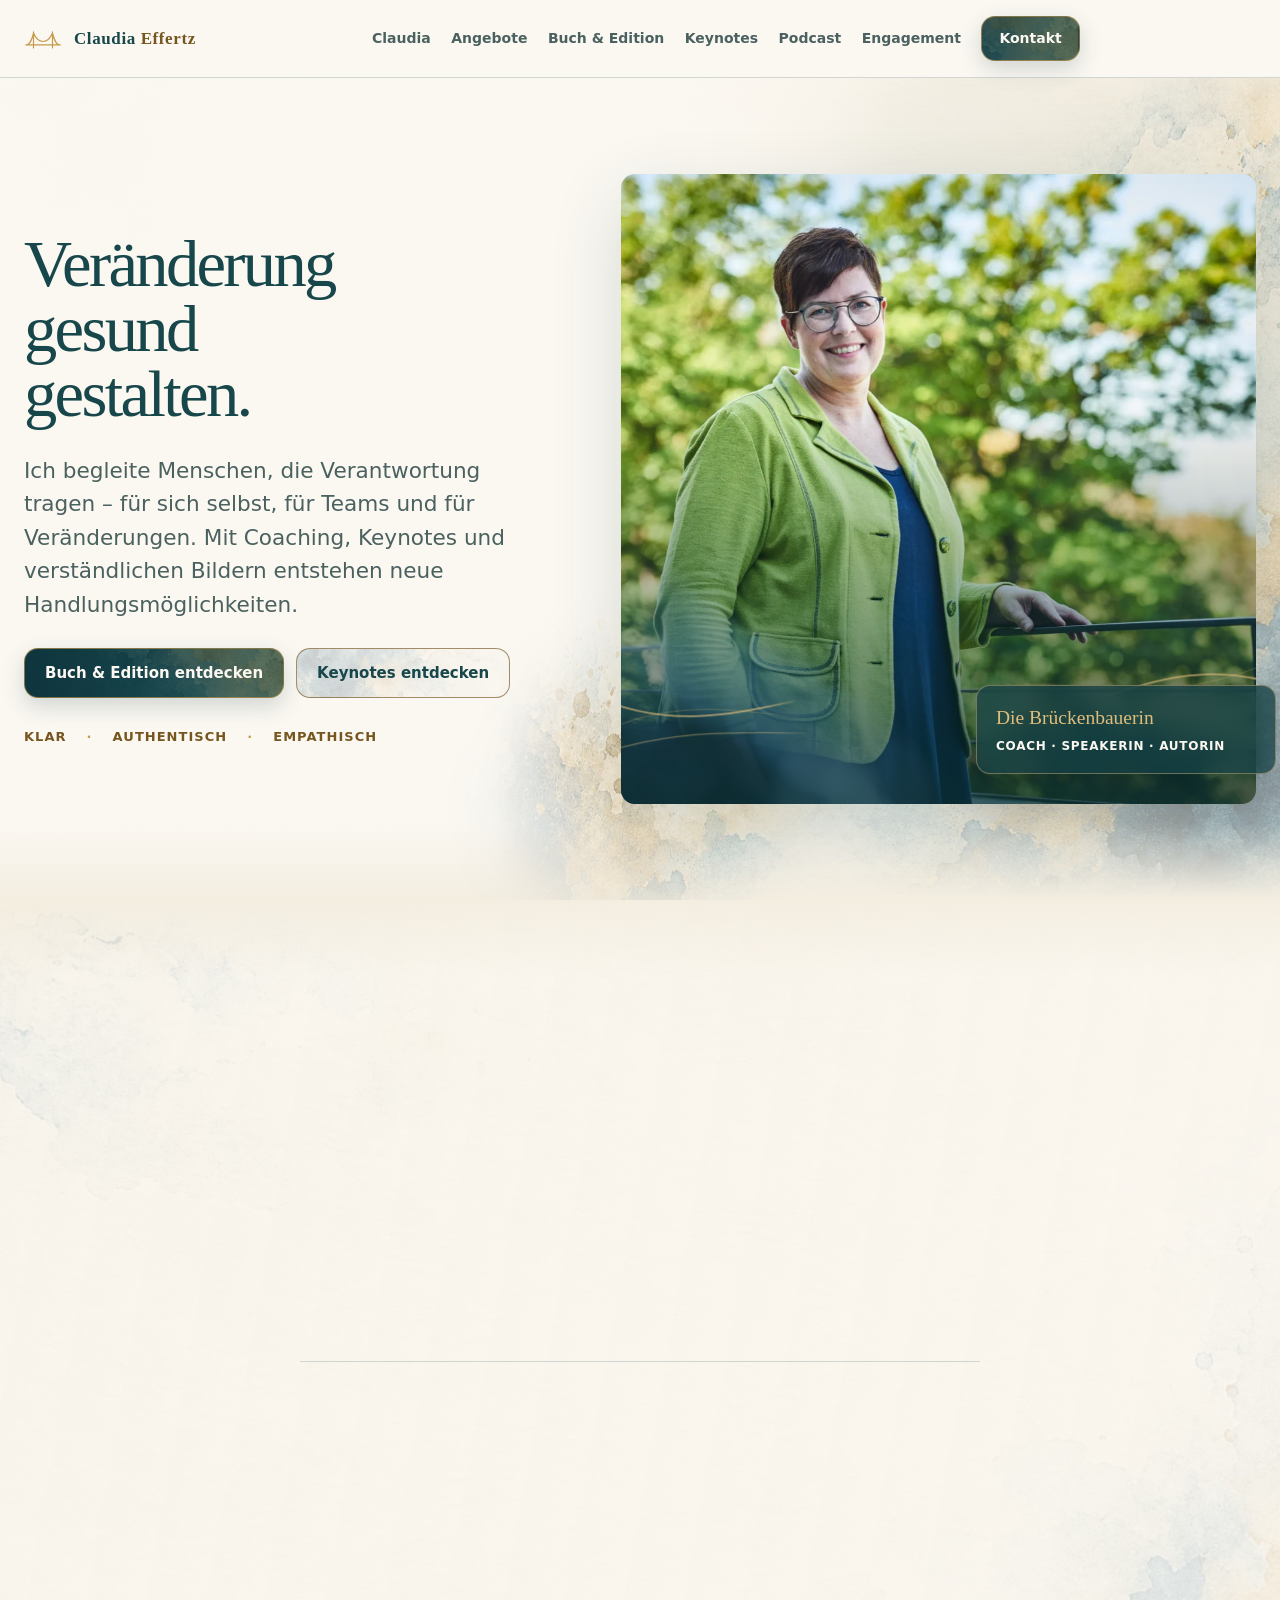
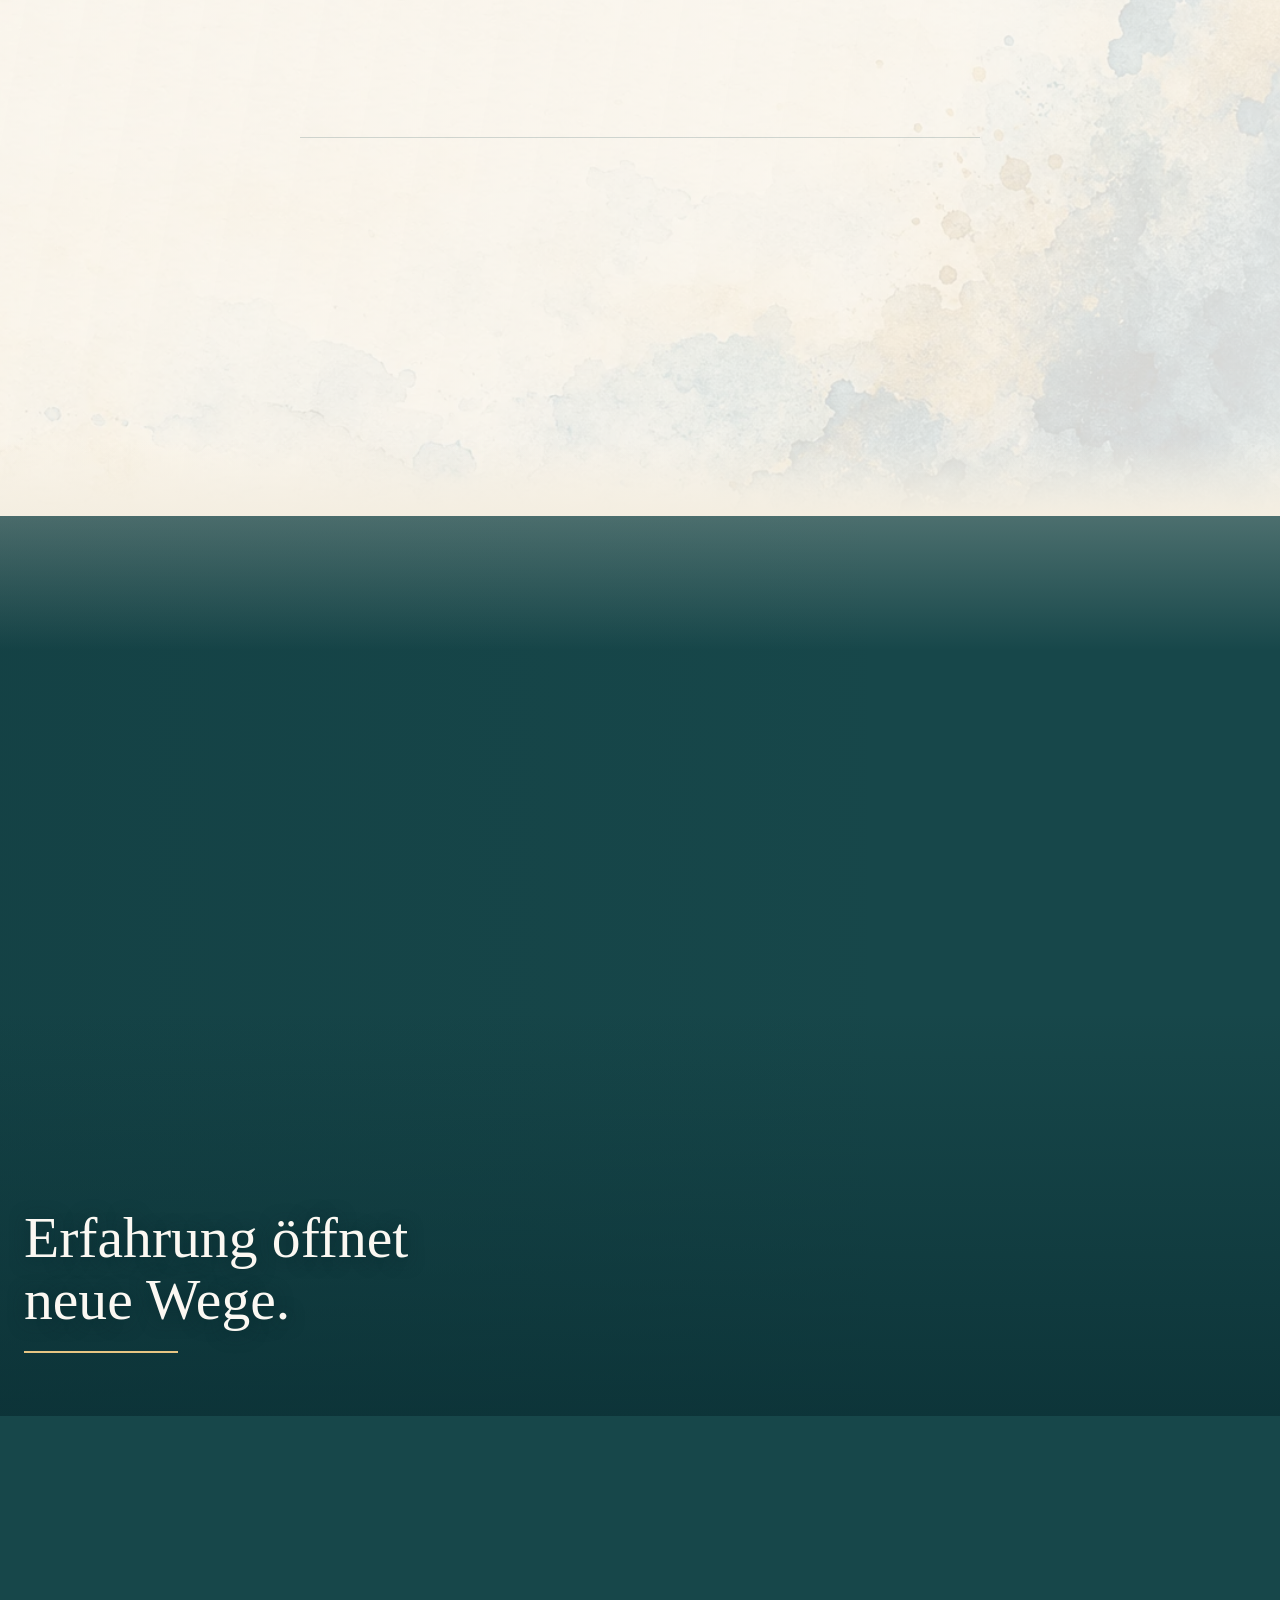
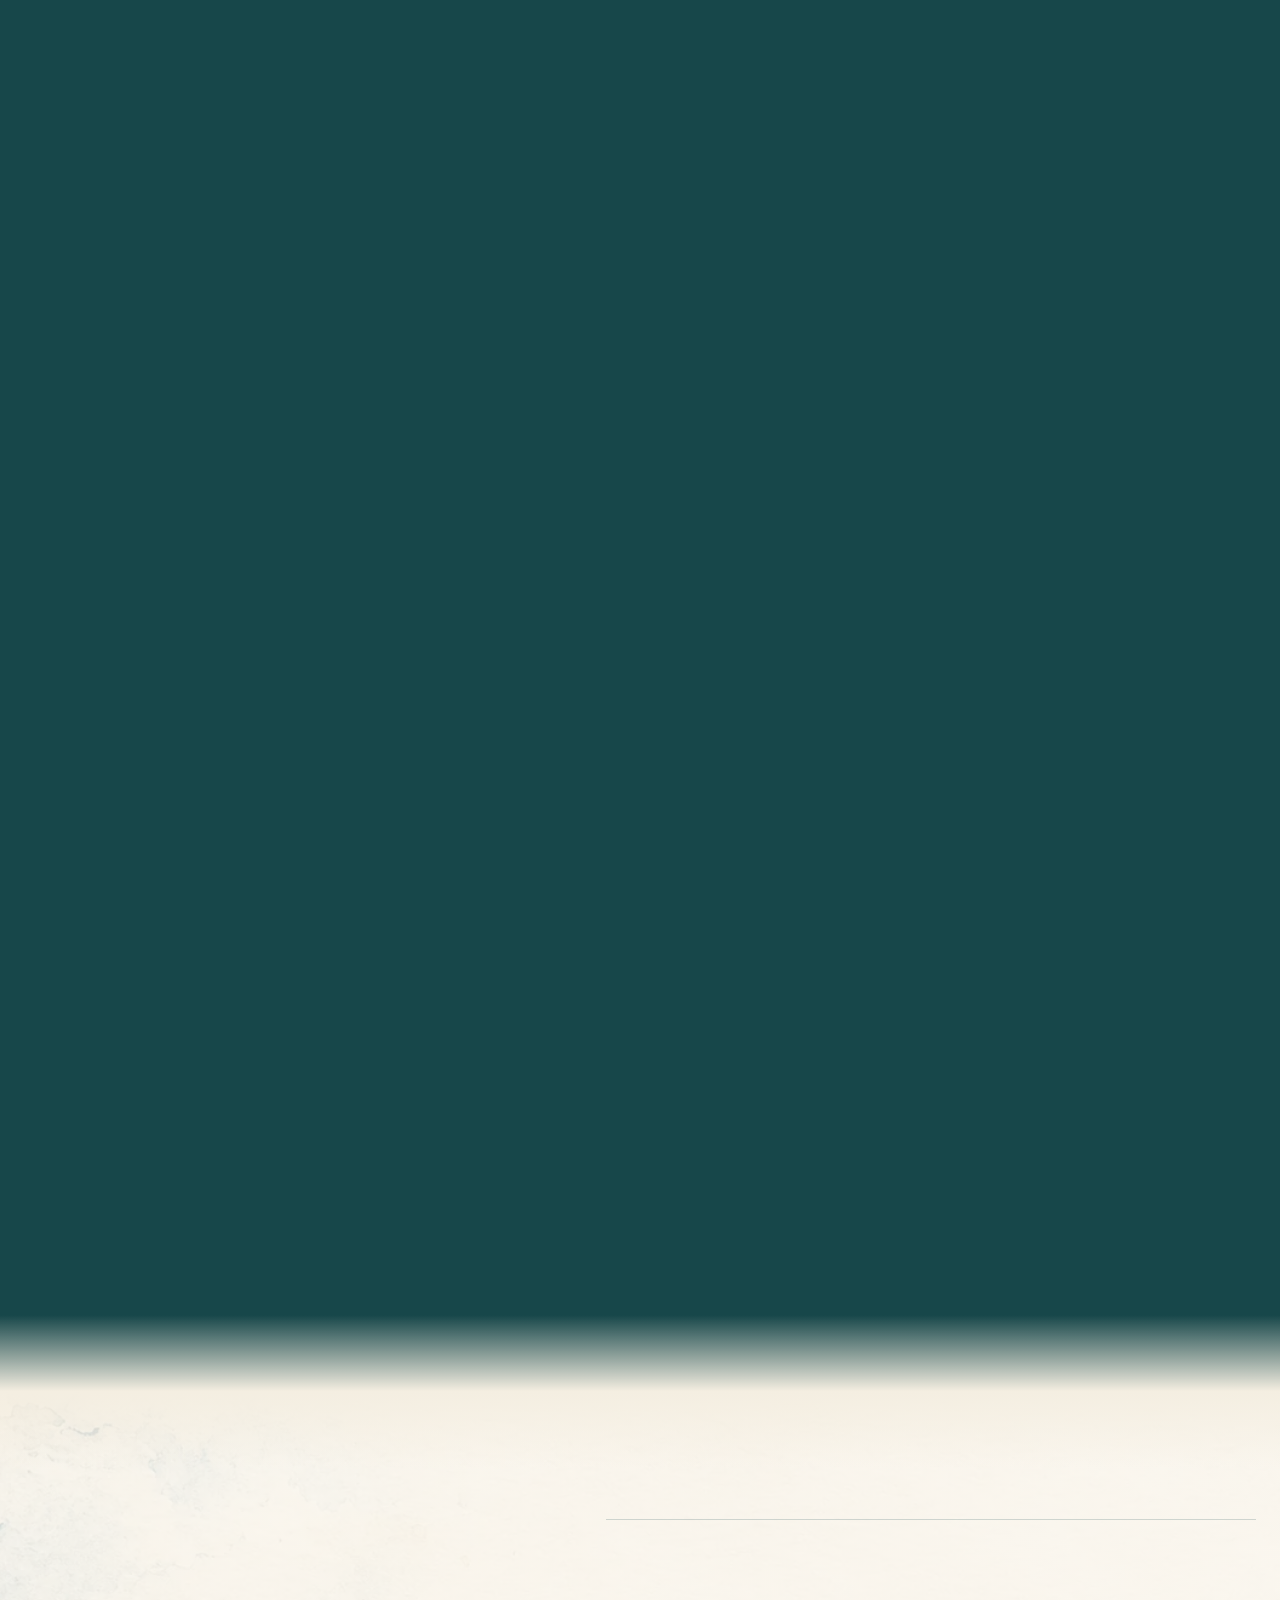
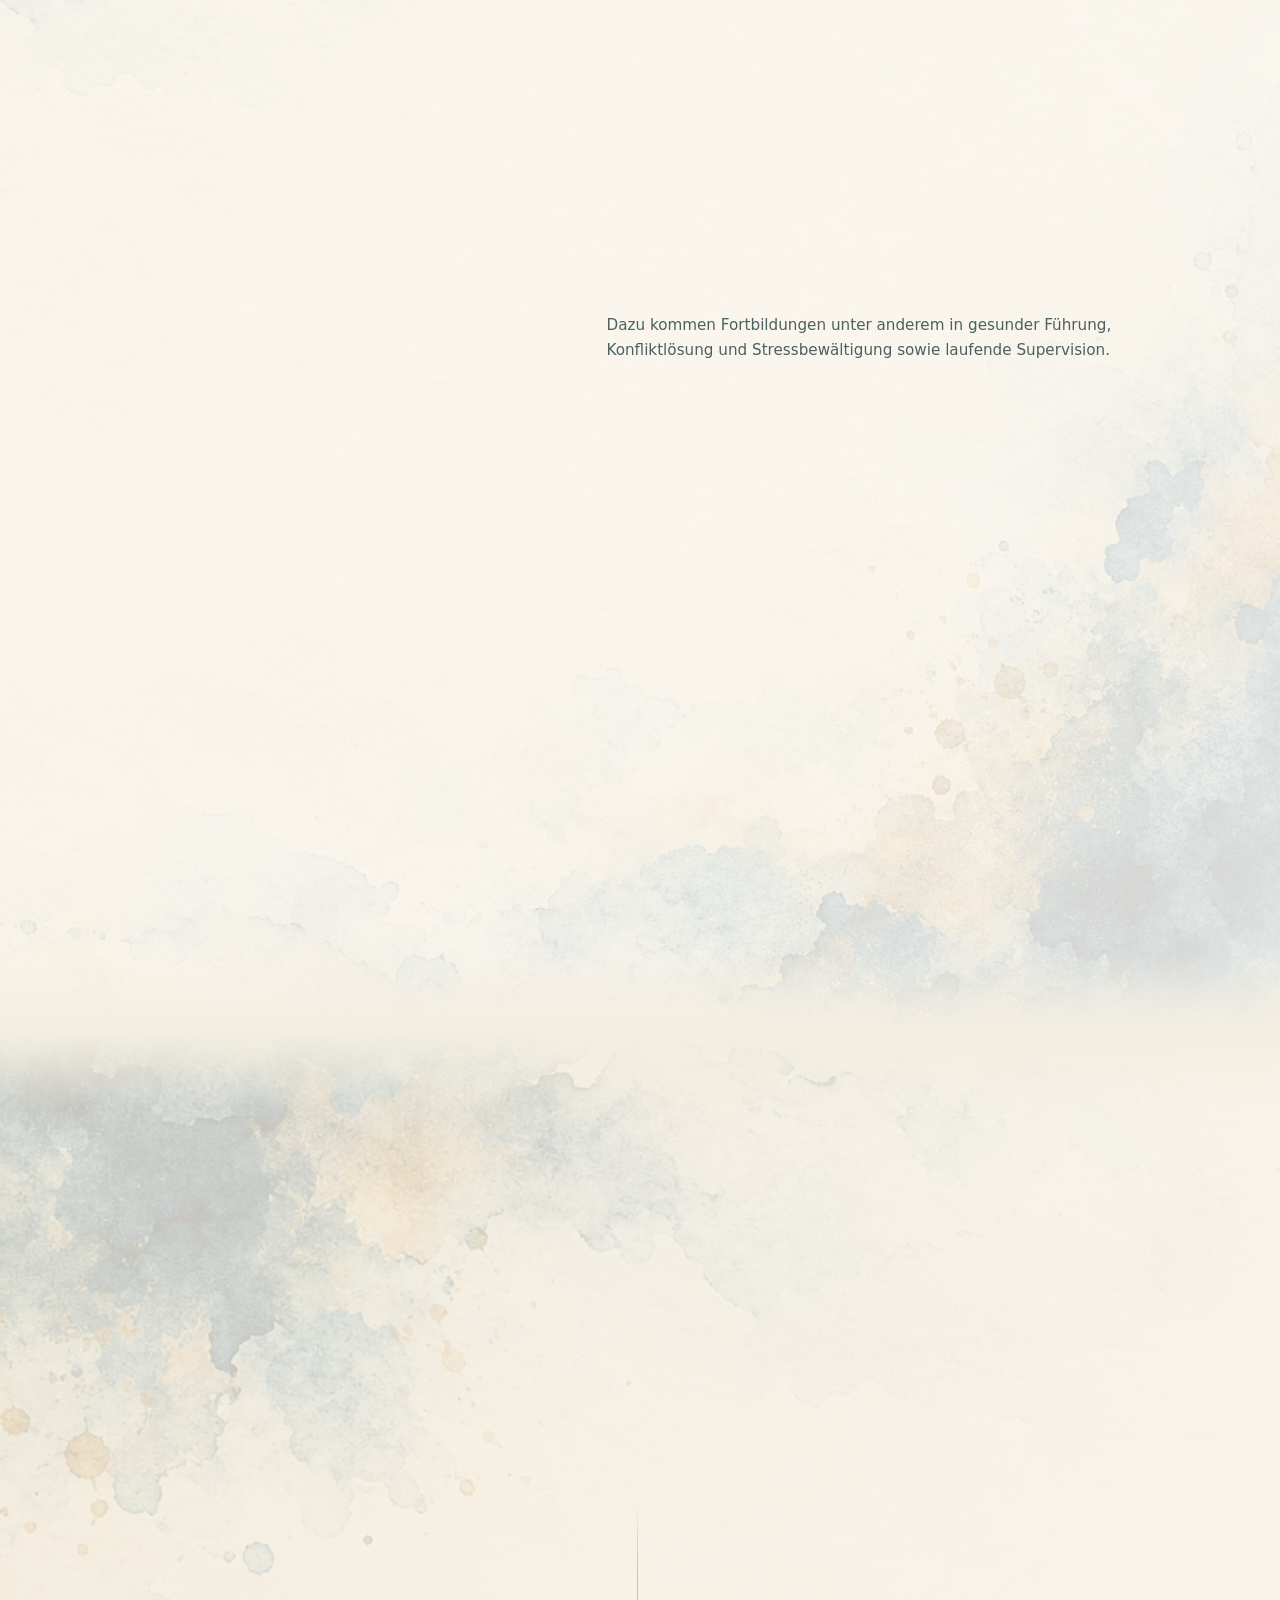
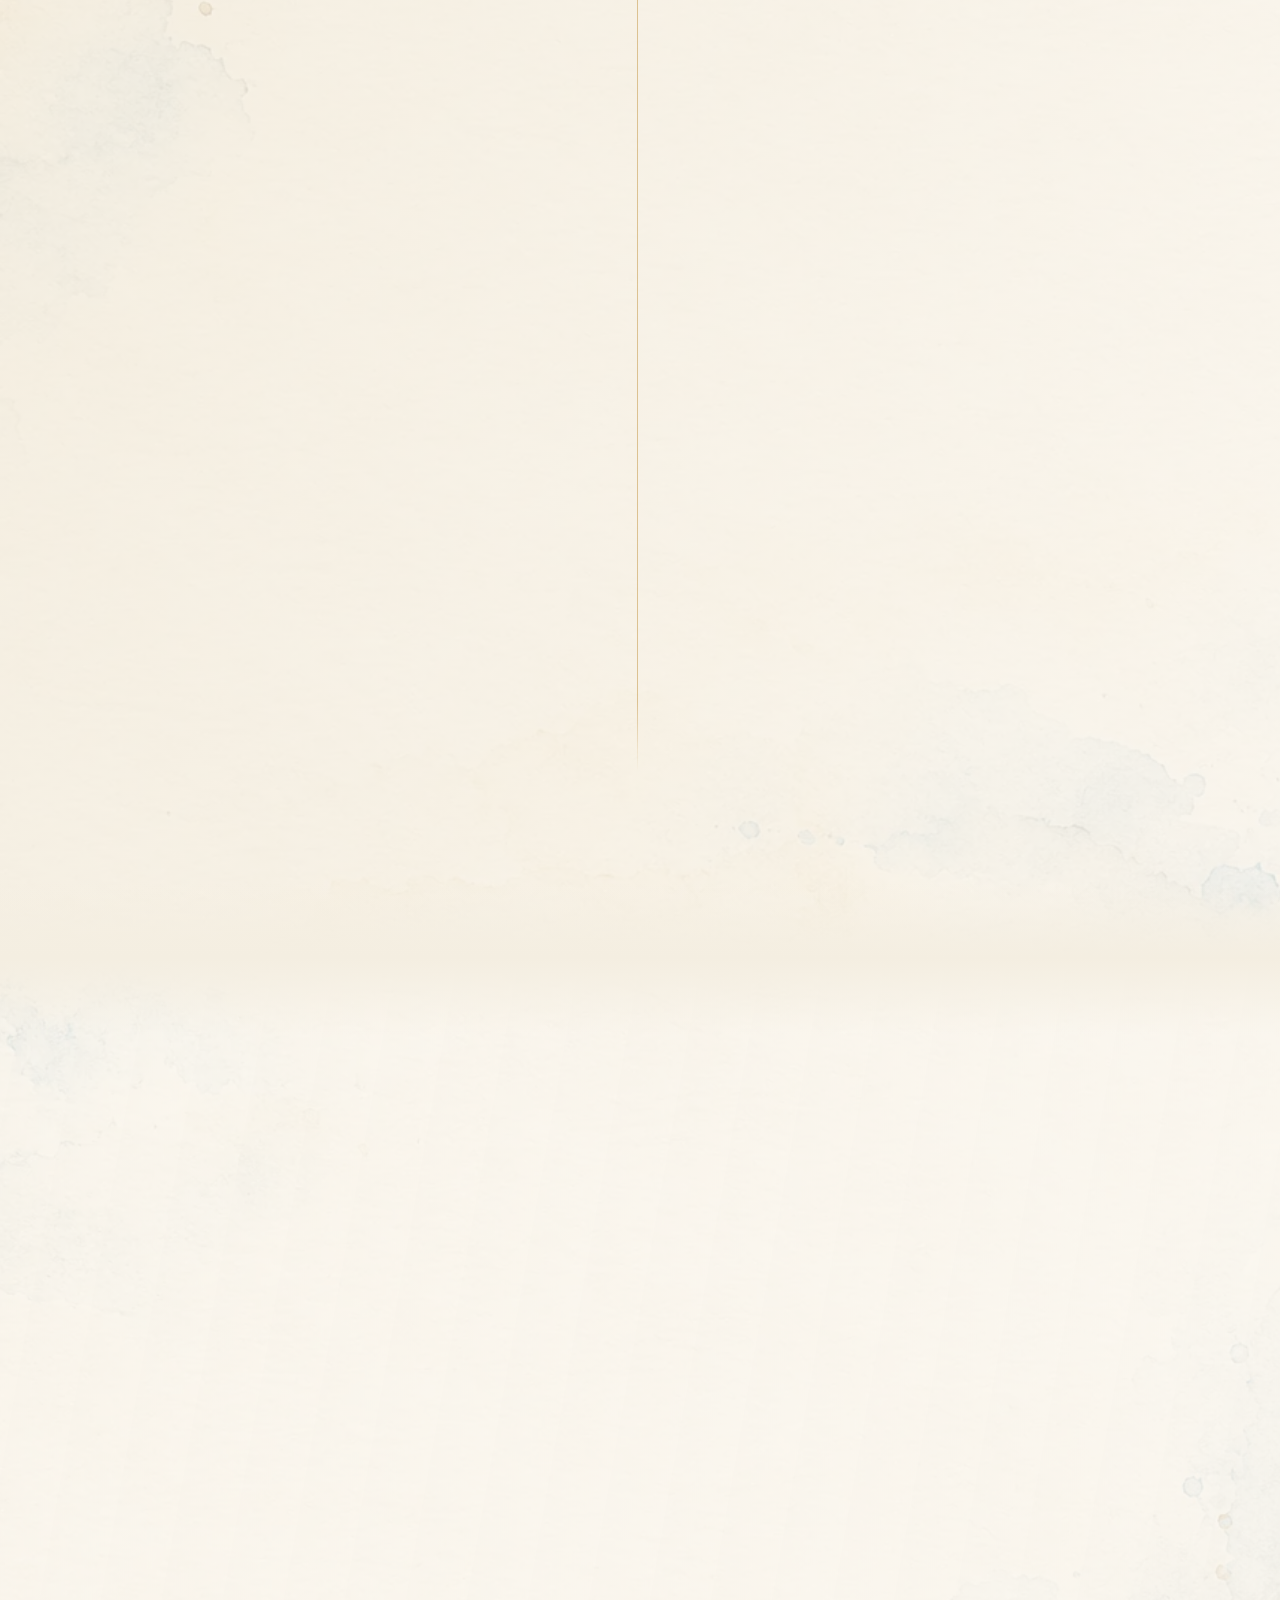
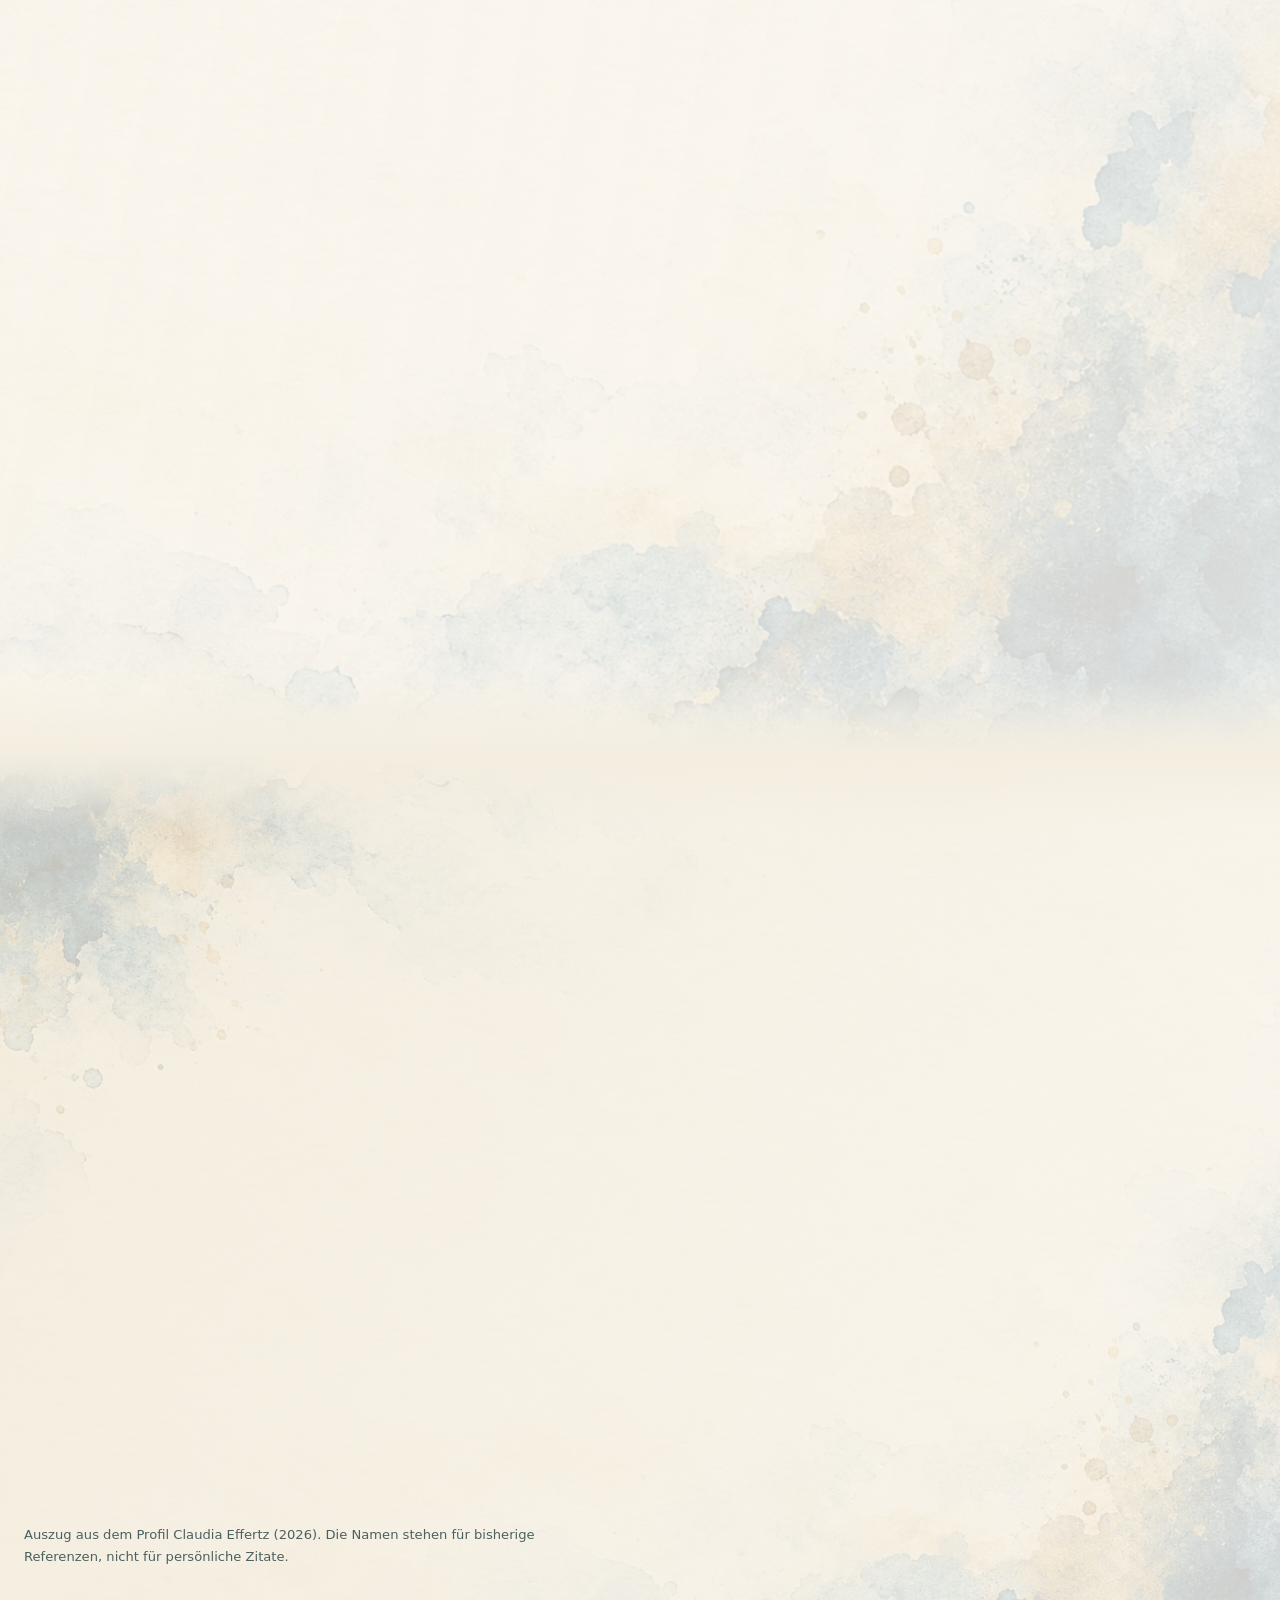
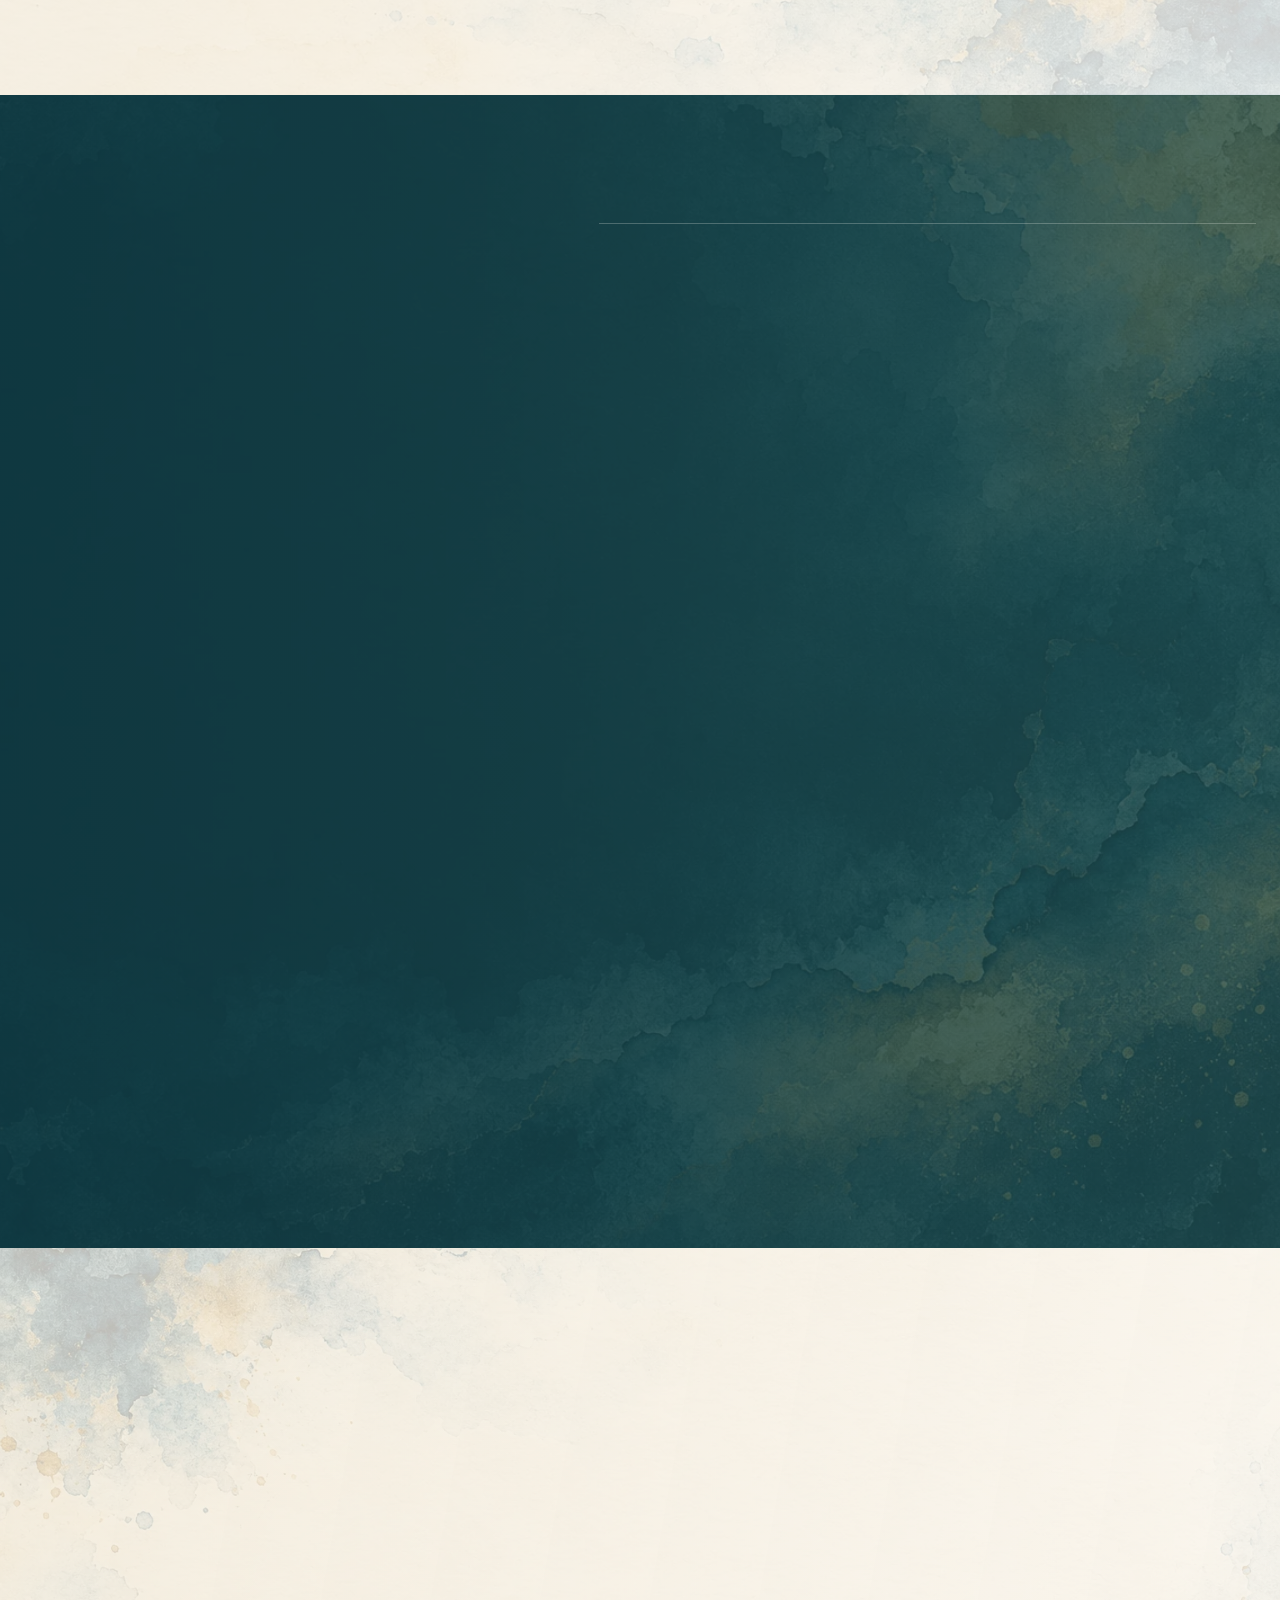
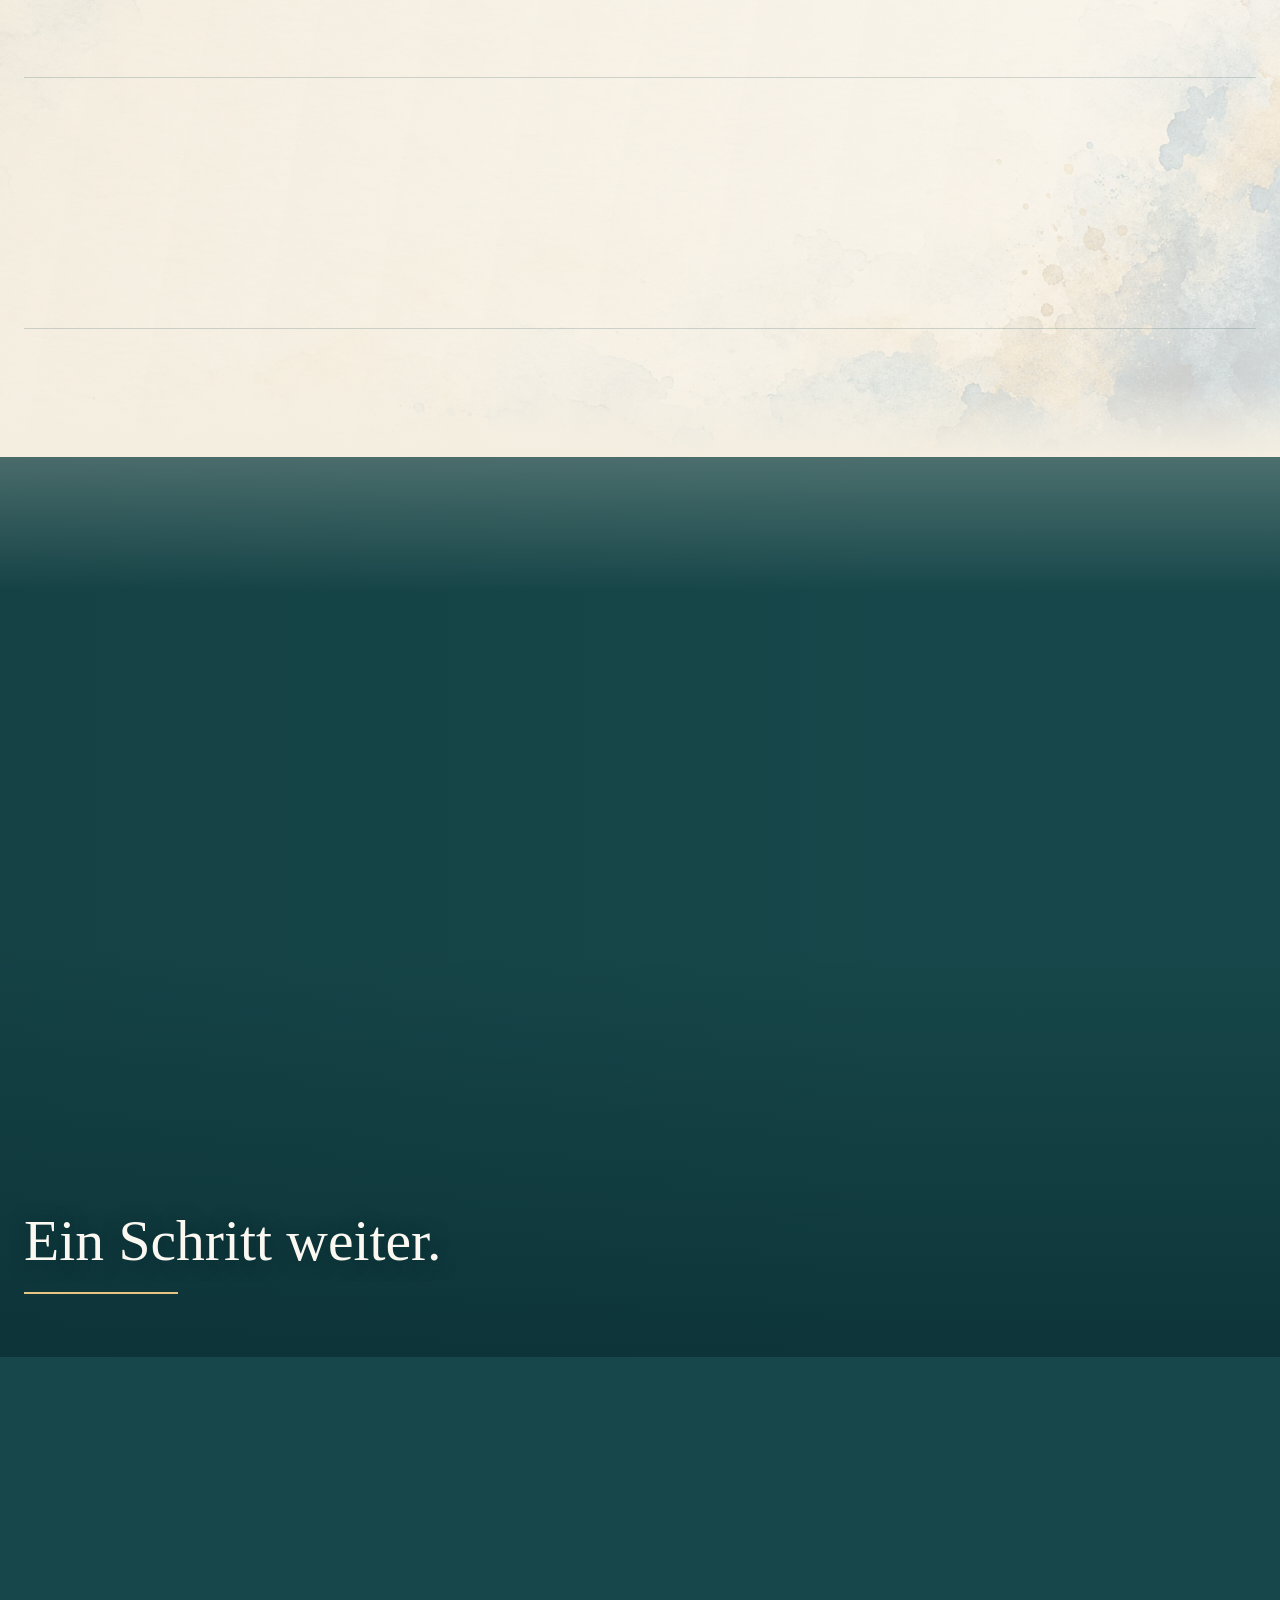
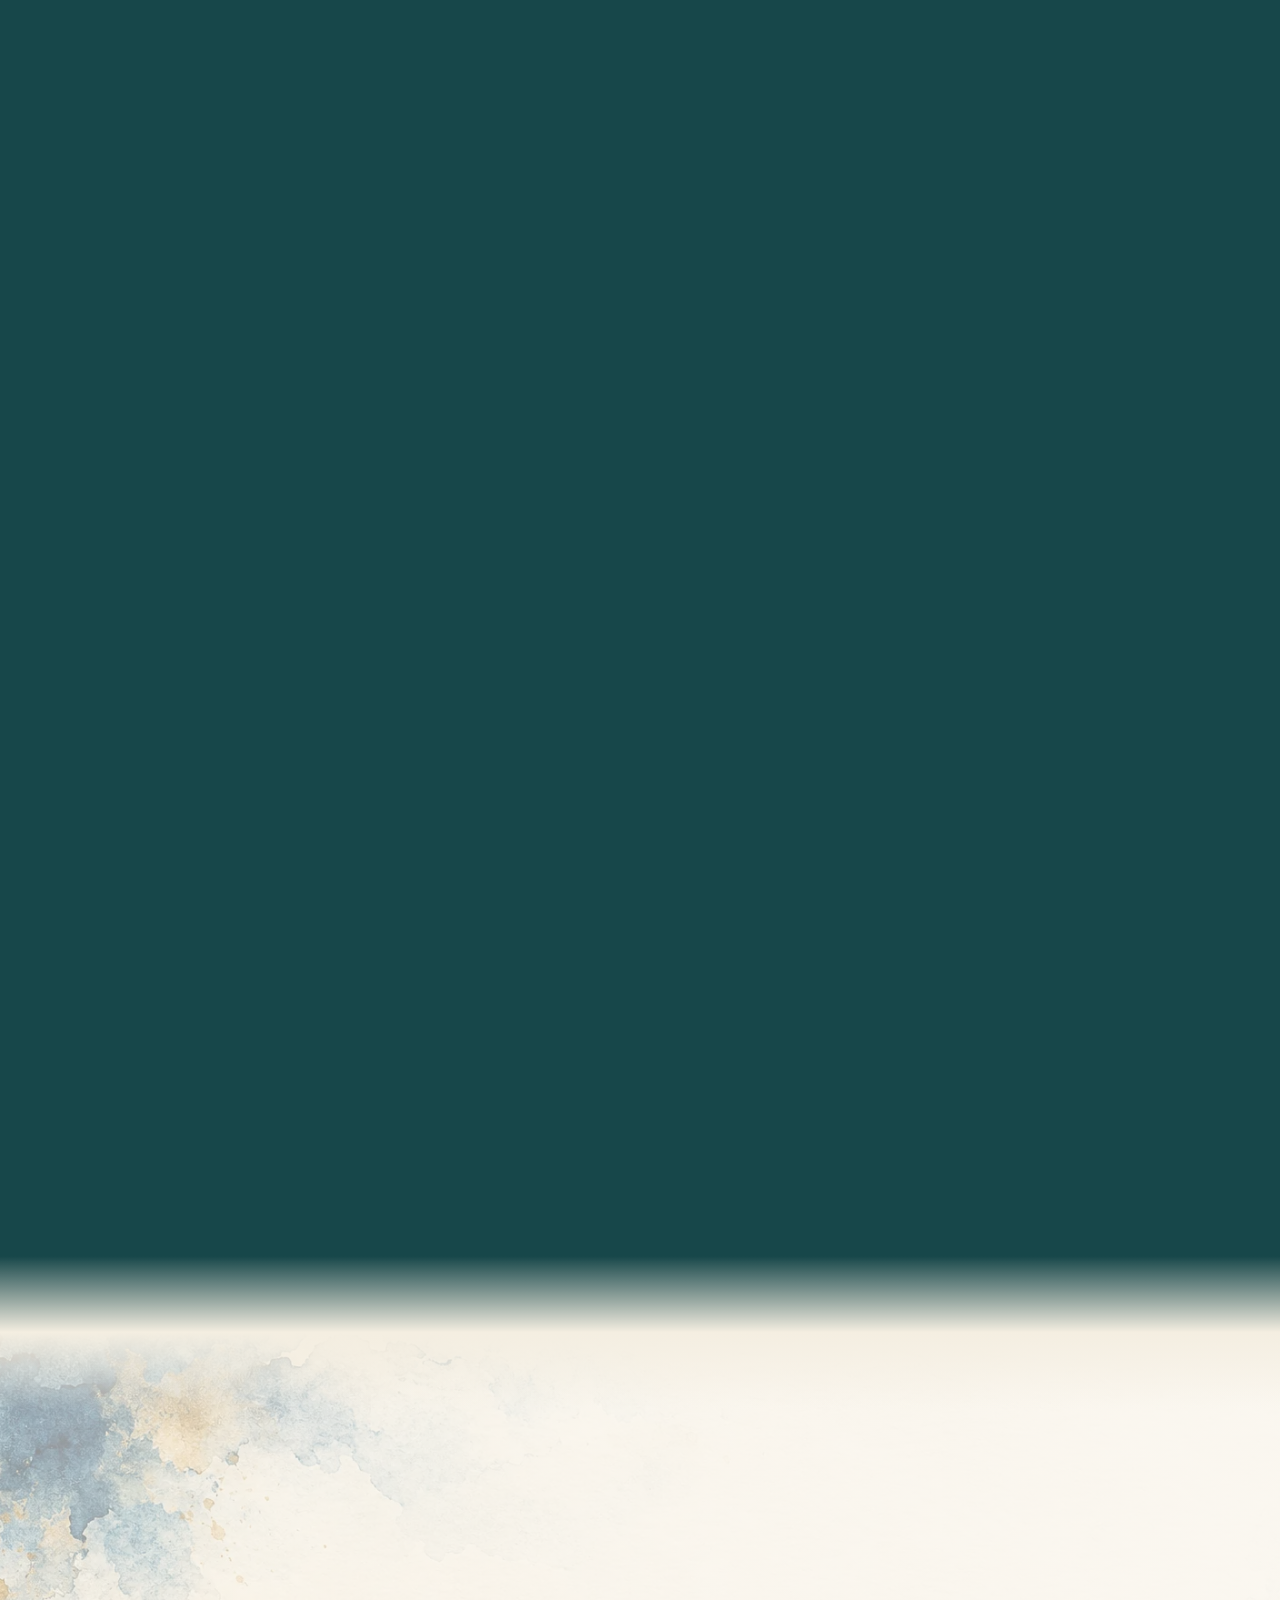
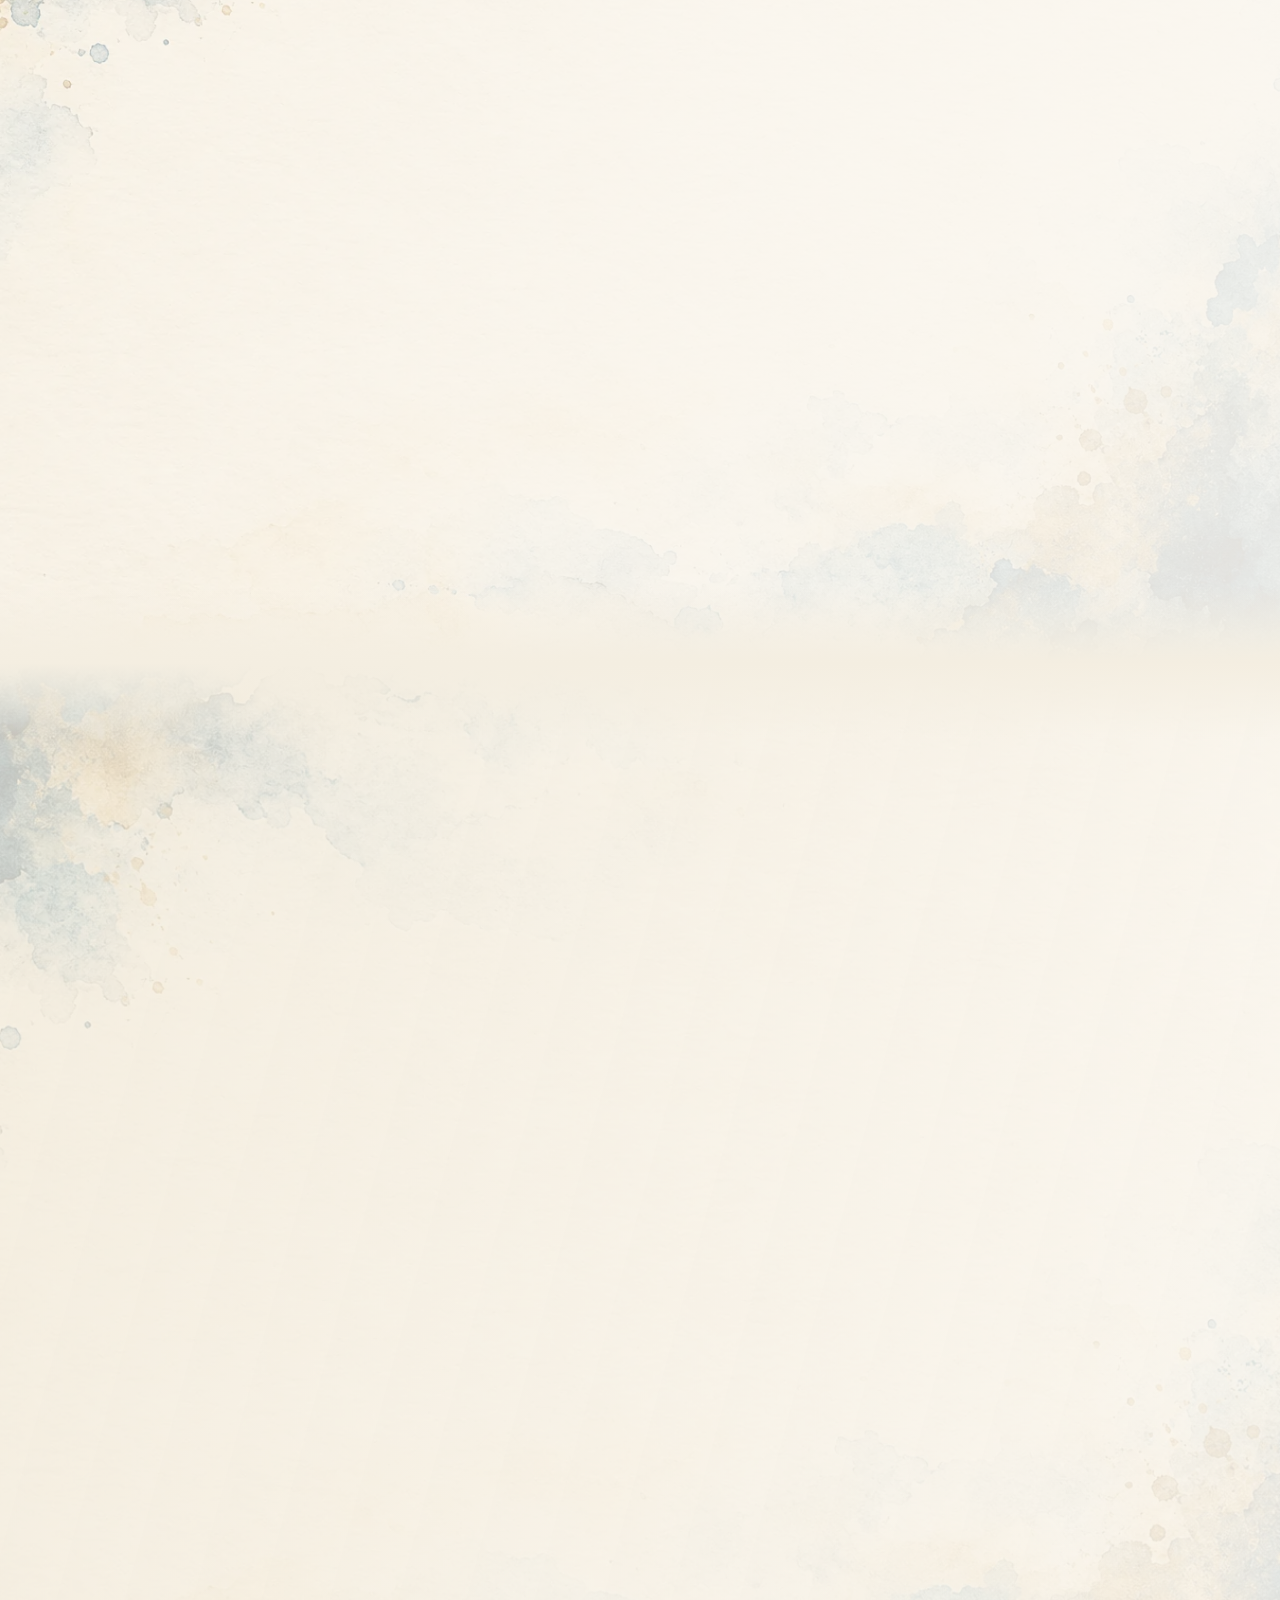
==== commit f4b503d9: "Extend bridge scroll and recover videos after page resume" ====
--- a/index.html
+++ b/index.html
@@ -15,9 +15,9 @@
     <title>Claudia Effertz – Die Brückenbauerin</title>
     <link rel="preload" href="assets/ce-portrait-hero.webp" as="image" fetchpriority="high">
     <link rel="stylesheet" href="styles.css?v=main-light-8">
-    <link rel="stylesheet" href="preview-scroll/bridge-scroll.css?v=2">
+    <link rel="stylesheet" href="preview-scroll/bridge-scroll.css?v=3">
     <script src="script.js?v=main-light-1" defer></script>
-    <script src="preview-scroll/bridge-scroll.js?v=3" defer></script>
+    <script src="preview-scroll/bridge-scroll.js?v=4" defer></script>
   </head>
   <body class="site-home">
     <a class="skip-link" href="#inhalt">Zum Inhalt</a>
--- a/preview-scroll/bridge-scroll.css
+++ b/preview-scroll/bridge-scroll.css
@@ -23,8 +23,8 @@
 .site-home main > .bridge-journey::after { content: none; }
 
 .site-home main > .bridge-journey.is-scroll-enabled {
-  height: calc(var(--journey-height) + 100vh);
-  height: calc(var(--journey-height) + 100dvh);
+  height: calc(var(--journey-height) + 175vh);
+  height: calc(var(--journey-height) + 175dvh);
   padding: 0;
 }
 
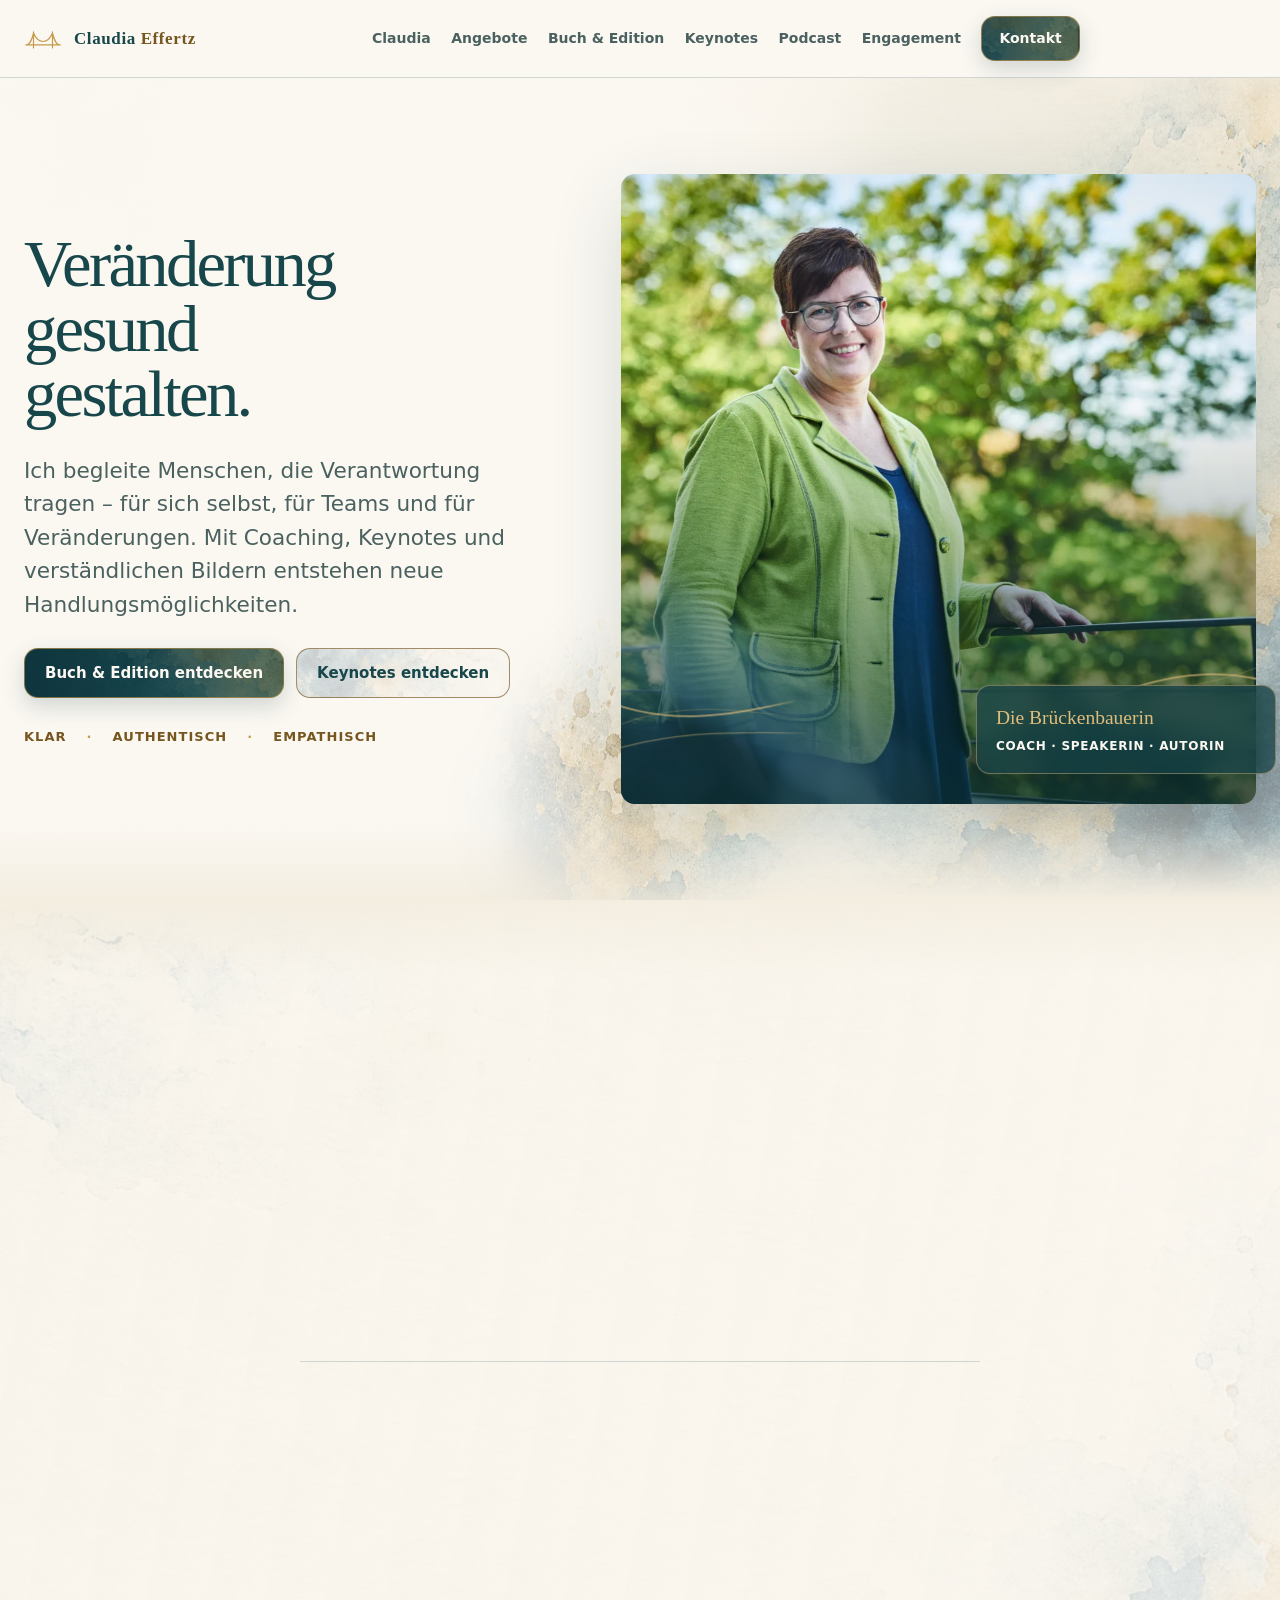
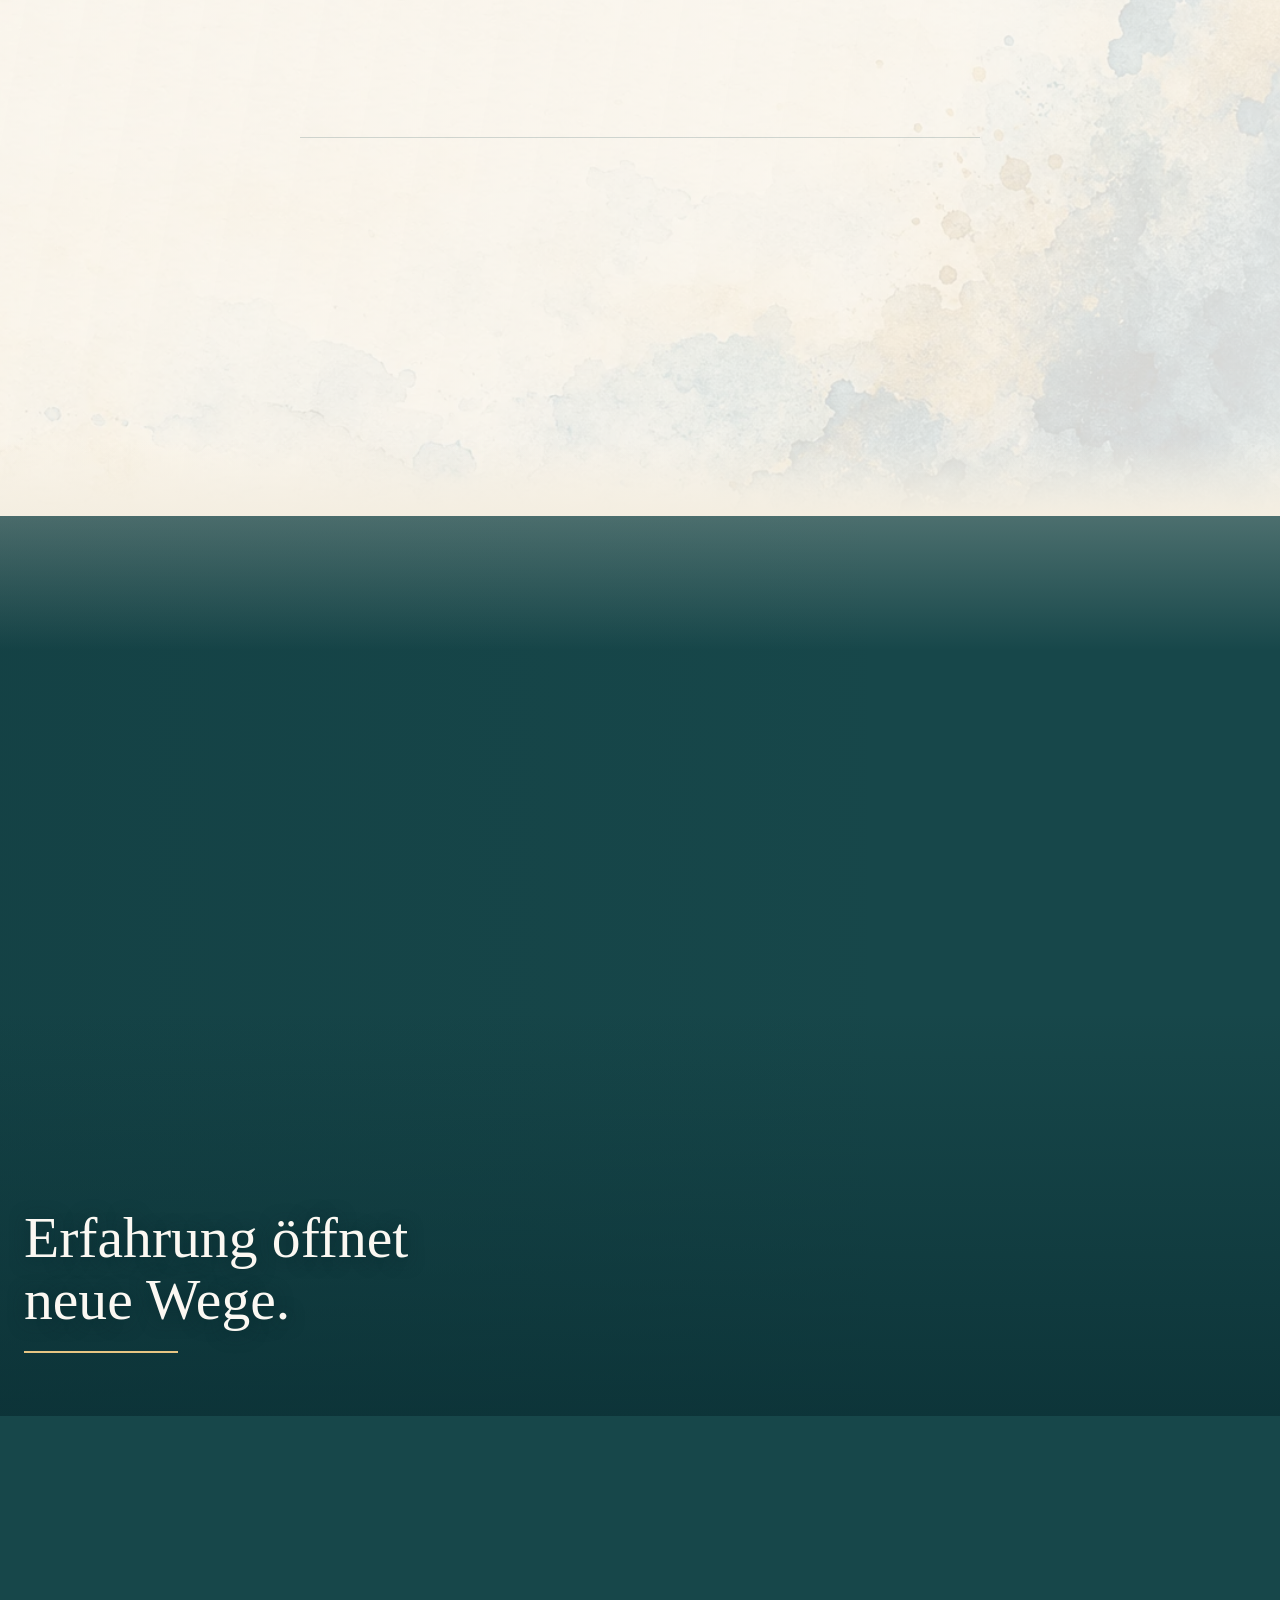
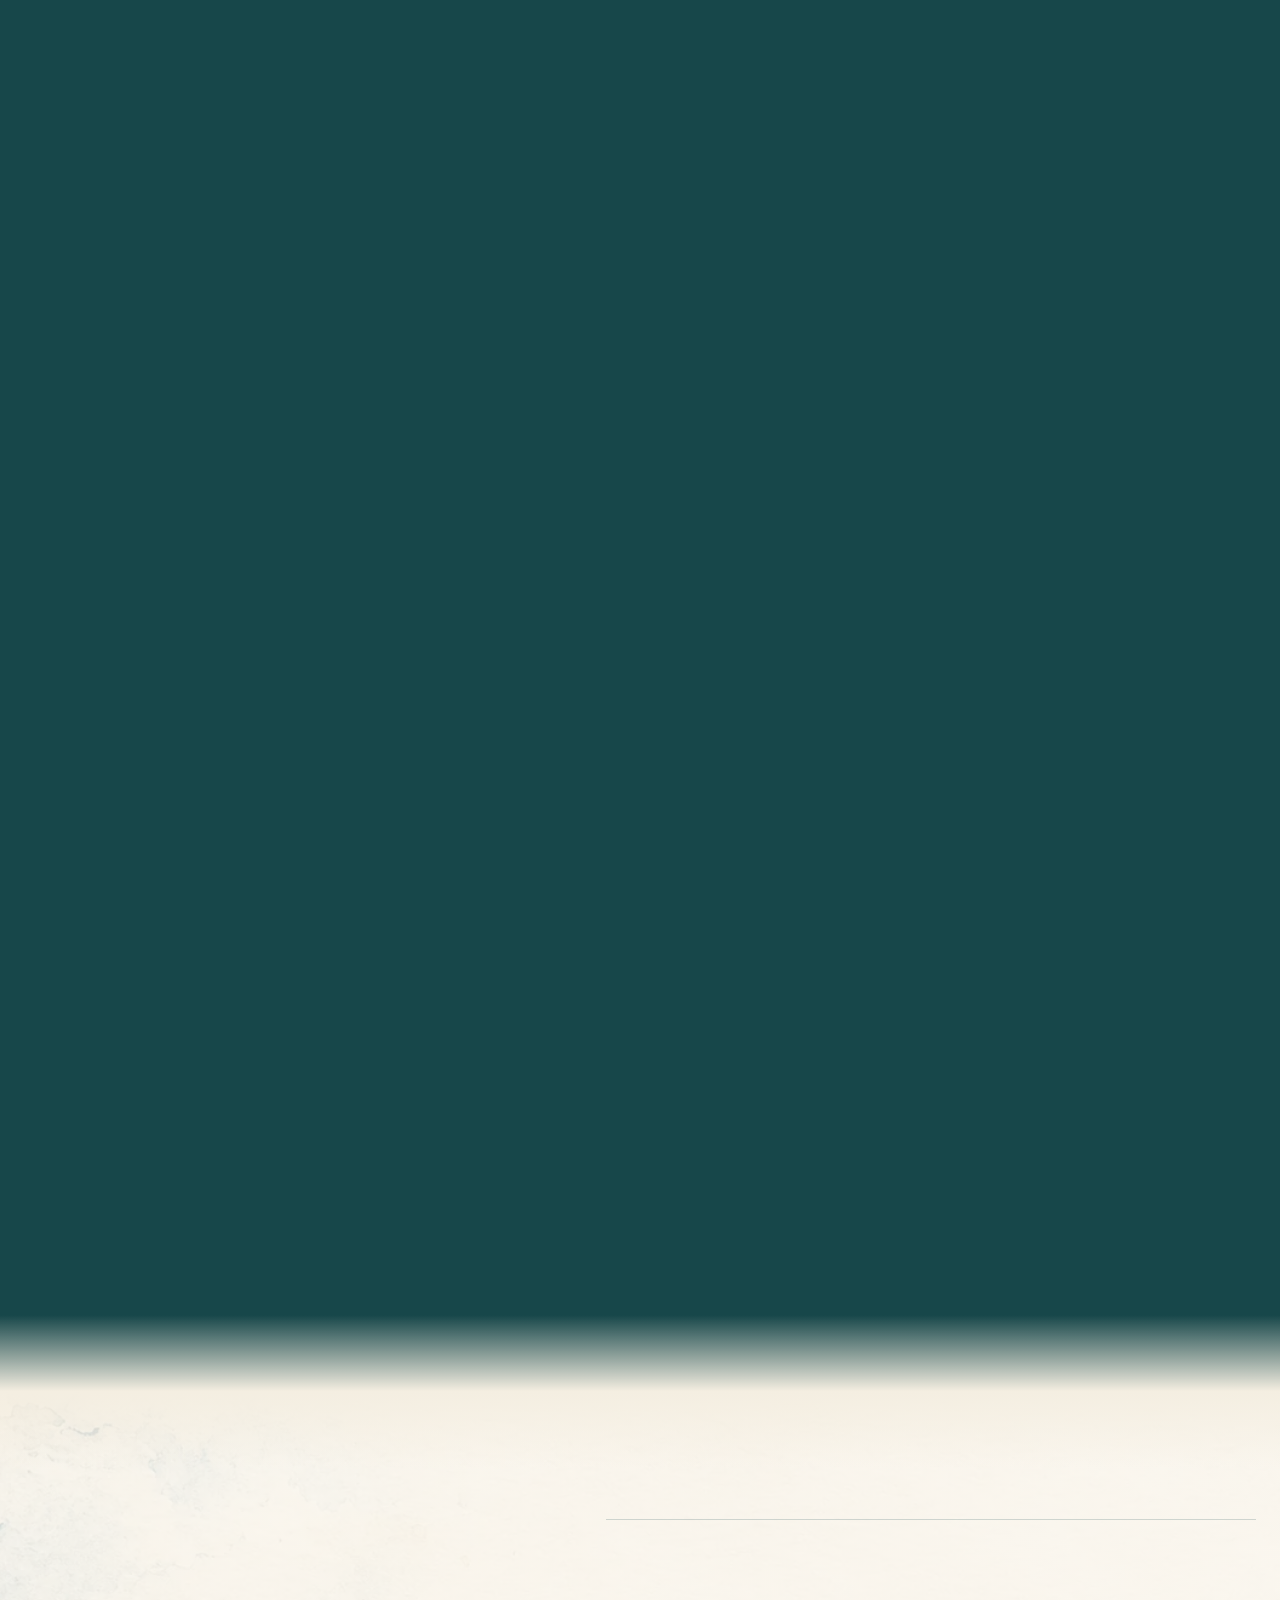
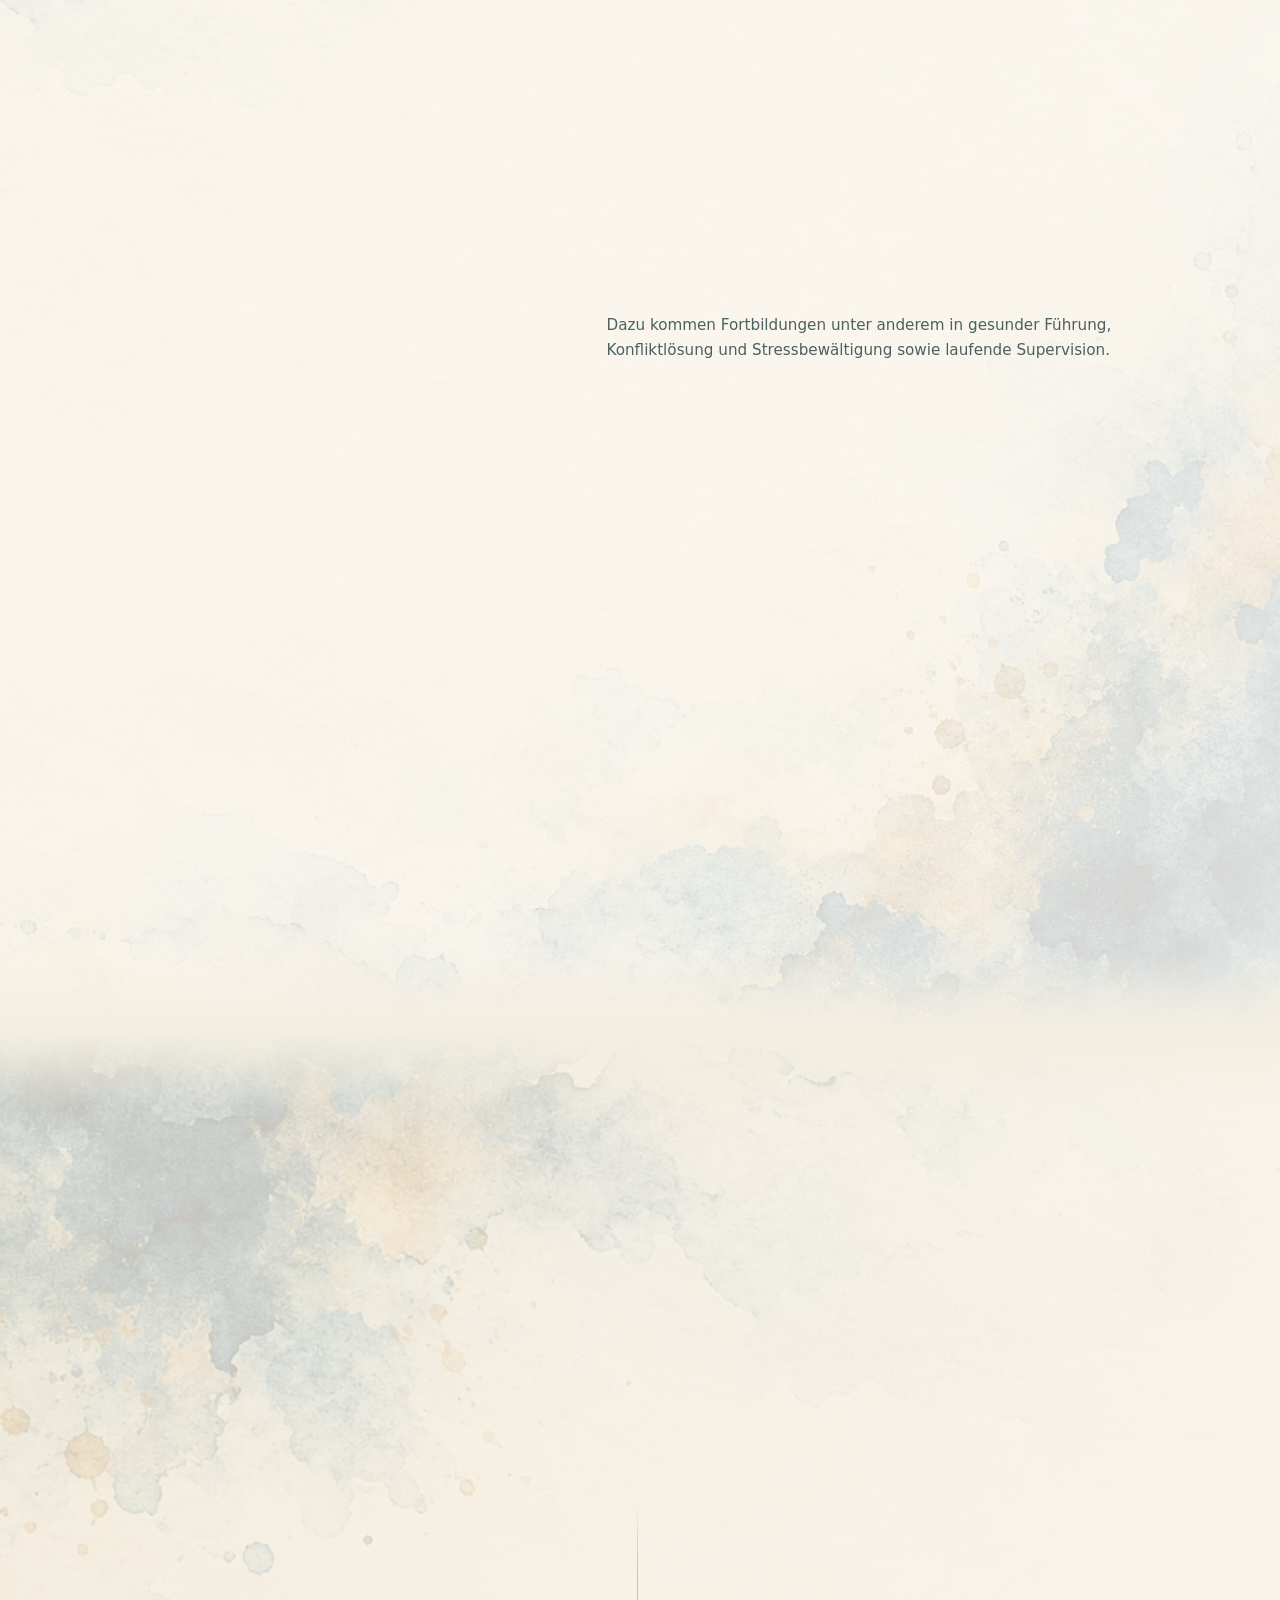
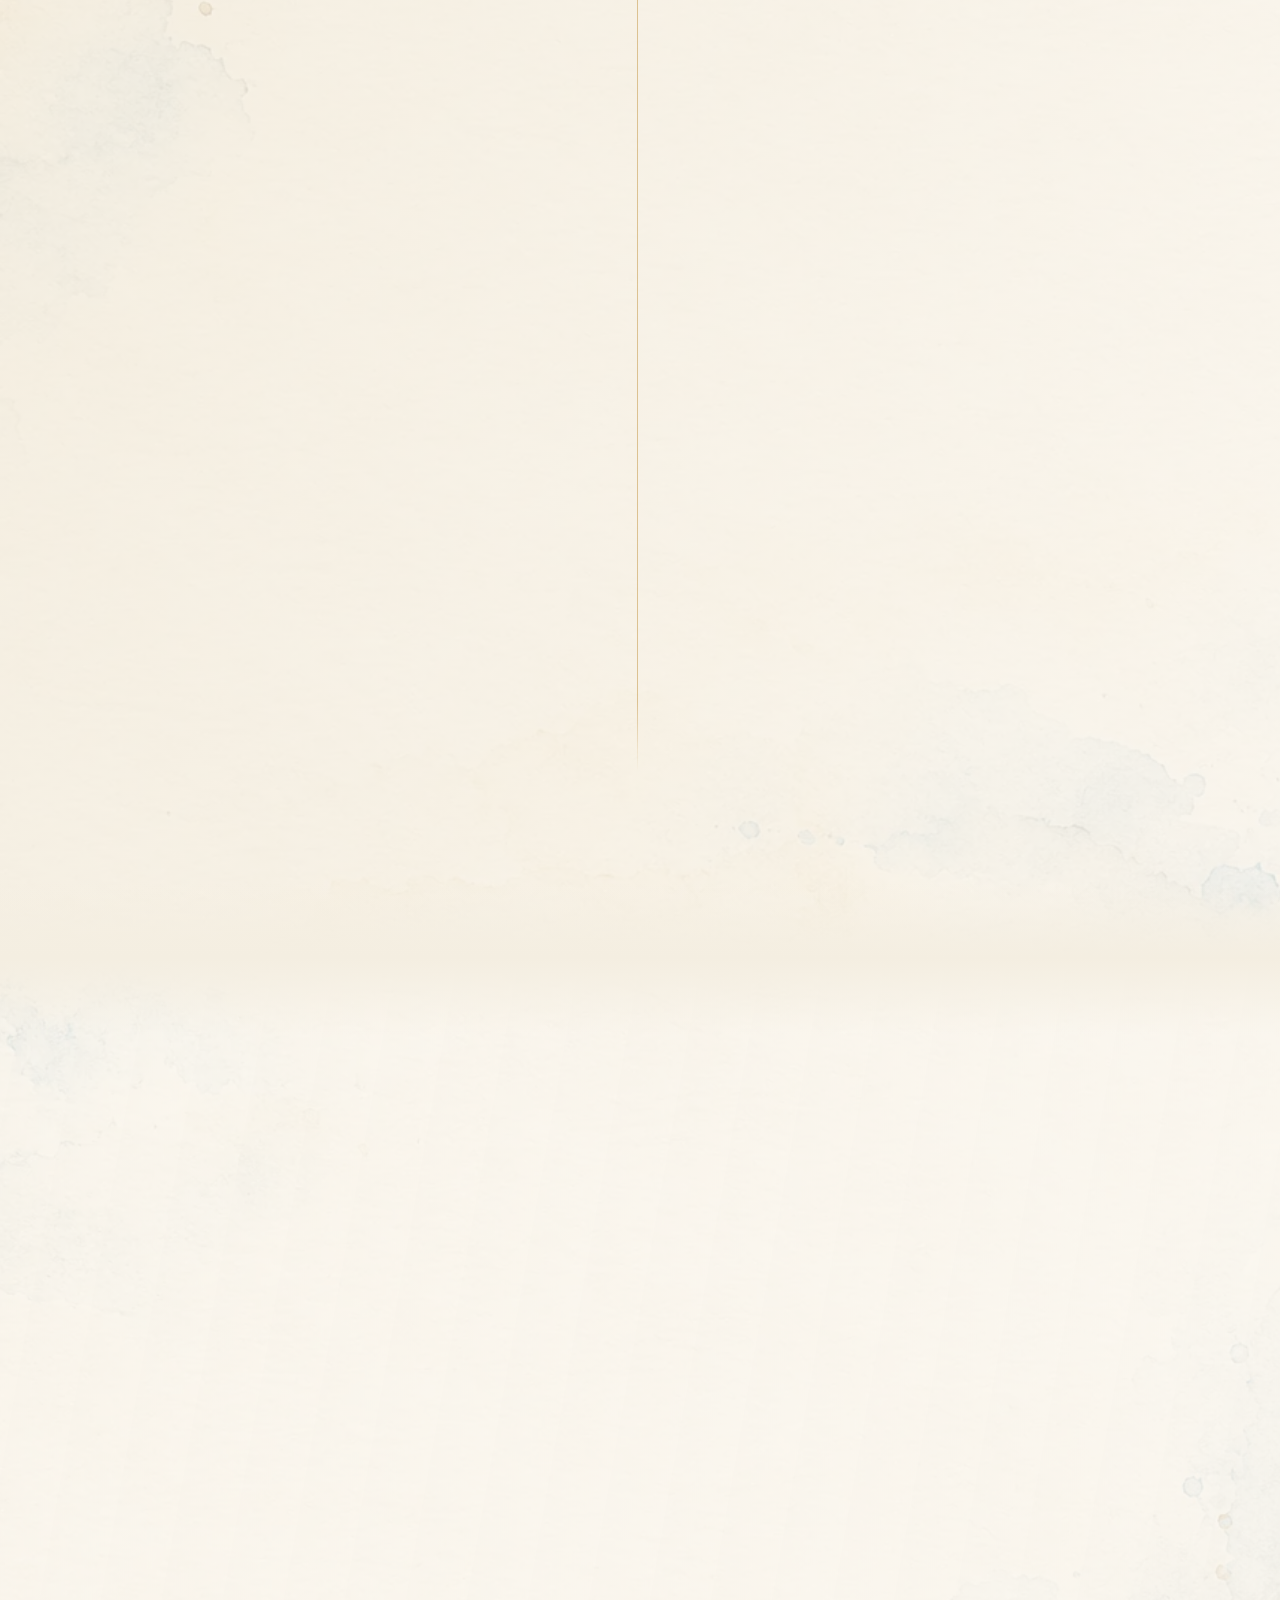
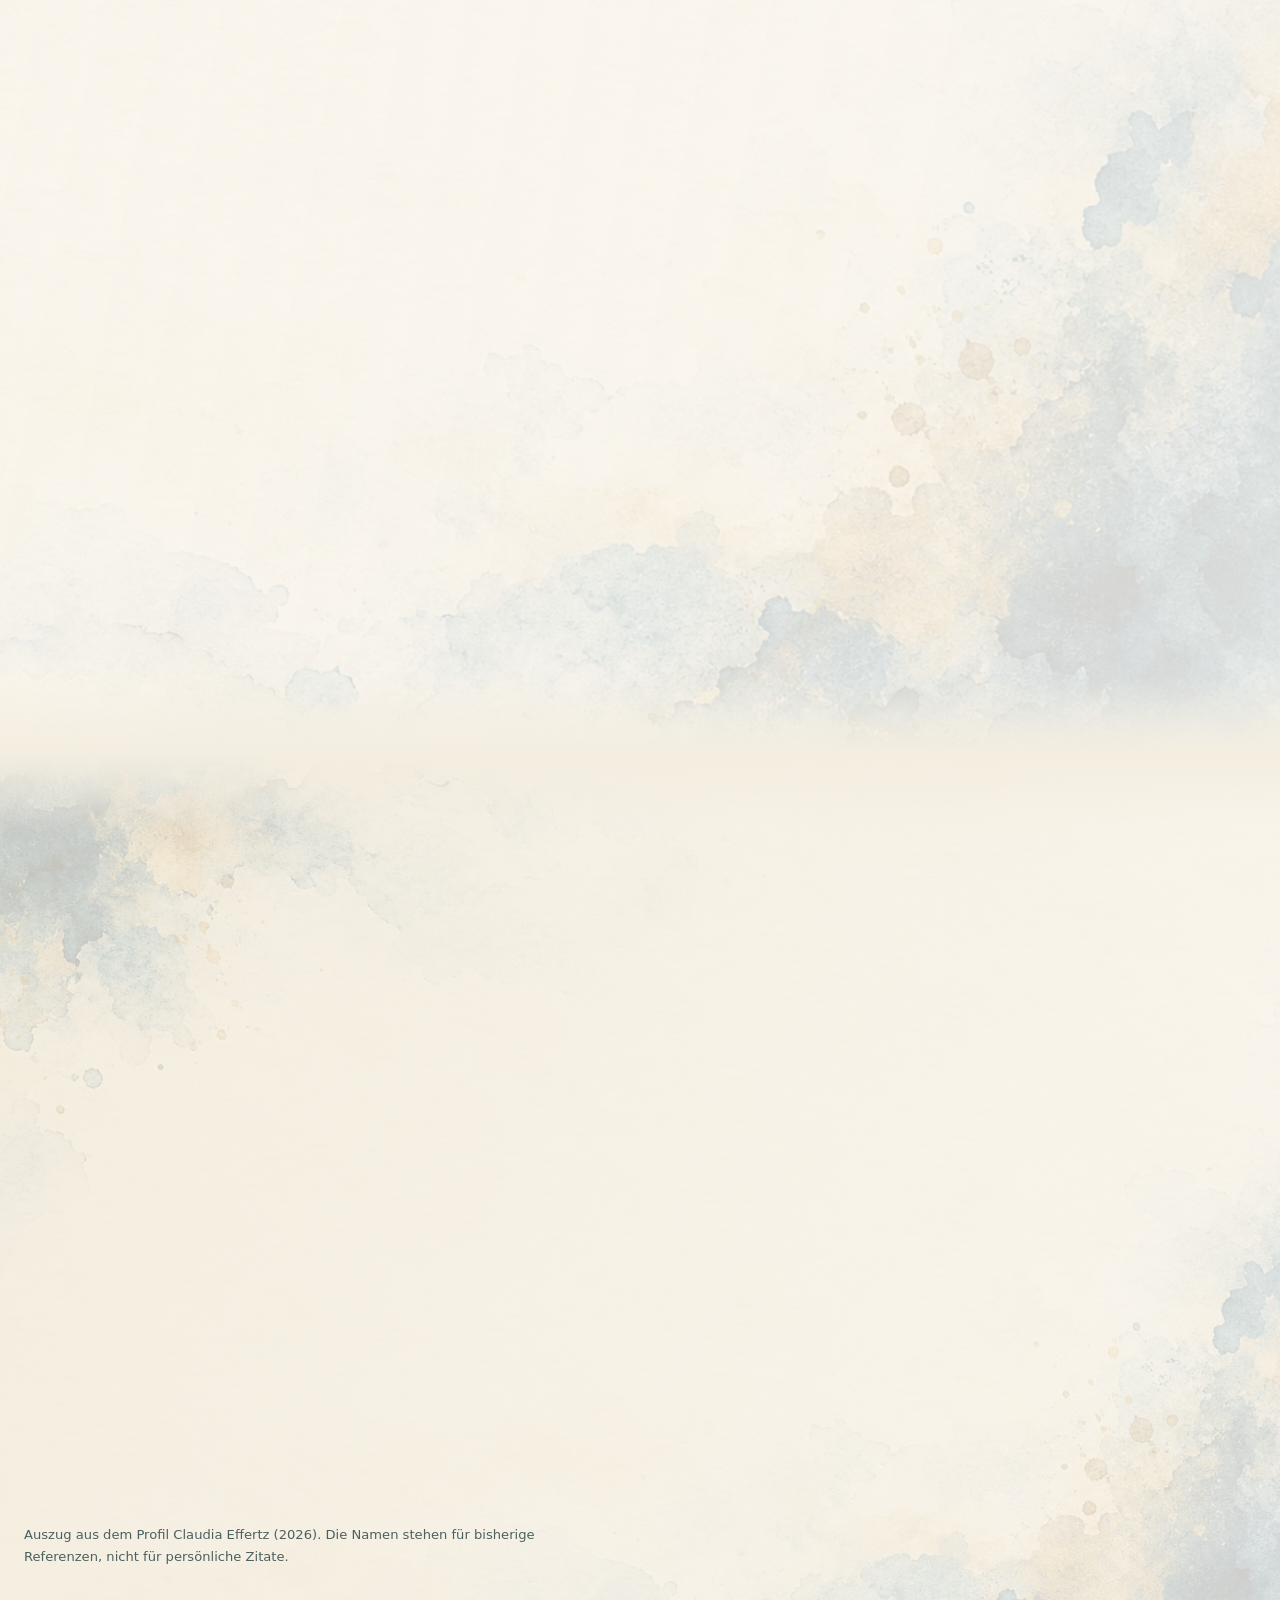
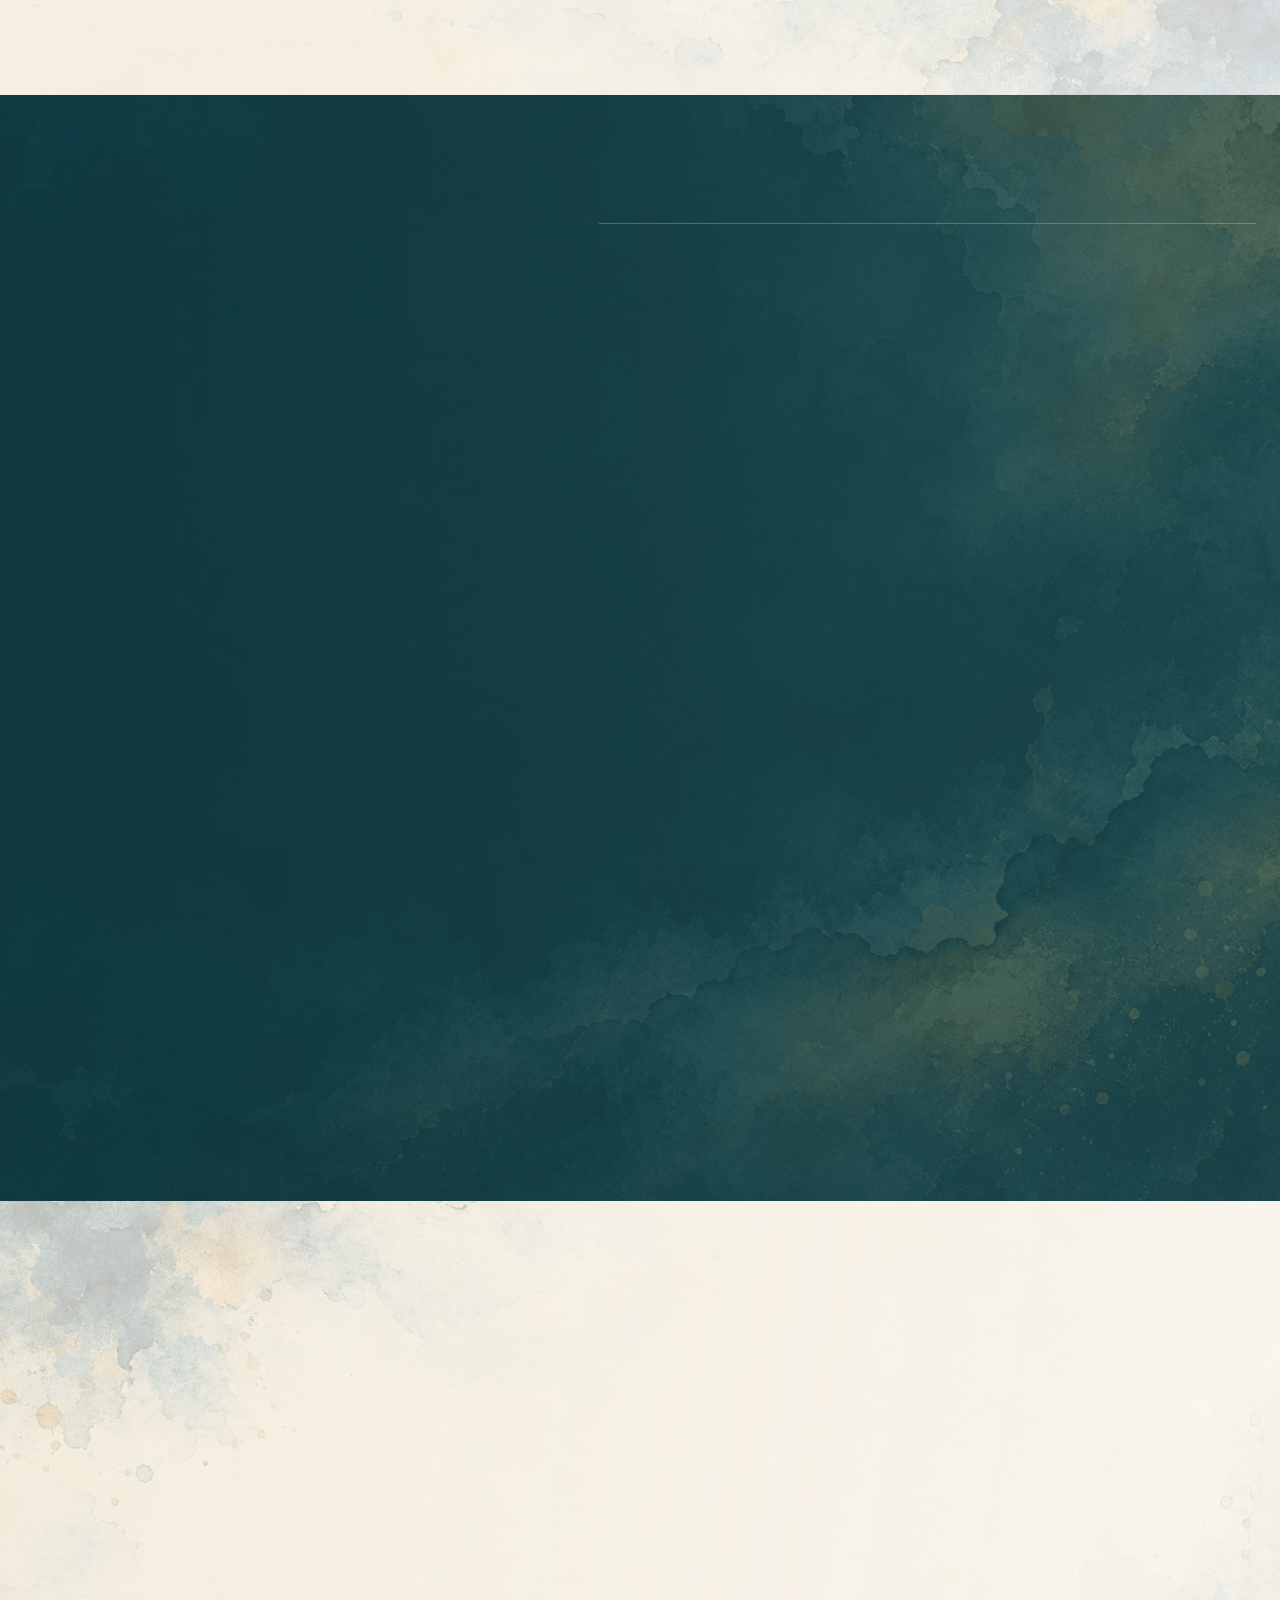
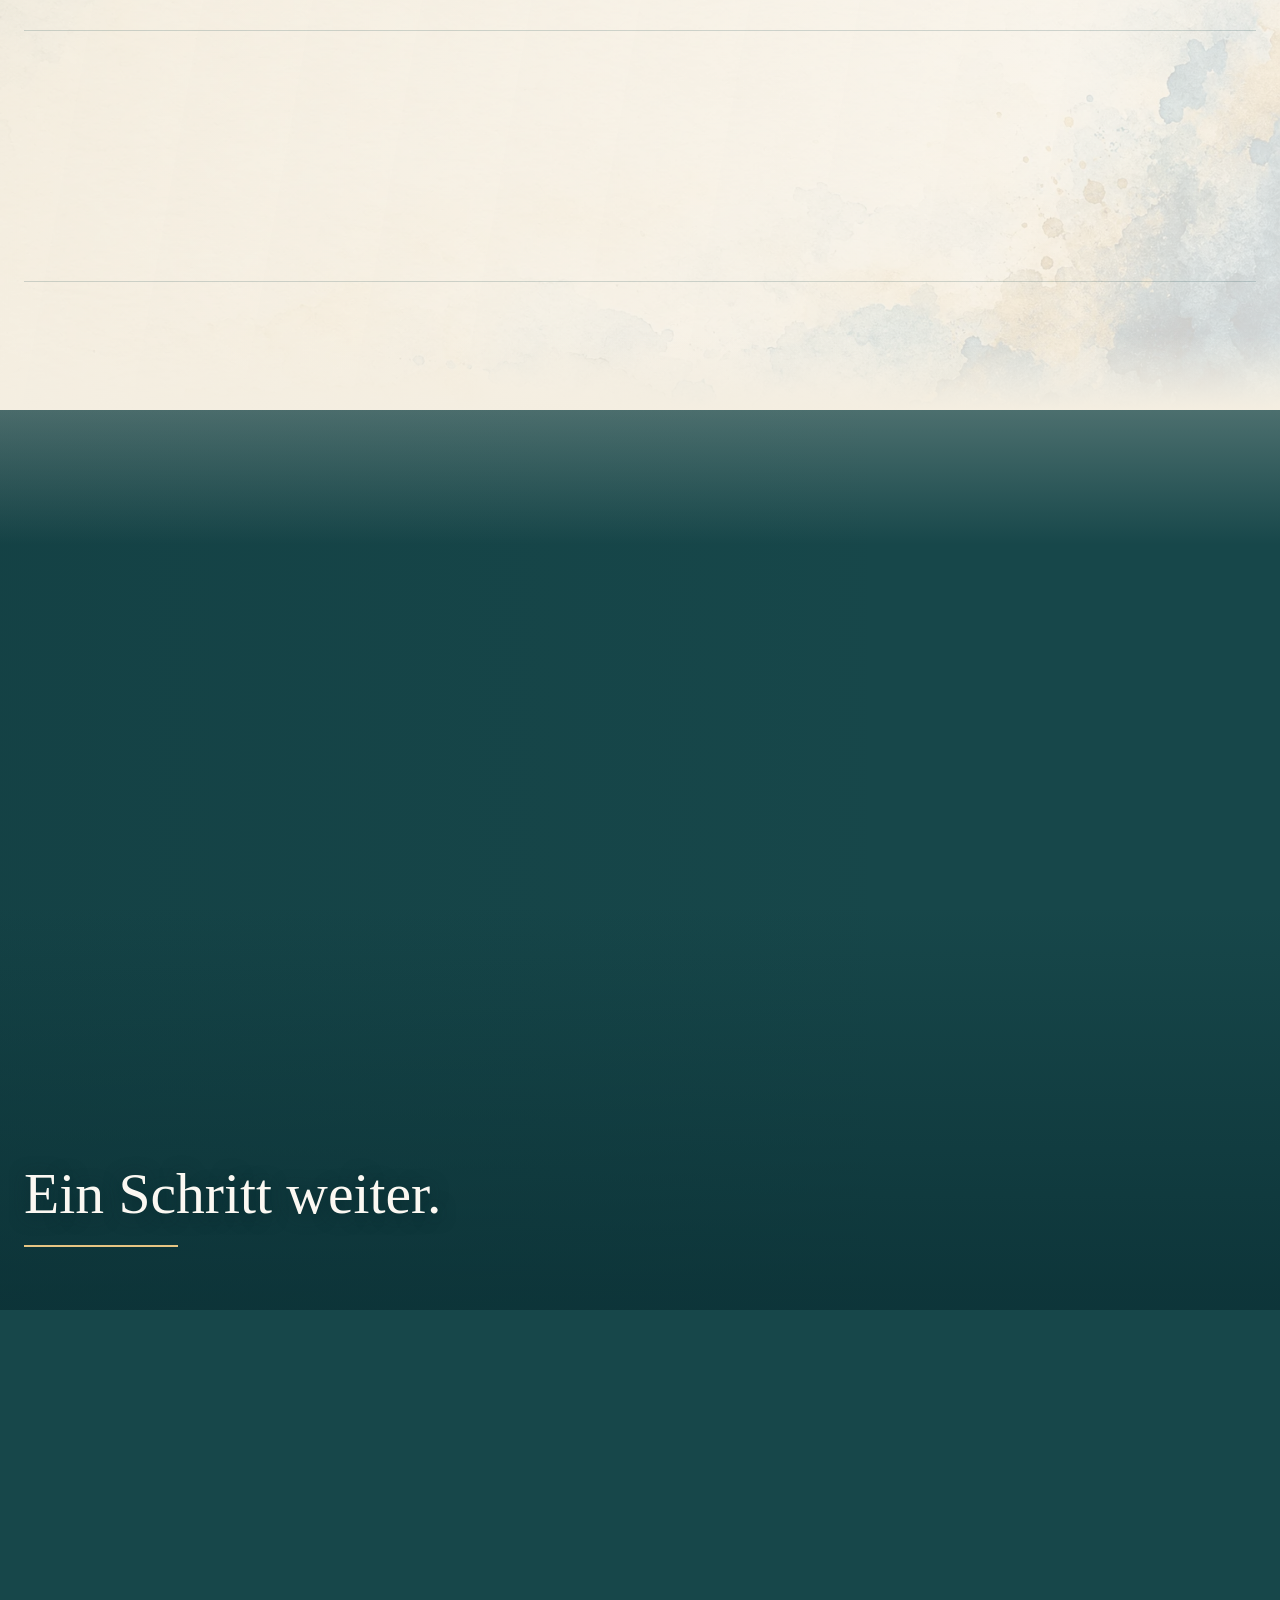
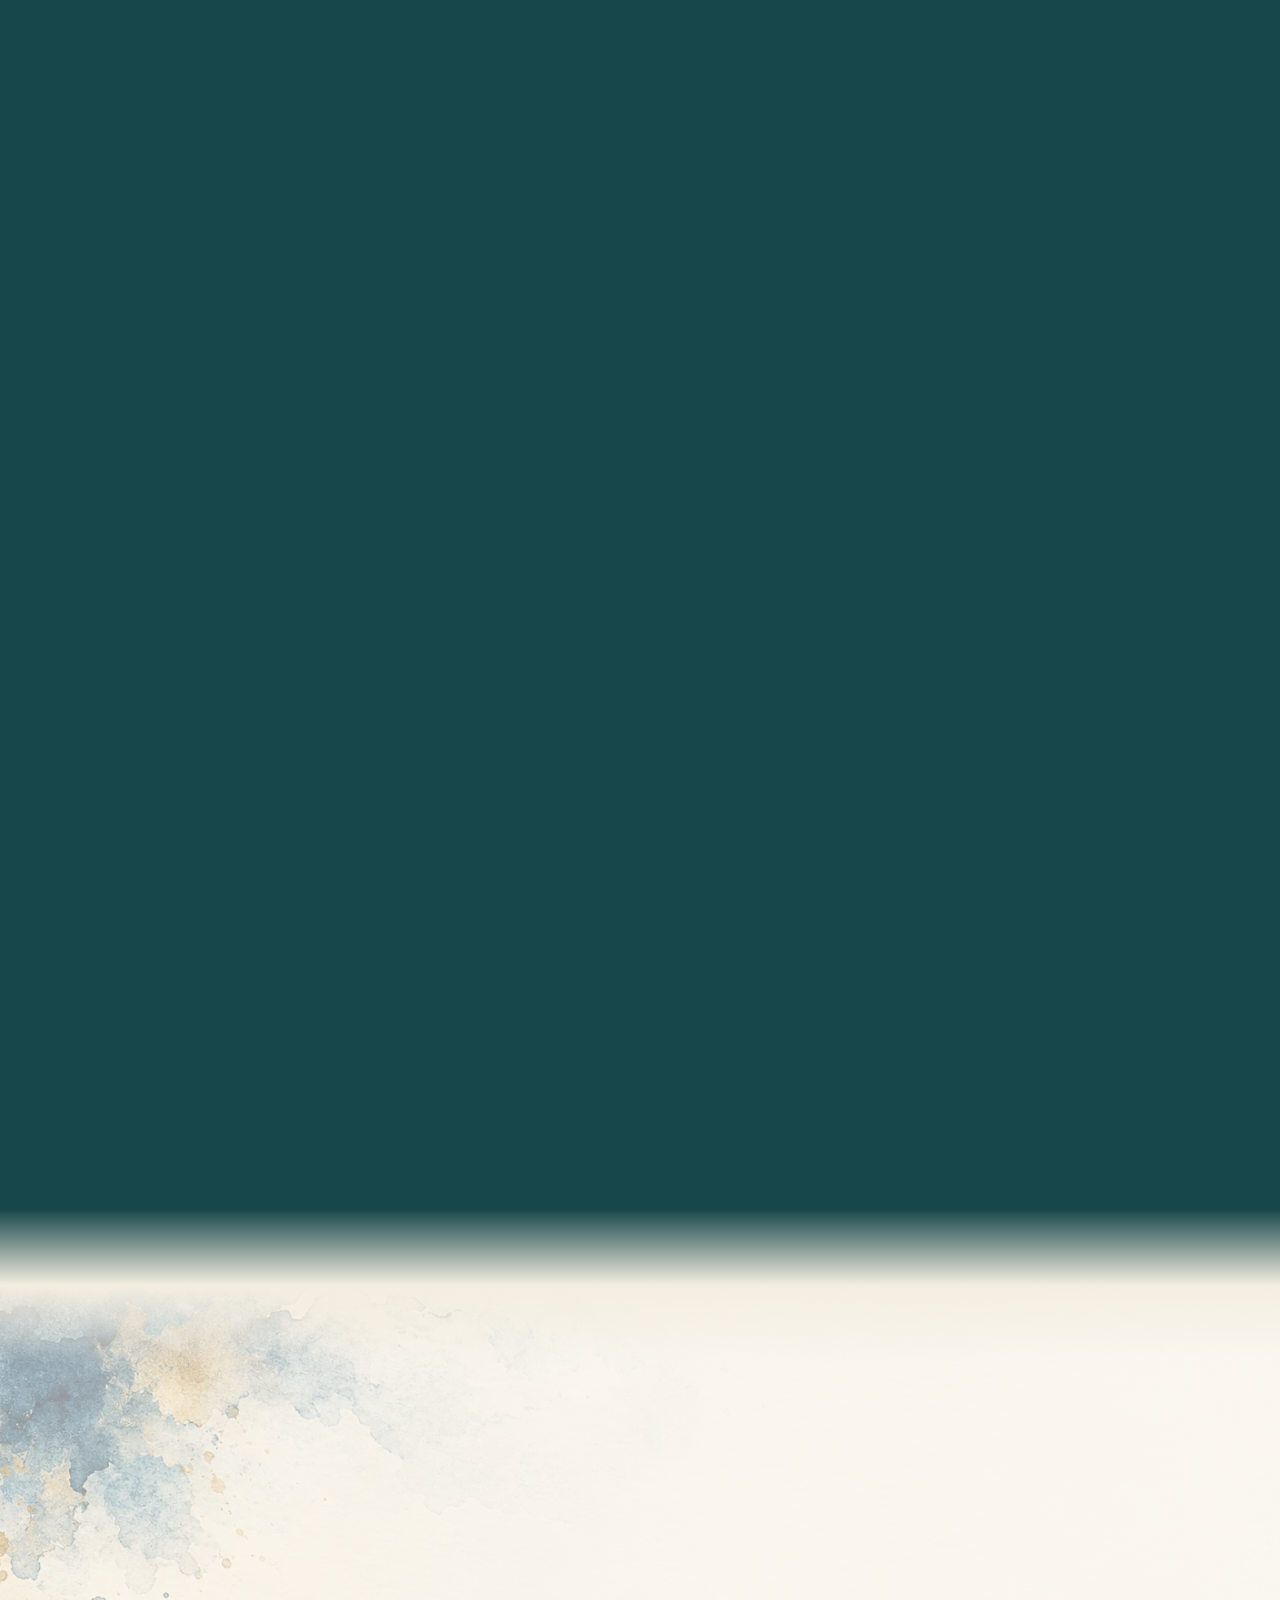
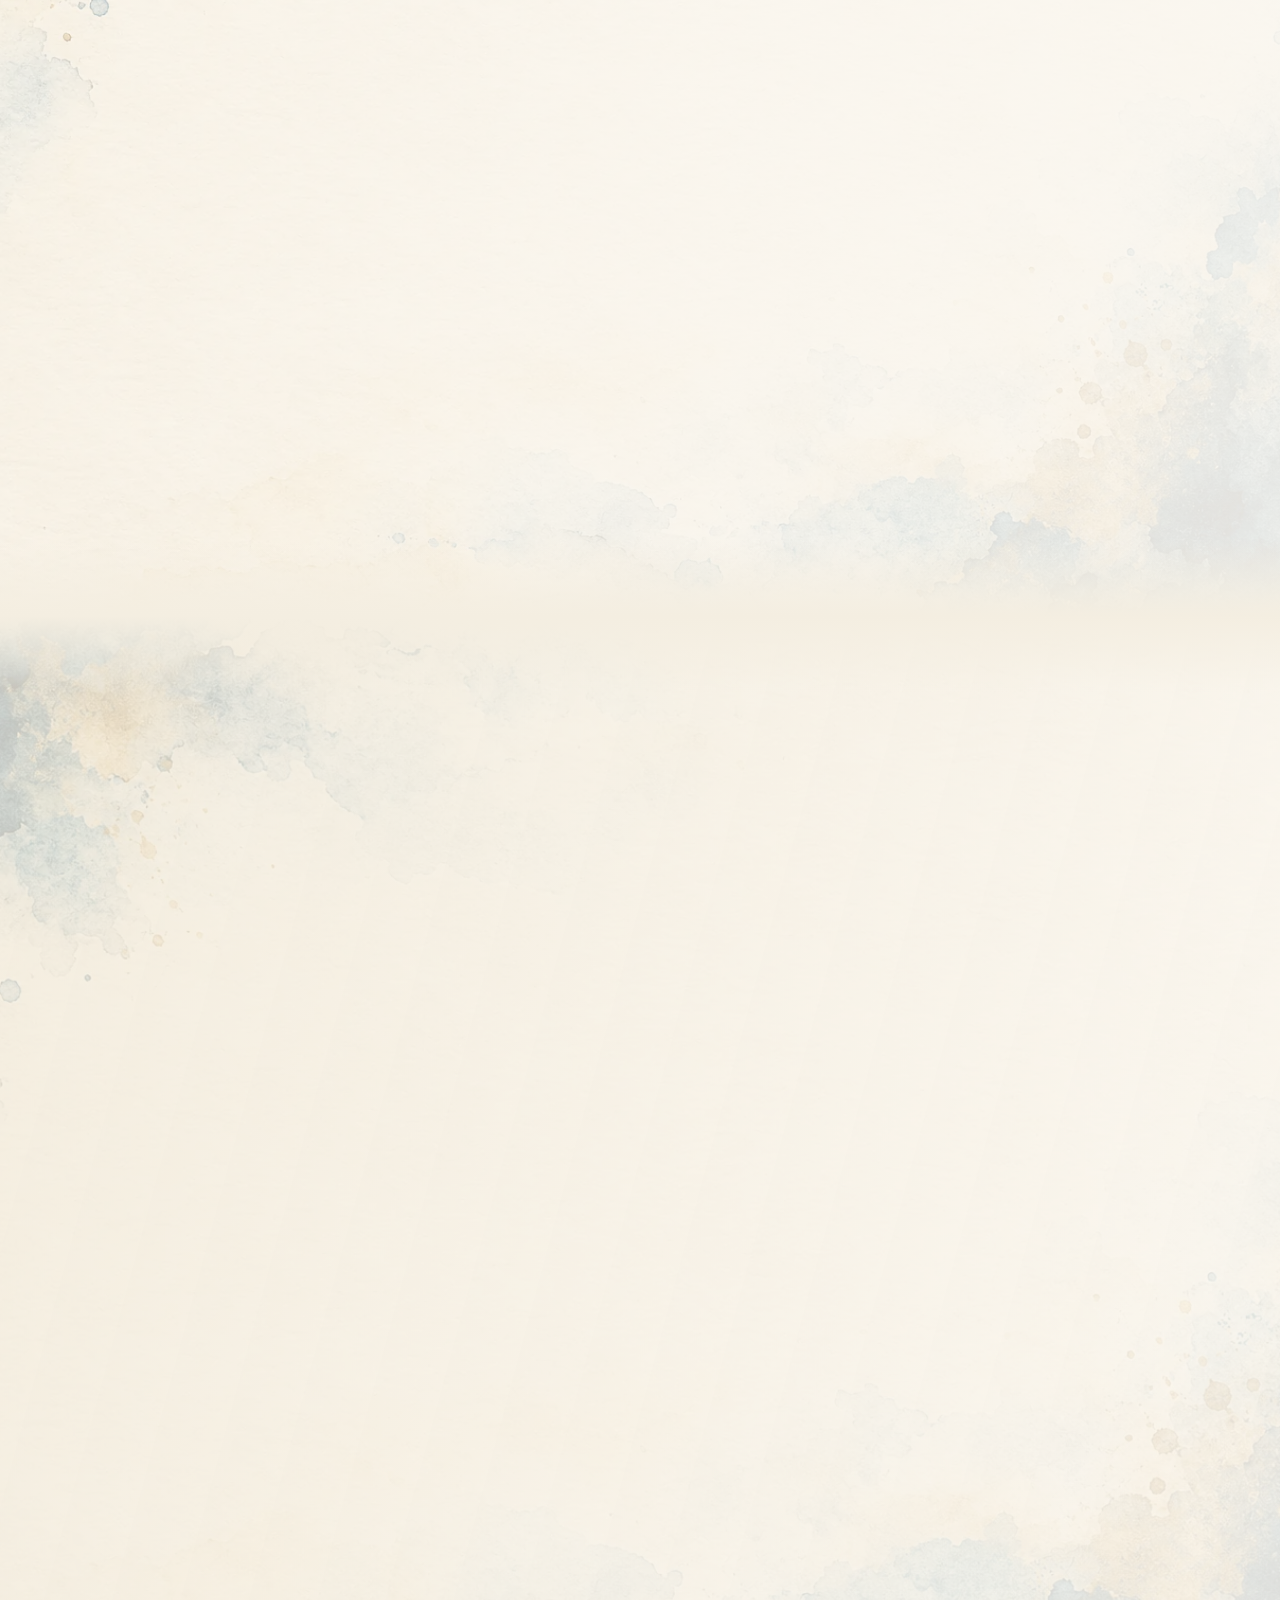
==== commit ccbd0049: "Add Claudia interview video and podcast audio" ====
--- a/index.html
+++ b/index.html
@@ -14,7 +14,7 @@
     <meta property="og:image" content="assets/ce-portrait-hero.webp">
     <title>Claudia Effertz – Die Brückenbauerin</title>
     <link rel="preload" href="assets/ce-portrait-hero.webp" as="image" fetchpriority="high">
-    <link rel="stylesheet" href="styles.css?v=main-light-8">
+    <link rel="stylesheet" href="styles.css?v=main-media-1">
     <link rel="stylesheet" href="preview-scroll/bridge-scroll.css?v=3">
     <script src="script.js?v=main-light-1" defer></script>
     <script src="preview-scroll/bridge-scroll.js?v=4" defer></script>
@@ -234,7 +234,11 @@
             <p>Wenn Anforderungen und Unsicherheit gleichzeitig steigen, brauchen Menschen Orientierung. Meine Vorträge machen greifbar, was Veränderung mit uns, unseren Teams und unserer Zusammenarbeit macht.</p>
             <a class="button button--primary" href="#kontakt">Keynote oder Workshop anfragen</a>
             <figure class="keynote-intro__image" data-reveal>
-              <img src="assets/ce-keynote-bridge-stage.webp" width="1448" height="1086" alt="Ein Mikrofon auf einer Bühne neben einer goldenen Brückenskulptur" loading="lazy" decoding="async">
+              <video controls playsinline preload="none" poster="assets/claudia-effertz-interview-poster.webp" aria-label="Claudia Effertz im Kurzinterview">
+                <source src="assets/claudia-effertz-interview.mp4" type="video/mp4">
+                <a href="assets/claudia-effertz-interview.mp4">Interviewvideo öffnen</a>
+              </video>
+              <figcaption>Claudia im Kurzinterview · 2:10 Min.</figcaption>
             </figure>
           </div>
           <div class="keynote-topics">
@@ -381,7 +385,8 @@
             <h2 id="podcast-title">Die Brückenbauerin – der Podcast.</h2>
             <p>Gespräche mit Menschen, die Brücken bauen: im Beruf, im Ehrenamt und im Leben. Erfahrungen und Ideen öffnen neue Perspektiven auf Führung, Gesundheit und Gesellschaft.</p>
             <p class="podcast__status">Start für November 2026 angekündigt.</p>
-            <a class="text-link" href="podcast/">Mehr über den Podcast</a>
+            <p>Eine Podcast-Folge mit Claudia kannst Du schon jetzt anhören.</p>
+            <a class="text-link" href="podcast/#folge">Podcast-Folge anhören</a>
           </div>
           <div class="podcast__visual" data-reveal>
             <figure class="podcast__media">
@@ -414,9 +419,13 @@
             <span>Aufklären</span><span>Vernetzen</span><span>Bewegen</span>
           </div>
           <div class="engagement__copy" data-reveal>
-            <h2 id="engagement-title">Brücken bauen – auch im Ehrenamt.</h2>
-            <p>Aus eigener Erfahrung weiß ich, wie viel es bedeutet, mit einer chronischen Erkrankung gesehen und ernst genommen zu werden. Als Gründungsmitglied und Vorständin der Lipödem Gesellschaft e. V. setze ich mich für Aufklärung, bedarfsgerechte Versorgung und Teilhabe ein.</p>
-            <p>Die gemeinsam mit Betroffenen und Studierenden entwickelte Kampagne LipöWAS? macht Lebensgeschichten sichtbar und hinterfragt Vorurteile.</p>
+            <h2 id="engagement-title">Mein Ehrenamt – gelebtes Brückenbauen.</h2>
+            <p>Mein Ehrenamt prägt auch meine Arbeit als Coach und Organisationsentwicklerin. Als Gründungsmitglied und Vorständin der Lipödem Gesellschaft e. V. verbinde ich seit über sechs Jahren die Perspektiven von Betroffenen, Fachleuten, Selbsthilfe, Politik und Unterstützenden. Ich entwickle Projekte, baue Kooperationen auf und gestalte Aufklärung, Austausch und Strukturen für eine bessere Versorgung und gesellschaftliche Teilhabe.</p>
+            <p>Dabei erlebe ich, wie wichtig es ist, Menschen zuzuhören, unterschiedliche Interessen zusammenzuführen und auch unter schwierigen Bedingungen handlungsfähig zu bleiben. Diese Erfahrungen fließen in meine Coachings, Seminare und Keynotes ein: Orientierung geben, Selbstwirksamkeit stärken und Veränderung in machbare Schritte übersetzen.</p>
+            <div class="engagement__links">
+              <a href="https://lipoedem-gesellschaft.de/" target="_blank" rel="noopener noreferrer"><strong>Lipödem Gesellschaft e. V.</strong><span>Der Verein vernetzt Betroffene, Fachleute und Selbsthilfegruppen und setzt sich mit Aufklärung, Fortbildungen und Austausch für eine bedarfsgerechte Versorgung ein.</span></a>
+              <a href="https://lipoewas.de/" target="_blank" rel="noopener noreferrer"><strong>LipöWAS?</strong><span>Die gemeinsam mit Betroffenen und Studierenden entwickelte Kampagne macht Menschen sichtbar, schafft Verständnis, hinterfragt Vorurteile und stärkt gesellschaftliche Teilhabe.</span></a>
+            </div>
             <p class="note">Die Inhalte dienen der Aufklärung und Vernetzung. Sie ersetzen keine medizinische Beratung, Diagnose oder Therapie.</p>
           </div>
         </div>
@@ -427,6 +436,12 @@
           <header class="section-head" data-reveal>
             <h2 id="values-title">Fünf Sätze. Ein Wertekompass.</h2>
           </header>
+          <div class="values__intro" data-reveal>
+            <h3>Auch Sätze können Orientierung geben.</h3>
+            <p>Dass Menschen solche inneren Orientierungspunkte brauchen, habe ich nicht erst als Coach gelernt. Manche begleiten mich selbst schon fast mein ganzes Leben.</p>
+            <p>Zwei Sätze aus meiner Kindheit haben sich besonders tief eingeprägt: „Du kannst alles versuchen, musst aber die Konsequenzen tragen können.“ Und: „Es gibt immer Lösungen.“</p>
+            <p>Damals habe ich nicht darüber nachgedacht, welche Wirkung diese Sätze auf mein Leben haben würden. Heute erkenne ich, wie sehr sie mich geprägt haben: Der eine gab mir Mut und lehrte mich, Verantwortung zu übernehmen. Der andere lenkte meinen Blick immer wieder von Problemen zu Möglichkeiten. Vielleicht erklärt das auch, warum ich früh Verantwortung übernommen habe – mit 21 Jahren hatte ich bereits meine erste Führungsaufgabe.</p>
+          </div>
           <div class="values__visuals" data-reveal>
             <figure class="values__image values__image--main">
               <img src="assets/ce-values-compass.webp" width="1536" height="1024" alt="Fünf Messingpunkte bilden auf handgeschöpftem Papier ein feines Netzwerk" loading="lazy" decoding="async">
@@ -449,7 +464,7 @@
             <article data-reveal><h3>Verantwortung</h3><p>„Du darfst alles tun, wenn Du die Konsequenzen trägst.“</p></article>
             <article data-reveal><h3>Zuversicht</h3><p>„Wir finden gemeinsam immer eine Lösung.“</p></article>
             <article data-reveal><h3>Integrität</h3><p>„Ehrlich währt am längsten.“</p></article>
-            <article data-reveal><h3>Eigeninitiative</h3><p>„Immer bissche mitdenke.“</p></article>
+            <article data-reveal><h3>Eigeninitiative</h3><p>IBM bedeutet auf Hessisch: „Immer bissche mitdenke.“ <small>Das hat meine Vorausschau und Eigeninitiative gefördert.</small></p></article>
           </div>
         </div>
       </section>
--- a/styles.css
+++ b/styles.css
@@ -448,11 +448,6 @@
 .testimonials__compact .testimonials__label { color: var(--accent-strong); }
 .testimonials__compact blockquote { font-family: var(--serif); font-size: clamp(1.15rem, 1.5vw, 1.45rem); line-height: 1.27; }
 .testimonials__compact .testimonials__source { color: var(--muted); border-top-color: var(--line); }
-.book-sample__transcript { max-width: 62ch; margin-top: 1rem; padding: 1rem 1.25rem; border: 1px solid var(--line); border-radius: var(--radius); background: var(--surface); }
-.book-sample__transcript summary { color: var(--ink); font-weight: 800; cursor: pointer; }
-.book-sample__transcript > div { display: grid; gap: .85rem; padding-top: 1.25rem; }
-.book-sample__transcript h3 { margin-top: .6rem; font-size: 1.35rem; }
-
 .training__grid { display: grid; grid-template-columns: 1.15fr .85fr; gap: 24px; }
 .training article { padding: clamp(30px, 5vw, 54px); border: 1px solid var(--line); border-radius: var(--radius); background: var(--surface); }
 .training article:nth-child(2) { background: var(--surface-alt); }
@@ -491,9 +486,18 @@
 .engagement__signal span:nth-of-type(3) { padding-left: 24%; }
 .engagement__copy { display: grid; gap: 20px; }
 .engagement__copy > p { color: var(--muted); }
+.engagement__links { display: grid; gap: 12px; }
+.engagement__links a { display: grid; gap: 5px; padding: 16px 18px; border: 1px solid var(--line); border-radius: var(--radius); color: var(--ink); background: var(--surface-alt); text-decoration: none; }
+.engagement__links a:hover, .engagement__links a:focus-visible { border-color: var(--accent); }
+.engagement__links strong { font-family: var(--serif); font-size: 1.25rem; }
+.engagement__links span { color: var(--muted); font-size: .94rem; line-height: 1.5; }
 .note { padding: 18px; border-radius: var(--radius); background: var(--surface-alt); font-size: 14px; }
 
 .values { overflow: clip; background: radial-gradient(circle at 78% 34%, color-mix(in srgb, var(--accent) 8%, transparent), transparent 32%); }
+.values__intro { max-width: 76ch; margin: 0 0 clamp(2.5rem, 5vw, 4rem); }
+.values__intro h3 { margin-bottom: 1rem; color: var(--ink); font-family: var(--serif); font-size: clamp(1.8rem, 3vw, 2.5rem); }
+.values__intro p { color: var(--muted); line-height: 1.65; }
+.values__intro p + p { margin-top: 1rem; }
 .values__visuals { position: relative; min-height: clamp(500px, 52vw, 680px); display: grid; grid-template-columns: minmax(0, 1.5fr) minmax(260px, .72fr); grid-template-rows: repeat(2, minmax(0, 1fr)); gap: 12px; margin-bottom: clamp(3rem, 6vw, 5rem); }
 .values__image { position: relative; overflow: hidden; margin: 0; border-radius: var(--radius); box-shadow: var(--shadow); }
 .values__image--main { grid-row: 1 / -1; }
@@ -514,7 +518,8 @@
 .values article p { max-width: 31ch; color: var(--ink); font-family: var(--serif); font-size: clamp(1.45rem, 2.3vw, 2.1rem); line-height: 1.25; }
 .values article:last-child { min-height: 240px; grid-column: 1 / -1; grid-template-columns: minmax(170px, .34fr) minmax(0, 1fr); align-items: end; margin-top: clamp(20px, 3vw, 34px); padding: clamp(34px, 5vw, 58px); border: 0; border-radius: var(--radius); color: #fbf8f2; background: var(--secondary-deep); box-shadow: var(--shadow); }
 .values article:last-child h3 { color: var(--accent); }
-.values article:last-child p { max-width: 17ch; justify-self: end; color: #fbf8f2; font-size: clamp(2.3rem, 4.6vw, 4.6rem); line-height: 1.03; }
+.values article:last-child p { max-width: 27ch; justify-self: end; color: #fbf8f2; font-size: clamp(1.9rem, 3.3vw, 3.2rem); line-height: 1.12; }
+.values article:last-child small { display: block; margin-top: 1rem; font-family: var(--sans); font-size: clamp(.95rem, 1.4vw, 1.15rem); font-weight: 400; line-height: 1.5; }
 
 .contact { background: var(--surface); }
 .contact__grid { display: grid; grid-template-columns: minmax(0, .95fr) minmax(360px, .65fr); gap: clamp(4rem, 9vw, 9rem); align-items: center; }
@@ -698,7 +703,7 @@
   .values article { min-height: 0; gap: 10px; padding: 26px 0 30px; }
   .values article p { font-size: clamp(1.4rem, 6.6vw, 1.8rem); }
   .values article:last-child { min-height: 210px; margin-top: 18px; padding: 28px 24px; }
-  .values article:last-child p { justify-self: start; font-size: clamp(2.35rem, 11vw, 3.35rem); }
+  .values article:last-child p { justify-self: start; font-size: clamp(1.85rem, 7.2vw, 2.5rem); }
   .offers__grid { grid-template-columns: minmax(0, 1fr); gap: 10px; }
   .offers article, .offers article:nth-child(n) { min-width: 0; min-height: auto; grid-column: auto; padding: 30px 24px; }
   .offers article h3 { overflow-wrap: anywhere; }
@@ -750,8 +755,11 @@
 .keynote-intro { display: grid; align-content: start; justify-items: start; gap: 1.25rem; }
 .keynote-intro h2 { max-width: 14ch; }
 .keynote-intro p { color: var(--muted); max-width: 50ch; }
-.keynote-intro__image { width: min(100%, 520px); margin-top: 1rem; overflow: hidden; aspect-ratio: 4 / 3; border: 1px solid rgb(229 193 125 / 35%); border-radius: var(--radius); box-shadow: 0 20px 50px rgb(0 0 0 / 18%); }
-.keynote-intro__image img { width: 100%; height: 100%; object-fit: cover; }
+.keynote-intro__image { width: min(100%, 520px); margin-top: 1rem; overflow: hidden; border: 1px solid rgb(229 193 125 / 35%); border-radius: var(--radius); box-shadow: 0 20px 50px rgb(0 0 0 / 18%); }
+.keynote-intro__image video { display: block; width: 100%; aspect-ratio: 16 / 9; background: #103940; }
+.keynote-intro__image figcaption { padding: .65rem 1rem; color: var(--surface); background: #17474a; font-size: .85rem; }
+.podcast-player { align-self: start; padding: clamp(1.25rem, 3vw, 2.25rem); border: 1px solid rgb(198 154 75 / 45%); border-radius: var(--radius); background: linear-gradient(110deg, rgb(251 248 242 / 90%), rgb(244 238 225 / 80%)), url('assets/aquarell-pergament.webp') center / cover; box-shadow: var(--shadow); }
+.podcast-player audio { display: block; width: 100%; min-width: 0; margin-top: 1.25rem; }
 .keynote-topics { border-top: 1px solid var(--line); }
 .keynote-topics article { display: grid; grid-template-columns: 2.5rem 1fr; gap: 1rem; padding: 1.4rem 0; border-bottom: 1px solid var(--line); }
 .keynote-topics article > span { color: var(--accent-strong); font-size: .8rem; font-weight: 800; }
@@ -775,6 +783,9 @@
 .topic-list h3 { margin: .6rem 0; font-family: var(--serif); }
 .topic-list p { color: var(--muted); }
 .edition-list { display: grid; grid-template-columns: repeat(2, minmax(0, 1fr)); gap: 1.5rem; }
+.edition-list__intro, .edition-list__closing { grid-column: 1 / -1; }
+.edition-list__intro h3 { font-family: var(--serif); font-size: clamp(1.5rem, 2.4vw, 2.1rem); line-height: 1.2; }
+.edition-list__intro p, .edition-list__closing { margin-top: .6rem; color: var(--muted); }
 .edition-list article { padding: 1.5rem 0; border-bottom: 1px solid var(--line); }
 .edition-list h3 { font-family: var(--serif); }
 .edition-list p { color: var(--muted); margin-top: .4rem; }
@@ -862,31 +873,9 @@
 .book-page .book-hero .page-head__cover { width: min(100%, 340px); justify-self: center; }
 .book-page .book-hero .page-head__cover img { width: 100%; height: auto; max-width: none; max-height: 540px; object-fit: contain; }
 
-.book-sample__grid { display: grid; grid-template-columns: minmax(0, .85fr) minmax(0, 1fr); gap: clamp(3rem, 7vw, 7rem); align-items: center; }
+.book-sample { padding-block: clamp(2.8rem, 5vw, 4.5rem); }
 .book-sample__copy { display: grid; justify-items: start; gap: 1.2rem; }
-.book-sample__copy h2 { max-width: 13ch; }
 .book-sample__copy p { max-width: 52ch; color: var(--muted); }
-.book-sample__meta { color: var(--muted); font-size: .85rem; }
-.book-sample__paper {
-  position: relative;
-  display: grid;
-  align-content: center;
-  gap: 1.2rem;
-  min-height: 430px;
-  padding: clamp(2rem, 4vw, 4rem);
-  border: 1px solid var(--line);
-  border-radius: var(--radius);
-  background-color: var(--surface);
-  background-image: linear-gradient(110deg, rgb(251 248 242 / 87%), rgb(251 248 242 / 79%)), url('assets/aquarell-pergament.webp');
-  background-size: cover;
-  box-shadow: var(--shadow);
-}
-.book-sample__paper::before { content: ""; width: 64px; height: var(--gold-rule); background: var(--accent); }
-.book-sample__eyebrow { color: var(--accent-strong); font-size: .75rem; font-weight: 800; letter-spacing: .16em; text-transform: uppercase; }
-.book-sample__paper h3 { max-width: 15ch; font-family: var(--serif); font-size: clamp(2rem, 3.2vw, 3.4rem); font-weight: 500; }
-.book-sample__paper blockquote { margin: 0; color: var(--ink); font-family: var(--serif); font-size: clamp(1.5rem, 2.2vw, 2.25rem); line-height: 1.25; }
-.book-sample__paper p { max-width: 42ch; color: var(--muted); }
-.book-sample__folio { position: absolute; right: 2rem; bottom: 1.5rem; color: var(--accent-strong); font-size: .75rem; font-weight: 700; letter-spacing: .12em; }
 
 .keynote-section, .engagement, .site-footer, .book-page .page-cta {
   --bg: #103a42;
@@ -912,7 +901,7 @@
   .voices article + article { border-left: 0; border-top: 1px solid var(--line); }
 }
 @media (max-width: 800px) {
-  .book-page .book-hero .page-head__grid, .book-sample__grid { grid-template-columns: 1fr; gap: 2.5rem; }
+  .book-page .book-hero .page-head__grid { grid-template-columns: 1fr; gap: 2.5rem; }
   .book-hero__copy { padding-top: 0; }
   .book-page .book-hero .page-head__cover { width: min(100%, 300px); }
 }
@@ -920,7 +909,6 @@
   .hero, .intro, .offers, .podcast, .page-head { background-position: 70% center; }
   .book, .book-page .page-head { background-position: 30% center; }
   .book-page .book-hero h1 { font-size: clamp(2.7rem, 10vw, 3.5rem); }
-  .book-sample__paper { min-height: 380px; }
 }
 
 /* Preview controls and content panels use the same paper and ink washes. */
@@ -1098,6 +1086,10 @@
   border-radius: var(--radius);
   box-shadow: var(--shadow);
 }
+.book-edition__image figcaption { position: absolute; right: 12px; bottom: 12px; padding: 5px 9px; border-radius: 6px; color: #fbf8f2; background: rgb(14 55 60 / 85%); font-size: .75rem; }
+.book-edition__image { position: relative; }
+.book-edition__image--visual { aspect-ratio: 16 / 9; }
+.book-edition__image--visual img { width: 100%; height: 100%; object-fit: cover; }
 
 .legal-title .eyebrow {
   color: var(--accent-strong);
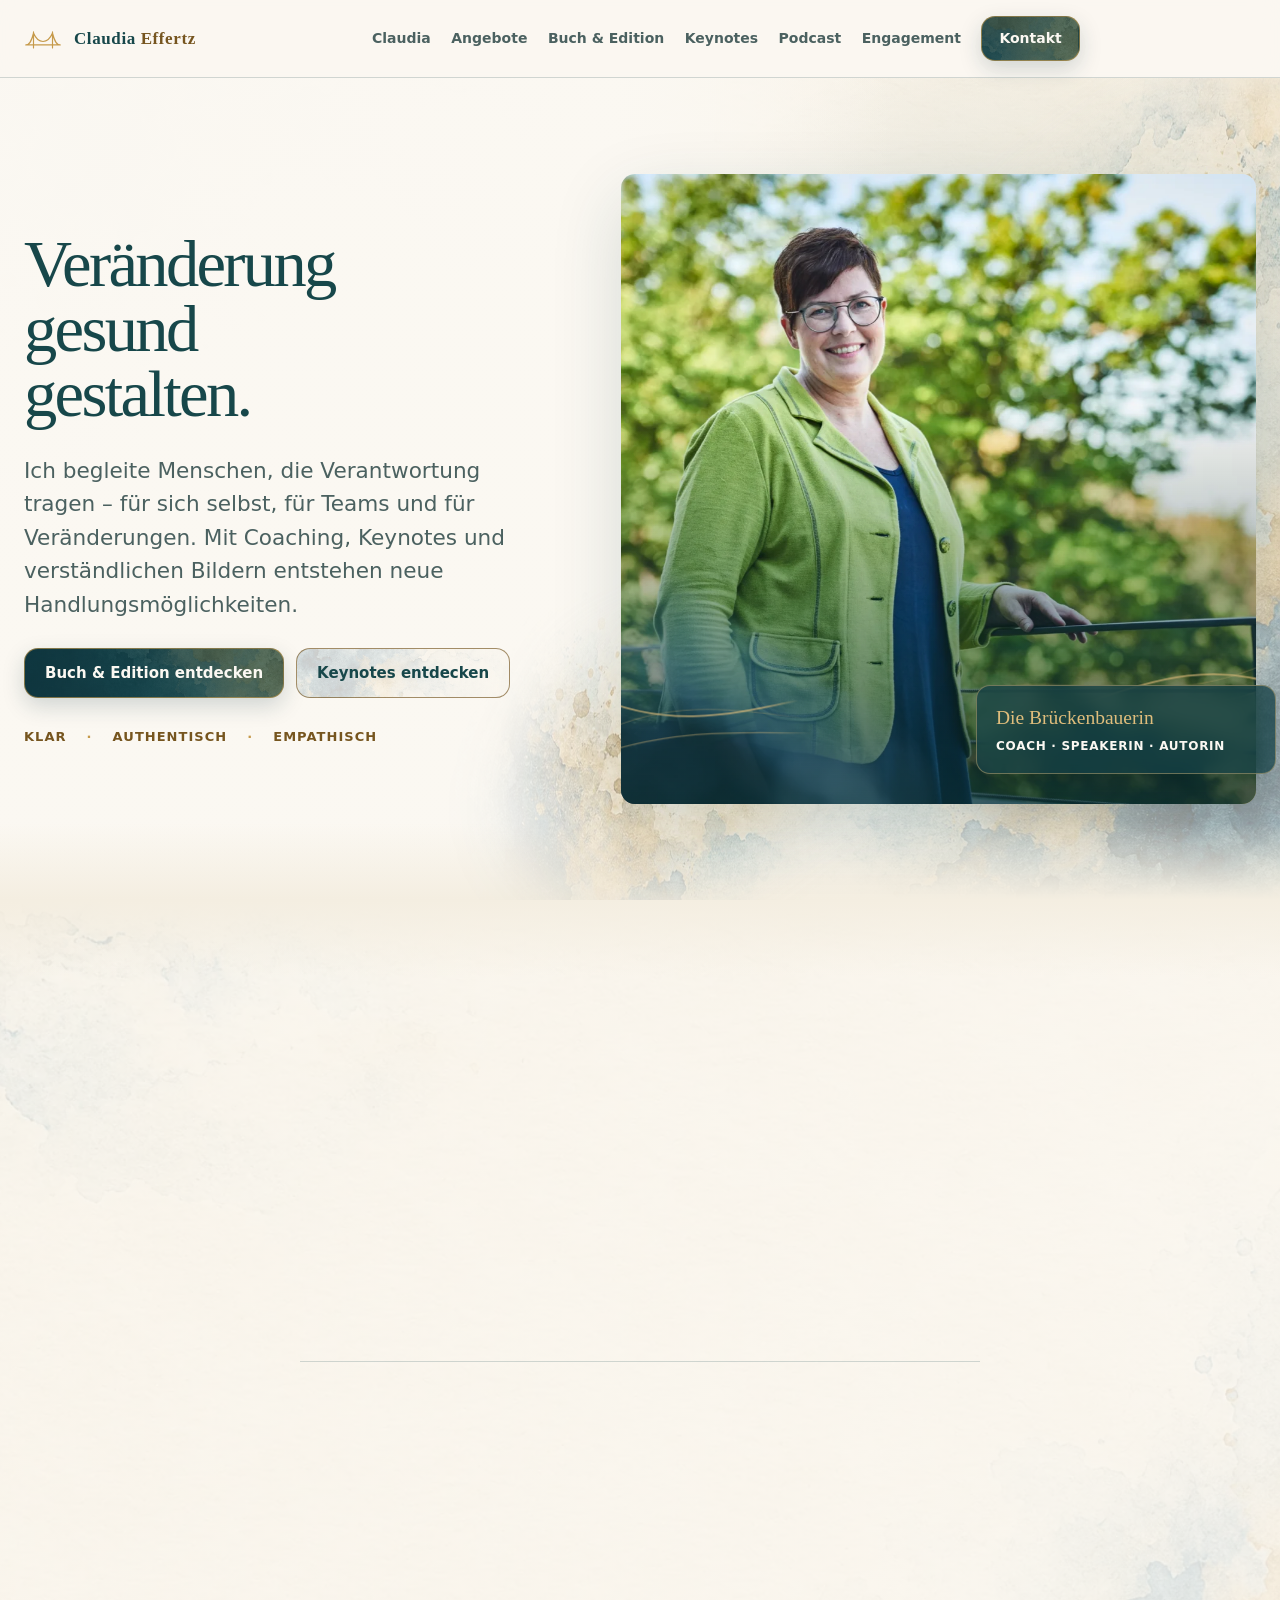
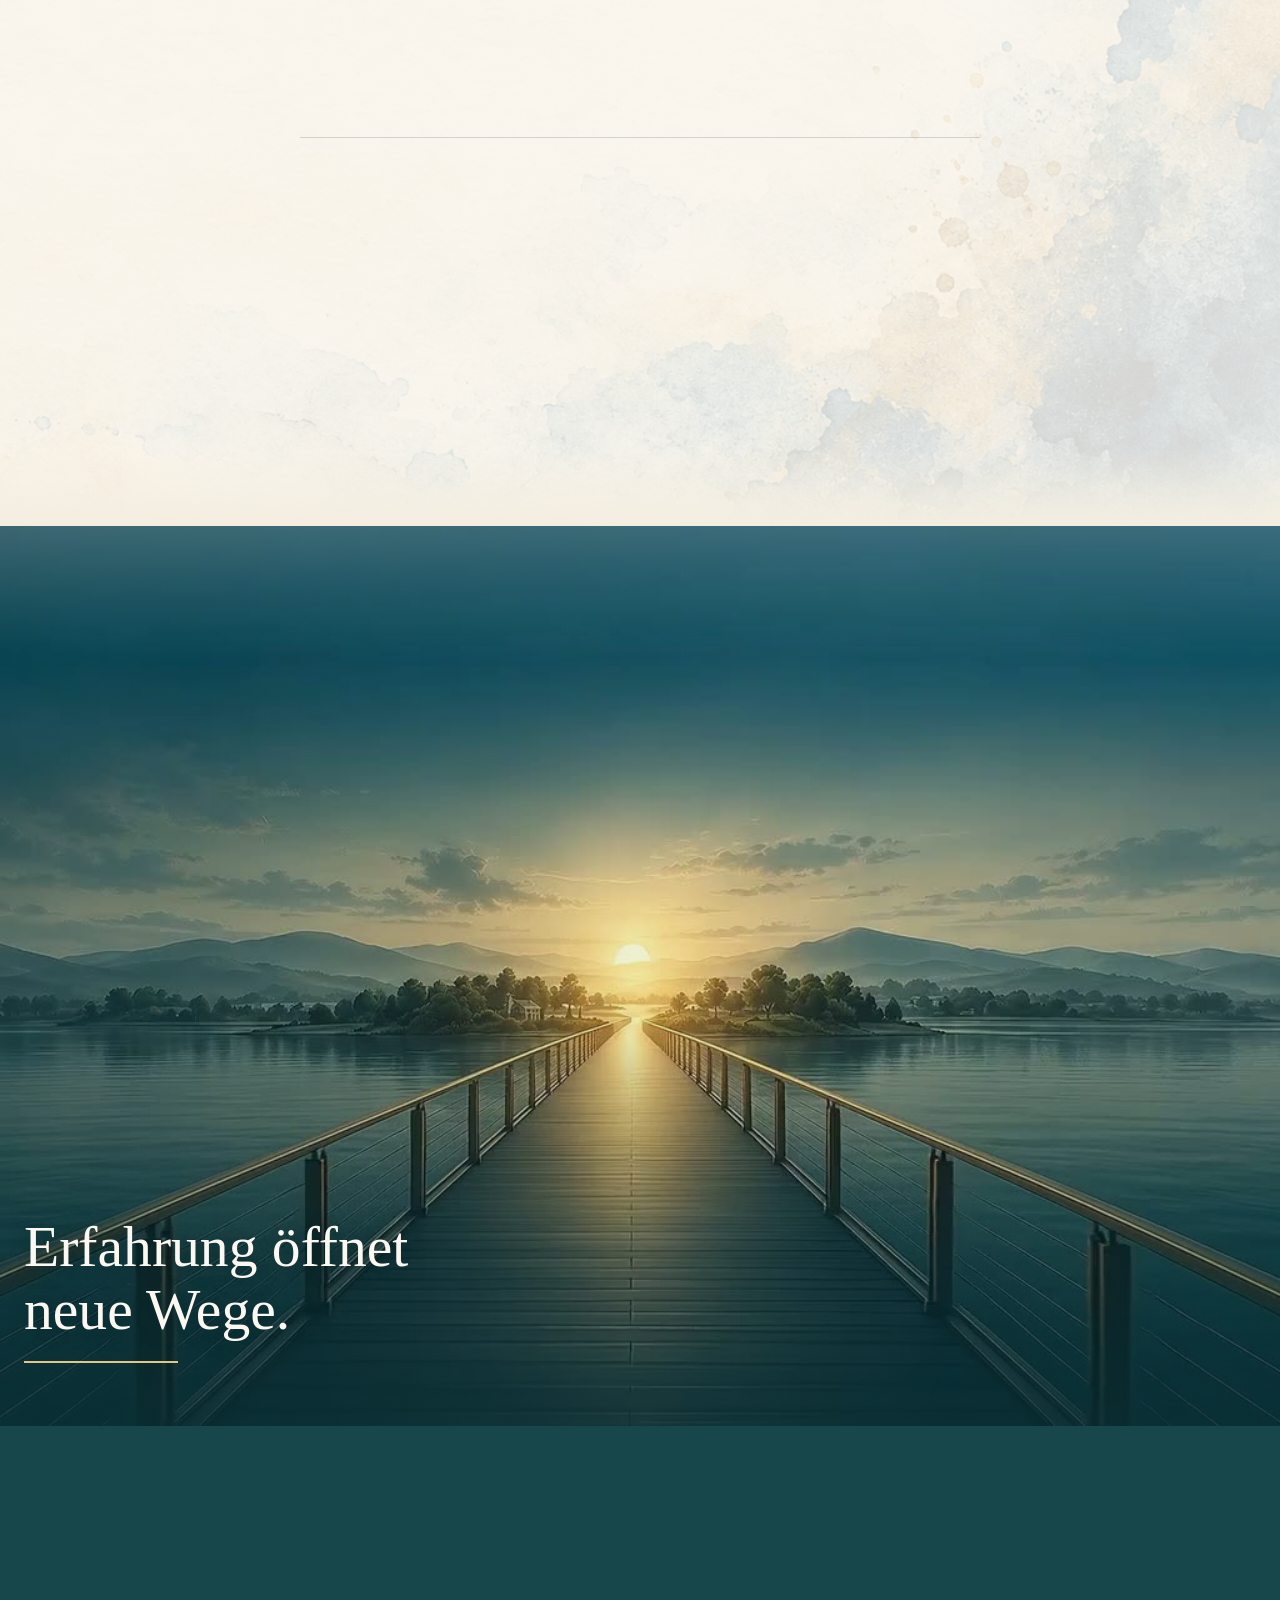
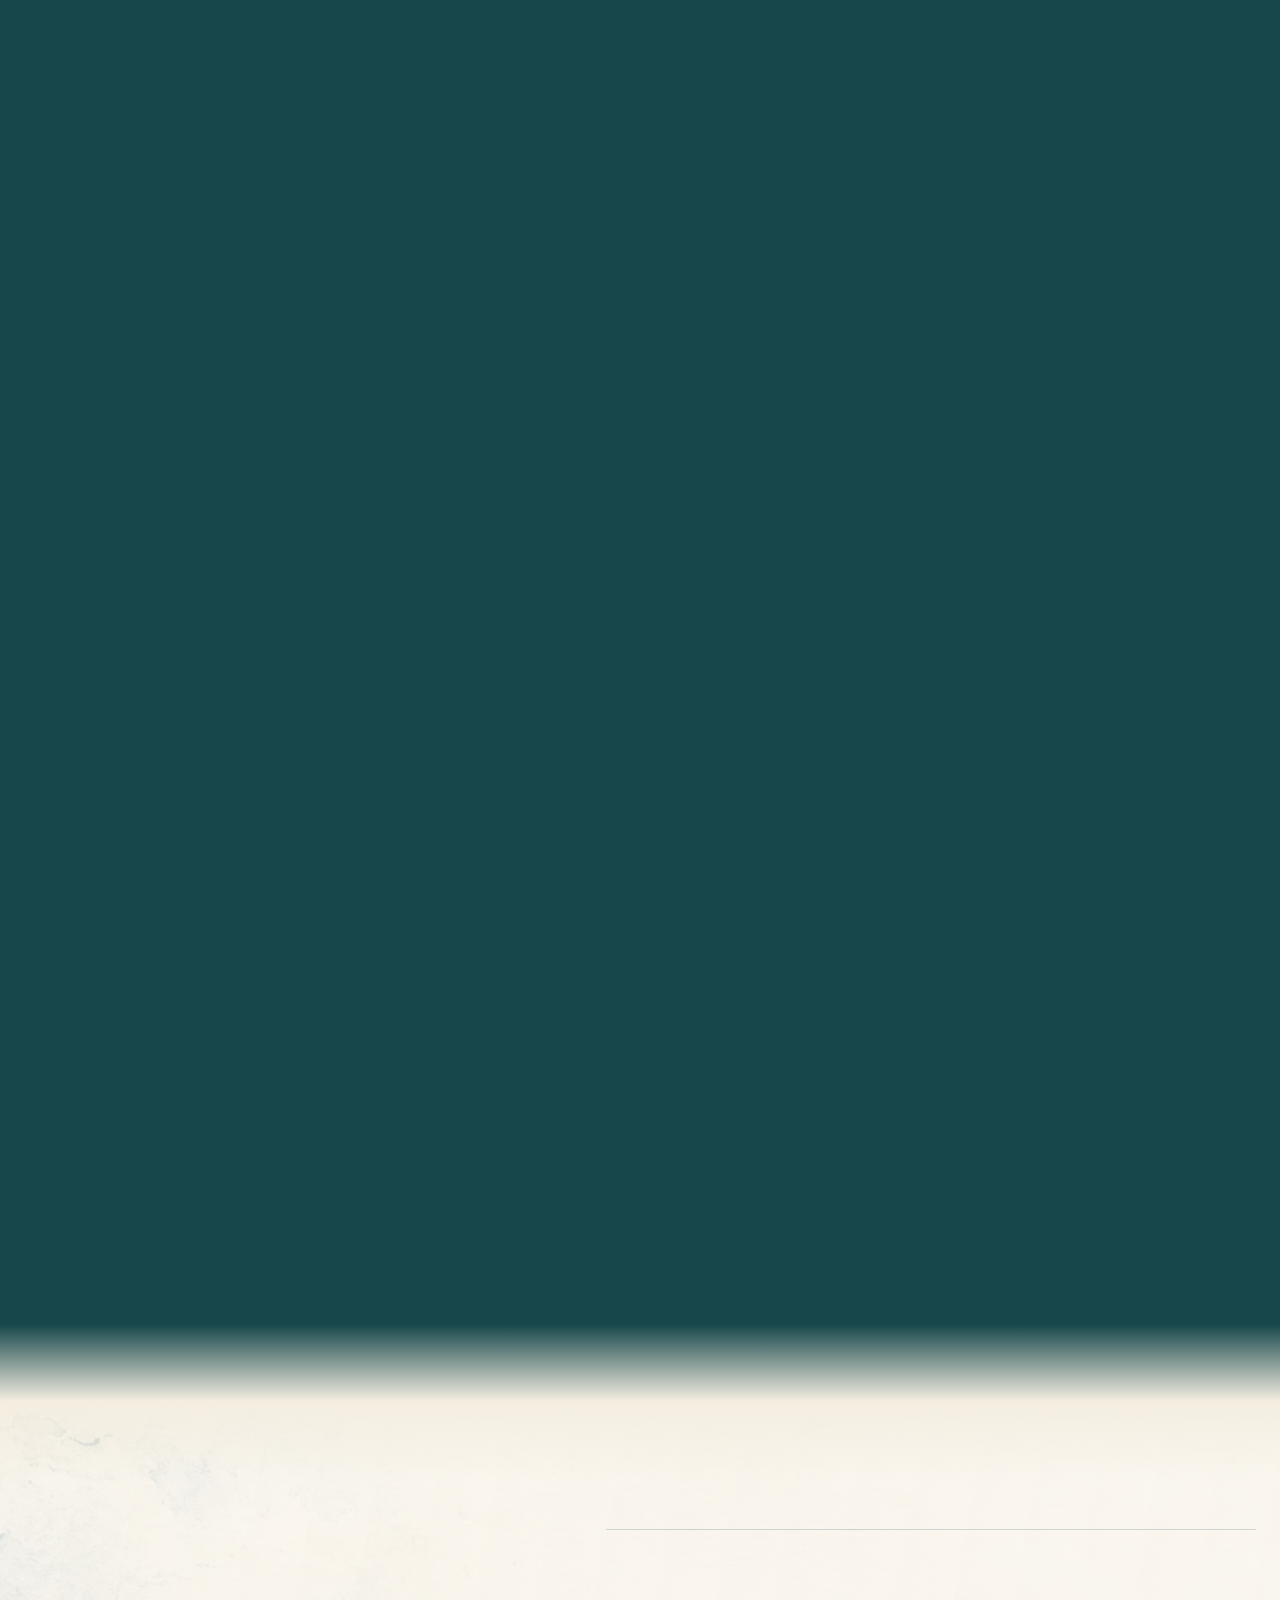
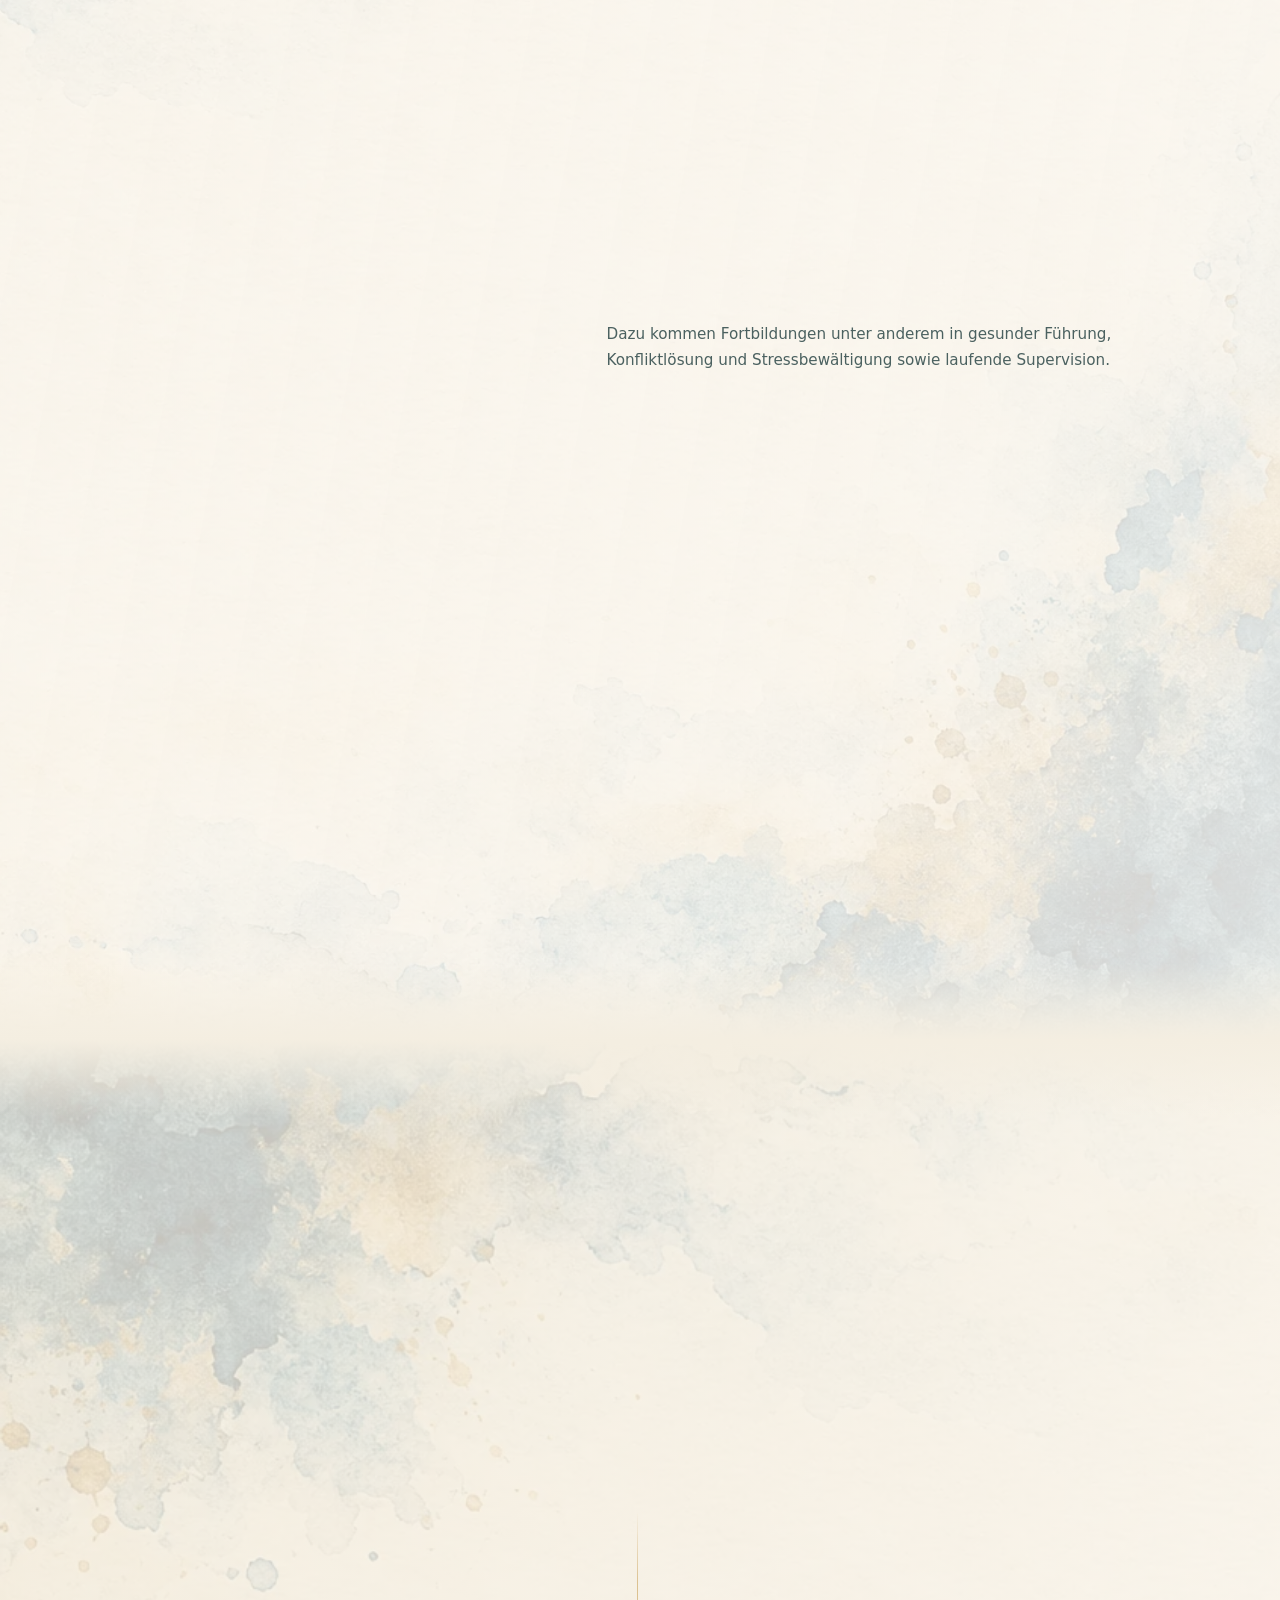
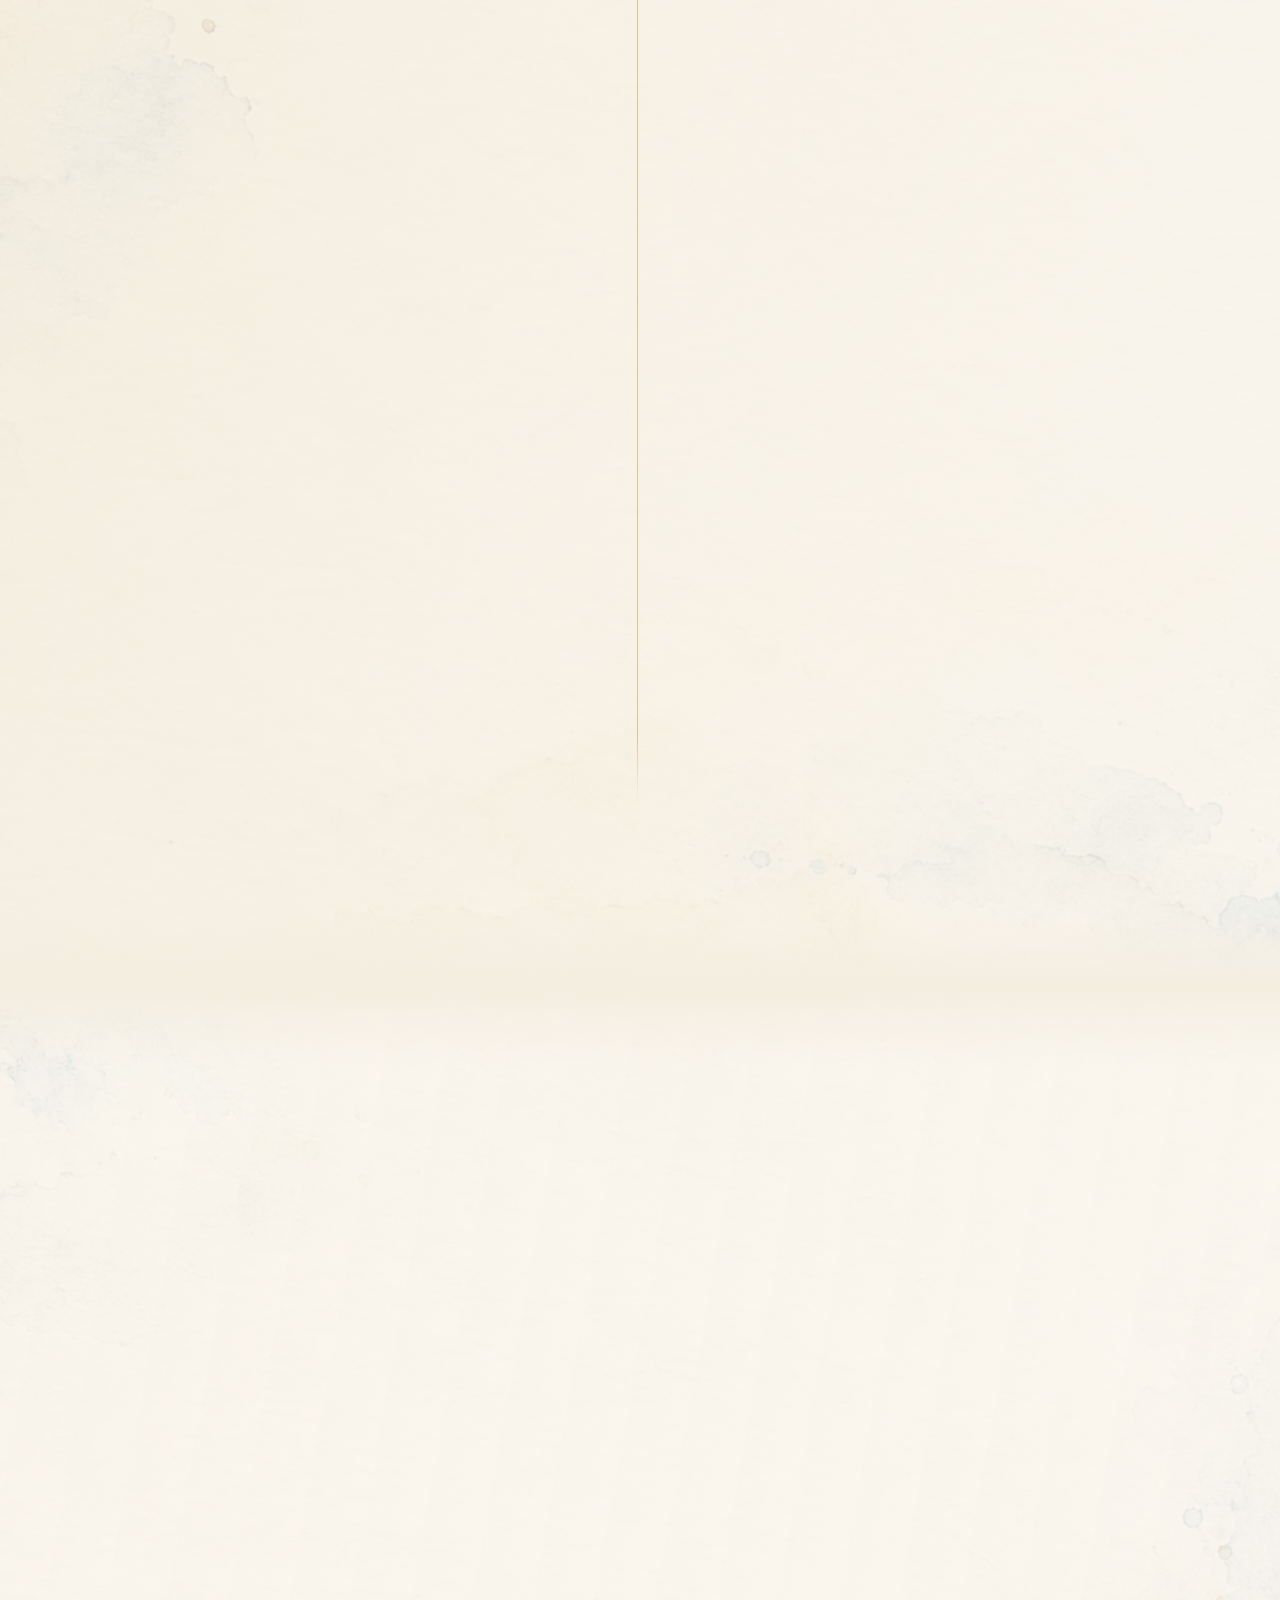
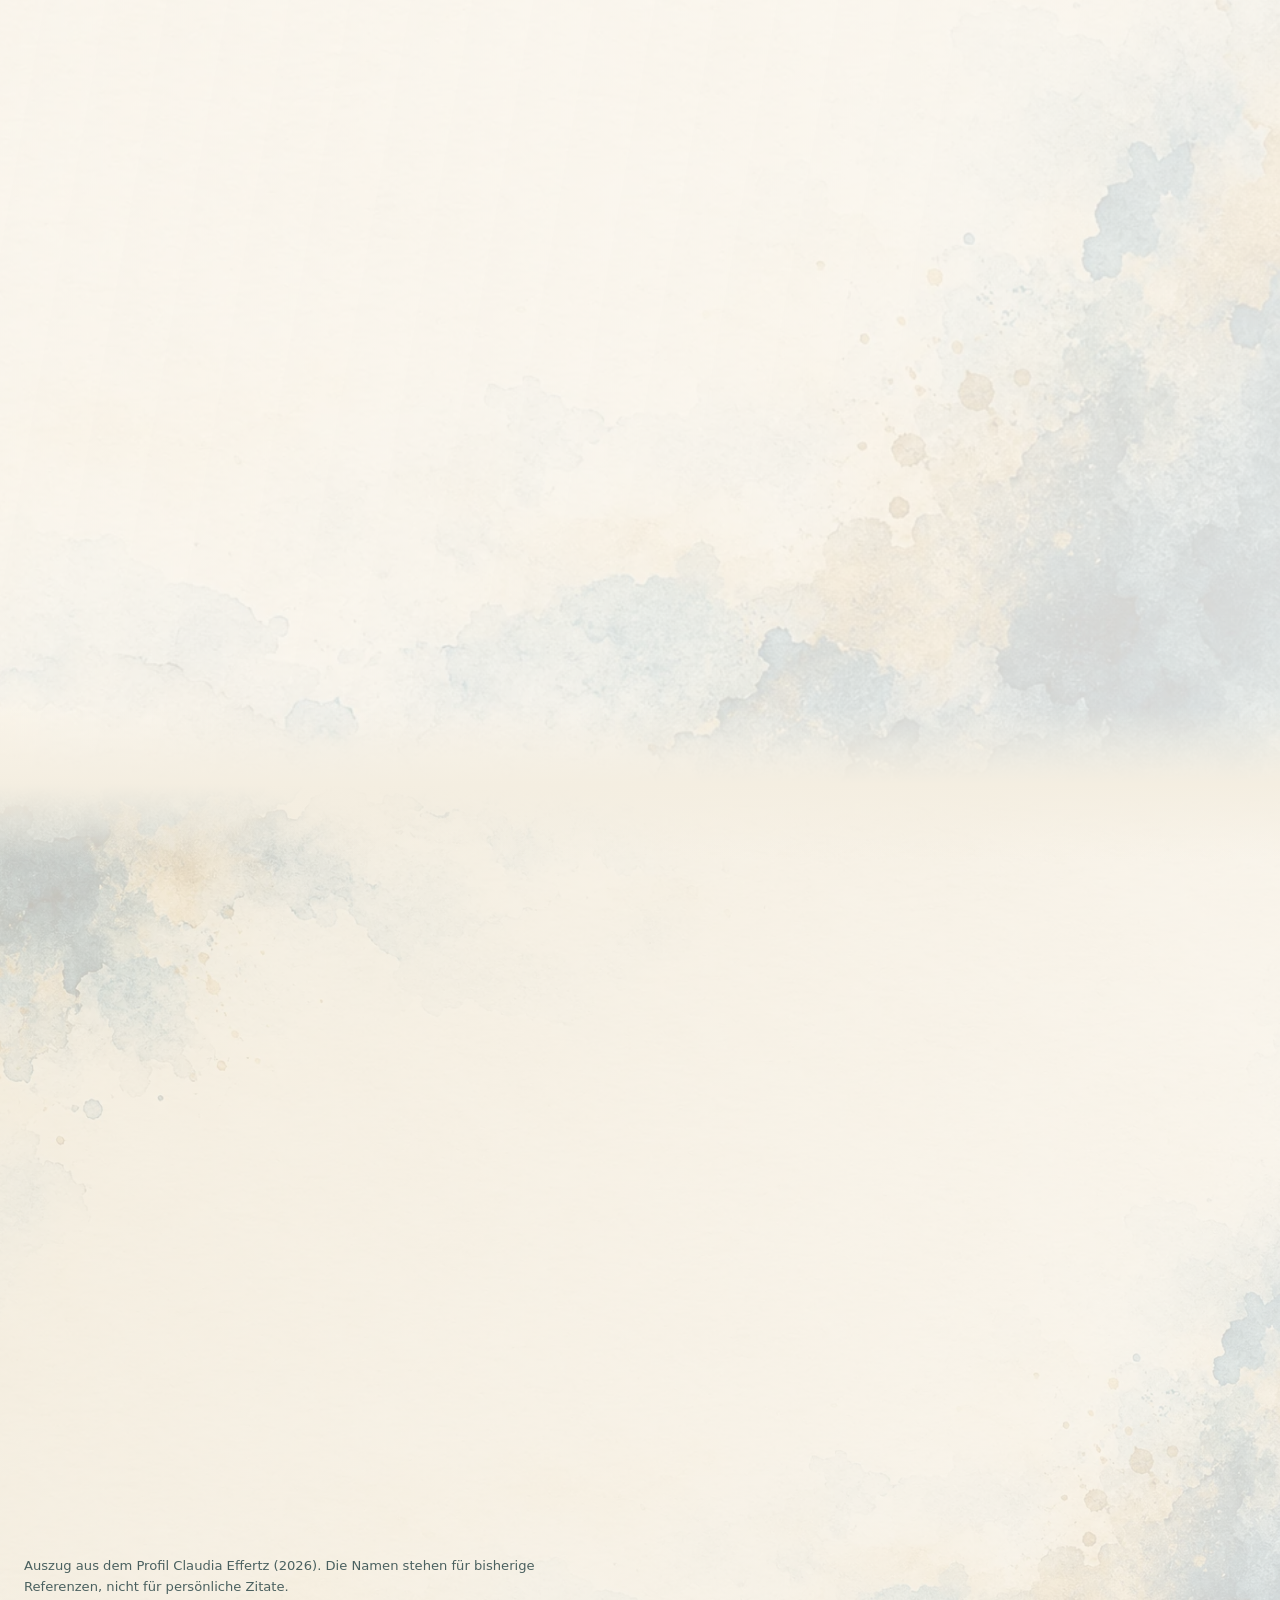
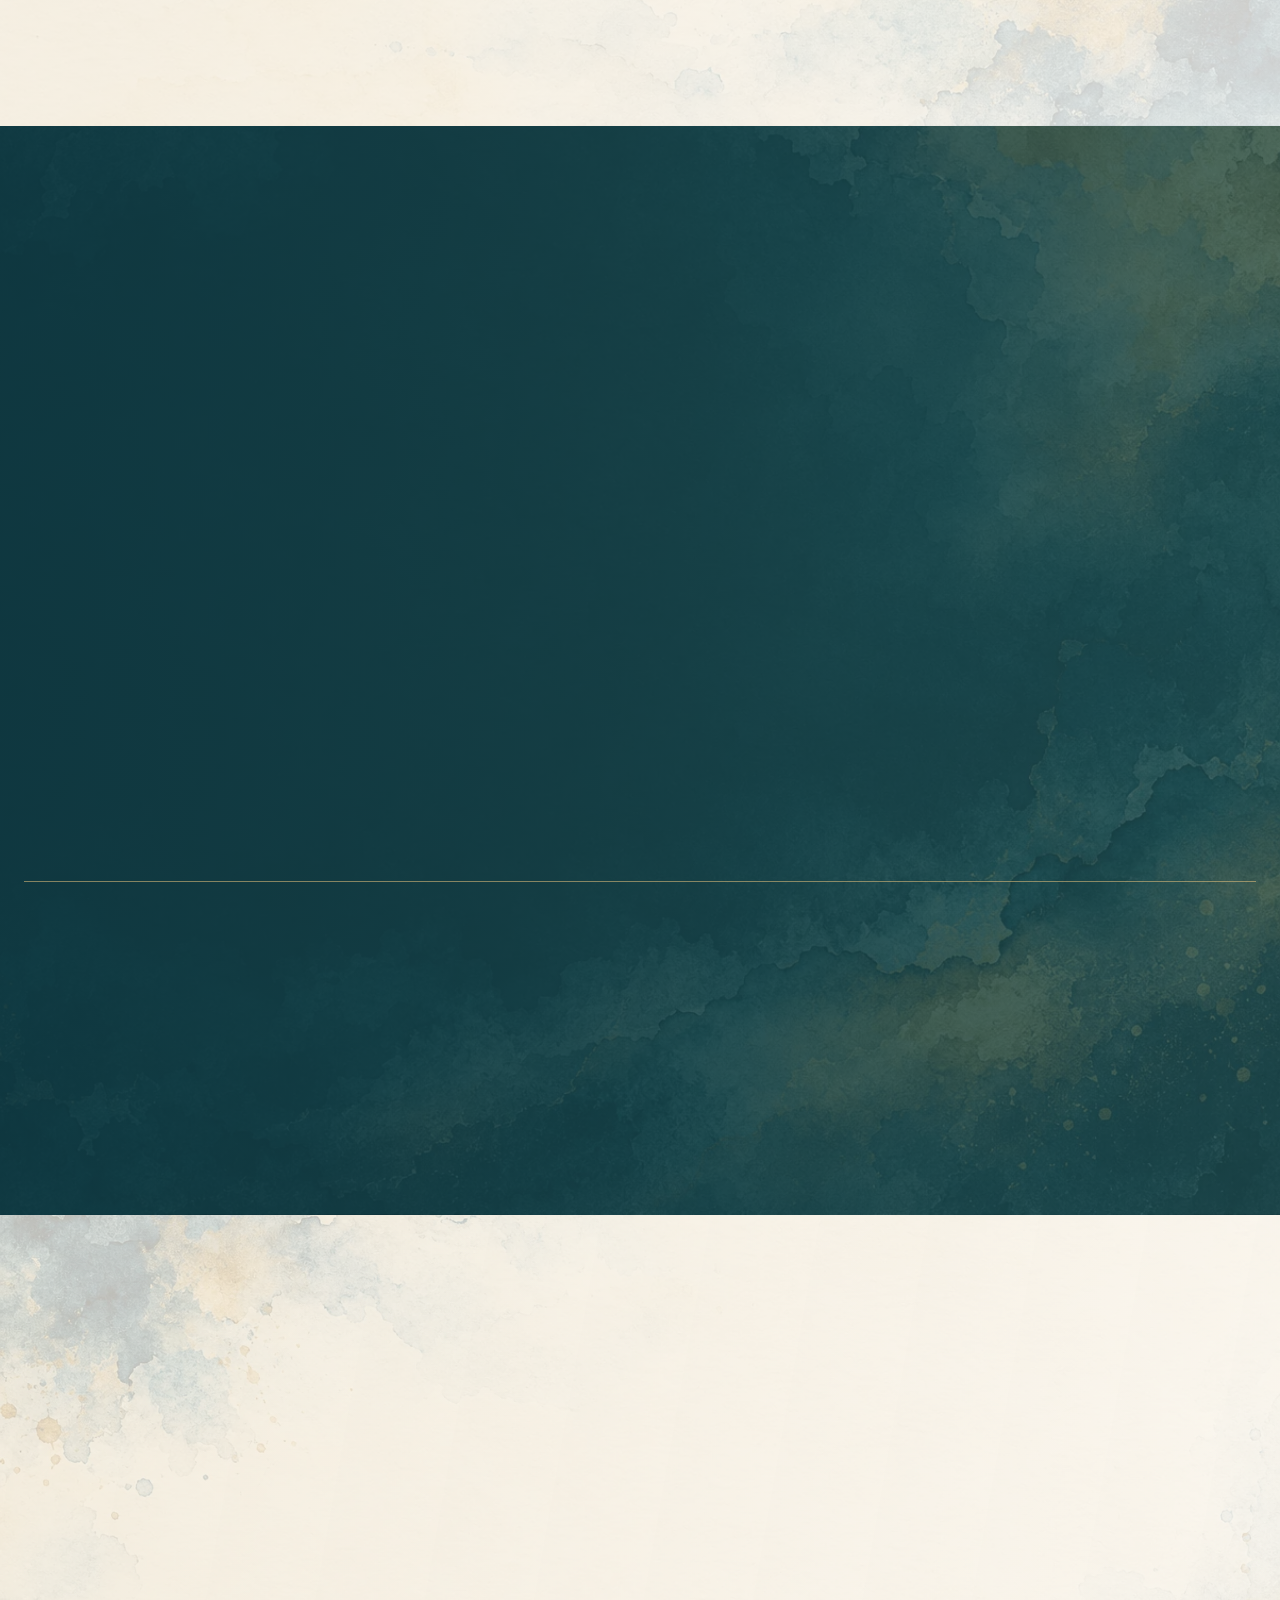
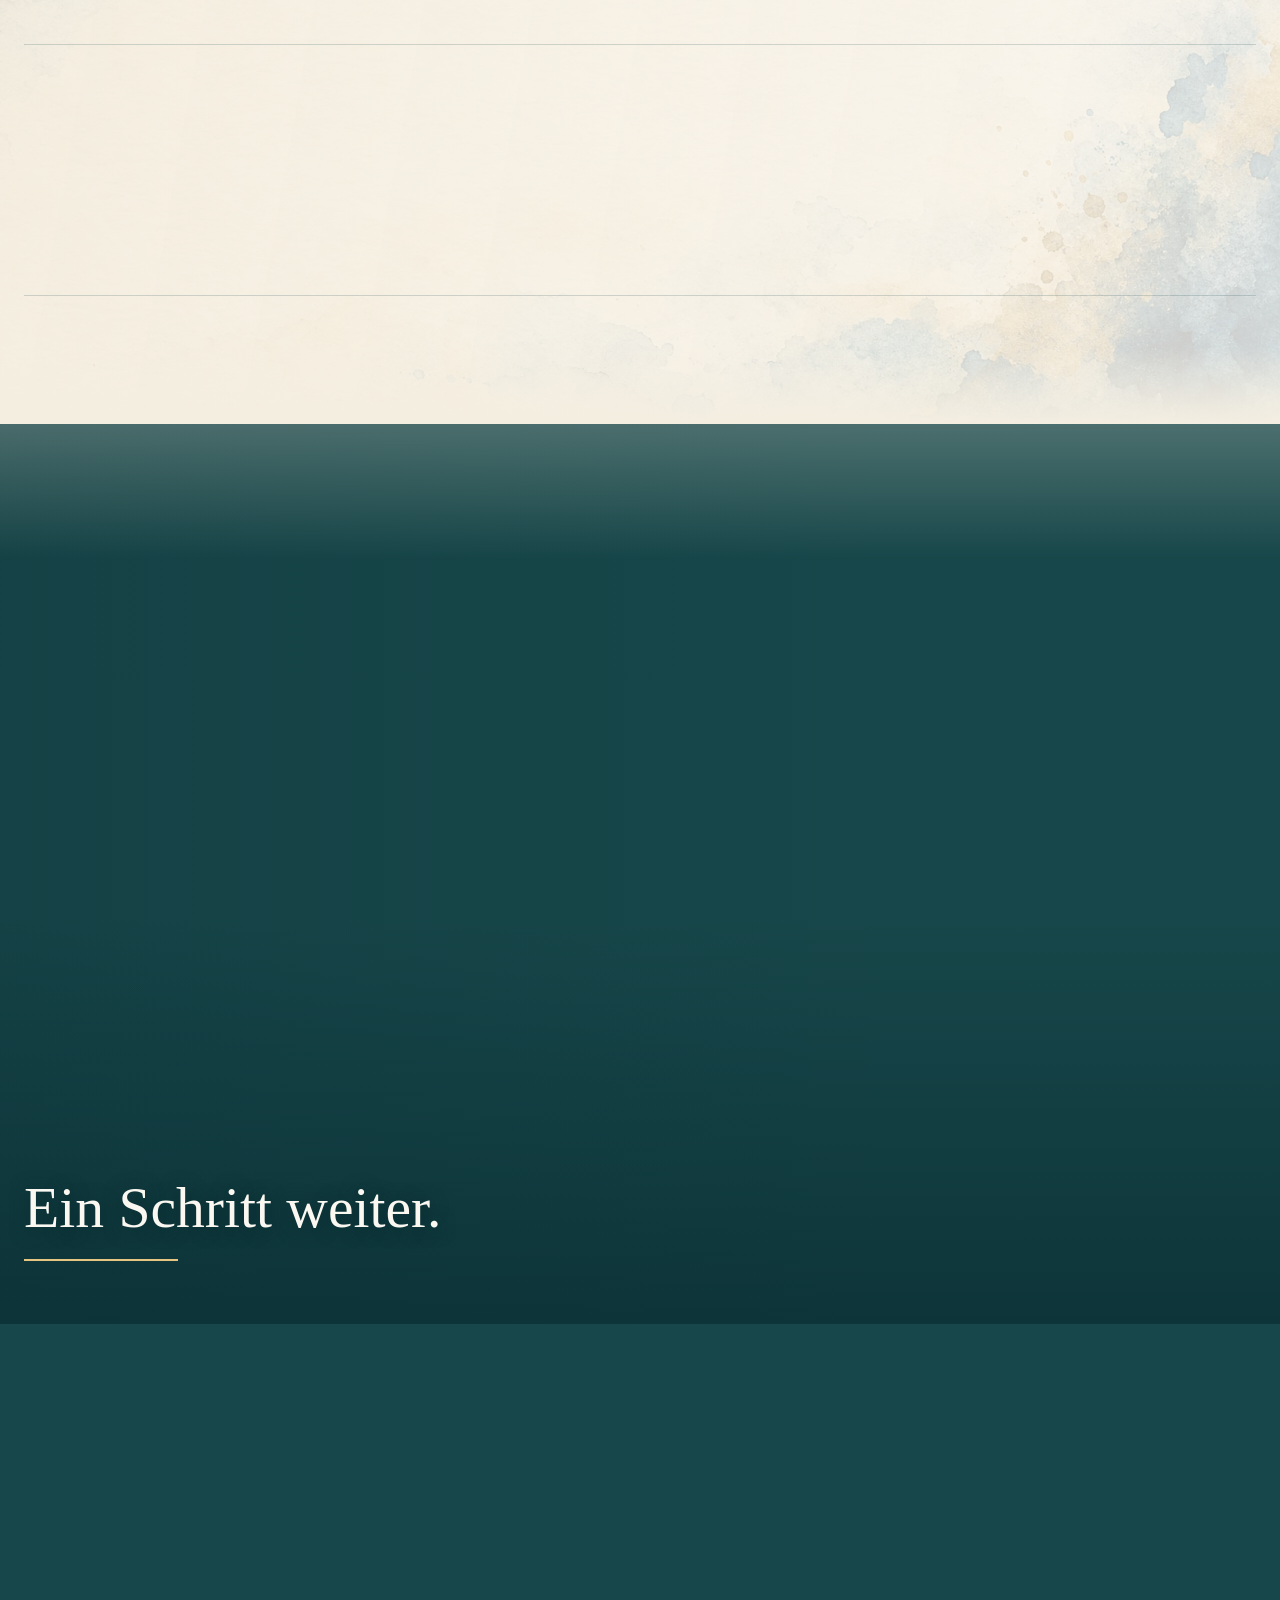
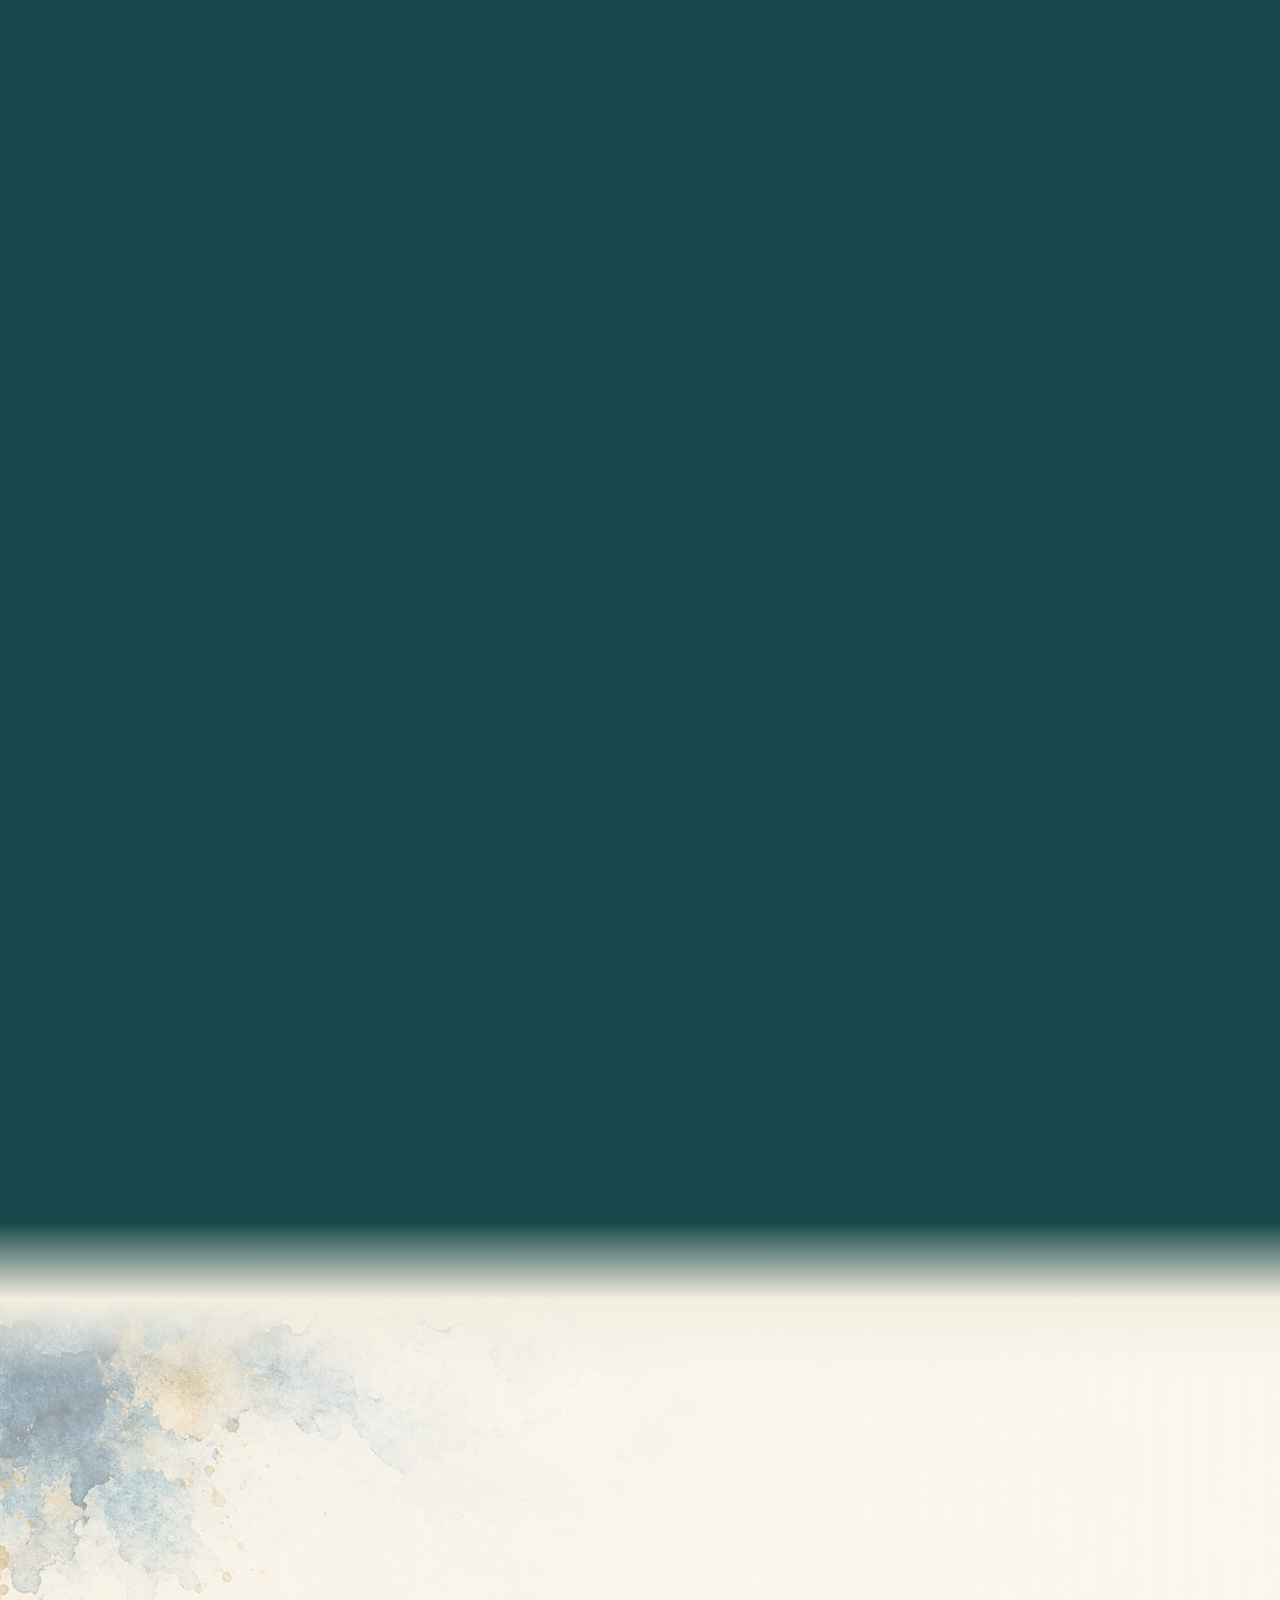
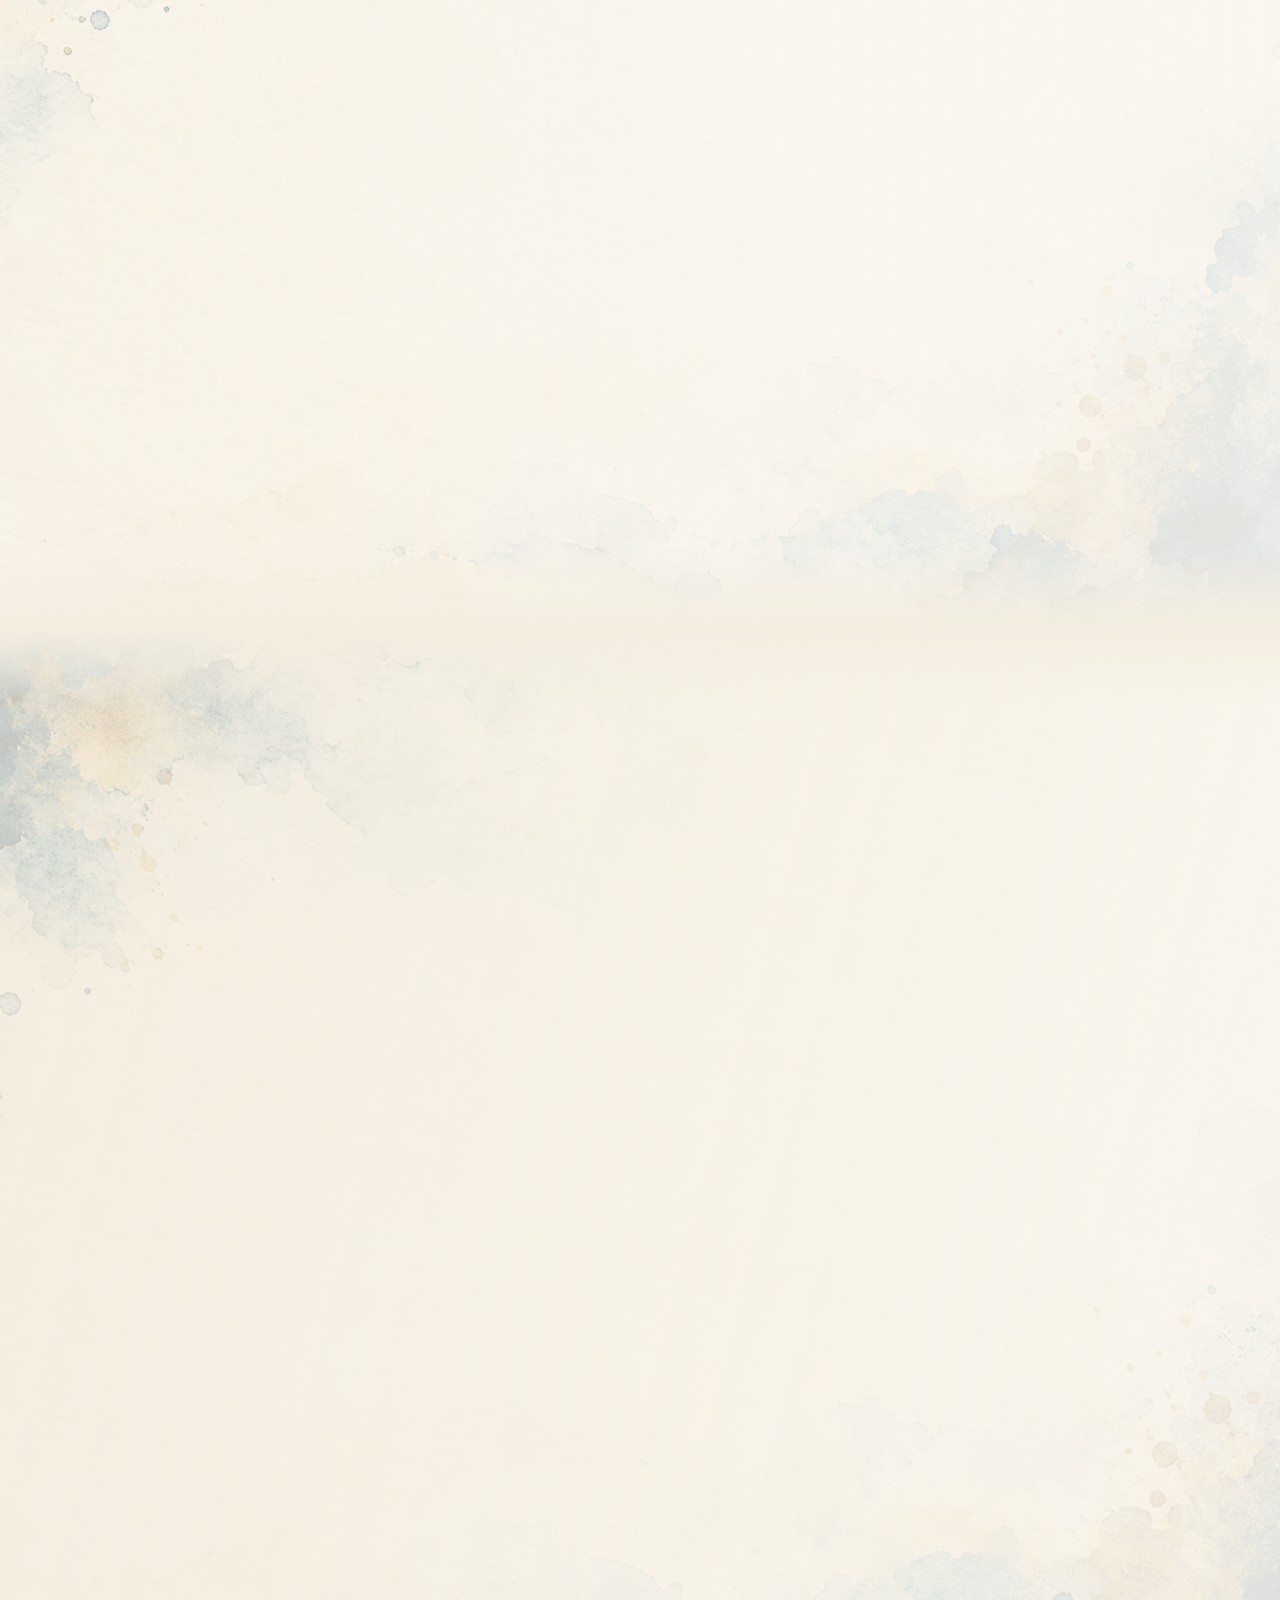
==== commit 803851e4: "Polish interview and podcast presentation" ====
--- a/index.html
+++ b/index.html
@@ -14,9 +14,9 @@
     <meta property="og:image" content="assets/ce-portrait-hero.webp">
     <title>Claudia Effertz – Die Brückenbauerin</title>
     <link rel="preload" href="assets/ce-portrait-hero.webp" as="image" fetchpriority="high">
-    <link rel="stylesheet" href="styles.css?v=main-media-1">
+    <link rel="stylesheet" href="styles.css?v=main-media-2">
     <link rel="stylesheet" href="preview-scroll/bridge-scroll.css?v=3">
-    <script src="script.js?v=main-light-1" defer></script>
+    <script src="script.js?v=main-media-2" defer></script>
     <script src="preview-scroll/bridge-scroll.js?v=4" defer></script>
   </head>
   <body class="site-home">
@@ -233,20 +233,26 @@
             <h2 id="keynotes-title">Keynotes, die Veränderung verständlich machen.</h2>
             <p>Wenn Anforderungen und Unsicherheit gleichzeitig steigen, brauchen Menschen Orientierung. Meine Vorträge machen greifbar, was Veränderung mit uns, unseren Teams und unserer Zusammenarbeit macht.</p>
             <a class="button button--primary" href="#kontakt">Keynote oder Workshop anfragen</a>
-            <figure class="keynote-intro__image" data-reveal>
+          </div>
+          <figure class="keynote-feature" data-reveal data-interview>
+            <div class="keynote-feature__screen">
               <video controls playsinline preload="none" poster="assets/claudia-effertz-interview-poster.webp" aria-label="Claudia Effertz im Kurzinterview">
                 <source src="assets/claudia-effertz-interview.mp4" type="video/mp4">
                 <a href="assets/claudia-effertz-interview.mp4">Interviewvideo öffnen</a>
               </video>
-              <figcaption>Claudia im Kurzinterview · 2:10 Min.</figcaption>
-            </figure>
-          </div>
-          <div class="keynote-topics">
-            <article data-reveal><span>01</span><div><h3>Orientierung im massiven Change</h3><p>Halt geben, auch wenn noch nicht alle Antworten vorliegen.</p></div></article>
-            <article data-reveal><span>02</span><div><h3>Wenn Stress das Verhalten verändert</h3><p>Wahrnehmung und Zusammenarbeit unter Druck besser verstehen.</p></div></article>
-            <article data-reveal><span>03</span><div><h3>Selbstführung und Resilienz</h3><p>Verantwortung übernehmen und die eigenen Ressourcen im Blick behalten.</p></div></article>
-            <article data-reveal><span>04</span><div><h3>Leistung und Menschlichkeit</h3><p>Klarheit schaffen und unterschiedliche Bedürfnisse berücksichtigen.</p></div></article>
-            <article data-reveal><span>05</span><div><h3>Metaphern, die weiterwirken</h3><p>Komplexe Zusammenhänge durch verständliche Bilder zugänglich machen.</p></div></article>
+              <button class="keynote-feature__play" type="button" data-video-play aria-label="Interview mit Claudia Effertz abspielen" hidden>
+                <svg viewBox="0 0 24 24" aria-hidden="true"><path d="m9 5 10 7-10 7z"/></svg>
+              </button>
+              <span class="keynote-feature__eyebrow">Claudia im Gespräch</span>
+            </div>
+            <figcaption><strong>Claudia Effertz im Kurzinterview</strong><span>2:10 Minuten</span></figcaption>
+          </figure>
+          <div class="keynote-topics" aria-label="Keynote-Themen">
+            <article data-reveal><div><h3>Orientierung im massiven Change</h3><p>Halt geben, auch wenn noch nicht alle Antworten vorliegen.</p></div></article>
+            <article data-reveal><div><h3>Wenn Stress das Verhalten verändert</h3><p>Wahrnehmung und Zusammenarbeit unter Druck besser verstehen.</p></div></article>
+            <article data-reveal><div><h3>Selbstführung und Resilienz</h3><p>Verantwortung übernehmen und die eigenen Ressourcen im Blick behalten.</p></div></article>
+            <article data-reveal><div><h3>Leistung und Menschlichkeit</h3><p>Klarheit schaffen und unterschiedliche Bedürfnisse berücksichtigen.</p></div></article>
+            <article data-reveal><div><h3>Metaphern, die weiterwirken</h3><p>Komplexe Zusammenhänge durch verständliche Bilder zugänglich machen.</p></div></article>
           </div>
         </div>
       </section>
--- a/styles.css
+++ b/styles.css
@@ -751,20 +751,30 @@
 .mobile-nav { top: var(--header); max-height: calc(100dvh - var(--header)); }
 .section-kicker { display: block; color: var(--accent-strong); font-size: .75rem; font-weight: 800; letter-spacing: .16em; text-transform: uppercase; }
 .keynote-section { background: #103940; }
-.keynote-layout { display: grid; grid-template-columns: minmax(0, .85fr) minmax(0, 1.15fr); gap: clamp(3rem, 7vw, 7rem); }
-.keynote-intro { display: grid; align-content: start; justify-items: start; gap: 1.25rem; }
-.keynote-intro h2 { max-width: 14ch; }
-.keynote-intro p { color: var(--muted); max-width: 50ch; }
-.keynote-intro__image { width: min(100%, 520px); margin-top: 1rem; overflow: hidden; border: 1px solid rgb(229 193 125 / 35%); border-radius: var(--radius); box-shadow: 0 20px 50px rgb(0 0 0 / 18%); }
-.keynote-intro__image video { display: block; width: 100%; aspect-ratio: 16 / 9; background: #103940; }
-.keynote-intro__image figcaption { padding: .65rem 1rem; color: var(--surface); background: #17474a; font-size: .85rem; }
-.podcast-player { align-self: start; padding: clamp(1.25rem, 3vw, 2.25rem); border: 1px solid rgb(198 154 75 / 45%); border-radius: var(--radius); background: linear-gradient(110deg, rgb(251 248 242 / 90%), rgb(244 238 225 / 80%)), url('assets/aquarell-pergament.webp') center / cover; box-shadow: var(--shadow); }
-.podcast-player audio { display: block; width: 100%; min-width: 0; margin-top: 1.25rem; }
-.keynote-topics { border-top: 1px solid var(--line); }
-.keynote-topics article { display: grid; grid-template-columns: 2.5rem 1fr; gap: 1rem; padding: 1.4rem 0; border-bottom: 1px solid var(--line); }
-.keynote-topics article > span { color: var(--accent-strong); font-size: .8rem; font-weight: 800; }
-.keynote-topics h3 { font-family: var(--serif); font-size: clamp(1.25rem, 2vw, 1.6rem); }
-.keynote-topics p { margin-top: .4rem; color: var(--muted); }
+.keynote-layout { display: grid; grid-template-columns: minmax(0, .9fr) minmax(0, 1.1fr); gap: clamp(2.5rem, 5vw, 5rem); align-items: center; }
+.keynote-intro { display: grid; align-content: center; justify-items: start; gap: 1.5rem; }
+.keynote-intro h2 { max-width: 12ch; font-size: clamp(3.25rem, 5.1vw, 5.4rem); }
+.keynote-intro p { color: var(--muted); max-width: 49ch; }
+.keynote-feature { min-width: 0; }
+.keynote-feature__screen { position: relative; overflow: hidden; aspect-ratio: 16 / 9; border-radius: var(--radius); box-shadow: 0 28px 60px rgb(0 0 0 / 23%); background: #103940; }
+.keynote-feature video { display: block; width: 100%; height: 100%; object-fit: cover; }
+.keynote-feature__eyebrow { position: absolute; top: 1.15rem; left: 1.15rem; padding: .48rem .72rem; border: 1px solid rgb(229 193 125 / 65%); border-radius: 4px; color: #fbf8f2; background: rgb(16 58 66 / 88%); font-size: .7rem; font-weight: 800; letter-spacing: .12em; text-transform: uppercase; pointer-events: none; }
+.keynote-feature.is-playing .keynote-feature__eyebrow { opacity: 0; }
+.keynote-feature__play { position: absolute; bottom: 1.5rem; left: 1.5rem; display: grid; place-items: center; width: 82px; height: 82px; padding: 0; border: 1px solid #e5c17d; border-radius: 50%; color: #fbf8f2; background: rgb(16 58 66 / 90%); box-shadow: 0 10px 28px rgb(0 0 0 / 30%); cursor: pointer; transition: background .2s ease, transform .2s ease; }
+.keynote-feature__play:hover { background: #17474a; transform: scale(1.07); }
+.keynote-feature__play:focus-visible { outline: 3px solid #e5c17d; outline-offset: 5px; }
+.keynote-feature__play[hidden] { display: none; }
+.keynote-feature__play svg { width: 30px; height: 30px; margin-left: 4px; fill: currentColor; }
+.keynote-feature figcaption { display: flex; justify-content: space-between; gap: 1rem; padding-top: 1rem; color: #f4eee4; font-size: .9rem; }
+.keynote-feature figcaption strong { font-weight: 700; }
+.keynote-feature figcaption span { color: #e5c17d; white-space: nowrap; }
+.keynote-topics { grid-column: 1 / -1; display: grid; grid-template-columns: repeat(5, minmax(0, 1fr)); margin-top: clamp(1rem, 3vw, 2rem); border-top: 1px solid rgb(229 193 125 / 55%); }
+.keynote-topics article { min-width: 0; padding: 1.6rem clamp(1rem, 1.7vw, 1.6rem) .25rem; border-right: 1px solid var(--line); }
+.keynote-topics article:first-child { padding-left: 0; }
+.keynote-topics article:last-child { padding-right: 0; border-right: 0; }
+.keynote-topics article::before { content: ''; display: block; width: 2rem; height: 2px; margin-bottom: 1.15rem; background: #e5c17d; }
+.keynote-topics h3 { font-family: var(--serif); font-size: clamp(1.22rem, 1.7vw, 1.6rem); line-height: 1.16; }
+.keynote-topics p { margin-top: .7rem; color: var(--muted); font-size: .94rem; line-height: 1.55; }
 .book__media--real { background: #103b43; width: min(100%, 450px); }
 .book__media--real img { display: block; width: 100%; height: auto; object-fit: contain; }
 .book__title { color: var(--ink) !important; font-family: var(--serif); font-size: clamp(1.4rem, 2.5vw, 2rem) !important; line-height: 1.25; }
@@ -793,13 +803,6 @@
 .page-cta .shell { display: grid; gap: 1.2rem; justify-items: start; }
 .page-cta p { max-width: 60ch; color: var(--muted); }
 @media (max-width: 800px) { .keynote-layout, .page-head__grid, .editorial-grid { grid-template-columns: 1fr; } .topic-list { grid-template-columns: 1fr; } .edition-list { grid-template-columns: 1fr; } .page-head__cover { max-width: 340px; } }
-@media (max-width: 640px) {
-  .keynote-topics article { grid-template-columns: 1.75rem minmax(0, 1fr); }
-}
-@media (max-width: 360px) {
-}
-
-
 /* Keep long editorial copy inside its grid tracks at narrow and tablet widths. */
 .offers article { min-width: 0; grid-template-columns: minmax(0, 1fr); }
 .offers article h3, .offers article p { min-width: 0; overflow-wrap: anywhere; }
@@ -1103,3 +1106,67 @@
   background: linear-gradient(115deg, rgb(251 248 242 / 96%), rgb(251 248 242 / 93%)),
     url('assets/aquarell-pergament.webp') center / cover;
 }
+
+.podcast-page .podcast-hero { padding-block: clamp(4rem, 7vw, 6.5rem) clamp(2.5rem, 4vw, 4rem); }
+.podcast-page .podcast-hero .page-head__grid { grid-template-columns: minmax(0, 1.12fr) minmax(0, .88fr); gap: clamp(3rem, 6vw, 6rem); }
+.podcast-hero__copy { display: grid; justify-items: start; gap: 1rem; }
+.podcast-hero__copy h1 { max-width: 100%; margin: 0; font-size: clamp(3.4rem, 5.9vw, 5.8rem); }
+.podcast-hero__copy .book__title { margin: 0; }
+.podcast-hero__copy .podcast__status { margin-top: .2rem; }
+.podcast-hero__media { width: 100%; border: 1px solid rgb(198 154 75 / 30%); }
+.podcast-page .podcast-feature { padding-block: clamp(2.5rem, 4vw, 4rem) clamp(4rem, 7vw, 7rem); }
+.podcast-feature__grid { display: grid; grid-template-columns: minmax(0, .72fr) minmax(0, 1.28fr); gap: clamp(2.5rem, 6vw, 6rem); align-items: center; }
+.podcast-feature__copy h2 { max-width: 12ch; margin: .6rem 0 1rem; font-size: clamp(2.8rem, 4.2vw, 4.4rem); }
+.podcast-feature__copy p { max-width: 40ch; color: var(--muted); }
+.podcast-player { position: relative; min-width: 0; overflow: hidden; padding: clamp(2rem, 4vw, 3rem); border-radius: var(--radius); color: #f4eee4; background: linear-gradient(115deg, rgb(16 58 66 / 94%), rgb(30 76 78 / 86%)), url('assets/aquarell-nacht.webp') center / cover; box-shadow: 0 24px 55px rgb(16 58 66 / 20%); }
+.podcast-player__overline { color: #e5c17d; font-size: .75rem; font-weight: 800; letter-spacing: .14em; text-transform: uppercase; }
+.podcast-player h3 { margin-top: .65rem; color: #fbf8f2; font-family: var(--serif); font-size: clamp(2.25rem, 3.3vw, 3.5rem); font-weight: 500; }
+.podcast-player audio { display: block; width: 100%; margin-top: 2rem; }
+.podcast-player audio:not([controls]) { display: none; }
+.podcast-player__controls { display: flex; align-items: center; gap: clamp(.65rem, 2vw, 1.25rem); margin-top: 2.1rem; }
+.podcast-player__controls[hidden] { display: none; }
+.podcast-player__toggle, .podcast-player__mute { flex: none; display: grid; place-items: center; padding: 0; color: #fbf8f2; cursor: pointer; }
+.podcast-player__toggle { width: 60px; height: 60px; border: 1px solid #e5c17d; border-radius: 50%; background: #c69a4b; color: #103a42; }
+.podcast-player__toggle:hover { background: #e5c17d; }
+.podcast-player__mute { width: 44px; height: 44px; border: 1px solid rgb(251 248 242 / 38%); border-radius: 50%; background: transparent; }
+.podcast-player__mute:hover, .podcast-player__mute[aria-pressed="true"] { border-color: #e5c17d; color: #e5c17d; }
+.podcast-player__toggle:focus-visible, .podcast-player__mute:focus-visible, .podcast-player__timeline input:focus-visible { outline: 3px solid #e5c17d; outline-offset: 4px; }
+.podcast-player__toggle svg { width: 25px; height: 25px; fill: currentColor; }
+.podcast-player__icon-pause, .podcast-player.is-playing .podcast-player__icon-play { display: none; }
+.podcast-player.is-playing .podcast-player__icon-pause { display: block; }
+.podcast-player__mute svg { width: 20px; height: 20px; fill: none; stroke: currentColor; stroke-width: 1.8; stroke-linecap: round; stroke-linejoin: round; }
+.podcast-player__mute-slash { display: none; }
+.podcast-player__mute[aria-pressed="true"] .podcast-player__mute-slash { display: block; }
+.podcast-player__timeline { flex: 1; min-width: 0; }
+.podcast-player input[type="range"] { display: block; width: 100%; height: 44px; min-height: 0; margin: 0; padding: 0; border: 0; appearance: none; background: linear-gradient(to right, #e5c17d 0 var(--audio-progress, 0%), rgb(251 248 242 / 32%) var(--audio-progress, 0%) 100%) center / 100% 6px no-repeat; cursor: pointer; }
+.podcast-player input[type="range"]:disabled { cursor: default; opacity: .6; }
+.podcast-player input[type="range"]::-webkit-slider-thumb { width: 16px; height: 16px; border: 3px solid #103a42; border-radius: 50%; appearance: none; background: #e5c17d; box-shadow: 0 0 0 1px #e5c17d; }
+.podcast-player input[type="range"]::-moz-range-thumb { width: 11px; height: 11px; border: 2px solid #103a42; border-radius: 50%; background: #e5c17d; box-shadow: 0 0 0 1px #e5c17d; }
+.podcast-player__times { display: flex; justify-content: space-between; color: #d5dedc; font-size: .8rem; font-variant-numeric: tabular-nums; }
+.podcast-page .podcast-themes { padding-top: clamp(3rem, 5vw, 5rem); border-top: 1px solid rgb(198 154 75 / 22%); }
+
+@media (max-width: 1050px) {
+  .keynote-topics { grid-template-columns: repeat(2, minmax(0, 1fr)); }
+  .keynote-topics article { padding: 1.5rem 1.25rem 1.5rem 0; border-right: 0; border-bottom: 1px solid var(--line); }
+  .keynote-topics article:nth-child(even) { padding-left: 1.25rem; }
+  .keynote-topics article:last-child { border-bottom: 0; }
+}
+@media (max-width: 800px) {
+  .keynote-layout, .podcast-feature__grid, .podcast-page .podcast-hero .page-head__grid { grid-template-columns: minmax(0, 1fr); }
+  .keynote-layout { gap: 2.5rem; }
+  .keynote-topics { margin-top: 0; }
+  .podcast-page .podcast-hero { padding-top: 3.5rem; }
+  .podcast-hero__media { max-width: 620px; }
+}
+@media (max-width: 600px) {
+  .keynote-intro h2 { font-size: clamp(2.85rem, 11vw, 4rem); }
+  .keynote-feature figcaption { display: grid; gap: .1rem; }
+  .keynote-topics { grid-template-columns: minmax(0, 1fr); }
+  .keynote-topics article, .keynote-topics article:nth-child(even) { padding: 1.35rem 0; }
+  .podcast-hero__copy h1 { font-size: clamp(3.2rem, 11vw, 4.2rem); }
+  .podcast-feature__copy h2 { font-size: clamp(2.6rem, 10vw, 3.5rem); }
+  .podcast-player { padding: 1.6rem 1.35rem; }
+  .podcast-player h3 { font-size: 2.3rem; }
+  .podcast-player__controls { gap: .7rem; }
+  .podcast-player__toggle { width: 54px; height: 54px; }
+}
